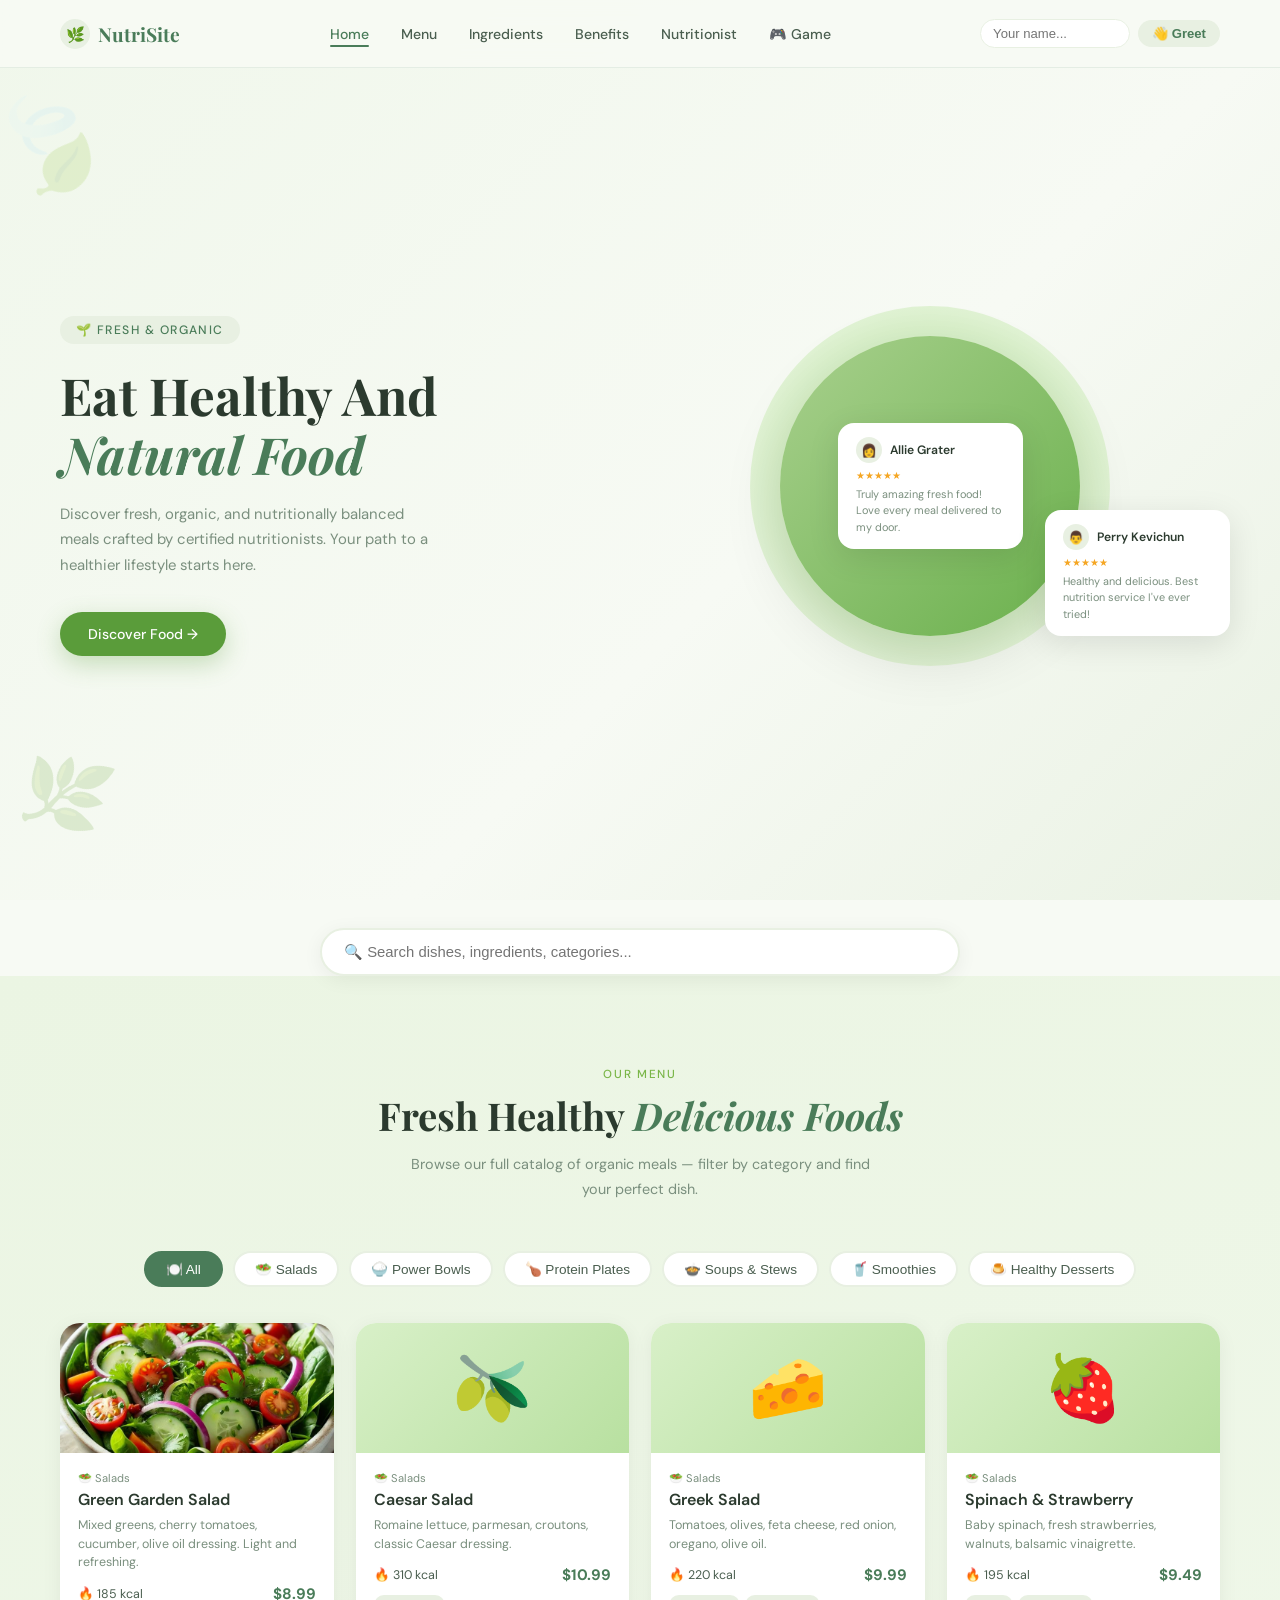
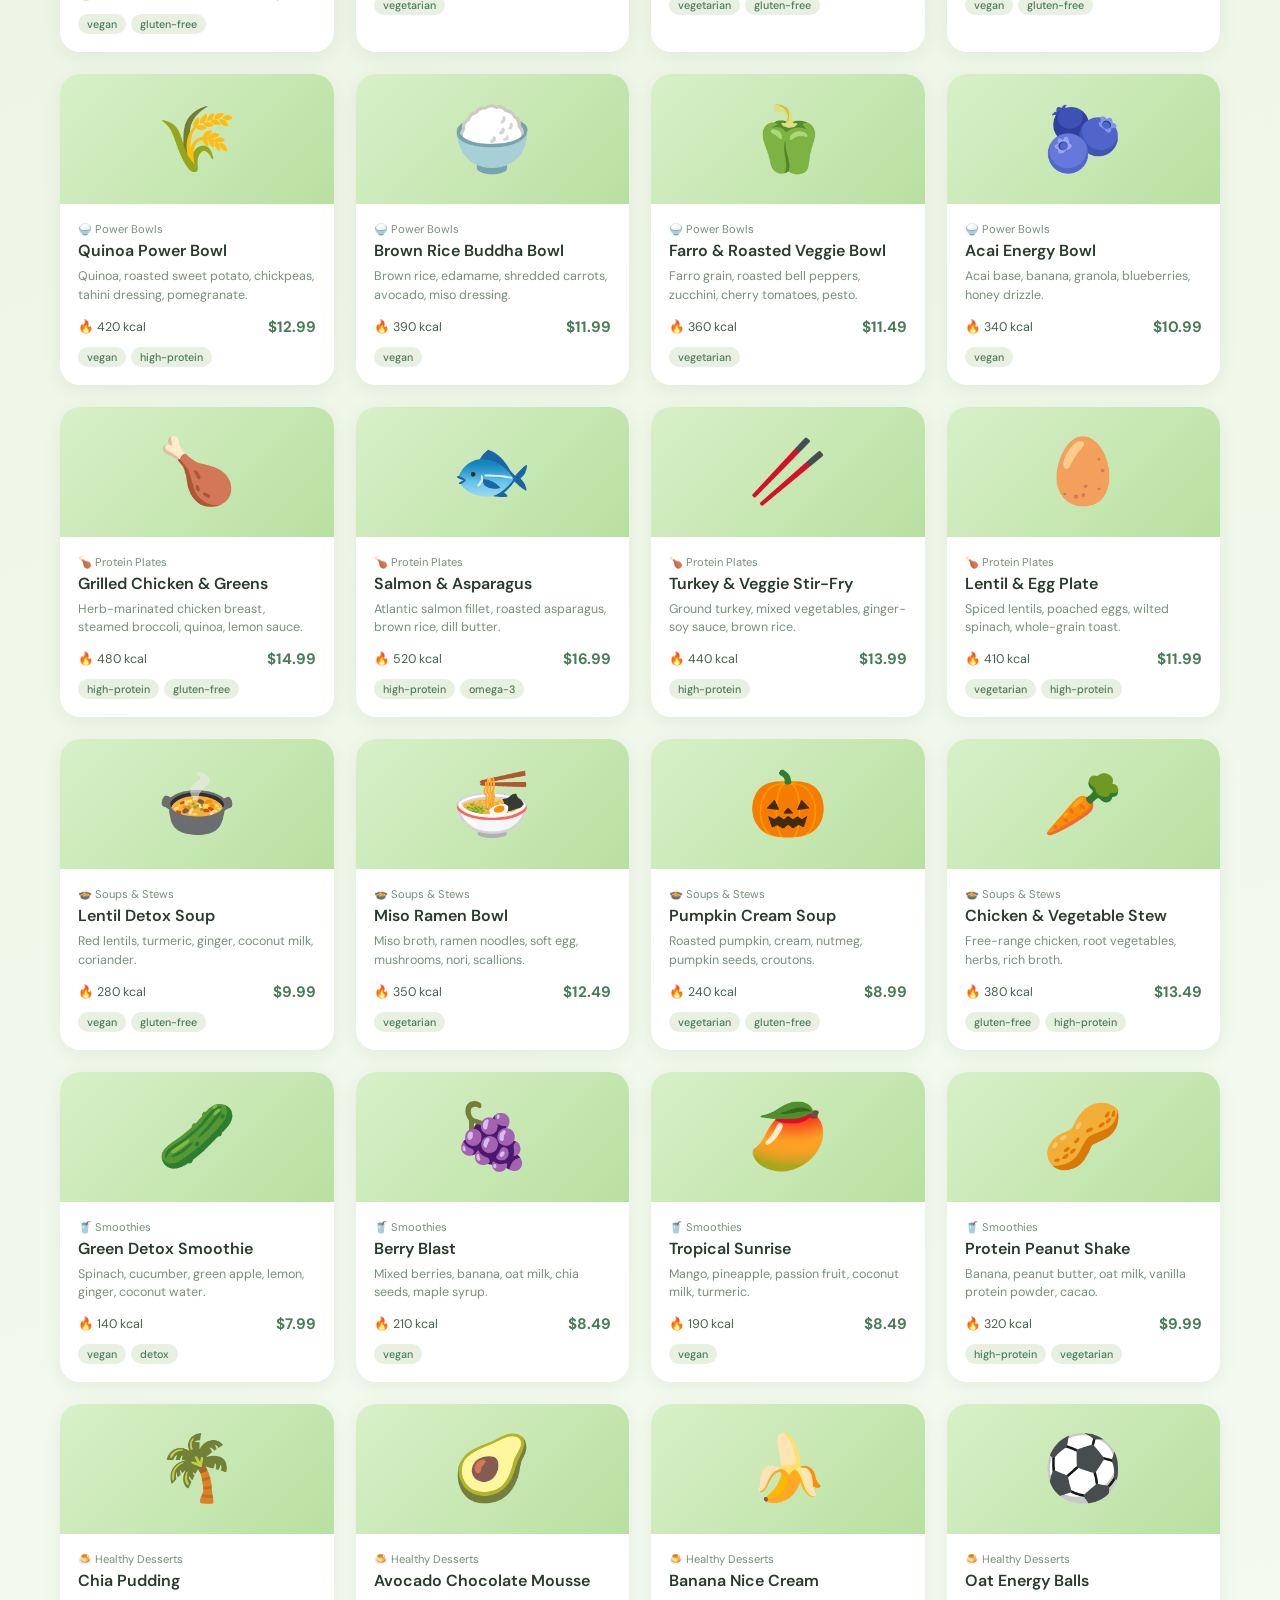
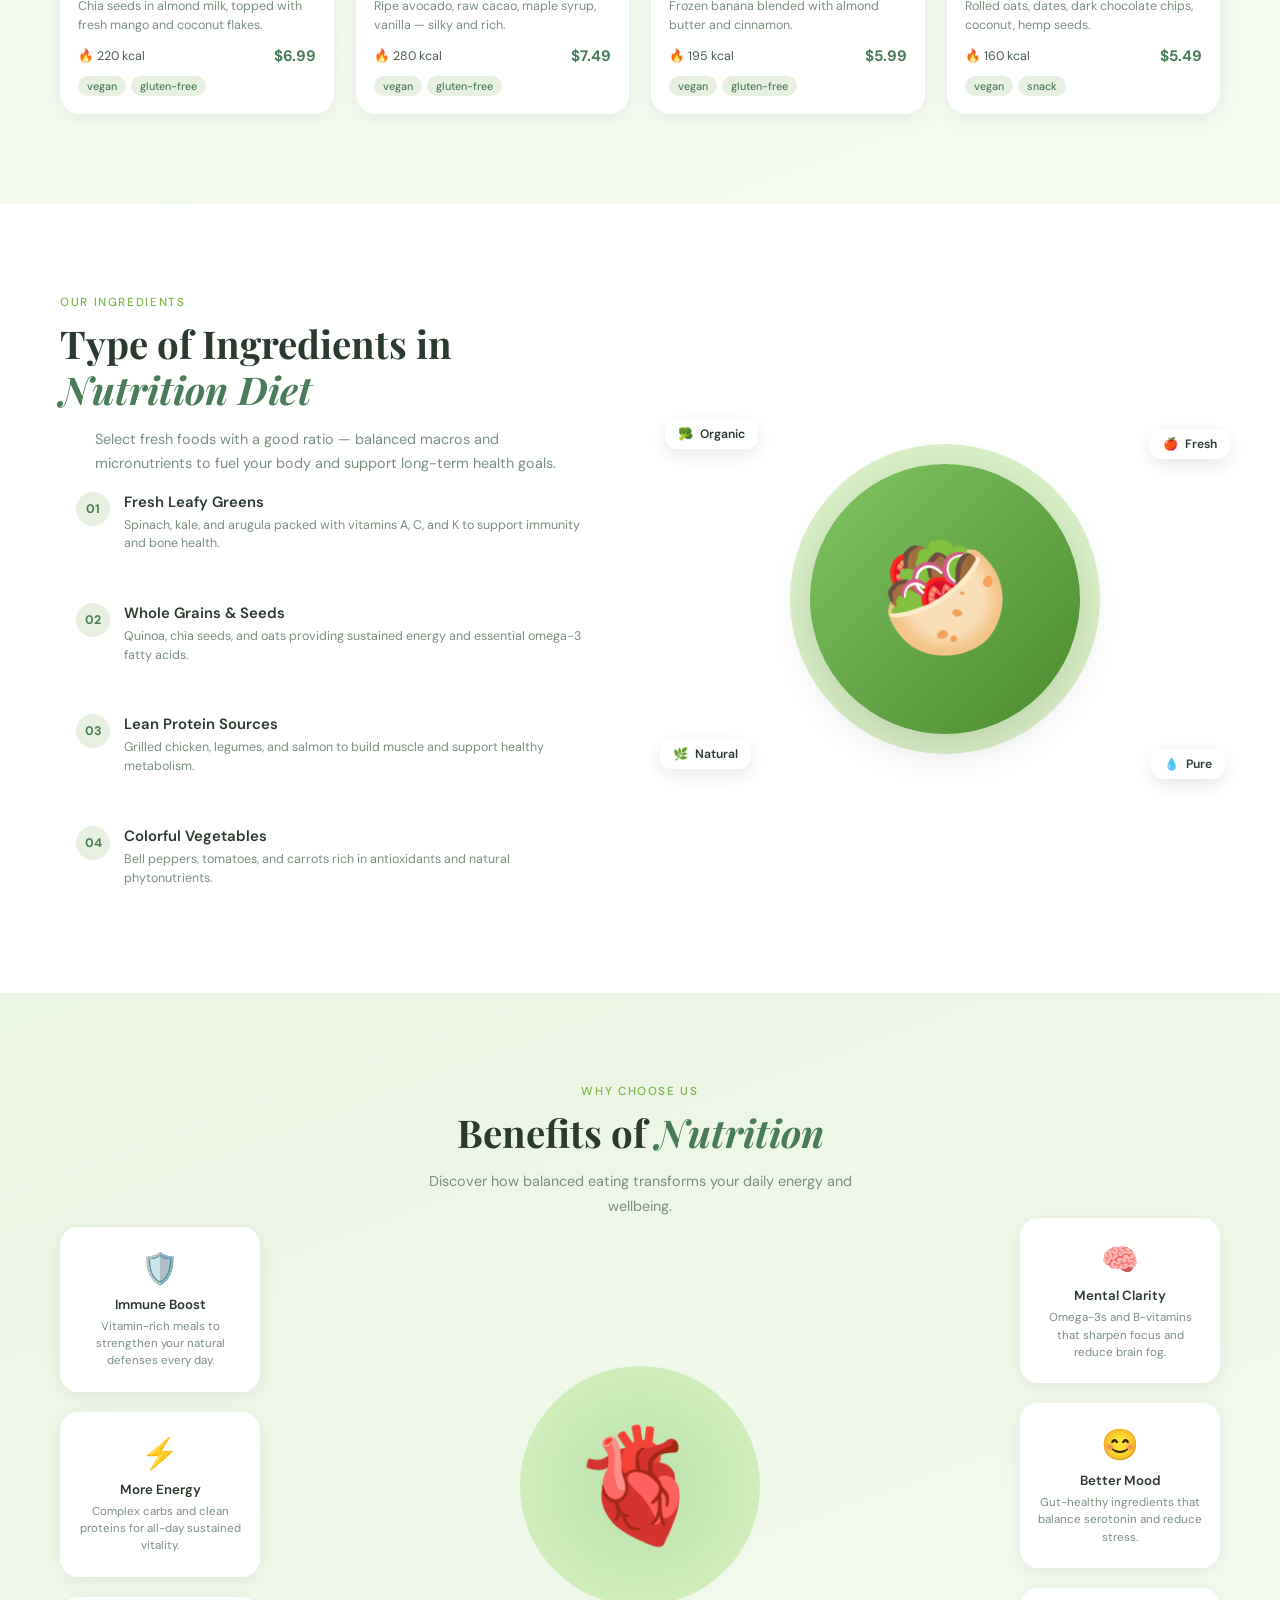
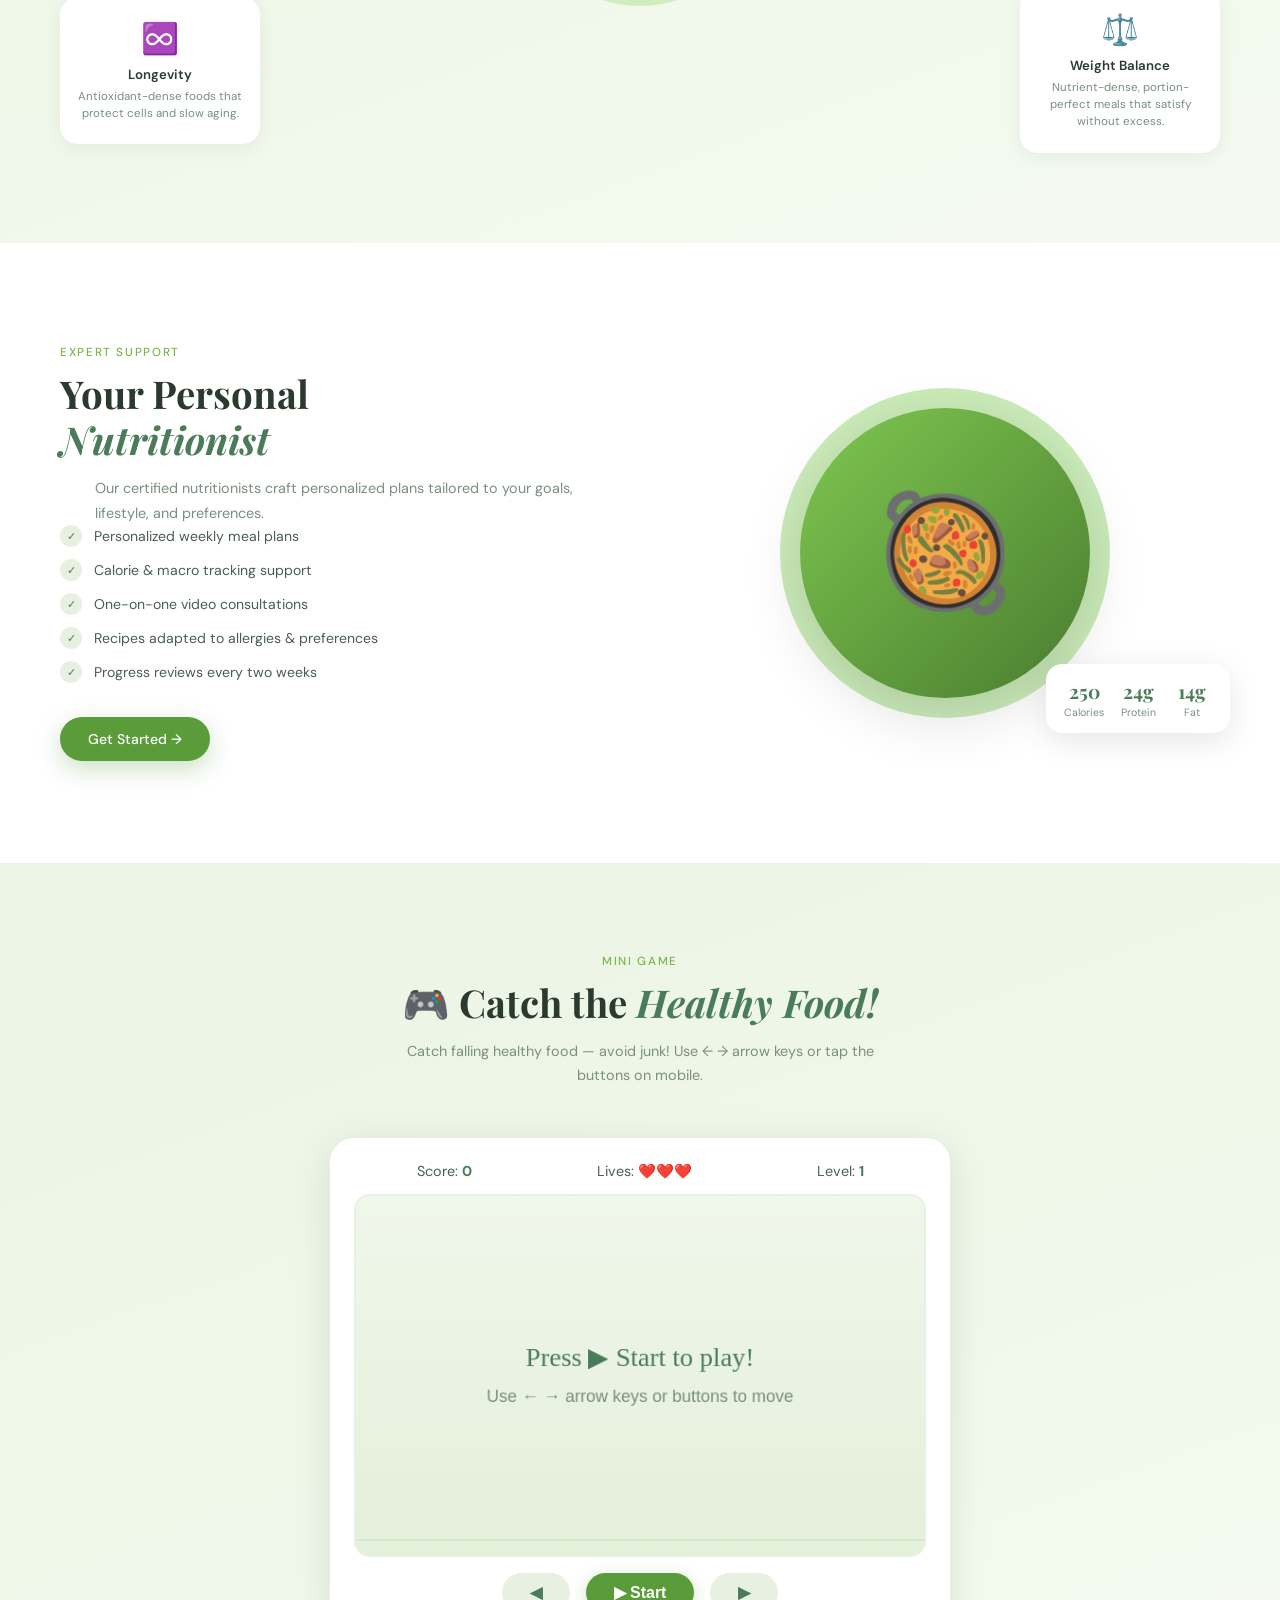
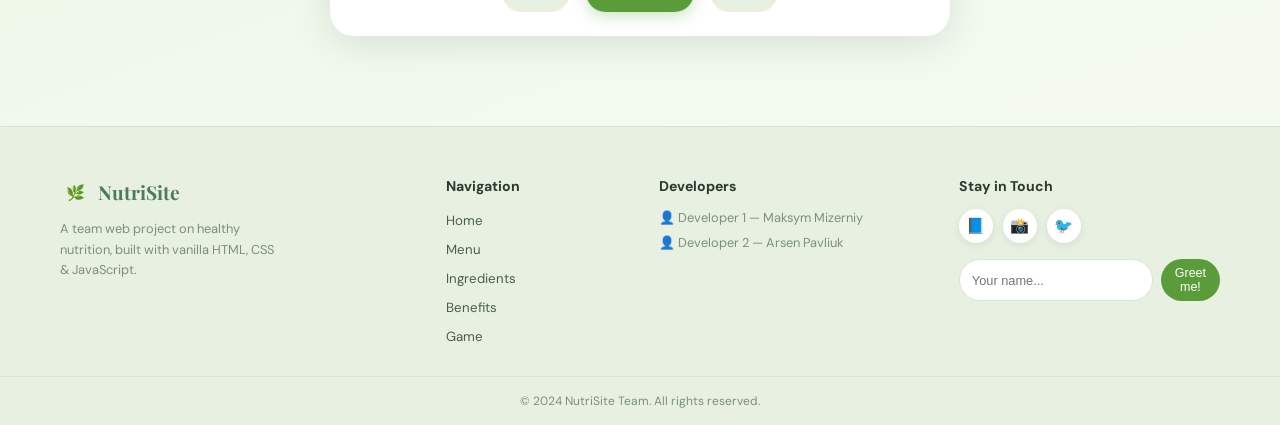
==== index.html @ 84e18f57 "Fix file way" ====
<!DOCTYPE html>
<html lang="en">
  <head>
    <meta charset="UTF-8" />
    <meta name="viewport" content="width=device-width, initial-scale=1.0" />
    <title>NutriSite — Eat Healthy & Natural Food</title>
    <link
      href="https://fonts.googleapis.com/css2?family=Playfair+Display:ital,wght@0,400;0,600;0,700;1,400&family=DM+Sans:wght@300;400;500&display=swap"
      rel="stylesheet"
    />
    <link rel="stylesheet" href="css/style.css" />
  </head>
  <body>
    <!-- ── NAVBAR ── -->
    <nav id="navbar">
      <a href="#hero" class="logo">
        <span class="logo-icon">🌿</span>
        NutriSite
      </a>

      <button class="hamburger" id="hamburger" aria-label="Toggle menu">
        <span></span><span></span><span></span>
      </button>

      <ul class="nav-links" id="nav-links">
        <li><a href="#hero" class="nav-link active">Home</a></li>
        <li><a href="#menu" class="nav-link">Menu</a></li>
        <li><a href="#ingredients" class="nav-link">Ingredients</a></li>
        <li><a href="#benefits" class="nav-link">Benefits</a></li>
        <li><a href="#nutritionist" class="nav-link">Nutritionist</a></li>
        <li><a href="#game" class="nav-link">🎮 Game</a></li>
      </ul>

      <div class="nav-user">
        <input type="text" id="userName" placeholder="Your name..." />
        <button id="greetBtn">👋 Greet</button>
      </div>
    </nav>

    <!-- ── GREETING BANNER ── -->
    <div id="greetBanner" class="greet-banner hidden">
      <span id="greetText"></span>
      <button
        onclick="document.getElementById('greetBanner').classList.add('hidden')"
      >
        ×
      </button>
    </div>

    <!-- ── HERO ── -->
    <section id="hero">
      <span class="leaf leaf-tl">🍃</span>
      <span class="leaf leaf-bl">🌿</span>

      <div class="hero-content reveal">
        <span class="hero-tag">🌱 Fresh &amp; Organic</span>
        <h1 class="hero-title">Eat Healthy And<br /><em>Natural Food</em></h1>
        <p class="hero-desc">
          Discover fresh, organic, and nutritionally balanced meals crafted by
          certified nutritionists. Your path to a healthier lifestyle starts
          here.
        </p>
        <a href="#menu" class="btn-primary">Discover Food →</a>
      </div>

      <div class="hero-visual">
        <div class="hero-circle"></div>
        <div class="hero-plate">🥗</div>
        <div class="review-card">
          <div class="review-avatar">
            <span class="avatar-icon">👩</span>
            <span class="review-name">Allie Grater</span>
          </div>
          <div class="stars">★★★★★</div>
          <p class="review-text">
            Truly amazing fresh food! Love every meal delivered to my door.
          </p>
        </div>
        <div class="review-card">
          <div class="review-avatar">
            <span class="avatar-icon">👨</span>
            <span class="review-name">Perry Kevichun</span>
          </div>
          <div class="stars">★★★★★</div>
          <p class="review-text">
            Healthy and delicious. Best nutrition service I've ever tried!
          </p>
        </div>
      </div>
    </section>

    <!-- ── SEARCH BAR ── -->
    <div class="search-section">
      <input
        type="text"
        id="searchInput"
        placeholder="🔍 Search dishes, ingredients, categories..."
      />
      <div id="searchResults" class="search-results hidden"></div>
    </div>

    <!-- ── MENU CATALOG ── -->
    <section id="menu">
      <div class="section-header reveal">
        <p class="section-label">Our Menu</p>
        <h2 class="section-title">Fresh Healthy <em>Delicious Foods</em></h2>
        <p class="section-sub">
          Browse our full catalog of organic meals — filter by category and find
          your perfect dish.
        </p>
      </div>

      <!-- Category tabs -->
      <div class="cat-tabs" id="catTabs"></div>

      <!-- Cards grid -->
      <div class="menu-grid" id="menuGrid">
        <div class="loading-spinner">Loading menu…</div>
      </div>
    </section>

    <!-- ── INGREDIENTS ── -->
    <section id="ingredients">
      <div>
        <p class="section-label reveal">Our Ingredients</p>
        <h2 class="section-title reveal">
          Type of Ingredients in<br /><em>Nutrition Diet</em>
        </h2>
        <p class="section-sub reveal">
          Select fresh foods with a good ratio — balanced macros and
          micronutrients to fuel your body and support long-term health goals.
        </p>
        <div class="ing-list">
          <div class="ing-item reveal">
            <span class="ing-num">01</span>
            <div class="ing-text">
              <h4>Fresh Leafy Greens</h4>
              <p>
                Spinach, kale, and arugula packed with vitamins A, C, and K to
                support immunity and bone health.
              </p>
            </div>
          </div>
          <div class="ing-item reveal">
            <span class="ing-num">02</span>
            <div class="ing-text">
              <h4>Whole Grains &amp; Seeds</h4>
              <p>
                Quinoa, chia seeds, and oats providing sustained energy and
                essential omega-3 fatty acids.
              </p>
            </div>
          </div>
          <div class="ing-item reveal">
            <span class="ing-num">03</span>
            <div class="ing-text">
              <h4>Lean Protein Sources</h4>
              <p>
                Grilled chicken, legumes, and salmon to build muscle and support
                healthy metabolism.
              </p>
            </div>
          </div>
          <div class="ing-item reveal">
            <span class="ing-num">04</span>
            <div class="ing-text">
              <h4>Colorful Vegetables</h4>
              <p>
                Bell peppers, tomatoes, and carrots rich in antioxidants and
                natural phytonutrients.
              </p>
            </div>
          </div>
        </div>
      </div>
      <div class="ing-visual reveal">
        <div class="ing-circle"></div>
        <div class="ing-bowl">🥙</div>
        <div class="badge badge-tl"><span>🥦</span> Organic</div>
        <div class="badge badge-tr"><span>🍎</span> Fresh</div>
        <div class="badge badge-bl"><span>🌿</span> Natural</div>
        <div class="badge badge-br"><span>💧</span> Pure</div>
      </div>
    </section>

    <!-- ── BENEFITS ── -->
    <section id="benefits">
      <div class="benefits-header reveal">
        <p class="section-label">Why Choose Us</p>
        <h2 class="section-title">Benefits of <em>Nutrition</em></h2>
        <p class="section-sub">
          Discover how balanced eating transforms your daily energy and
          wellbeing.
        </p>
      </div>
      <div class="benefits-grid">
        <div class="benefits-col">
          <div class="benefit-card reveal">
            <div class="benefit-icon">🛡️</div>
            <h4>Immune Boost</h4>
            <p>
              Vitamin-rich meals to strengthen your natural defenses every day.
            </p>
          </div>
          <div class="benefit-card reveal">
            <div class="benefit-icon">⚡</div>
            <h4>More Energy</h4>
            <p>
              Complex carbs and clean proteins for all-day sustained vitality.
            </p>
          </div>
          <div class="benefit-card reveal">
            <div class="benefit-icon">♾️</div>
            <h4>Longevity</h4>
            <p>Antioxidant-dense foods that protect cells and slow aging.</p>
          </div>
        </div>
        <div class="benefits-center reveal">
          <div class="heart-visual">🫀</div>
        </div>
        <div class="benefits-col">
          <div class="benefit-card reveal">
            <div class="benefit-icon">🧠</div>
            <h4>Mental Clarity</h4>
            <p>
              Omega-3s and B-vitamins that sharpen focus and reduce brain fog.
            </p>
          </div>
          <div class="benefit-card reveal">
            <div class="benefit-icon">😊</div>
            <h4>Better Mood</h4>
            <p>
              Gut-healthy ingredients that balance serotonin and reduce stress.
            </p>
          </div>
          <div class="benefit-card reveal">
            <div class="benefit-icon">⚖️</div>
            <h4>Weight Balance</h4>
            <p>
              Nutrient-dense, portion-perfect meals that satisfy without excess.
            </p>
          </div>
        </div>
      </div>
    </section>

    <!-- ── NUTRITIONIST ── -->
    <section id="nutritionist">
      <div class="nutri-content">
        <p class="section-label reveal">Expert Support</p>
        <h2 class="section-title reveal">
          Your Personal<br /><em>Nutritionist</em>
        </h2>
        <p class="section-sub reveal">
          Our certified nutritionists craft personalized plans tailored to your
          goals, lifestyle, and preferences.
        </p>
        <ul class="nutri-checklist">
          <li class="reveal">
            <span class="check-icon">✓</span> Personalized weekly meal plans
          </li>
          <li class="reveal">
            <span class="check-icon">✓</span> Calorie &amp; macro tracking
            support
          </li>
          <li class="reveal">
            <span class="check-icon">✓</span> One-on-one video consultations
          </li>
          <li class="reveal">
            <span class="check-icon">✓</span> Recipes adapted to allergies &amp;
            preferences
          </li>
          <li class="reveal">
            <span class="check-icon">✓</span> Progress reviews every two weeks
          </li>
        </ul>
        <a href="#" class="btn-primary">Get Started →</a>
      </div>
      <div class="nutri-visual reveal">
        <div class="nutri-circle"></div>
        <div class="nutri-bowl">🥘</div>
        <div class="nutri-stats">
          <div>
            <div class="stat-val">250</div>
            <div class="stat-lbl">Calories</div>
          </div>
          <div>
            <div class="stat-val">24g</div>
            <div class="stat-lbl">Protein</div>
          </div>
          <div>
            <div class="stat-val">14g</div>
            <div class="stat-lbl">Fat</div>
          </div>
        </div>
      </div>
    </section>

    <!-- ── ARCADE GAME ── -->
    <section id="game">
      <div class="section-header reveal">
        <p class="section-label">Mini Game</p>
        <h2 class="section-title">🎮 Catch the <em>Healthy Food!</em></h2>
        <p class="section-sub">
          Catch falling healthy food — avoid junk! Use ← → arrow keys or tap the
          buttons on mobile.
        </p>
      </div>
      <div class="game-wrapper reveal">
        <div class="game-hud">
          <span>Score: <strong id="gameScore">0</strong></span>
          <span>Lives: <strong id="gameLives">❤️❤️❤️</strong></span>
          <span>Level: <strong id="gameLevel">1</strong></span>
        </div>
        <canvas id="gameCanvas" width="600" height="380"></canvas>
        <div class="game-controls">
          <button class="game-btn" id="btnLeft">◀</button>
          <button class="game-btn" id="btnStart" onclick="startGame()">
            ▶ Start
          </button>
          <button class="game-btn" id="btnRight">▶</button>
        </div>
        <div id="gameOver" class="game-over hidden">
          <h3>Game Over!</h3>
          <p>Your score: <strong id="finalScore">0</strong></p>
          <button onclick="startGame()">Play Again</button>
        </div>
      </div>
    </section>

    <!-- ── FOOTER ── -->
    <footer>
      <div class="footer-inner">
        <div class="footer-col">
          <div class="logo" style="margin-bottom: 12px">
            <span class="logo-icon">🌿</span> NutriSite
          </div>
          <p class="footer-about">
            A team web project on healthy nutrition, built with vanilla HTML,
            CSS &amp; JavaScript.
          </p>
        </div>
        <div class="footer-col">
          <h4>Navigation</h4>
          <ul class="footer-links">
            <li><a href="#hero">Home</a></li>
            <li><a href="#menu">Menu</a></li>
            <li><a href="#ingredients">Ingredients</a></li>
            <li><a href="#benefits">Benefits</a></li>
            <li><a href="#game">Game</a></li>
          </ul>
        </div>
        <div class="footer-col">
          <h4>Developers</h4>
          <ul class="footer-team">
            <li>👤 Developer 1 — Maksym Mizerniy</li>
            <li>👤 Developer 2 — Arsen Pavliuk</li>
          </ul>
        </div>
        <div class="footer-col">
          <h4>Stay in Touch</h4>
          <div class="footer-socials">
            <a href="#" class="social-btn" title="Facebook">📘</a>
            <a href="#" class="social-btn" title="Instagram">📸</a>
            <a href="#" class="social-btn" title="Twitter">🐦</a>
          </div>
          <div class="footer-greet">
            <input type="text" id="footerName" placeholder="Your name..." />
            <button id="footerGreetBtn">Greet me!</button>
          </div>
        </div>
      </div>
      <div class="footer-bottom">
        <p>© 2024 NutriSite Team. All rights reserved.</p>
      </div>
    </footer>

    <!-- ── MODAL for dish detail ── -->
    <div id="modal" class="modal hidden">
      <div class="modal-overlay" onclick="closeModal()"></div>
      <div class="modal-box">
        <button class="modal-close" onclick="closeModal()">×</button>
        <div id="modalContent"></div>
      </div>
    </div>

    <script src="js/app.js"></script>
    <script src="js/data.js"></script>
    <script src="js/game.js"></script>
  </body>
</html>
---- css/style.css ----
:root {
  --green-primary: #4a7c59;
  --green-light: #7ab648;
  --green-pale: #e8f0e2;
  --green-btn: #5a9c3a;
  --text-dark: #2b3a2e;
  --text-mid: #4a5e4f;
  --text-light: #7a8f7e;
  --white: #ffffff;
  --cream: #f7faf4;
}

*,
*::before,
*::after {
  box-sizing: border-box;
  margin: 0;
  padding: 0;
}
html {
  scroll-behavior: smooth;
}
body {
  font-family: "DM Sans", sans-serif;
  background: var(--cream);
  color: var(--text-dark);
  overflow-x: hidden;
}

#navbar {
  position: fixed;
  top: 0;
  left: 0;
  right: 0;
  z-index: 200;
  display: flex;
  align-items: center;
  gap: 20px;
  padding: 0 60px;
  height: 68px;
  background: rgba(247, 250, 244, 0.94);
  backdrop-filter: blur(14px);
  border-bottom: 1px solid rgba(74, 124, 89, 0.1);
}

.logo {
  display: flex;
  align-items: center;
  gap: 8px;
  font-family: "Playfair Display", serif;
  font-size: 1.2rem;
  font-weight: 700;
  color: var(--green-primary);
  text-decoration: none;
}
.logo-icon {
  width: 30px;
  height: 30px;
  border-radius: 50%;
  background: var(--green-pale);
  display: flex;
  align-items: center;
  justify-content: center;
  font-size: 0.95rem;
}

.nav-links {
  display: flex;
  gap: 32px;
  list-style: none;
  margin: 0 auto;
}
.nav-links a {
  text-decoration: none;
  font-size: 0.88rem;
  font-weight: 500;
  color: var(--text-mid);
  transition: color 0.2s;
  position: relative;
}
.nav-links a.active,
.nav-links a:hover {
  color: var(--green-primary);
}
.nav-links a.active::after {
  content: "";
  position: absolute;
  bottom: -4px;
  left: 0;
  right: 0;
  height: 2px;
  background: var(--green-primary);
  border-radius: 2px;
}

.nav-user {
  display: flex;
  align-items: center;
  gap: 8px;
  flex-shrink: 0;
}
.nav-user input {
  padding: 6px 12px;
  border-radius: 100px;
  border: 1.5px solid var(--green-pale);
  background: white;
  font-size: 0.82rem;
  outline: none;
  width: 150px;
  transition: border-color 0.2s;
}
.nav-user input:focus {
  border-color: var(--green-primary);
}
.nav-user button {
  padding: 6px 14px;
  border-radius: 100px;
  border: none;
  background: var(--green-pale);
  color: var(--green-primary);
  font-size: 0.82rem;
  font-weight: 600;
  cursor: pointer;
  transition: background 0.2s;
}
.nav-user button:hover {
  background: #d0e8c0;
}

.hamburger {
  display: none;
  flex-direction: column;
  gap: 5px;
  background: none;
  border: none;
  cursor: pointer;
  padding: 4px;
  margin-left: auto;
}
.hamburger span {
  display: block;
  width: 24px;
  height: 2px;
  background: var(--green-primary);
  border-radius: 2px;
  transition: transform 0.3s, opacity 0.3s;
}
.hamburger.active span:nth-child(1) {
  transform: translateY(7px) rotate(45deg);
}
.hamburger.active span:nth-child(2) {
  opacity: 0;
}
.hamburger.active span:nth-child(3) {
  transform: translateY(-7px) rotate(-45deg);
}

.greet-banner {
  position: fixed;
  top: 68px;
  left: 0;
  right: 0;
  z-index: 190;
  background: var(--green-primary);
  color: white;
  display: flex;
  align-items: center;
  justify-content: space-between;
  padding: 12px 60px;
  font-size: 0.9rem;
  font-weight: 500;
  animation: slideDown 0.4s ease;
}
.greet-banner button {
  background: none;
  border: none;
  color: white;
  font-size: 1.3rem;
  cursor: pointer;
  line-height: 1;
}
.greet-banner.hidden {
  display: none;
}
@keyframes slideDown {
  from {
    transform: translateY(-100%);
  }
  to {
    transform: translateY(0);
  }
}

#hero {
  min-height: 100vh;
  padding: 72px 60px 0;
  display: grid;
  grid-template-columns: 1fr 1fr;
  align-items: center;
  position: relative;
  overflow: hidden;
  background: linear-gradient(135deg, #f0f7eb 0%, #f7faf4 60%, #eaf2e4 100%);
}
.leaf {
  position: absolute;
  opacity: 0.16;
  pointer-events: none;
  font-size: 6rem;
}
.leaf-tl {
  top: 80px;
  left: -10px;
  transform: rotate(-30deg);
}
.leaf-bl {
  bottom: 60px;
  left: 20px;
  transform: rotate(20deg);
  font-size: 4.5rem;
}

.hero-content {
  padding: 40px 0;
  z-index: 2;
}
.hero-tag {
  display: inline-block;
  background: var(--green-pale);
  color: var(--green-primary);
  font-size: 0.76rem;
  font-weight: 500;
  letter-spacing: 0.12em;
  text-transform: uppercase;
  padding: 6px 16px;
  border-radius: 100px;
  margin-bottom: 22px;
}
.hero-title {
  font-family: "Playfair Display", serif;
  font-size: clamp(2.2rem, 4vw, 3.4rem);
  font-weight: 700;
  line-height: 1.15;
  margin-bottom: 18px;
}
.hero-title em {
  font-style: italic;
  color: var(--green-primary);
}
.hero-desc {
  font-size: 0.93rem;
  line-height: 1.7;
  color: var(--text-light);
  max-width: 380px;
  margin-bottom: 34px;
}

.btn-primary {
  display: inline-flex;
  align-items: center;
  gap: 8px;
  background: var(--green-btn);
  color: white;
  font-size: 0.88rem;
  font-weight: 500;
  padding: 13px 28px;
  border-radius: 100px;
  text-decoration: none;
  cursor: pointer;
  border: none;
  transition: transform 0.2s, box-shadow 0.2s;
  box-shadow: 0 8px 24px rgba(90, 156, 58, 0.3);
}
.btn-primary:hover {
  transform: translateY(-2px);
  box-shadow: 0 12px 32px rgba(90, 156, 58, 0.4);
}

.hero-visual {
  position: relative;
  display: flex;
  align-items: center;
  justify-content: center;
  height: 500px;
}
.hero-circle {
  width: 360px;
  height: 360px;
  border-radius: 50%;
  background: radial-gradient(
    circle,
    #c8e6b4 0%,
    #d8f0c8 60%,
    transparent 100%
  );
  position: absolute;
  top: 50%;
  left: 50%;
  transform: translate(-50%, -50%);
}
.hero-plate {
  width: 300px;
  height: 300px;
  border-radius: 50%;
  background: linear-gradient(135deg, #a8d08d, #6ab04c);
  display: flex;
  align-items: center;
  justify-content: center;
  font-size: 7.5rem;
  box-shadow: 0 20px 60px rgba(0, 0, 0, 0.12);
  position: relative;
  z-index: 2;
}
.review-card {
  position: absolute;
  background: white;
  border-radius: 16px;
  padding: 14px 18px;
  box-shadow: 0 8px 32px rgba(0, 0, 0, 0.1);
  max-width: 185px;
  z-index: 3;
  animation: floatY 4s ease-in-out infinite;
}
.review-card:first-of-type {
  bottom: 60px;
  left: -10px;
}
.review-card:last-of-type {
  bottom: 100px;
  right: -10px;
  animation-delay: 1.5s;
}
@keyframes floatY {
  0%,
  100% {
    transform: translateY(0);
  }
  50% {
    transform: translateY(-8px);
  }
}
.review-avatar {
  display: flex;
  align-items: center;
  gap: 8px;
  margin-bottom: 6px;
}
.avatar-icon {
  width: 26px;
  height: 26px;
  border-radius: 50%;
  background: var(--green-pale);
  display: flex;
  align-items: center;
  justify-content: center;
  font-size: 0.8rem;
}
.review-name {
  font-size: 0.76rem;
  font-weight: 600;
}
.stars {
  color: #f5a623;
  font-size: 0.63rem;
  margin-bottom: 4px;
}
.review-text {
  font-size: 0.68rem;
  line-height: 1.5;
  color: var(--text-light);
}

/* ── SEARCH ── */
.search-section {
  position: relative;
  max-width: 680px;
  margin: 0 auto;
  padding: 28px 20px 0;
}
.search-section input {
  width: 100%;
  padding: 14px 22px;
  border-radius: 100px;
  border: 2px solid var(--green-pale);
  background: white;
  font-size: 0.93rem;
  outline: none;
  transition: border-color 0.2s;
  box-shadow: 0 4px 20px rgba(0, 0, 0, 0.06);
}
.search-section input:focus {
  border-color: var(--green-primary);
}
.search-results {
  position: absolute;
  top: calc(100% - 6px);
  left: 20px;
  right: 20px;
  background: white;
  border-radius: 16px;
  box-shadow: 0 8px 32px rgba(0, 0, 0, 0.12);
  z-index: 100;
  overflow: hidden;
}
.search-results.hidden {
  display: none;
}
.search-item {
  display: flex;
  align-items: center;
  gap: 12px;
  padding: 12px 18px;
  cursor: pointer;
  transition: background 0.15s;
  font-size: 0.88rem;
}
.search-item:hover {
  background: var(--green-pale);
}
.search-item small {
  color: var(--text-light);
  margin-left: 4px;
}
.search-price {
  margin-left: auto;
  color: var(--green-primary);
  font-weight: 600;
}

/* ── SECTION COMMONS ── */
section {
  padding: 90px 60px;
}
.section-header {
  text-align: center;
  margin-bottom: 50px;
}
.section-label {
  font-size: 0.73rem;
  font-weight: 500;
  letter-spacing: 0.14em;
  text-transform: uppercase;
  color: var(--green-light);
  margin-bottom: 10px;
}
.section-title {
  font-family: "Playfair Display", serif;
  font-size: clamp(1.8rem, 3vw, 2.6rem);
  font-weight: 700;
  line-height: 1.2;
  margin-bottom: 14px;
}
.section-title em {
  font-style: italic;
  color: var(--green-primary);
}
.section-sub {
  font-size: 0.9rem;
  color: var(--text-light);
  line-height: 1.7;
  max-width: 480px;
  margin: 0 auto;
}

/* ── CATALOG ── */
#menu {
  background: linear-gradient(160deg, #ebf5e3 0%, #f4faf0 100%);
}

.cat-tabs {
  display: flex;
  flex-wrap: wrap;
  gap: 10px;
  justify-content: center;
  margin-bottom: 36px;
}
.cat-tab {
  padding: 8px 20px;
  border-radius: 100px;
  border: 2px solid var(--green-pale);
  background: white;
  color: var(--text-mid);
  font-size: 0.85rem;
  font-weight: 500;
  cursor: pointer;
  transition: all 0.2s;
}
.cat-tab:hover,
.cat-tab.active {
  background: var(--green-primary);
  color: white;
  border-color: var(--green-primary);
}

.menu-grid {
  display: grid;
  grid-template-columns: repeat(auto-fill, minmax(260px, 1fr));
  gap: 22px;
}

.dish-card {
  background: white;
  border-radius: 20px;
  overflow: hidden;
  box-shadow: 0 4px 20px rgba(0, 0, 0, 0.06);
  cursor: pointer;
  transition: transform 0.25s, box-shadow 0.25s;
}
.dish-card:hover {
  transform: translateY(-5px);
  box-shadow: 0 12px 36px rgba(0, 0, 0, 0.12);
}
.dish-icon {
  height: 130px;
  background: linear-gradient(135deg, #d8f0c8, #b8e0a0);
  display: flex;
  align-items: center;
  justify-content: center;
  font-size: 4rem;
}
.dish-info {
  padding: 18px;
}
.dish-cat {
  font-size: 0.7rem;
  color: var(--text-light);
  margin-bottom: 4px;
}
.dish-name {
  font-size: 1rem;
  font-weight: 600;
  margin-bottom: 6px;
}
.dish-desc {
  font-size: 0.78rem;
  color: var(--text-light);
  line-height: 1.5;
  margin-bottom: 12px;
}
.dish-meta {
  display: flex;
  justify-content: space-between;
  align-items: center;
  margin-bottom: 10px;
}
.dish-cal {
  font-size: 0.78rem;
  color: var(--text-mid);
}
.dish-price {
  font-size: 0.95rem;
  font-weight: 700;
  color: var(--green-primary);
}
.dish-tags {
  display: flex;
  flex-wrap: wrap;
  gap: 5px;
}
.tag {
  padding: 3px 9px;
  border-radius: 100px;
  background: var(--green-pale);
  color: var(--green-primary);
  font-size: 0.67rem;
  font-weight: 500;
}

.loading-spinner {
  text-align: center;
  padding: 60px;
  color: var(--text-light);
  font-size: 1rem;
  grid-column: 1/-1;
}
.no-results {
  text-align: center;
  padding: 60px;
  color: var(--text-light);
  grid-column: 1/-1;
}
.error {
  text-align: center;
  padding: 40px;
  color: #c0392b;
  grid-column: 1/-1;
}

/* ── INGREDIENTS ── */
#ingredients {
  display: grid;
  grid-template-columns: 1fr 1fr;
  gap: 60px;
  align-items: center;
  background: white;
}
.ing-list {
  display: flex;
  flex-direction: column;
  gap: 18px;
}
.ing-item {
  display: flex;
  align-items: flex-start;
  gap: 14px;
  padding: 16px;
  border-radius: 14px;
  transition: background 0.2s;
  cursor: default;
}
.ing-item:hover {
  background: var(--green-pale);
}
.ing-num {
  width: 34px;
  height: 34px;
  border-radius: 50%;
  flex-shrink: 0;
  background: var(--green-pale);
  display: flex;
  align-items: center;
  justify-content: center;
  font-size: 0.78rem;
  font-weight: 700;
  color: var(--green-primary);
}
.ing-text h4 {
  font-size: 0.93rem;
  font-weight: 600;
  margin-bottom: 4px;
}
.ing-text p {
  font-size: 0.78rem;
  color: var(--text-light);
  line-height: 1.5;
}

.ing-visual {
  position: relative;
  height: 400px;
  display: flex;
  align-items: center;
  justify-content: center;
}
.ing-circle {
  width: 310px;
  height: 310px;
  border-radius: 50%;
  background: radial-gradient(
    circle,
    #c5e6ae 0%,
    #daf0c8 70%,
    transparent 100%
  );
  position: absolute;
}
.ing-bowl {
  width: 270px;
  height: 270px;
  border-radius: 50%;
  background: linear-gradient(135deg, #81c564, #4a8a2e);
  display: flex;
  align-items: center;
  justify-content: center;
  font-size: 6.5rem;
  z-index: 2;
  box-shadow: 0 16px 48px rgba(0, 0, 0, 0.12);
}
.badge {
  position: absolute;
  background: white;
  border-radius: 12px;
  padding: 7px 13px;
  display: flex;
  align-items: center;
  gap: 7px;
  box-shadow: 0 6px 20px rgba(0, 0, 0, 0.1);
  z-index: 3;
  font-size: 0.76rem;
  font-weight: 600;
}
.badge-tl {
  top: 20px;
  left: -5px;
}
.badge-tr {
  top: 30px;
  right: -10px;
}
.badge-bl {
  bottom: 30px;
  left: -10px;
}
.badge-br {
  bottom: 20px;
  right: -5px;
}

/* ── BENEFITS ── */
#benefits {
  background: linear-gradient(160deg, #ebf5e3 0%, #f4faf0 100%);
  text-align: center;
}
.benefits-grid {
  display: grid;
  grid-template-columns: 200px 1fr 200px;
  gap: 28px;
  align-items: center;
}
.benefits-col {
  display: flex;
  flex-direction: column;
  gap: 20px;
}
.benefit-card {
  background: white;
  border-radius: 18px;
  padding: 22px 18px;
  text-align: center;
  box-shadow: 0 4px 20px rgba(0, 0, 0, 0.06);
  transition: transform 0.25s, box-shadow 0.25s;
  cursor: default;
}
.benefit-card:hover {
  transform: translateY(-4px);
  box-shadow: 0 12px 36px rgba(0, 0, 0, 0.1);
}
.benefit-icon {
  font-size: 1.9rem;
  margin-bottom: 8px;
}
.benefit-card h4 {
  font-size: 0.83rem;
  font-weight: 600;
  margin-bottom: 5px;
}
.benefit-card p {
  font-size: 0.72rem;
  color: var(--text-light);
  line-height: 1.5;
}
.benefits-center {
  display: flex;
  align-items: center;
  justify-content: center;
}
.heart-visual {
  width: 240px;
  height: 240px;
  border-radius: 50%;
  background: radial-gradient(
    circle,
    #b8dfaa 0%,
    #d0eebc 70%,
    transparent 100%
  );
  display: flex;
  align-items: center;
  justify-content: center;
  font-size: 7rem;
  animation: pulse 3s ease-in-out infinite;
}
@keyframes pulse {
  0%,
  100% {
    transform: scale(1);
  }
  50% {
    transform: scale(1.04);
  }
}

/* ── NUTRITIONIST ── */
#nutritionist {
  display: grid;
  grid-template-columns: 1fr 1fr;
  gap: 60px;
  align-items: center;
  background: white;
}
.nutri-checklist {
  list-style: none;
  display: flex;
  flex-direction: column;
  gap: 12px;
  margin-bottom: 34px;
}
.nutri-checklist li {
  display: flex;
  align-items: center;
  gap: 12px;
  font-size: 0.88rem;
  color: var(--text-mid);
}
.check-icon {
  width: 22px;
  height: 22px;
  border-radius: 50%;
  flex-shrink: 0;
  background: var(--green-pale);
  display: flex;
  align-items: center;
  justify-content: center;
  color: var(--green-primary);
  font-size: 0.68rem;
}
.nutri-visual {
  position: relative;
  height: 440px;
  display: flex;
  align-items: center;
  justify-content: center;
}
.nutri-circle {
  width: 330px;
  height: 330px;
  border-radius: 50%;
  background: radial-gradient(
    circle,
    #b8dfaa 0%,
    #caeab8 70%,
    transparent 100%
  );
  position: absolute;
}
.nutri-bowl {
  width: 290px;
  height: 290px;
  border-radius: 50%;
  background: linear-gradient(135deg, #7ec850, #4a7c30);
  display: flex;
  align-items: center;
  justify-content: center;
  font-size: 7rem;
  z-index: 2;
  box-shadow: 0 20px 60px rgba(0, 0, 0, 0.12);
}
.nutri-stats {
  position: absolute;
  right: -10px;
  bottom: 40px;
  background: white;
  border-radius: 16px;
  padding: 14px 18px;
  box-shadow: 0 8px 32px rgba(0, 0, 0, 0.1);
  z-index: 3;
  display: grid;
  grid-template-columns: repeat(3, 1fr);
  gap: 14px;
  text-align: center;
}
.stat-val {
  font-family: "Playfair Display", serif;
  font-size: 1.2rem;
  font-weight: 700;
  color: var(--green-primary);
}
.stat-lbl {
  font-size: 0.66rem;
  color: var(--text-light);
  margin-top: 2px;
}

/* ── GAME ── */
#game {
  background: linear-gradient(160deg, #ebf5e3 0%, #f4faf0 100%);
}
.game-wrapper {
  max-width: 620px;
  margin: 0 auto;
  background: white;
  border-radius: 24px;
  padding: 24px;
  box-shadow: 0 8px 40px rgba(0, 0, 0, 0.1);
}
.game-hud {
  display: flex;
  justify-content: space-around;
  margin-bottom: 14px;
  font-size: 0.9rem;
  color: var(--text-mid);
}
.game-hud strong {
  color: var(--green-primary);
}
#gameCanvas {
  display: block;
  width: 100%;
  max-width: 600px;
  border-radius: 16px;
  border: 2px solid var(--green-pale);
}
.game-controls {
  display: flex;
  justify-content: center;
  gap: 16px;
  margin-top: 16px;
}
.game-btn {
  padding: 10px 28px;
  border-radius: 100px;
  border: none;
  background: var(--green-pale);
  color: var(--green-primary);
  font-size: 1rem;
  font-weight: 600;
  cursor: pointer;
  transition: background 0.2s;
}
.game-btn:hover {
  background: #c8e0b0;
}
#btnStart {
  background: var(--green-btn);
  color: white;
  box-shadow: 0 4px 16px rgba(90, 156, 58, 0.3);
}
.game-over {
  text-align: center;
  padding: 20px;
  margin-top: 16px;
  background: var(--green-pale);
  border-radius: 16px;
}
.game-over h3 {
  font-family: "Playfair Display", serif;
  font-size: 1.6rem;
  margin-bottom: 8px;
  color: var(--green-primary);
}
.game-over p {
  margin-bottom: 14px;
  color: var(--text-mid);
}
.game-over button {
  padding: 10px 26px;
  border-radius: 100px;
  border: none;
  background: var(--green-btn);
  color: white;
  font-size: 0.9rem;
  cursor: pointer;
}
.game-over.hidden {
  display: none;
}

/* ── MODAL ── */
.modal {
  position: fixed;
  inset: 0;
  z-index: 300;
  display: flex;
  align-items: center;
  justify-content: center;
}
.modal.hidden {
  display: none;
}
.modal-overlay {
  position: absolute;
  inset: 0;
  background: rgba(0, 0, 0, 0.45);
}
.modal-box {
  position: relative;
  background: white;
  border-radius: 24px;
  padding: 36px;
  max-width: 440px;
  width: 90%;
  z-index: 1;
  animation: modalIn 0.3s ease;
}
@keyframes modalIn {
  from {
    transform: scale(0.9);
    opacity: 0;
  }
  to {
    transform: scale(1);
    opacity: 1;
  }
}
.modal-close {
  position: absolute;
  top: 16px;
  right: 20px;
  background: none;
  border: none;
  font-size: 1.6rem;
  cursor: pointer;
  color: var(--text-light);
}
.modal-icon {
  font-size: 5rem;
  text-align: center;
  margin-bottom: 10px;
}
.modal-cat {
  font-size: 0.72rem;
  color: var(--text-light);
  text-align: center;
  margin-bottom: 4px;
}
.modal-title {
  font-family: "Playfair Display", serif;
  font-size: 1.5rem;
  text-align: center;
  margin-bottom: 12px;
}
.modal-desc {
  font-size: 0.88rem;
  color: var(--text-light);
  line-height: 1.6;
  text-align: center;
  margin-bottom: 20px;
}
.modal-macros {
  display: flex;
  justify-content: center;
  gap: 28px;
  margin-bottom: 18px;
}
.macro {
  text-align: center;
}
.macro-val {
  display: block;
  font-weight: 700;
  font-size: 1rem;
  color: var(--text-dark);
}
.macro-lbl {
  font-size: 0.7rem;
  color: var(--text-light);
}
.modal-price {
  text-align: center;
  font-size: 1.5rem;
  font-weight: 700;
  color: var(--green-primary);
  margin-bottom: 20px;
}

/* ── FOOTER ── */
footer {
  background: var(--green-pale);
  border-top: 1px solid rgba(74, 124, 89, 0.12);
}
.footer-inner {
  display: grid;
  grid-template-columns: 2fr 1fr 1.5fr 1.5fr;
  gap: 40px;
  padding: 50px 60px 30px;
}
.footer-col h4 {
  font-size: 0.88rem;
  font-weight: 700;
  margin-bottom: 14px;
  color: var(--text-dark);
}
.footer-about {
  font-size: 0.8rem;
  color: var(--text-light);
  line-height: 1.6;
  max-width: 220px;
}
.footer-links,
.footer-team {
  list-style: none;
  display: flex;
  flex-direction: column;
  gap: 8px;
}
.footer-links a {
  text-decoration: none;
  font-size: 0.83rem;
  color: var(--text-mid);
  transition: color 0.2s;
}
.footer-links a:hover {
  color: var(--green-primary);
}
.footer-team li {
  font-size: 0.8rem;
  color: var(--text-light);
}
.footer-socials {
  display: flex;
  gap: 10px;
  margin-bottom: 16px;
}
.social-btn {
  width: 34px;
  height: 34px;
  border-radius: 50%;
  background: white;
  display: flex;
  align-items: center;
  justify-content: center;
  font-size: 0.95rem;
  text-decoration: none;
  box-shadow: 0 2px 8px rgba(0, 0, 0, 0.08);
  transition: transform 0.2s;
}
.social-btn:hover {
  transform: translateY(-2px);
}
.footer-greet {
  display: flex;
  gap: 8px;
}
.footer-greet input {
  flex: 1;
  padding: 7px 12px;
  border-radius: 100px;
  border: 1.5px solid rgba(74, 124, 89, 0.2);
  background: white;
  font-size: 0.8rem;
  outline: none;
}
.footer-greet button {
  padding: 7px 14px;
  border-radius: 100px;
  border: none;
  background: var(--green-btn);
  color: white;
  font-size: 0.78rem;
  cursor: pointer;
}
.footer-bottom {
  border-top: 1px solid rgba(74, 124, 89, 0.12);
  padding: 16px 60px;
  text-align: center;
}
.footer-bottom p {
  font-size: 0.75rem;
  color: var(--text-light);
}

/* ── SCROLL REVEAL ── */
.reveal {
  opacity: 0;
  transform: translateY(28px);
  transition: opacity 0.65s ease, transform 0.65s ease;
}
.reveal.visible {
  opacity: 1;
  transform: translateY(0);
}

/* ─────────────────────────────────────────────
     RESPONSIVE BREAKPOINTS
  ───────────────────────────────────────────── */

/* ≥1200px — already styled above (default) */

/* <1200px and ≥992px */
@media (max-width: 1199px) {
  #navbar {
    padding: 0 40px;
  }
  #hero {
    padding: 72px 40px 0;
  }
  section {
    padding: 80px 40px;
  }
  .footer-inner {
    padding: 40px 40px 28px;
    gap: 30px;
  }
  .footer-bottom {
    padding: 14px 40px;
  }
  .benefits-grid {
    grid-template-columns: 180px 1fr 180px;
  }
  .greet-banner {
    padding: 12px 40px;
  }
}

/* <992px and ≥768px */
@media (max-width: 991px) {
  .hamburger {
    display: flex;
  }
  .nav-links {
    display: none;
    flex-direction: column;
    gap: 0;
    position: absolute;
    top: 68px;
    left: 0;
    right: 0;
    background: rgba(247, 250, 244, 0.98);
    backdrop-filter: blur(14px);
    border-bottom: 1px solid rgba(74, 124, 89, 0.12);
    padding: 16px 0;
    list-style: none;
  }
  .nav-links.open {
    display: flex;
  }
  .nav-links li {
    text-align: center;
  }
  .nav-links a {
    display: block;
    padding: 12px 20px;
    font-size: 0.95rem;
  }
  .nav-user {
    margin-left: 0;
  }
  .nav-user input {
    width: 120px;
  }

  #hero {
    grid-template-columns: 1fr;
    min-height: auto;
    padding: 100px 40px 60px;
    gap: 40px;
  }
  .hero-visual {
    height: 360px;
  }
  .hero-circle {
    width: 290px;
    height: 290px;
  }
  .hero-plate {
    width: 240px;
    height: 240px;
    font-size: 6rem;
  }
  .review-card:first-of-type {
    left: -10px;
  }
  .review-card:last-of-type {
    right: -10px;
  }

  #ingredients {
    grid-template-columns: 1fr;
  }
  .ing-visual {
    height: 300px;
    order: -1;
  }
  .ing-circle {
    width: 250px;
    height: 250px;
  }
  .ing-bowl {
    width: 220px;
    height: 220px;
    font-size: 5.5rem;
  }

  #nutritionist {
    grid-template-columns: 1fr;
  }
  .nutri-visual {
    height: 320px;
    order: -1;
  }
  .nutri-circle {
    width: 270px;
    height: 270px;
  }
  .nutri-bowl {
    width: 240px;
    height: 240px;
    font-size: 6rem;
  }
  .nutri-stats {
    right: auto;
    bottom: -10px;
  }

  .benefits-grid {
    grid-template-columns: 1fr 1fr;
  }
  .benefits-center {
    grid-column: 1/-1;
    order: -1;
  }
  .heart-visual {
    width: 160px;
    height: 160px;
    font-size: 4.5rem;
  }

  .footer-inner {
    grid-template-columns: 1fr 1fr;
  }
}

/* <768px and ≥576px */
@media (max-width: 767px) {
  #navbar {
    padding: 0 20px;
  }
  .nav-user input {
    width: 100px;
    font-size: 0.76rem;
  }

  #hero {
    padding: 90px 20px 50px;
  }
  section {
    padding: 60px 20px;
  }
  .greet-banner {
    padding: 10px 20px;
  }

  .menu-grid {
    grid-template-columns: repeat(auto-fill, minmax(220px, 1fr));
    gap: 16px;
  }

  .benefits-grid {
    grid-template-columns: 1fr;
    gap: 20px;
  }
  .benefits-center {
    order: -1;
  }
  .benefits-col {
    flex-direction: row;
    flex-wrap: wrap;
    justify-content: center;
    gap: 16px;
  }
  .benefit-card {
    flex: 1 1 140px;
  }

  .footer-inner {
    grid-template-columns: 1fr;
    padding: 30px 20px 20px;
    gap: 24px;
  }
  .footer-bottom {
    padding: 12px 20px;
  }
}

/* <576px */
@media (max-width: 575px) {
  #navbar {
    height: 60px;
  }
  .nav-links {
    top: 60px;
  }
  .logo {
    font-size: 1rem;
  }
  .nav-user {
    display: none;
  }

  #hero {
    padding: 80px 16px 40px;
  }
  .hero-title {
    font-size: 2rem;
  }
  .hero-plate {
    width: 200px;
    height: 200px;
    font-size: 5rem;
  }
  .hero-circle {
    width: 240px;
    height: 240px;
  }
  .hero-visual {
    height: 300px;
  }
  .review-card {
    max-width: 150px;
    padding: 10px 12px;
  }

  section {
    padding: 50px 16px;
  }

  .cat-tabs {
    gap: 7px;
  }
  .cat-tab {
    padding: 6px 14px;
    font-size: 0.78rem;
  }
  .menu-grid {
    grid-template-columns: 1fr;
  }

  .benefits-col {
    flex-direction: column;
    align-items: center;
  }
  .benefit-card {
    width: 100%;
    max-width: 300px;
  }

  #gameCanvas {
    height: 260px;
  }
  .game-wrapper {
    padding: 16px;
  }

  .section-title {
    font-size: 1.6rem;
  }
  .greet-banner {
    font-size: 0.8rem;
    padding: 10px 16px;
  }

  .modal-box {
    padding: 24px 18px;
  }
}

/* =============================================
   NutriSite — style.css
   ============================================= */

:root {
  --green-primary: #4a7c59;
  --green-light: #7ab648;
  --green-pale: #e8f0e2;
  --green-btn: #5a9c3a;
  --text-dark: #2b3a2e;
  --text-mid: #4a5e4f;
  --text-light: #7a8f7e;
  --white: #ffffff;
  --cream: #f7faf4;
}

*,
*::before,
*::after {
  box-sizing: border-box;
  margin: 0;
  padding: 0;
}
html {
  scroll-behavior: smooth;
}
body {
  font-family: "DM Sans", sans-serif;
  background: var(--cream);
  color: var(--text-dark);
  overflow-x: hidden;
}

/* ── NAVBAR ── */
#navbar {
  position: fixed;
  top: 0;
  left: 0;
  right: 0;
  z-index: 200;
  display: flex;
  align-items: center;
  gap: 20px;
  padding: 0 60px;
  height: 68px;
  background: rgba(247, 250, 244, 0.94);
  backdrop-filter: blur(14px);
  border-bottom: 1px solid rgba(74, 124, 89, 0.1);
}

.logo {
  display: flex;
  align-items: center;
  gap: 8px;
  font-family: "Playfair Display", serif;
  font-size: 1.2rem;
  font-weight: 700;
  color: var(--green-primary);
  text-decoration: none;
}
.logo-icon {
  width: 30px;
  height: 30px;
  border-radius: 50%;
  background: var(--green-pale);
  display: flex;
  align-items: center;
  justify-content: center;
  font-size: 0.95rem;
}

.nav-links {
  display: flex;
  gap: 32px;
  list-style: none;
  margin: 0 auto;
}
.nav-links a {
  text-decoration: none;
  font-size: 0.88rem;
  font-weight: 500;
  color: var(--text-mid);
  transition: color 0.2s;
  position: relative;
}
.nav-links a.active,
.nav-links a:hover {
  color: var(--green-primary);
}
.nav-links a.active::after {
  content: "";
  position: absolute;
  bottom: -4px;
  left: 0;
  right: 0;
  height: 2px;
  background: var(--green-primary);
  border-radius: 2px;
}

.nav-user {
  display: flex;
  align-items: center;
  gap: 8px;
  flex-shrink: 0;
}
.nav-user input {
  padding: 6px 12px;
  border-radius: 100px;
  border: 1.5px solid var(--green-pale);
  background: white;
  font-size: 0.82rem;
  outline: none;
  width: 150px;
  transition: border-color 0.2s;
}
.nav-user input:focus {
  border-color: var(--green-primary);
}
.nav-user button {
  padding: 6px 14px;
  border-radius: 100px;
  border: none;
  background: var(--green-pale);
  color: var(--green-primary);
  font-size: 0.82rem;
  font-weight: 600;
  cursor: pointer;
  transition: background 0.2s;
}
.nav-user button:hover {
  background: #d0e8c0;
}

/* Hamburger */
.hamburger {
  display: none;
  flex-direction: column;
  gap: 5px;
  background: none;
  border: none;
  cursor: pointer;
  padding: 4px;
  margin-left: auto;
}
.hamburger span {
  display: block;
  width: 24px;
  height: 2px;
  background: var(--green-primary);
  border-radius: 2px;
  transition: transform 0.3s, opacity 0.3s;
}
.hamburger.active span:nth-child(1) {
  transform: translateY(7px) rotate(45deg);
}
.hamburger.active span:nth-child(2) {
  opacity: 0;
}
.hamburger.active span:nth-child(3) {
  transform: translateY(-7px) rotate(-45deg);
}

/* ── GREETING BANNER ── */
.greet-banner {
  position: fixed;
  top: 68px;
  left: 0;
  right: 0;
  z-index: 190;
  background: var(--green-primary);
  color: white;
  display: flex;
  align-items: center;
  justify-content: space-between;
  padding: 12px 60px;
  font-size: 0.9rem;
  font-weight: 500;
  animation: slideDown 0.4s ease;
}
.greet-banner button {
  background: none;
  border: none;
  color: white;
  font-size: 1.3rem;
  cursor: pointer;
  line-height: 1;
}
.greet-banner.hidden {
  display: none;
}
@keyframes slideDown {
  from {
    transform: translateY(-100%);
  }
  to {
    transform: translateY(0);
  }
}

/* ── HERO ── */
#hero {
  min-height: 100vh;
  padding: 72px 60px 0;
  display: grid;
  grid-template-columns: 1fr 1fr;
  align-items: center;
  position: relative;
  overflow: hidden;
  background: linear-gradient(135deg, #f0f7eb 0%, #f7faf4 60%, #eaf2e4 100%);
}
.leaf {
  position: absolute;
  opacity: 0.16;
  pointer-events: none;
  font-size: 6rem;
}
.leaf-tl {
  top: 80px;
  left: -10px;
  transform: rotate(-30deg);
}
.leaf-bl {
  bottom: 60px;
  left: 20px;
  transform: rotate(20deg);
  font-size: 4.5rem;
}

.hero-content {
  padding: 40px 0;
  z-index: 2;
}
.hero-tag {
  display: inline-block;
  background: var(--green-pale);
  color: var(--green-primary);
  font-size: 0.76rem;
  font-weight: 500;
  letter-spacing: 0.12em;
  text-transform: uppercase;
  padding: 6px 16px;
  border-radius: 100px;
  margin-bottom: 22px;
}
.hero-title {
  font-family: "Playfair Display", serif;
  font-size: clamp(2.2rem, 4vw, 3.4rem);
  font-weight: 700;
  line-height: 1.15;
  margin-bottom: 18px;
}
.hero-title em {
  font-style: italic;
  color: var(--green-primary);
}
.hero-desc {
  font-size: 0.93rem;
  line-height: 1.7;
  color: var(--text-light);
  max-width: 380px;
  margin-bottom: 34px;
}

.btn-primary {
  display: inline-flex;
  align-items: center;
  gap: 8px;
  background: var(--green-btn);
  color: white;
  font-size: 0.88rem;
  font-weight: 500;
  padding: 13px 28px;
  border-radius: 100px;
  text-decoration: none;
  cursor: pointer;
  border: none;
  transition: transform 0.2s, box-shadow 0.2s;
  box-shadow: 0 8px 24px rgba(90, 156, 58, 0.3);
}
.btn-primary:hover {
  transform: translateY(-2px);
  box-shadow: 0 12px 32px rgba(90, 156, 58, 0.4);
}

.hero-visual {
  position: relative;
  display: flex;
  align-items: center;
  justify-content: center;
  height: 500px;
}
.hero-circle {
  width: 360px;
  height: 360px;
  border-radius: 50%;
  background: radial-gradient(
    circle,
    #c8e6b4 0%,
    #d8f0c8 60%,
    transparent 100%
  );
  position: absolute;
  top: 50%;
  left: 50%;
  transform: translate(-50%, -50%);
}
.hero-plate {
  width: 300px;
  height: 300px;
  border-radius: 50%;
  background: linear-gradient(135deg, #a8d08d, #6ab04c);
  display: flex;
  align-items: center;
  justify-content: center;
  font-size: 7.5rem;
  box-shadow: 0 20px 60px rgba(0, 0, 0, 0.12);
  position: relative;
  z-index: 2;
}
.review-card {
  position: absolute;
  background: white;
  border-radius: 16px;
  padding: 14px 18px;
  box-shadow: 0 8px 32px rgba(0, 0, 0, 0.1);
  max-width: 185px;
  z-index: 3;
  animation: floatY 4s ease-in-out infinite;
}
.review-card:first-of-type {
  bottom: 60px;
  left: -10px;
}
.review-card:last-of-type {
  bottom: 100px;
  right: -10px;
  animation-delay: 1.5s;
}
@keyframes floatY {
  0%,
  100% {
    transform: translateY(0);
  }
  50% {
    transform: translateY(-8px);
  }
}
.review-avatar {
  display: flex;
  align-items: center;
  gap: 8px;
  margin-bottom: 6px;
}
.avatar-icon {
  width: 26px;
  height: 26px;
  border-radius: 50%;
  background: var(--green-pale);
  display: flex;
  align-items: center;
  justify-content: center;
  font-size: 0.8rem;
}
.review-name {
  font-size: 0.76rem;
  font-weight: 600;
}
.stars {
  color: #f5a623;
  font-size: 0.63rem;
  margin-bottom: 4px;
}
.review-text {
  font-size: 0.68rem;
  line-height: 1.5;
  color: var(--text-light);
}

/* ── SEARCH ── */
.search-section {
  position: relative;
  max-width: 680px;
  margin: 0 auto;
  padding: 28px 20px 0;
}
.search-section input {
  width: 100%;
  padding: 14px 22px;
  border-radius: 100px;
  border: 2px solid var(--green-pale);
  background: white;
  font-size: 0.93rem;
  outline: none;
  transition: border-color 0.2s;
  box-shadow: 0 4px 20px rgba(0, 0, 0, 0.06);
}
.search-section input:focus {
  border-color: var(--green-primary);
}
.search-results {
  position: absolute;
  top: calc(100% - 6px);
  left: 20px;
  right: 20px;
  background: white;
  border-radius: 16px;
  box-shadow: 0 8px 32px rgba(0, 0, 0, 0.12);
  z-index: 100;
  overflow: hidden;
}
.search-results.hidden {
  display: none;
}
.search-item {
  display: flex;
  align-items: center;
  gap: 12px;
  padding: 12px 18px;
  cursor: pointer;
  transition: background 0.15s;
  font-size: 0.88rem;
}
.search-item:hover {
  background: var(--green-pale);
}
.search-item small {
  color: var(--text-light);
  margin-left: 4px;
}
.search-price {
  margin-left: auto;
  color: var(--green-primary);
  font-weight: 600;
}

/* ── SECTION COMMONS ── */
section {
  padding: 90px 60px;
}
.section-header {
  text-align: center;
  margin-bottom: 50px;
}
.section-label {
  font-size: 0.73rem;
  font-weight: 500;
  letter-spacing: 0.14em;
  text-transform: uppercase;
  color: var(--green-light);
  margin-bottom: 10px;
}
.section-title {
  font-family: "Playfair Display", serif;
  font-size: clamp(1.8rem, 3vw, 2.6rem);
  font-weight: 700;
  line-height: 1.2;
  margin-bottom: 14px;
}
.section-title em {
  font-style: italic;
  color: var(--green-primary);
}
.section-sub {
  font-size: 0.9rem;
  color: var(--text-light);
  line-height: 1.7;
  max-width: 480px;
  margin: 0 auto;
}

/* ── CATALOG ── */
#menu {
  background: linear-gradient(160deg, #ebf5e3 0%, #f4faf0 100%);
}

.cat-tabs {
  display: flex;
  flex-wrap: wrap;
  gap: 10px;
  justify-content: center;
  margin-bottom: 36px;
}
.cat-tab {
  padding: 8px 20px;
  border-radius: 100px;
  border: 2px solid var(--green-pale);
  background: white;
  color: var(--text-mid);
  font-size: 0.85rem;
  font-weight: 500;
  cursor: pointer;
  transition: all 0.2s;
}
.cat-tab:hover,
.cat-tab.active {
  background: var(--green-primary);
  color: white;
  border-color: var(--green-primary);
}

.menu-grid {
  display: grid;
  grid-template-columns: repeat(auto-fill, minmax(260px, 1fr));
  gap: 22px;
}

.dish-card {
  background: white;
  border-radius: 20px;
  overflow: hidden;
  box-shadow: 0 4px 20px rgba(0, 0, 0, 0.06);
  cursor: pointer;
  transition: transform 0.25s, box-shadow 0.25s;
}
.dish-card:hover {
  transform: translateY(-5px);
  box-shadow: 0 12px 36px rgba(0, 0, 0, 0.12);
}
.dish-icon {
  height: 130px;
  background: linear-gradient(135deg, #d8f0c8, #b8e0a0);
  display: flex;
  align-items: center;
  justify-content: center;
  font-size: 4rem;
  overflow: hidden;
}
/* When dish-icon contains a real photo */
.dish-icon--photo {
  background: none;
  font-size: 0;
}
.dish-icon--photo img {
  width: 100%;
  height: 100%;
  object-fit: cover;
  display: block;
}

.modal-icon {
  font-size: 5rem;
  text-align: center;
  margin-bottom: 10px;
}
/* When modal-icon contains a real photo */
.modal-icon--photo {
  font-size: 0;
  display: flex;
  justify-content: center;
  margin-bottom: 16px;
}
.modal-icon--photo img {
  width: 180px;
  height: 180px;
  object-fit: cover;
  border-radius: 50%;
  box-shadow: 0 8px 32px rgba(0, 0, 0, 0.14);
}

/* Search thumbnail */
.search-thumb {
  width: 32px;
  height: 32px;
  display: flex;
  align-items: center;
  justify-content: center;
  font-size: 1.2rem;
  flex-shrink: 0;
}
.search-thumb img {
  width: 32px;
  height: 32px;
  object-fit: cover;
  border-radius: 8px;
}
.dish-cat {
  font-size: 0.7rem;
  color: var(--text-light);
  margin-bottom: 4px;
}
.dish-name {
  font-size: 1rem;
  font-weight: 600;
  margin-bottom: 6px;
}
.dish-desc {
  font-size: 0.78rem;
  color: var(--text-light);
  line-height: 1.5;
  margin-bottom: 12px;
}
.dish-meta {
  display: flex;
  justify-content: space-between;
  align-items: center;
  margin-bottom: 10px;
}
.dish-cal {
  font-size: 0.78rem;
  color: var(--text-mid);
}
.dish-price {
  font-size: 0.95rem;
  font-weight: 700;
  color: var(--green-primary);
}
.dish-tags {
  display: flex;
  flex-wrap: wrap;
  gap: 5px;
}
.tag {
  padding: 3px 9px;
  border-radius: 100px;
  background: var(--green-pale);
  color: var(--green-primary);
  font-size: 0.67rem;
  font-weight: 500;
}

.loading-spinner {
  text-align: center;
  padding: 60px;
  color: var(--text-light);
  font-size: 1rem;
  grid-column: 1/-1;
}
.no-results {
  text-align: center;
  padding: 60px;
  color: var(--text-light);
  grid-column: 1/-1;
}
.error {
  text-align: center;
  padding: 40px;
  color: #c0392b;
  grid-column: 1/-1;
}

/* ── INGREDIENTS ── */
#ingredients {
  display: grid;
  grid-template-columns: 1fr 1fr;
  gap: 60px;
  align-items: center;
  background: white;
}
.ing-list {
  display: flex;
  flex-direction: column;
  gap: 18px;
}
.ing-item {
  display: flex;
  align-items: flex-start;
  gap: 14px;
  padding: 16px;
  border-radius: 14px;
  transition: background 0.2s;
  cursor: default;
}
.ing-item:hover {
  background: var(--green-pale);
}
.ing-num {
  width: 34px;
  height: 34px;
  border-radius: 50%;
  flex-shrink: 0;
  background: var(--green-pale);
  display: flex;
  align-items: center;
  justify-content: center;
  font-size: 0.78rem;
  font-weight: 700;
  color: var(--green-primary);
}
.ing-text h4 {
  font-size: 0.93rem;
  font-weight: 600;
  margin-bottom: 4px;
}
.ing-text p {
  font-size: 0.78rem;
  color: var(--text-light);
  line-height: 1.5;
}

.ing-visual {
  position: relative;
  height: 400px;
  display: flex;
  align-items: center;
  justify-content: center;
}
.ing-circle {
  width: 310px;
  height: 310px;
  border-radius: 50%;
  background: radial-gradient(
    circle,
    #c5e6ae 0%,
    #daf0c8 70%,
    transparent 100%
  );
  position: absolute;
}
.ing-bowl {
  width: 270px;
  height: 270px;
  border-radius: 50%;
  background: linear-gradient(135deg, #81c564, #4a8a2e);
  display: flex;
  align-items: center;
  justify-content: center;
  font-size: 6.5rem;
  z-index: 2;
  box-shadow: 0 16px 48px rgba(0, 0, 0, 0.12);
}
.badge {
  position: absolute;
  background: white;
  border-radius: 12px;
  padding: 7px 13px;
  display: flex;
  align-items: center;
  gap: 7px;
  box-shadow: 0 6px 20px rgba(0, 0, 0, 0.1);
  z-index: 3;
  font-size: 0.76rem;
  font-weight: 600;
}
.badge-tl {
  top: 20px;
  left: -5px;
}
.badge-tr {
  top: 30px;
  right: -10px;
}
.badge-bl {
  bottom: 30px;
  left: -10px;
}
.badge-br {
  bottom: 20px;
  right: -5px;
}

/* ── BENEFITS ── */
#benefits {
  background: linear-gradient(160deg, #ebf5e3 0%, #f4faf0 100%);
  text-align: center;
}
.benefits-grid {
  display: grid;
  grid-template-columns: 200px 1fr 200px;
  gap: 28px;
  align-items: center;
}
.benefits-col {
  display: flex;
  flex-direction: column;
  gap: 20px;
}
.benefit-card {
  background: white;
  border-radius: 18px;
  padding: 22px 18px;
  text-align: center;
  box-shadow: 0 4px 20px rgba(0, 0, 0, 0.06);
  transition: transform 0.25s, box-shadow 0.25s;
  cursor: default;
}
.benefit-card:hover {
  transform: translateY(-4px);
  box-shadow: 0 12px 36px rgba(0, 0, 0, 0.1);
}
.benefit-icon {
  font-size: 1.9rem;
  margin-bottom: 8px;
}
.benefit-card h4 {
  font-size: 0.83rem;
  font-weight: 600;
  margin-bottom: 5px;
}
.benefit-card p {
  font-size: 0.72rem;
  color: var(--text-light);
  line-height: 1.5;
}
.benefits-center {
  display: flex;
  align-items: center;
  justify-content: center;
}
.heart-visual {
  width: 240px;
  height: 240px;
  border-radius: 50%;
  background: radial-gradient(
    circle,
    #b8dfaa 0%,
    #d0eebc 70%,
    transparent 100%
  );
  display: flex;
  align-items: center;
  justify-content: center;
  font-size: 7rem;
  animation: pulse 3s ease-in-out infinite;
}
@keyframes pulse {
  0%,
  100% {
    transform: scale(1);
  }
  50% {
    transform: scale(1.04);
  }
}

/* ── NUTRITIONIST ── */
#nutritionist {
  display: grid;
  grid-template-columns: 1fr 1fr;
  gap: 60px;
  align-items: center;
  background: white;
}
.nutri-checklist {
  list-style: none;
  display: flex;
  flex-direction: column;
  gap: 12px;
  margin-bottom: 34px;
}
.nutri-checklist li {
  display: flex;
  align-items: center;
  gap: 12px;
  font-size: 0.88rem;
  color: var(--text-mid);
}
.check-icon {
  width: 22px;
  height: 22px;
  border-radius: 50%;
  flex-shrink: 0;
  background: var(--green-pale);
  display: flex;
  align-items: center;
  justify-content: center;
  color: var(--green-primary);
  font-size: 0.68rem;
}
.nutri-visual {
  position: relative;
  height: 440px;
  display: flex;
  align-items: center;
  justify-content: center;
}
.nutri-circle {
  width: 330px;
  height: 330px;
  border-radius: 50%;
  background: radial-gradient(
    circle,
    #b8dfaa 0%,
    #caeab8 70%,
    transparent 100%
  );
  position: absolute;
}
.nutri-bowl {
  width: 290px;
  height: 290px;
  border-radius: 50%;
  background: linear-gradient(135deg, #7ec850, #4a7c30);
  display: flex;
  align-items: center;
  justify-content: center;
  font-size: 7rem;
  z-index: 2;
  box-shadow: 0 20px 60px rgba(0, 0, 0, 0.12);
}
.nutri-stats {
  position: absolute;
  right: -10px;
  bottom: 40px;
  background: white;
  border-radius: 16px;
  padding: 14px 18px;
  box-shadow: 0 8px 32px rgba(0, 0, 0, 0.1);
  z-index: 3;
  display: grid;
  grid-template-columns: repeat(3, 1fr);
  gap: 14px;
  text-align: center;
}
.stat-val {
  font-family: "Playfair Display", serif;
  font-size: 1.2rem;
  font-weight: 700;
  color: var(--green-primary);
}
.stat-lbl {
  font-size: 0.66rem;
  color: var(--text-light);
  margin-top: 2px;
}

/* ── GAME ── */
#game {
  background: linear-gradient(160deg, #ebf5e3 0%, #f4faf0 100%);
}
.game-wrapper {
  max-width: 620px;
  margin: 0 auto;
  background: white;
  border-radius: 24px;
  padding: 24px;
  box-shadow: 0 8px 40px rgba(0, 0, 0, 0.1);
}
.game-hud {
  display: flex;
  justify-content: space-around;
  margin-bottom: 14px;
  font-size: 0.9rem;
  color: var(--text-mid);
}
.game-hud strong {
  color: var(--green-primary);
}
#gameCanvas {
  display: block;
  width: 100%;
  max-width: 600px;
  border-radius: 16px;
  border: 2px solid var(--green-pale);
}
.game-controls {
  display: flex;
  justify-content: center;
  gap: 16px;
  margin-top: 16px;
}
.game-btn {
  padding: 10px 28px;
  border-radius: 100px;
  border: none;
  background: var(--green-pale);
  color: var(--green-primary);
  font-size: 1rem;
  font-weight: 600;
  cursor: pointer;
  transition: background 0.2s;
}
.game-btn:hover {
  background: #c8e0b0;
}
#btnStart {
  background: var(--green-btn);
  color: white;
  box-shadow: 0 4px 16px rgba(90, 156, 58, 0.3);
}
.game-over {
  text-align: center;
  padding: 20px;
  margin-top: 16px;
  background: var(--green-pale);
  border-radius: 16px;
}
.game-over h3 {
  font-family: "Playfair Display", serif;
  font-size: 1.6rem;
  margin-bottom: 8px;
  color: var(--green-primary);
}
.game-over p {
  margin-bottom: 14px;
  color: var(--text-mid);
}
.game-over button {
  padding: 10px 26px;
  border-radius: 100px;
  border: none;
  background: var(--green-btn);
  color: white;
  font-size: 0.9rem;
  cursor: pointer;
}
.game-over.hidden {
  display: none;
}

/* ── MODAL ── */
.modal {
  position: fixed;
  inset: 0;
  z-index: 300;
  display: flex;
  align-items: center;
  justify-content: center;
}
.modal.hidden {
  display: none;
}
.modal-overlay {
  position: absolute;
  inset: 0;
  background: rgba(0, 0, 0, 0.45);
}
.modal-box {
  position: relative;
  background: white;
  border-radius: 24px;
  padding: 36px;
  max-width: 440px;
  width: 90%;
  z-index: 1;
  animation: modalIn 0.3s ease;
}
@keyframes modalIn {
  from {
    transform: scale(0.9);
    opacity: 0;
  }
  to {
    transform: scale(1);
    opacity: 1;
  }
}
.modal-close {
  position: absolute;
  top: 16px;
  right: 20px;
  background: none;
  border: none;
  font-size: 1.6rem;
  cursor: pointer;
  color: var(--text-light);
}
.modal-cat {
  font-size: 0.72rem;
  color: var(--text-light);
  text-align: center;
  margin-bottom: 4px;
}
.modal-title {
  font-family: "Playfair Display", serif;
  font-size: 1.5rem;
  text-align: center;
  margin-bottom: 12px;
}
.modal-desc {
  font-size: 0.88rem;
  color: var(--text-light);
  line-height: 1.6;
  text-align: center;
  margin-bottom: 20px;
}
.modal-macros {
  display: flex;
  justify-content: center;
  gap: 28px;
  margin-bottom: 18px;
}
.macro {
  text-align: center;
}
.macro-val {
  display: block;
  font-weight: 700;
  font-size: 1rem;
  color: var(--text-dark);
}
.macro-lbl {
  font-size: 0.7rem;
  color: var(--text-light);
}
.modal-price {
  text-align: center;
  font-size: 1.5rem;
  font-weight: 700;
  color: var(--green-primary);
  margin-bottom: 20px;
}

/* ── FOOTER ── */
footer {
  background: var(--green-pale);
  border-top: 1px solid rgba(74, 124, 89, 0.12);
}
.footer-inner {
  display: grid;
  grid-template-columns: 2fr 1fr 1.5fr 1.5fr;
  gap: 40px;
  padding: 50px 60px 30px;
}
.footer-col h4 {
  font-size: 0.88rem;
  font-weight: 700;
  margin-bottom: 14px;
  color: var(--text-dark);
}
.footer-about {
  font-size: 0.8rem;
  color: var(--text-light);
  line-height: 1.6;
  max-width: 220px;
}
.footer-links,
.footer-team {
  list-style: none;
  display: flex;
  flex-direction: column;
  gap: 8px;
}
.footer-links a {
  text-decoration: none;
  font-size: 0.83rem;
  color: var(--text-mid);
  transition: color 0.2s;
}
.footer-links a:hover {
  color: var(--green-primary);
}
.footer-team li {
  font-size: 0.8rem;
  color: var(--text-light);
}
.footer-socials {
  display: flex;
  gap: 10px;
  margin-bottom: 16px;
}
.social-btn {
  width: 34px;
  height: 34px;
  border-radius: 50%;
  background: white;
  display: flex;
  align-items: center;
  justify-content: center;
  font-size: 0.95rem;
  text-decoration: none;
  box-shadow: 0 2px 8px rgba(0, 0, 0, 0.08);
  transition: transform 0.2s;
}
.social-btn:hover {
  transform: translateY(-2px);
}
.footer-greet {
  display: flex;
  gap: 8px;
}
.footer-greet input {
  flex: 1;
  padding: 7px 12px;
  border-radius: 100px;
  border: 1.5px solid rgba(74, 124, 89, 0.2);
  background: white;
  font-size: 0.8rem;
  outline: none;
}
.footer-greet button {
  padding: 7px 14px;
  border-radius: 100px;
  border: none;
  background: var(--green-btn);
  color: white;
  font-size: 0.78rem;
  cursor: pointer;
}
.footer-bottom {
  border-top: 1px solid rgba(74, 124, 89, 0.12);
  padding: 16px 60px;
  text-align: center;
}
.footer-bottom p {
  font-size: 0.75rem;
  color: var(--text-light);
}

/* ── SCROLL REVEAL ── */
.reveal {
  opacity: 0;
  transform: translateY(28px);
  transition: opacity 0.65s ease, transform 0.65s ease;
}
.reveal.visible {
  opacity: 1;
  transform: translateY(0);
}

/* ─────────────────────────────────────────────
     RESPONSIVE BREAKPOINTS
  ───────────────────────────────────────────── */

/* ≥1200px — already styled above (default) */

/* <1200px and ≥992px */
@media (max-width: 1199px) {
  #navbar {
    padding: 0 40px;
  }
  #hero {
    padding: 72px 40px 0;
  }
  section {
    padding: 80px 40px;
  }
  .footer-inner {
    padding: 40px 40px 28px;
    gap: 30px;
  }
  .footer-bottom {
    padding: 14px 40px;
  }
  .benefits-grid {
    grid-template-columns: 180px 1fr 180px;
  }
  .greet-banner {
    padding: 12px 40px;
  }
}

/* <992px and ≥768px */
@media (max-width: 991px) {
  .hamburger {
    display: flex;
  }
  .nav-links {
    display: none;
    flex-direction: column;
    gap: 0;
    position: absolute;
    top: 68px;
    left: 0;
    right: 0;
    background: rgba(247, 250, 244, 0.98);
    backdrop-filter: blur(14px);
    border-bottom: 1px solid rgba(74, 124, 89, 0.12);
    padding: 16px 0;
    list-style: none;
  }
  .nav-links.open {
    display: flex;
  }
  .nav-links li {
    text-align: center;
  }
  .nav-links a {
    display: block;
    padding: 12px 20px;
    font-size: 0.95rem;
  }
  .nav-user {
    margin-left: 0;
  }
  .nav-user input {
    width: 120px;
  }

  #hero {
    grid-template-columns: 1fr;
    min-height: auto;
    padding: 100px 40px 60px;
    gap: 40px;
  }
  .hero-visual {
    height: 360px;
  }
  .hero-circle {
    width: 290px;
    height: 290px;
  }
  .hero-plate {
    width: 240px;
    height: 240px;
    font-size: 6rem;
  }
  .review-card:first-of-type {
    left: -10px;
  }
  .review-card:last-of-type {
    right: -10px;
  }

  #ingredients {
    grid-template-columns: 1fr;
  }
  .ing-visual {
    height: 300px;
    order: -1;
  }
  .ing-circle {
    width: 250px;
    height: 250px;
  }
  .ing-bowl {
    width: 220px;
    height: 220px;
    font-size: 5.5rem;
  }

  #nutritionist {
    grid-template-columns: 1fr;
  }
  .nutri-visual {
    height: 320px;
    order: -1;
  }
  .nutri-circle {
    width: 270px;
    height: 270px;
  }
  .nutri-bowl {
    width: 240px;
    height: 240px;
    font-size: 6rem;
  }
  .nutri-stats {
    right: auto;
    bottom: -10px;
  }

  .benefits-grid {
    grid-template-columns: 1fr 1fr;
  }
  .benefits-center {
    grid-column: 1/-1;
    order: -1;
  }
  .heart-visual {
    width: 160px;
    height: 160px;
    font-size: 4.5rem;
  }

  .footer-inner {
    grid-template-columns: 1fr 1fr;
  }
}

/* <768px and ≥576px */
@media (max-width: 767px) {
  #navbar {
    padding: 0 20px;
  }
  .nav-user input {
    width: 100px;
    font-size: 0.76rem;
  }

  #hero {
    padding: 90px 20px 50px;
  }
  section {
    padding: 60px 20px;
  }
  .greet-banner {
    padding: 10px 20px;
  }

  .menu-grid {
    grid-template-columns: repeat(auto-fill, minmax(220px, 1fr));
    gap: 16px;
  }

  .benefits-grid {
    grid-template-columns: 1fr;
    gap: 20px;
  }
  .benefits-center {
    order: -1;
  }
  .benefits-col {
    flex-direction: row;
    flex-wrap: wrap;
    justify-content: center;
    gap: 16px;
  }
  .benefit-card {
    flex: 1 1 140px;
  }

  .footer-inner {
    grid-template-columns: 1fr;
    padding: 30px 20px 20px;
    gap: 24px;
  }
  .footer-bottom {
    padding: 12px 20px;
  }
}

/* <576px */
@media (max-width: 575px) {
  #navbar {
    height: 60px;
  }
  .nav-links {
    top: 60px;
  }
  .logo {
    font-size: 1rem;
  }
  .nav-user {
    display: none;
  }

  #hero {
    padding: 80px 16px 40px;
  }
  .hero-title {
    font-size: 2rem;
  }
  .hero-plate {
    width: 200px;
    height: 200px;
    font-size: 5rem;
  }
  .hero-circle {
    width: 240px;
    height: 240px;
  }
  .hero-visual {
    height: 300px;
  }
  .review-card {
    max-width: 150px;
    padding: 10px 12px;
  }

  section {
    padding: 50px 16px;
  }

  .cat-tabs {
    gap: 7px;
  }
  .cat-tab {
    padding: 6px 14px;
    font-size: 0.78rem;
  }
  .menu-grid {
    grid-template-columns: 1fr;
  }

  .benefits-col {
    flex-direction: column;
    align-items: center;
  }
  .benefit-card {
    width: 100%;
    max-width: 300px;
  }

  #gameCanvas {
    height: 260px;
  }
  .game-wrapper {
    padding: 16px;
  }

  .section-title {
    font-size: 1.6rem;
  }
  .greet-banner {
    font-size: 0.8rem;
    padding: 10px 16px;
  }

  .modal-box {
    padding: 24px 18px;
  }
}
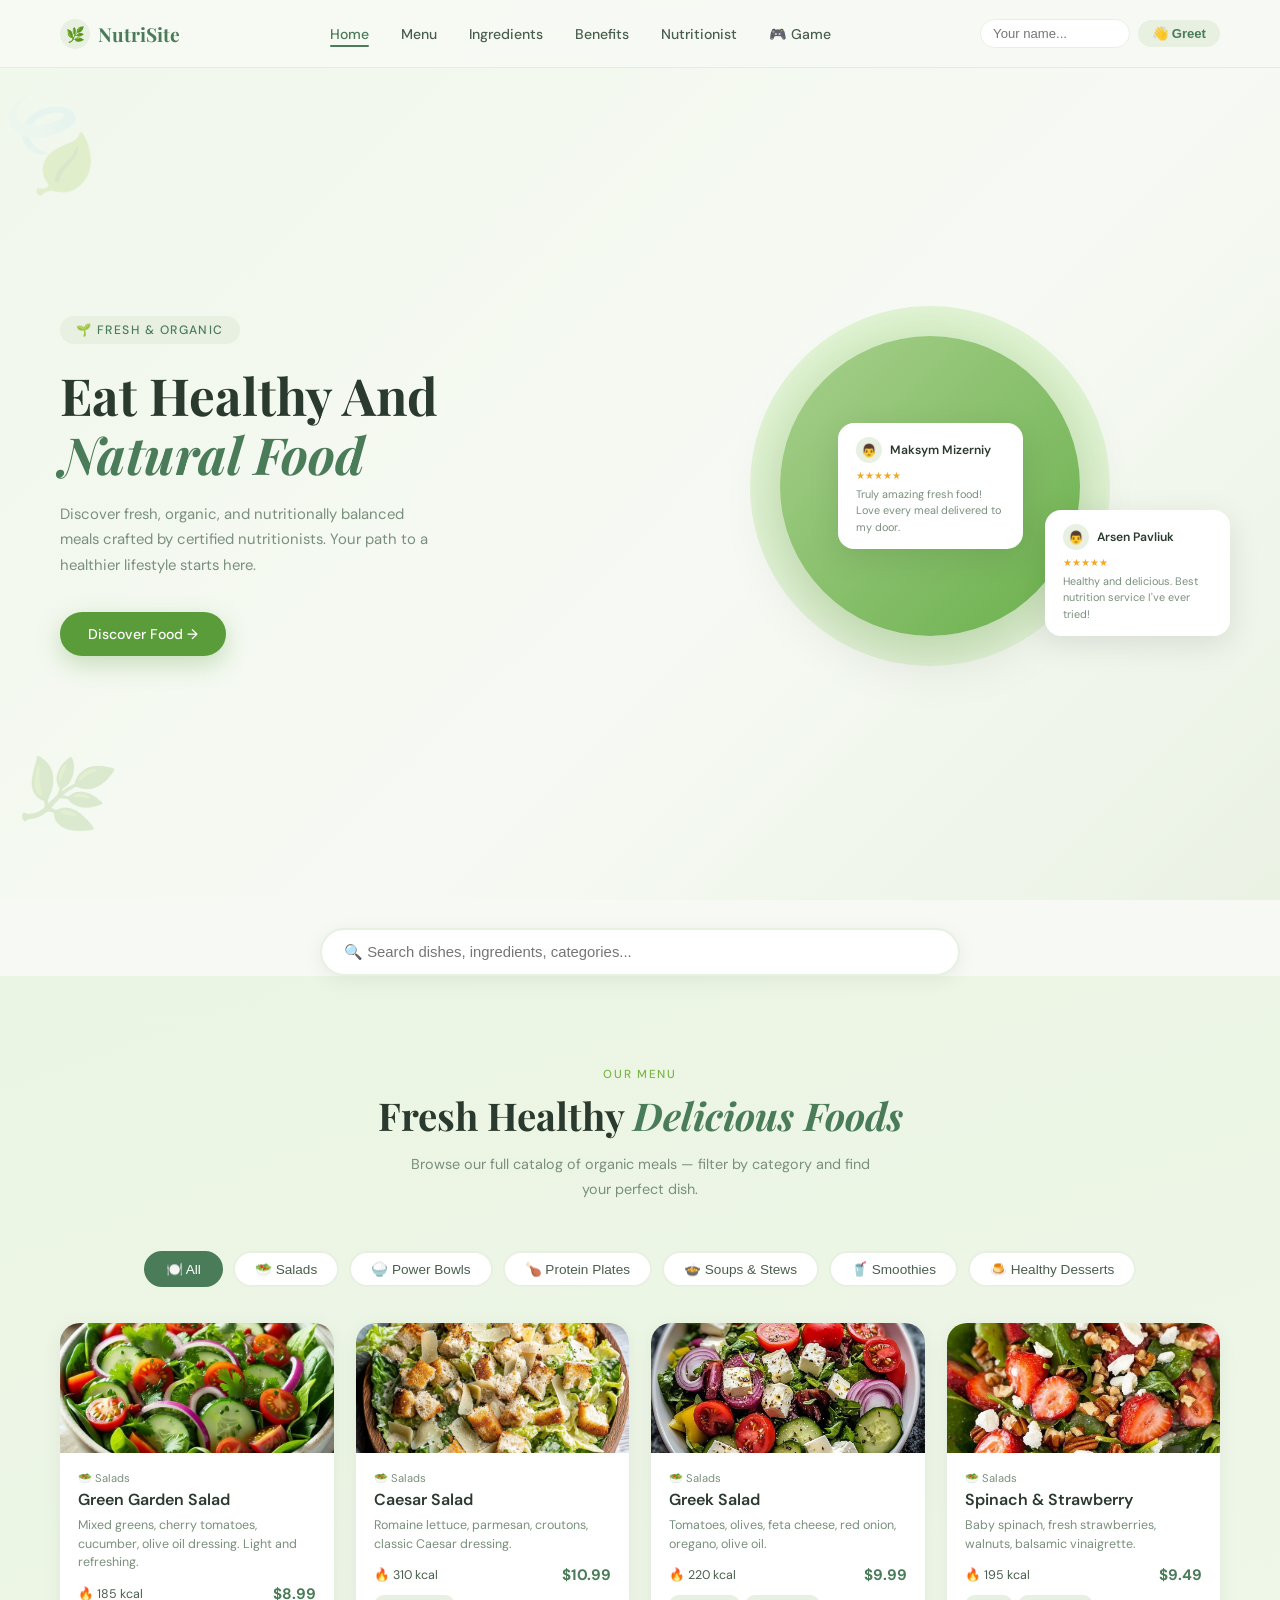
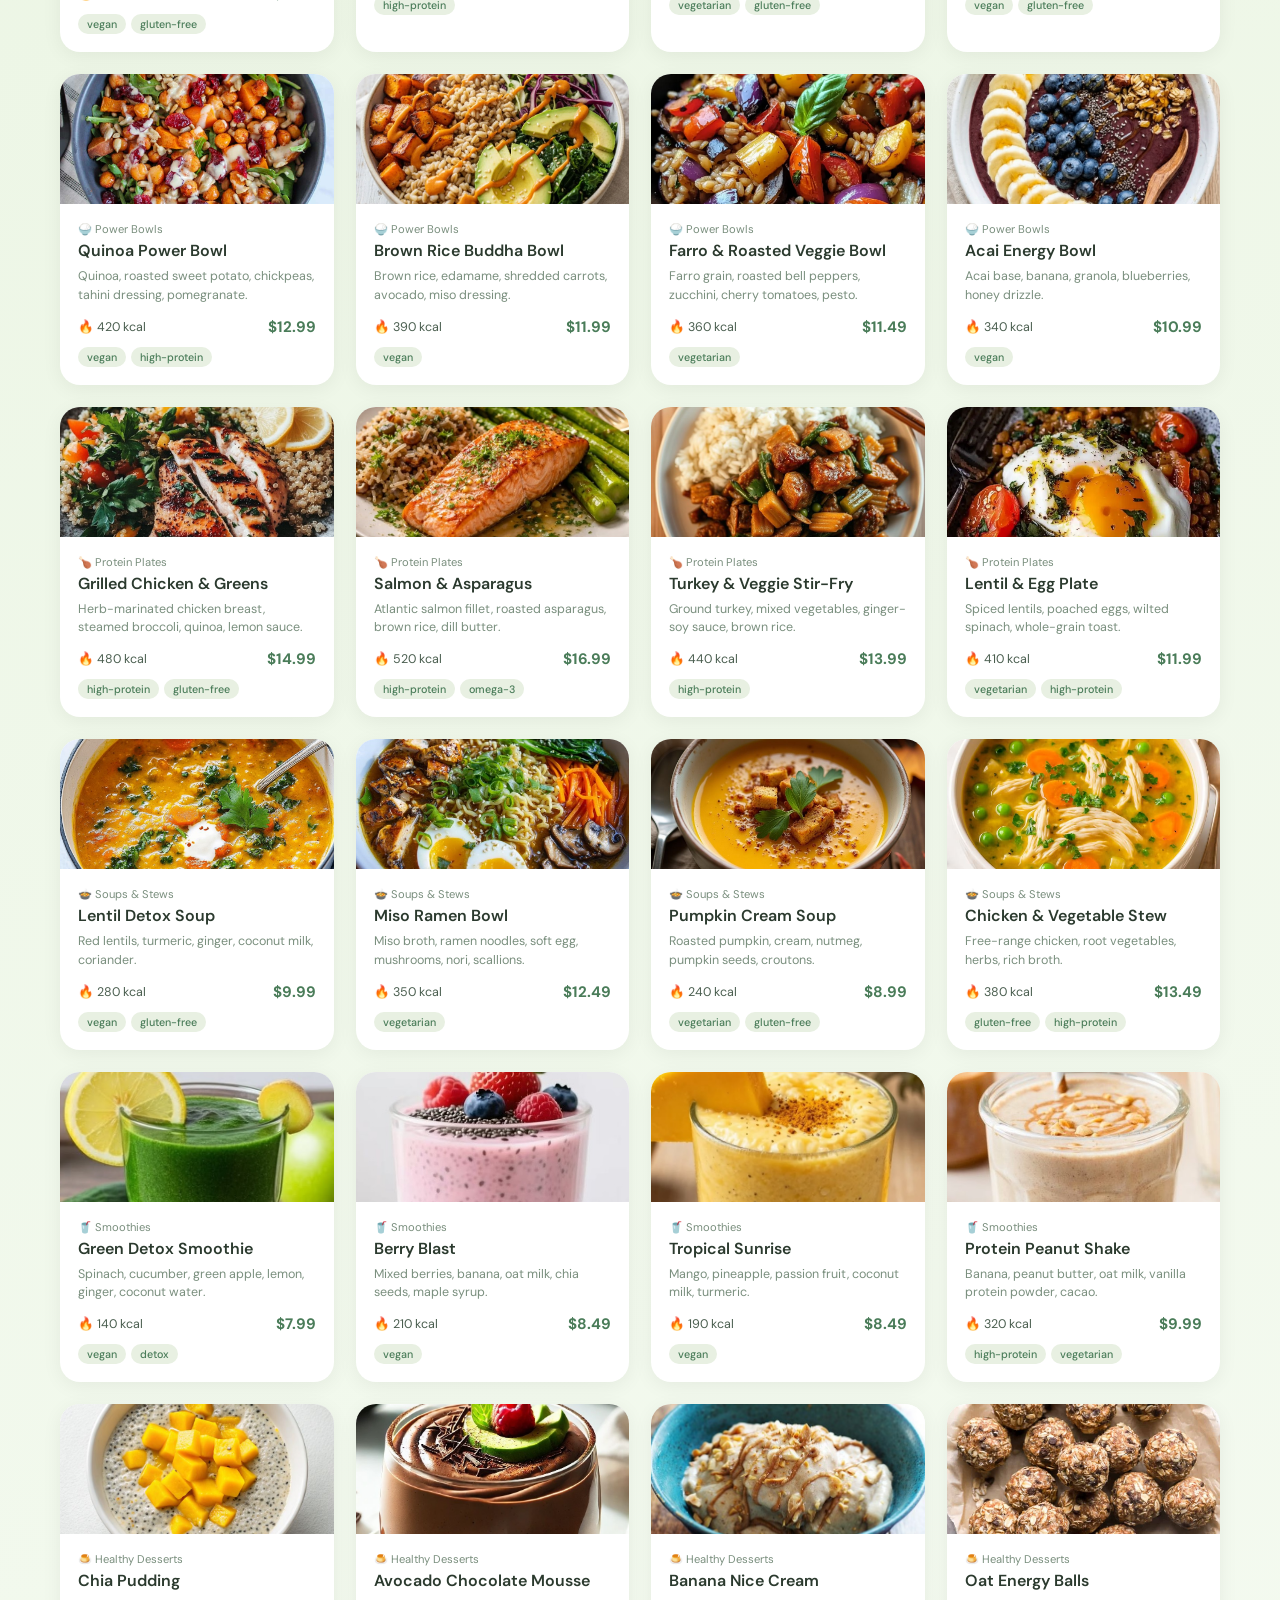
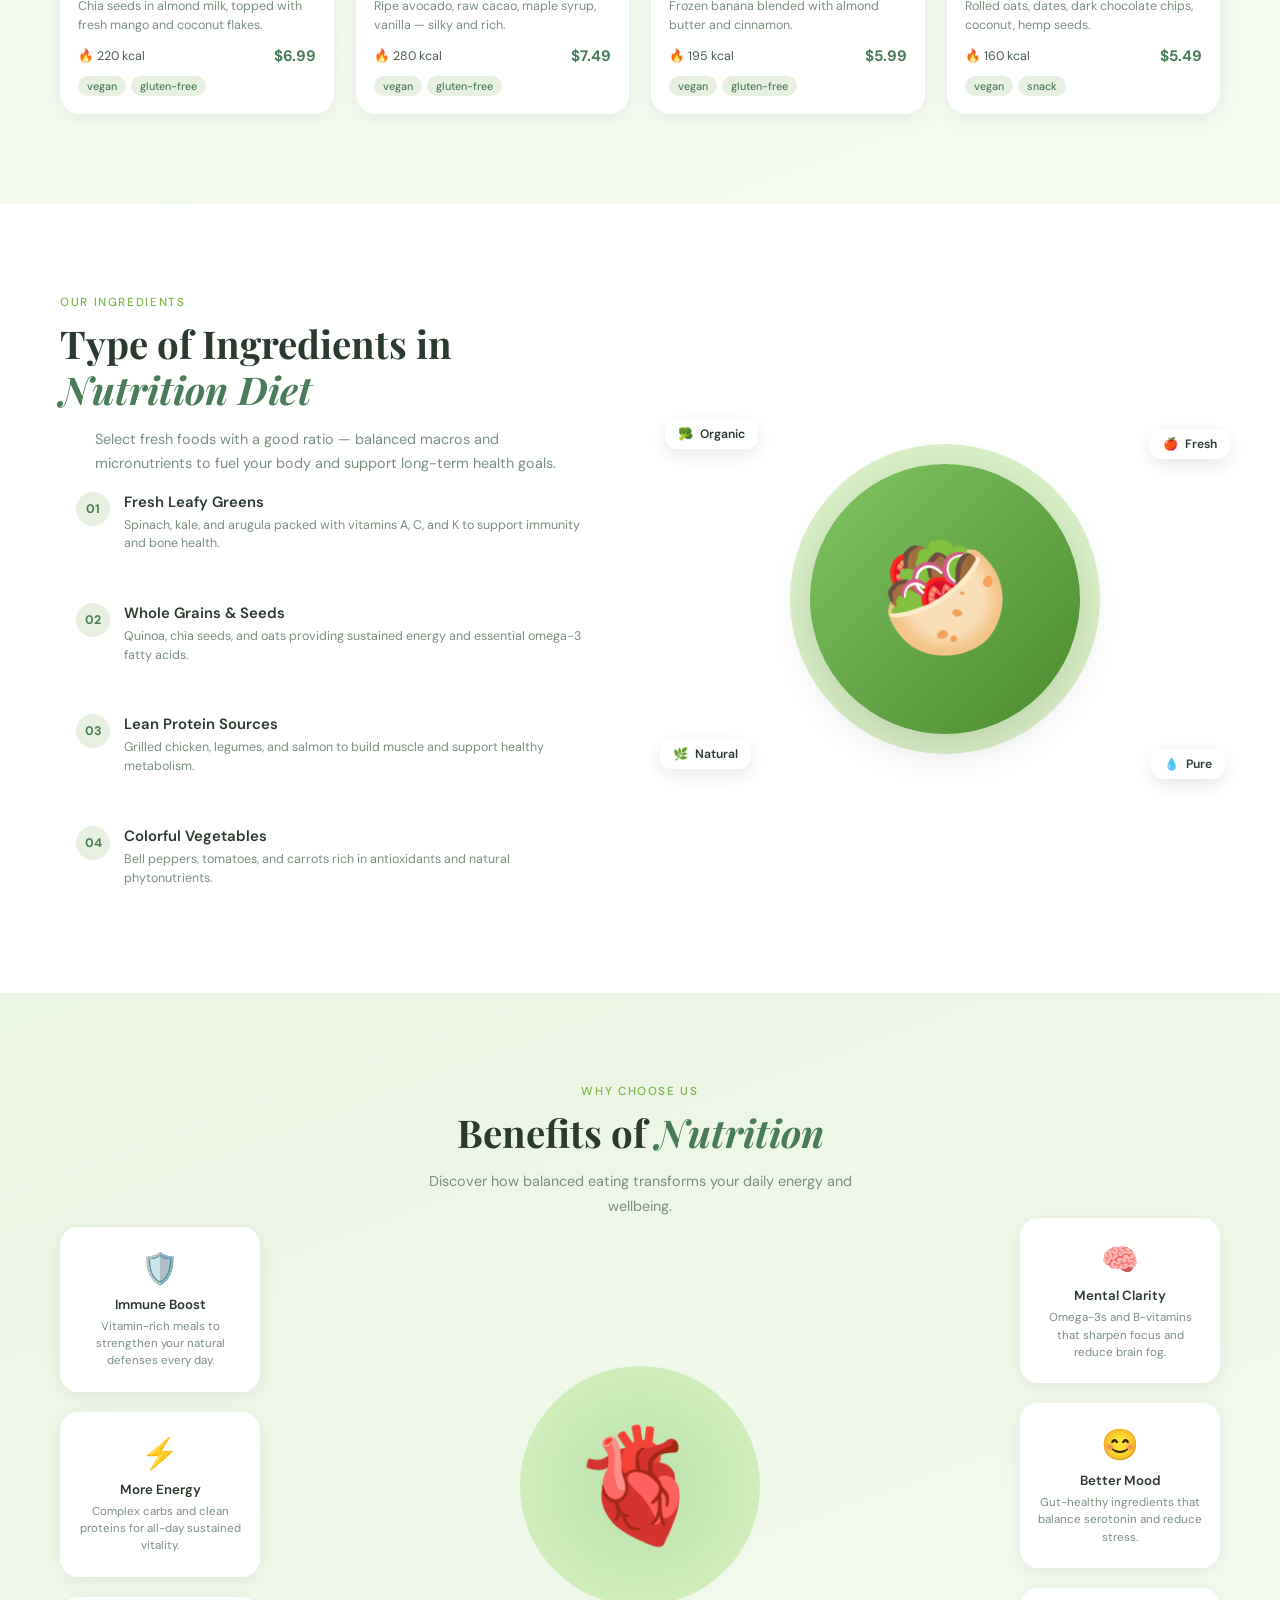
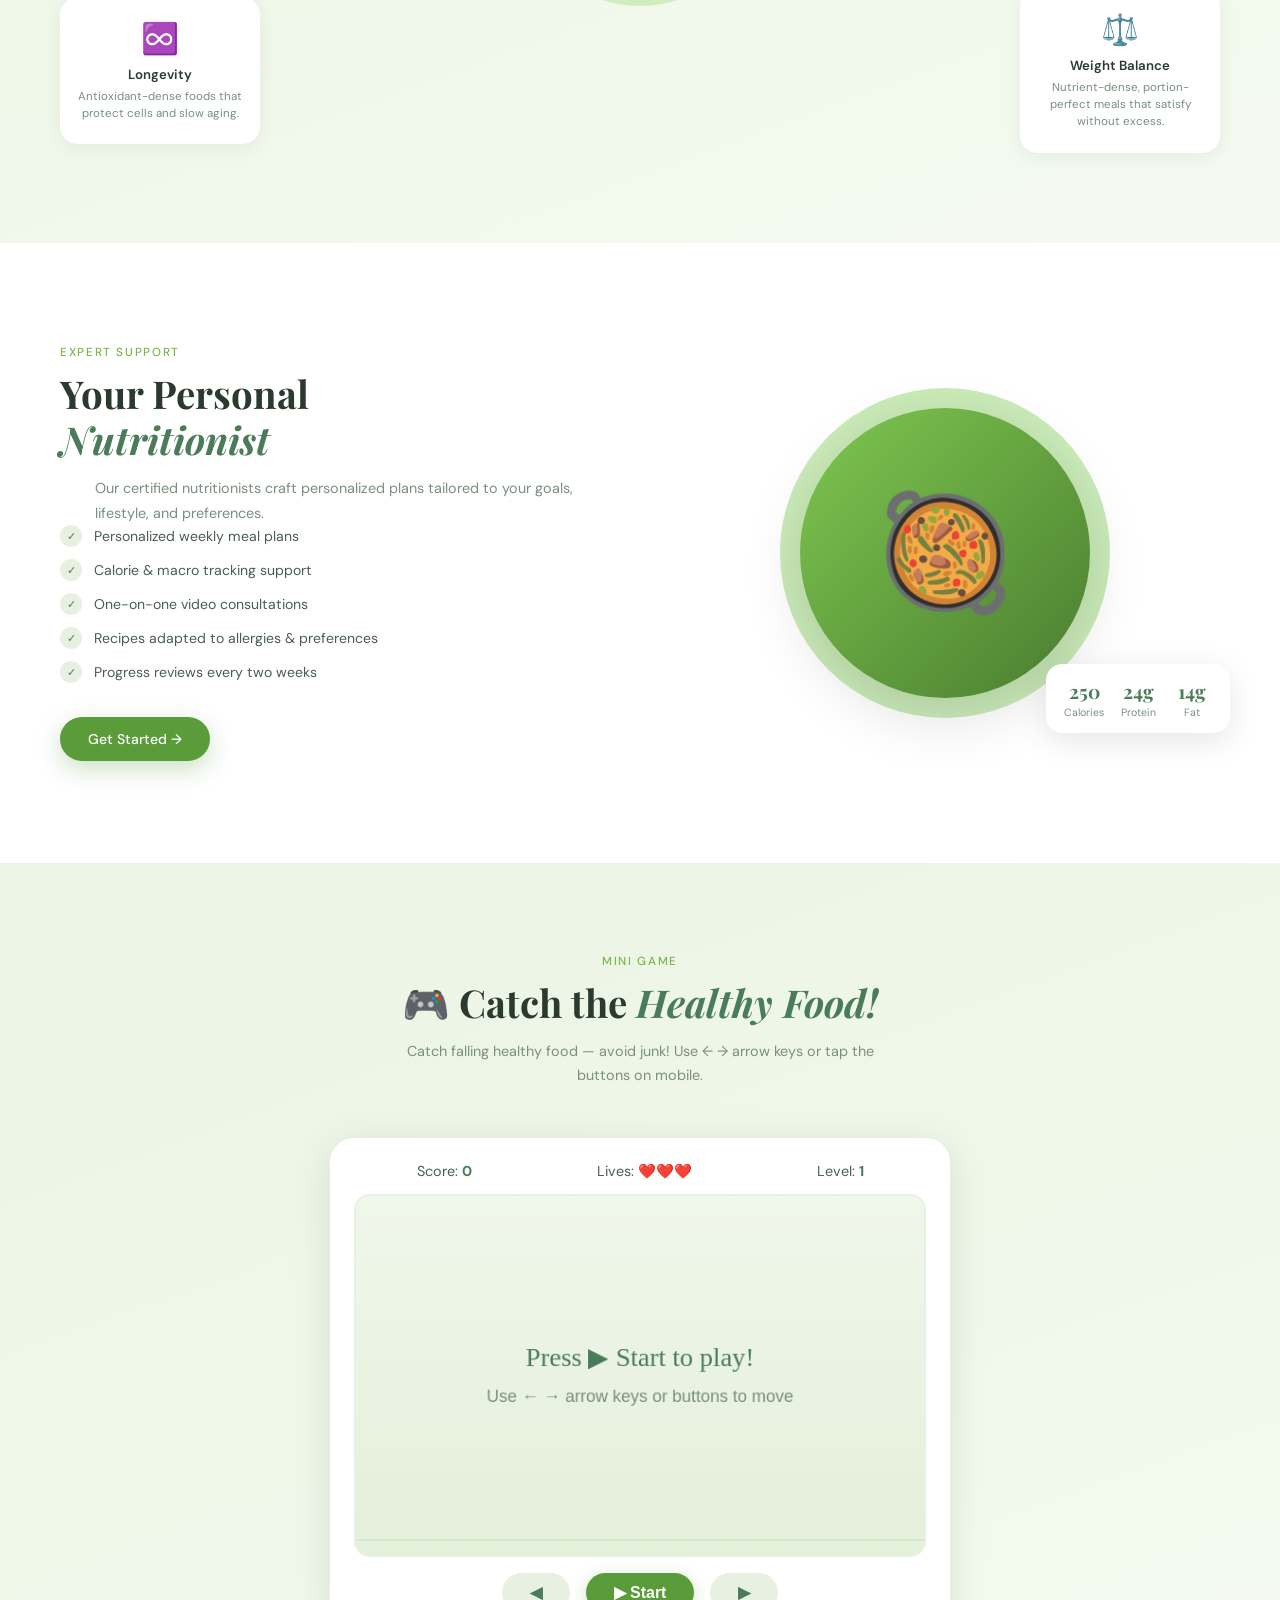
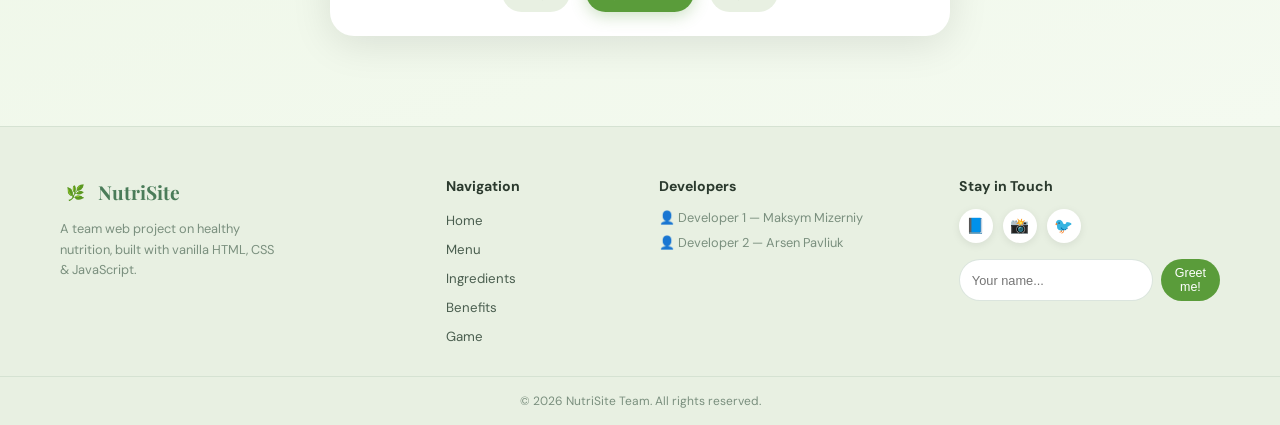
==== commit 42090a1e: "Remove excess CSS code" ====
--- a/index.html
+++ b/index.html
@@ -11,7 +11,6 @@
     <link rel="stylesheet" href="css/style.css" />
   </head>
   <body>
-    <!-- ── NAVBAR ── -->
     <nav id="navbar">
       <a href="#hero" class="logo">
         <span class="logo-icon">🌿</span>
@@ -37,7 +36,6 @@
       </div>
     </nav>
 
-    <!-- ── GREETING BANNER ── -->
     <div id="greetBanner" class="greet-banner hidden">
       <span id="greetText"></span>
       <button
@@ -47,7 +45,6 @@
       </button>
     </div>
 
-    <!-- ── HERO ── -->
     <section id="hero">
       <span class="leaf leaf-tl">🍃</span>
       <span class="leaf leaf-bl">🌿</span>
@@ -68,8 +65,8 @@
         <div class="hero-plate">🥗</div>
         <div class="review-card">
           <div class="review-avatar">
-            <span class="avatar-icon">👩</span>
-            <span class="review-name">Allie Grater</span>
+            <span class="avatar-icon">👨</span>
+            <span class="review-name">Maksym Mizerniy</span>
           </div>
           <div class="stars">★★★★★</div>
           <p class="review-text">
@@ -79,7 +76,7 @@
         <div class="review-card">
           <div class="review-avatar">
             <span class="avatar-icon">👨</span>
-            <span class="review-name">Perry Kevichun</span>
+            <span class="review-name">Arsen Pavliuk</span>
           </div>
           <div class="stars">★★★★★</div>
           <p class="review-text">
@@ -89,7 +86,6 @@
       </div>
     </section>
 
-    <!-- ── SEARCH BAR ── -->
     <div class="search-section">
       <input
         type="text"
@@ -99,7 +95,6 @@
       <div id="searchResults" class="search-results hidden"></div>
     </div>
 
-    <!-- ── MENU CATALOG ── -->
     <section id="menu">
       <div class="section-header reveal">
         <p class="section-label">Our Menu</p>
@@ -110,16 +105,13 @@
         </p>
       </div>
 
-      <!-- Category tabs -->
       <div class="cat-tabs" id="catTabs"></div>
 
-      <!-- Cards grid -->
       <div class="menu-grid" id="menuGrid">
         <div class="loading-spinner">Loading menu…</div>
       </div>
     </section>
 
-    <!-- ── INGREDIENTS ── -->
     <section id="ingredients">
       <div>
         <p class="section-label reveal">Our Ingredients</p>
@@ -183,7 +175,6 @@
       </div>
     </section>
 
-    <!-- ── BENEFITS ── -->
     <section id="benefits">
       <div class="benefits-header reveal">
         <p class="section-label">Why Choose Us</p>
@@ -244,7 +235,6 @@
       </div>
     </section>
 
-    <!-- ── NUTRITIONIST ── -->
     <section id="nutritionist">
       <div class="nutri-content">
         <p class="section-label reveal">Expert Support</p>
@@ -296,7 +286,6 @@
       </div>
     </section>
 
-    <!-- ── ARCADE GAME ── -->
     <section id="game">
       <div class="section-header reveal">
         <p class="section-label">Mini Game</p>
@@ -328,7 +317,6 @@
       </div>
     </section>
 
-    <!-- ── FOOTER ── -->
     <footer>
       <div class="footer-inner">
         <div class="footer-col">
@@ -371,11 +359,10 @@
         </div>
       </div>
       <div class="footer-bottom">
-        <p>© 2024 NutriSite Team. All rights reserved.</p>
+        <p>© 2026 NutriSite Team. All rights reserved.</p>
       </div>
     </footer>
 
-    <!-- ── MODAL for dish detail ── -->
     <div id="modal" class="modal hidden">
       <div class="modal-overlay" onclick="closeModal()"></div>
       <div class="modal-box">
--- a/css/style.css
+++ b/css/style.css
@@ -1,2918 +1,623 @@
-:root {
-  --green-primary: #4a7c59;
-  --green-light: #7ab648;
-  --green-pale: #e8f0e2;
-  --green-btn: #5a9c3a;
-  --text-dark: #2b3a2e;
-  --text-mid: #4a5e4f;
-  --text-light: #7a8f7e;
-  --white: #ffffff;
-  --cream: #f7faf4;
-}
-
-*,
-*::before,
-*::after {
-  box-sizing: border-box;
-  margin: 0;
-  padding: 0;
-}
-html {
-  scroll-behavior: smooth;
-}
-body {
-  font-family: "DM Sans", sans-serif;
-  background: var(--cream);
-  color: var(--text-dark);
-  overflow-x: hidden;
-}
-
-#navbar {
-  position: fixed;
-  top: 0;
-  left: 0;
-  right: 0;
-  z-index: 200;
-  display: flex;
-  align-items: center;
-  gap: 20px;
-  padding: 0 60px;
-  height: 68px;
-  background: rgba(247, 250, 244, 0.94);
-  backdrop-filter: blur(14px);
-  border-bottom: 1px solid rgba(74, 124, 89, 0.1);
-}
-
-.logo {
-  display: flex;
-  align-items: center;
-  gap: 8px;
-  font-family: "Playfair Display", serif;
-  font-size: 1.2rem;
-  font-weight: 700;
-  color: var(--green-primary);
-  text-decoration: none;
-}
-.logo-icon {
-  width: 30px;
-  height: 30px;
-  border-radius: 50%;
-  background: var(--green-pale);
-  display: flex;
-  align-items: center;
-  justify-content: center;
-  font-size: 0.95rem;
-}
-
-.nav-links {
-  display: flex;
-  gap: 32px;
-  list-style: none;
-  margin: 0 auto;
-}
-.nav-links a {
-  text-decoration: none;
-  font-size: 0.88rem;
-  font-weight: 500;
-  color: var(--text-mid);
-  transition: color 0.2s;
-  position: relative;
-}
-.nav-links a.active,
-.nav-links a:hover {
-  color: var(--green-primary);
-}
-.nav-links a.active::after {
-  content: "";
-  position: absolute;
-  bottom: -4px;
-  left: 0;
-  right: 0;
-  height: 2px;
-  background: var(--green-primary);
-  border-radius: 2px;
-}
-
-.nav-user {
-  display: flex;
-  align-items: center;
-  gap: 8px;
-  flex-shrink: 0;
-}
-.nav-user input {
-  padding: 6px 12px;
-  border-radius: 100px;
-  border: 1.5px solid var(--green-pale);
-  background: white;
-  font-size: 0.82rem;
-  outline: none;
-  width: 150px;
-  transition: border-color 0.2s;
-}
-.nav-user input:focus {
-  border-color: var(--green-primary);
-}
-.nav-user button {
-  padding: 6px 14px;
-  border-radius: 100px;
-  border: none;
-  background: var(--green-pale);
-  color: var(--green-primary);
-  font-size: 0.82rem;
-  font-weight: 600;
-  cursor: pointer;
-  transition: background 0.2s;
-}
-.nav-user button:hover {
-  background: #d0e8c0;
-}
-
-.hamburger {
-  display: none;
-  flex-direction: column;
-  gap: 5px;
-  background: none;
-  border: none;
-  cursor: pointer;
-  padding: 4px;
-  margin-left: auto;
-}
-.hamburger span {
-  display: block;
-  width: 24px;
-  height: 2px;
-  background: var(--green-primary);
-  border-radius: 2px;
-  transition: transform 0.3s, opacity 0.3s;
-}
-.hamburger.active span:nth-child(1) {
-  transform: translateY(7px) rotate(45deg);
-}
-.hamburger.active span:nth-child(2) {
-  opacity: 0;
-}
-.hamburger.active span:nth-child(3) {
-  transform: translateY(-7px) rotate(-45deg);
-}
-
-.greet-banner {
-  position: fixed;
-  top: 68px;
-  left: 0;
-  right: 0;
-  z-index: 190;
-  background: var(--green-primary);
-  color: white;
-  display: flex;
-  align-items: center;
-  justify-content: space-between;
-  padding: 12px 60px;
-  font-size: 0.9rem;
-  font-weight: 500;
-  animation: slideDown 0.4s ease;
-}
-.greet-banner button {
-  background: none;
-  border: none;
-  color: white;
-  font-size: 1.3rem;
-  cursor: pointer;
-  line-height: 1;
-}
-.greet-banner.hidden {
-  display: none;
-}
-@keyframes slideDown {
-  from {
-    transform: translateY(-100%);
-  }
-  to {
-    transform: translateY(0);
-  }
-}
-
-#hero {
-  min-height: 100vh;
-  padding: 72px 60px 0;
-  display: grid;
-  grid-template-columns: 1fr 1fr;
-  align-items: center;
-  position: relative;
-  overflow: hidden;
-  background: linear-gradient(135deg, #f0f7eb 0%, #f7faf4 60%, #eaf2e4 100%);
-}
-.leaf {
-  position: absolute;
-  opacity: 0.16;
-  pointer-events: none;
-  font-size: 6rem;
-}
-.leaf-tl {
-  top: 80px;
-  left: -10px;
-  transform: rotate(-30deg);
-}
-.leaf-bl {
-  bottom: 60px;
-  left: 20px;
-  transform: rotate(20deg);
-  font-size: 4.5rem;
-}
-
-.hero-content {
-  padding: 40px 0;
-  z-index: 2;
-}
-.hero-tag {
-  display: inline-block;
-  background: var(--green-pale);
-  color: var(--green-primary);
-  font-size: 0.76rem;
-  font-weight: 500;
-  letter-spacing: 0.12em;
-  text-transform: uppercase;
-  padding: 6px 16px;
-  border-radius: 100px;
-  margin-bottom: 22px;
-}
-.hero-title {
-  font-family: "Playfair Display", serif;
-  font-size: clamp(2.2rem, 4vw, 3.4rem);
-  font-weight: 700;
-  line-height: 1.15;
-  margin-bottom: 18px;
-}
-.hero-title em {
-  font-style: italic;
-  color: var(--green-primary);
-}
-.hero-desc {
-  font-size: 0.93rem;
-  line-height: 1.7;
-  color: var(--text-light);
-  max-width: 380px;
-  margin-bottom: 34px;
-}
-
-.btn-primary {
-  display: inline-flex;
-  align-items: center;
-  gap: 8px;
-  background: var(--green-btn);
-  color: white;
-  font-size: 0.88rem;
-  font-weight: 500;
-  padding: 13px 28px;
-  border-radius: 100px;
-  text-decoration: none;
-  cursor: pointer;
-  border: none;
-  transition: transform 0.2s, box-shadow 0.2s;
-  box-shadow: 0 8px 24px rgba(90, 156, 58, 0.3);
-}
-.btn-primary:hover {
-  transform: translateY(-2px);
-  box-shadow: 0 12px 32px rgba(90, 156, 58, 0.4);
-}
-
-.hero-visual {
-  position: relative;
-  display: flex;
-  align-items: center;
-  justify-content: center;
-  height: 500px;
-}
-.hero-circle {
-  width: 360px;
-  height: 360px;
-  border-radius: 50%;
-  background: radial-gradient(
-    circle,
-    #c8e6b4 0%,
-    #d8f0c8 60%,
-    transparent 100%
-  );
-  position: absolute;
-  top: 50%;
-  left: 50%;
-  transform: translate(-50%, -50%);
-}
-.hero-plate {
-  width: 300px;
-  height: 300px;
-  border-radius: 50%;
-  background: linear-gradient(135deg, #a8d08d, #6ab04c);
-  display: flex;
-  align-items: center;
-  justify-content: center;
-  font-size: 7.5rem;
-  box-shadow: 0 20px 60px rgba(0, 0, 0, 0.12);
-  position: relative;
-  z-index: 2;
-}
-.review-card {
-  position: absolute;
-  background: white;
-  border-radius: 16px;
-  padding: 14px 18px;
-  box-shadow: 0 8px 32px rgba(0, 0, 0, 0.1);
-  max-width: 185px;
-  z-index: 3;
-  animation: floatY 4s ease-in-out infinite;
-}
-.review-card:first-of-type {
-  bottom: 60px;
-  left: -10px;
-}
-.review-card:last-of-type {
-  bottom: 100px;
-  right: -10px;
-  animation-delay: 1.5s;
-}
-@keyframes floatY {
-  0%,
-  100% {
-    transform: translateY(0);
-  }
-  50% {
-    transform: translateY(-8px);
-  }
-}
-.review-avatar {
-  display: flex;
-  align-items: center;
-  gap: 8px;
-  margin-bottom: 6px;
-}
-.avatar-icon {
-  width: 26px;
-  height: 26px;
-  border-radius: 50%;
-  background: var(--green-pale);
-  display: flex;
-  align-items: center;
-  justify-content: center;
-  font-size: 0.8rem;
-}
-.review-name {
-  font-size: 0.76rem;
-  font-weight: 600;
-}
-.stars {
-  color: #f5a623;
-  font-size: 0.63rem;
-  margin-bottom: 4px;
-}
-.review-text {
-  font-size: 0.68rem;
-  line-height: 1.5;
-  color: var(--text-light);
-}
-
-/* ── SEARCH ── */
-.search-section {
-  position: relative;
-  max-width: 680px;
-  margin: 0 auto;
-  padding: 28px 20px 0;
-}
-.search-section input {
-  width: 100%;
-  padding: 14px 22px;
-  border-radius: 100px;
-  border: 2px solid var(--green-pale);
-  background: white;
-  font-size: 0.93rem;
-  outline: none;
-  transition: border-color 0.2s;
-  box-shadow: 0 4px 20px rgba(0, 0, 0, 0.06);
-}
-.search-section input:focus {
-  border-color: var(--green-primary);
-}
-.search-results {
-  position: absolute;
-  top: calc(100% - 6px);
-  left: 20px;
-  right: 20px;
-  background: white;
-  border-radius: 16px;
-  box-shadow: 0 8px 32px rgba(0, 0, 0, 0.12);
-  z-index: 100;
-  overflow: hidden;
-}
-.search-results.hidden {
-  display: none;
-}
-.search-item {
-  display: flex;
-  align-items: center;
-  gap: 12px;
-  padding: 12px 18px;
-  cursor: pointer;
-  transition: background 0.15s;
-  font-size: 0.88rem;
-}
-.search-item:hover {
-  background: var(--green-pale);
-}
-.search-item small {
-  color: var(--text-light);
-  margin-left: 4px;
-}
-.search-price {
-  margin-left: auto;
-  color: var(--green-primary);
-  font-weight: 600;
-}
-
-/* ── SECTION COMMONS ── */
-section {
-  padding: 90px 60px;
-}
-.section-header {
-  text-align: center;
-  margin-bottom: 50px;
-}
-.section-label {
-  font-size: 0.73rem;
-  font-weight: 500;
-  letter-spacing: 0.14em;
-  text-transform: uppercase;
-  color: var(--green-light);
-  margin-bottom: 10px;
-}
-.section-title {
-  font-family: "Playfair Display", serif;
-  font-size: clamp(1.8rem, 3vw, 2.6rem);
-  font-weight: 700;
-  line-height: 1.2;
-  margin-bottom: 14px;
-}
-.section-title em {
-  font-style: italic;
-  color: var(--green-primary);
-}
-.section-sub {
-  font-size: 0.9rem;
-  color: var(--text-light);
-  line-height: 1.7;
-  max-width: 480px;
-  margin: 0 auto;
-}
-
-/* ── CATALOG ── */
-#menu {
-  background: linear-gradient(160deg, #ebf5e3 0%, #f4faf0 100%);
-}
-
-.cat-tabs {
-  display: flex;
-  flex-wrap: wrap;
-  gap: 10px;
-  justify-content: center;
-  margin-bottom: 36px;
-}
-.cat-tab {
-  padding: 8px 20px;
-  border-radius: 100px;
-  border: 2px solid var(--green-pale);
-  background: white;
-  color: var(--text-mid);
-  font-size: 0.85rem;
-  font-weight: 500;
-  cursor: pointer;
-  transition: all 0.2s;
-}
-.cat-tab:hover,
-.cat-tab.active {
-  background: var(--green-primary);
-  color: white;
-  border-color: var(--green-primary);
-}
-
-.menu-grid {
-  display: grid;
-  grid-template-columns: repeat(auto-fill, minmax(260px, 1fr));
-  gap: 22px;
-}
-
-.dish-card {
-  background: white;
-  border-radius: 20px;
-  overflow: hidden;
-  box-shadow: 0 4px 20px rgba(0, 0, 0, 0.06);
-  cursor: pointer;
-  transition: transform 0.25s, box-shadow 0.25s;
-}
-.dish-card:hover {
-  transform: translateY(-5px);
-  box-shadow: 0 12px 36px rgba(0, 0, 0, 0.12);
-}
-.dish-icon {
-  height: 130px;
-  background: linear-gradient(135deg, #d8f0c8, #b8e0a0);
-  display: flex;
-  align-items: center;
-  justify-content: center;
-  font-size: 4rem;
-}
-.dish-info {
-  padding: 18px;
-}
-.dish-cat {
-  font-size: 0.7rem;
-  color: var(--text-light);
-  margin-bottom: 4px;
-}
-.dish-name {
-  font-size: 1rem;
-  font-weight: 600;
-  margin-bottom: 6px;
-}
-.dish-desc {
-  font-size: 0.78rem;
-  color: var(--text-light);
-  line-height: 1.5;
-  margin-bottom: 12px;
-}
-.dish-meta {
-  display: flex;
-  justify-content: space-between;
-  align-items: center;
-  margin-bottom: 10px;
-}
-.dish-cal {
-  font-size: 0.78rem;
-  color: var(--text-mid);
-}
-.dish-price {
-  font-size: 0.95rem;
-  font-weight: 700;
-  color: var(--green-primary);
-}
-.dish-tags {
-  display: flex;
-  flex-wrap: wrap;
-  gap: 5px;
-}
-.tag {
-  padding: 3px 9px;
-  border-radius: 100px;
-  background: var(--green-pale);
-  color: var(--green-primary);
-  font-size: 0.67rem;
-  font-weight: 500;
-}
-
-.loading-spinner {
-  text-align: center;
-  padding: 60px;
-  color: var(--text-light);
-  font-size: 1rem;
-  grid-column: 1/-1;
-}
-.no-results {
-  text-align: center;
-  padding: 60px;
-  color: var(--text-light);
-  grid-column: 1/-1;
-}
-.error {
-  text-align: center;
-  padding: 40px;
-  color: #c0392b;
-  grid-column: 1/-1;
-}
-
-/* ── INGREDIENTS ── */
-#ingredients {
-  display: grid;
-  grid-template-columns: 1fr 1fr;
-  gap: 60px;
-  align-items: center;
-  background: white;
-}
-.ing-list {
-  display: flex;
-  flex-direction: column;
-  gap: 18px;
-}
-.ing-item {
-  display: flex;
-  align-items: flex-start;
-  gap: 14px;
-  padding: 16px;
-  border-radius: 14px;
-  transition: background 0.2s;
-  cursor: default;
-}
-.ing-item:hover {
-  background: var(--green-pale);
-}
-.ing-num {
-  width: 34px;
-  height: 34px;
-  border-radius: 50%;
-  flex-shrink: 0;
-  background: var(--green-pale);
-  display: flex;
-  align-items: center;
-  justify-content: center;
-  font-size: 0.78rem;
-  font-weight: 700;
-  color: var(--green-primary);
-}
-.ing-text h4 {
-  font-size: 0.93rem;
-  font-weight: 600;
-  margin-bottom: 4px;
-}
-.ing-text p {
-  font-size: 0.78rem;
-  color: var(--text-light);
-  line-height: 1.5;
-}
-
-.ing-visual {
-  position: relative;
-  height: 400px;
-  display: flex;
-  align-items: center;
-  justify-content: center;
-}
-.ing-circle {
-  width: 310px;
-  height: 310px;
-  border-radius: 50%;
-  background: radial-gradient(
-    circle,
-    #c5e6ae 0%,
-    #daf0c8 70%,
-    transparent 100%
-  );
-  position: absolute;
-}
-.ing-bowl {
-  width: 270px;
-  height: 270px;
-  border-radius: 50%;
-  background: linear-gradient(135deg, #81c564, #4a8a2e);
-  display: flex;
-  align-items: center;
-  justify-content: center;
-  font-size: 6.5rem;
-  z-index: 2;
-  box-shadow: 0 16px 48px rgba(0, 0, 0, 0.12);
-}
-.badge {
-  position: absolute;
-  background: white;
-  border-radius: 12px;
-  padding: 7px 13px;
-  display: flex;
-  align-items: center;
-  gap: 7px;
-  box-shadow: 0 6px 20px rgba(0, 0, 0, 0.1);
-  z-index: 3;
-  font-size: 0.76rem;
-  font-weight: 600;
-}
-.badge-tl {
-  top: 20px;
-  left: -5px;
-}
-.badge-tr {
-  top: 30px;
-  right: -10px;
-}
-.badge-bl {
-  bottom: 30px;
-  left: -10px;
-}
-.badge-br {
-  bottom: 20px;
-  right: -5px;
-}
-
-/* ── BENEFITS ── */
-#benefits {
-  background: linear-gradient(160deg, #ebf5e3 0%, #f4faf0 100%);
-  text-align: center;
-}
-.benefits-grid {
-  display: grid;
-  grid-template-columns: 200px 1fr 200px;
-  gap: 28px;
-  align-items: center;
-}
-.benefits-col {
-  display: flex;
-  flex-direction: column;
-  gap: 20px;
-}
-.benefit-card {
-  background: white;
-  border-radius: 18px;
-  padding: 22px 18px;
-  text-align: center;
-  box-shadow: 0 4px 20px rgba(0, 0, 0, 0.06);
-  transition: transform 0.25s, box-shadow 0.25s;
-  cursor: default;
-}
-.benefit-card:hover {
-  transform: translateY(-4px);
-  box-shadow: 0 12px 36px rgba(0, 0, 0, 0.1);
-}
-.benefit-icon {
-  font-size: 1.9rem;
-  margin-bottom: 8px;
-}
-.benefit-card h4 {
-  font-size: 0.83rem;
-  font-weight: 600;
-  margin-bottom: 5px;
-}
-.benefit-card p {
-  font-size: 0.72rem;
-  color: var(--text-light);
-  line-height: 1.5;
-}
-.benefits-center {
-  display: flex;
-  align-items: center;
-  justify-content: center;
-}
-.heart-visual {
-  width: 240px;
-  height: 240px;
-  border-radius: 50%;
-  background: radial-gradient(
-    circle,
-    #b8dfaa 0%,
-    #d0eebc 70%,
-    transparent 100%
-  );
-  display: flex;
-  align-items: center;
-  justify-content: center;
-  font-size: 7rem;
-  animation: pulse 3s ease-in-out infinite;
-}
-@keyframes pulse {
-  0%,
-  100% {
-    transform: scale(1);
-  }
-  50% {
-    transform: scale(1.04);
-  }
-}
-
-/* ── NUTRITIONIST ── */
-#nutritionist {
-  display: grid;
-  grid-template-columns: 1fr 1fr;
-  gap: 60px;
-  align-items: center;
-  background: white;
-}
-.nutri-checklist {
-  list-style: none;
-  display: flex;
-  flex-direction: column;
-  gap: 12px;
-  margin-bottom: 34px;
-}
-.nutri-checklist li {
-  display: flex;
-  align-items: center;
-  gap: 12px;
-  font-size: 0.88rem;
-  color: var(--text-mid);
-}
-.check-icon {
-  width: 22px;
-  height: 22px;
-  border-radius: 50%;
-  flex-shrink: 0;
-  background: var(--green-pale);
-  display: flex;
-  align-items: center;
-  justify-content: center;
-  color: var(--green-primary);
-  font-size: 0.68rem;
-}
-.nutri-visual {
-  position: relative;
-  height: 440px;
-  display: flex;
-  align-items: center;
-  justify-content: center;
-}
-.nutri-circle {
-  width: 330px;
-  height: 330px;
-  border-radius: 50%;
-  background: radial-gradient(
-    circle,
-    #b8dfaa 0%,
-    #caeab8 70%,
-    transparent 100%
-  );
-  position: absolute;
-}
-.nutri-bowl {
-  width: 290px;
-  height: 290px;
-  border-radius: 50%;
-  background: linear-gradient(135deg, #7ec850, #4a7c30);
-  display: flex;
-  align-items: center;
-  justify-content: center;
-  font-size: 7rem;
-  z-index: 2;
-  box-shadow: 0 20px 60px rgba(0, 0, 0, 0.12);
-}
-.nutri-stats {
-  position: absolute;
-  right: -10px;
-  bottom: 40px;
-  background: white;
-  border-radius: 16px;
-  padding: 14px 18px;
-  box-shadow: 0 8px 32px rgba(0, 0, 0, 0.1);
-  z-index: 3;
-  display: grid;
-  grid-template-columns: repeat(3, 1fr);
-  gap: 14px;
-  text-align: center;
-}
-.stat-val {
-  font-family: "Playfair Display", serif;
-  font-size: 1.2rem;
-  font-weight: 700;
-  color: var(--green-primary);
-}
-.stat-lbl {
-  font-size: 0.66rem;
-  color: var(--text-light);
-  margin-top: 2px;
-}
-
-/* ── GAME ── */
-#game {
-  background: linear-gradient(160deg, #ebf5e3 0%, #f4faf0 100%);
-}
-.game-wrapper {
-  max-width: 620px;
-  margin: 0 auto;
-  background: white;
-  border-radius: 24px;
-  padding: 24px;
-  box-shadow: 0 8px 40px rgba(0, 0, 0, 0.1);
-}
-.game-hud {
-  display: flex;
-  justify-content: space-around;
-  margin-bottom: 14px;
-  font-size: 0.9rem;
-  color: var(--text-mid);
-}
-.game-hud strong {
-  color: var(--green-primary);
-}
-#gameCanvas {
-  display: block;
-  width: 100%;
-  max-width: 600px;
-  border-radius: 16px;
-  border: 2px solid var(--green-pale);
-}
-.game-controls {
-  display: flex;
-  justify-content: center;
-  gap: 16px;
-  margin-top: 16px;
-}
-.game-btn {
-  padding: 10px 28px;
-  border-radius: 100px;
-  border: none;
-  background: var(--green-pale);
-  color: var(--green-primary);
-  font-size: 1rem;
-  font-weight: 600;
-  cursor: pointer;
-  transition: background 0.2s;
-}
-.game-btn:hover {
-  background: #c8e0b0;
-}
-#btnStart {
-  background: var(--green-btn);
-  color: white;
-  box-shadow: 0 4px 16px rgba(90, 156, 58, 0.3);
-}
-.game-over {
-  text-align: center;
-  padding: 20px;
-  margin-top: 16px;
-  background: var(--green-pale);
-  border-radius: 16px;
-}
-.game-over h3 {
-  font-family: "Playfair Display", serif;
-  font-size: 1.6rem;
-  margin-bottom: 8px;
-  color: var(--green-primary);
-}
-.game-over p {
-  margin-bottom: 14px;
-  color: var(--text-mid);
-}
-.game-over button {
-  padding: 10px 26px;
-  border-radius: 100px;
-  border: none;
-  background: var(--green-btn);
-  color: white;
-  font-size: 0.9rem;
-  cursor: pointer;
-}
-.game-over.hidden {
-  display: none;
-}
-
-/* ── MODAL ── */
-.modal {
-  position: fixed;
-  inset: 0;
-  z-index: 300;
-  display: flex;
-  align-items: center;
-  justify-content: center;
-}
-.modal.hidden {
-  display: none;
-}
-.modal-overlay {
-  position: absolute;
-  inset: 0;
-  background: rgba(0, 0, 0, 0.45);
-}
-.modal-box {
-  position: relative;
-  background: white;
-  border-radius: 24px;
-  padding: 36px;
-  max-width: 440px;
-  width: 90%;
-  z-index: 1;
-  animation: modalIn 0.3s ease;
-}
-@keyframes modalIn {
-  from {
-    transform: scale(0.9);
-    opacity: 0;
-  }
-  to {
-    transform: scale(1);
-    opacity: 1;
-  }
-}
-.modal-close {
-  position: absolute;
-  top: 16px;
-  right: 20px;
-  background: none;
-  border: none;
-  font-size: 1.6rem;
-  cursor: pointer;
-  color: var(--text-light);
-}
-.modal-icon {
-  font-size: 5rem;
-  text-align: center;
-  margin-bottom: 10px;
-}
-.modal-cat {
-  font-size: 0.72rem;
-  color: var(--text-light);
-  text-align: center;
-  margin-bottom: 4px;
-}
-.modal-title {
-  font-family: "Playfair Display", serif;
-  font-size: 1.5rem;
-  text-align: center;
-  margin-bottom: 12px;
-}
-.modal-desc {
-  font-size: 0.88rem;
-  color: var(--text-light);
-  line-height: 1.6;
-  text-align: center;
-  margin-bottom: 20px;
-}
-.modal-macros {
-  display: flex;
-  justify-content: center;
-  gap: 28px;
-  margin-bottom: 18px;
-}
-.macro {
-  text-align: center;
-}
-.macro-val {
-  display: block;
-  font-weight: 700;
-  font-size: 1rem;
-  color: var(--text-dark);
-}
-.macro-lbl {
-  font-size: 0.7rem;
-  color: var(--text-light);
-}
-.modal-price {
-  text-align: center;
-  font-size: 1.5rem;
-  font-weight: 700;
-  color: var(--green-primary);
-  margin-bottom: 20px;
-}
-
-/* ── FOOTER ── */
-footer {
-  background: var(--green-pale);
-  border-top: 1px solid rgba(74, 124, 89, 0.12);
-}
-.footer-inner {
-  display: grid;
-  grid-template-columns: 2fr 1fr 1.5fr 1.5fr;
-  gap: 40px;
-  padding: 50px 60px 30px;
-}
-.footer-col h4 {
-  font-size: 0.88rem;
-  font-weight: 700;
-  margin-bottom: 14px;
-  color: var(--text-dark);
-}
-.footer-about {
-  font-size: 0.8rem;
-  color: var(--text-light);
-  line-height: 1.6;
-  max-width: 220px;
-}
-.footer-links,
-.footer-team {
-  list-style: none;
-  display: flex;
-  flex-direction: column;
-  gap: 8px;
-}
-.footer-links a {
-  text-decoration: none;
-  font-size: 0.83rem;
-  color: var(--text-mid);
-  transition: color 0.2s;
-}
-.footer-links a:hover {
-  color: var(--green-primary);
-}
-.footer-team li {
-  font-size: 0.8rem;
-  color: var(--text-light);
-}
-.footer-socials {
-  display: flex;
-  gap: 10px;
-  margin-bottom: 16px;
-}
-.social-btn {
-  width: 34px;
-  height: 34px;
-  border-radius: 50%;
-  background: white;
-  display: flex;
-  align-items: center;
-  justify-content: center;
-  font-size: 0.95rem;
-  text-decoration: none;
-  box-shadow: 0 2px 8px rgba(0, 0, 0, 0.08);
-  transition: transform 0.2s;
-}
-.social-btn:hover {
-  transform: translateY(-2px);
-}
-.footer-greet {
-  display: flex;
-  gap: 8px;
-}
-.footer-greet input {
-  flex: 1;
-  padding: 7px 12px;
-  border-radius: 100px;
-  border: 1.5px solid rgba(74, 124, 89, 0.2);
-  background: white;
-  font-size: 0.8rem;
-  outline: none;
-}
-.footer-greet button {
-  padding: 7px 14px;
-  border-radius: 100px;
-  border: none;
-  background: var(--green-btn);
-  color: white;
-  font-size: 0.78rem;
-  cursor: pointer;
-}
-.footer-bottom {
-  border-top: 1px solid rgba(74, 124, 89, 0.12);
-  padding: 16px 60px;
-  text-align: center;
-}
-.footer-bottom p {
-  font-size: 0.75rem;
-  color: var(--text-light);
-}
-
-/* ── SCROLL REVEAL ── */
-.reveal {
-  opacity: 0;
-  transform: translateY(28px);
-  transition: opacity 0.65s ease, transform 0.65s ease;
-}
-.reveal.visible {
-  opacity: 1;
-  transform: translateY(0);
-}
-
-/* ─────────────────────────────────────────────
-     RESPONSIVE BREAKPOINTS
-  ───────────────────────────────────────────── */
-
-/* ≥1200px — already styled above (default) */
-
-/* <1200px and ≥992px */
-@media (max-width: 1199px) {
-  #navbar {
-    padding: 0 40px;
-  }
-  #hero {
-    padding: 72px 40px 0;
-  }
-  section {
-    padding: 80px 40px;
-  }
-  .footer-inner {
-    padding: 40px 40px 28px;
-    gap: 30px;
-  }
-  .footer-bottom {
-    padding: 14px 40px;
-  }
-  .benefits-grid {
-    grid-template-columns: 180px 1fr 180px;
-  }
-  .greet-banner {
-    padding: 12px 40px;
-  }
-}
-
-/* <992px and ≥768px */
-@media (max-width: 991px) {
-  .hamburger {
-    display: flex;
-  }
-  .nav-links {
-    display: none;
-    flex-direction: column;
-    gap: 0;
-    position: absolute;
-    top: 68px;
-    left: 0;
-    right: 0;
-    background: rgba(247, 250, 244, 0.98);
-    backdrop-filter: blur(14px);
-    border-bottom: 1px solid rgba(74, 124, 89, 0.12);
-    padding: 16px 0;
-    list-style: none;
-  }
-  .nav-links.open {
-    display: flex;
-  }
-  .nav-links li {
-    text-align: center;
-  }
-  .nav-links a {
-    display: block;
-    padding: 12px 20px;
-    font-size: 0.95rem;
-  }
-  .nav-user {
-    margin-left: 0;
-  }
-  .nav-user input {
-    width: 120px;
-  }
-
-  #hero {
-    grid-template-columns: 1fr;
-    min-height: auto;
-    padding: 100px 40px 60px;
-    gap: 40px;
-  }
-  .hero-visual {
-    height: 360px;
-  }
-  .hero-circle {
-    width: 290px;
-    height: 290px;
-  }
-  .hero-plate {
-    width: 240px;
-    height: 240px;
-    font-size: 6rem;
-  }
-  .review-card:first-of-type {
-    left: -10px;
-  }
-  .review-card:last-of-type {
-    right: -10px;
-  }
-
-  #ingredients {
-    grid-template-columns: 1fr;
-  }
-  .ing-visual {
-    height: 300px;
-    order: -1;
-  }
-  .ing-circle {
-    width: 250px;
-    height: 250px;
-  }
-  .ing-bowl {
-    width: 220px;
-    height: 220px;
-    font-size: 5.5rem;
-  }
-
-  #nutritionist {
-    grid-template-columns: 1fr;
-  }
-  .nutri-visual {
-    height: 320px;
-    order: -1;
-  }
-  .nutri-circle {
-    width: 270px;
-    height: 270px;
-  }
-  .nutri-bowl {
-    width: 240px;
-    height: 240px;
-    font-size: 6rem;
-  }
-  .nutri-stats {
-    right: auto;
-    bottom: -10px;
-  }
-
-  .benefits-grid {
-    grid-template-columns: 1fr 1fr;
-  }
-  .benefits-center {
-    grid-column: 1/-1;
-    order: -1;
-  }
-  .heart-visual {
-    width: 160px;
-    height: 160px;
-    font-size: 4.5rem;
-  }
-
-  .footer-inner {
-    grid-template-columns: 1fr 1fr;
-  }
-}
-
-/* <768px and ≥576px */
-@media (max-width: 767px) {
-  #navbar {
-    padding: 0 20px;
-  }
-  .nav-user input {
-    width: 100px;
-    font-size: 0.76rem;
-  }
-
-  #hero {
-    padding: 90px 20px 50px;
-  }
-  section {
-    padding: 60px 20px;
-  }
-  .greet-banner {
-    padding: 10px 20px;
-  }
-
-  .menu-grid {
-    grid-template-columns: repeat(auto-fill, minmax(220px, 1fr));
-    gap: 16px;
-  }
-
-  .benefits-grid {
-    grid-template-columns: 1fr;
-    gap: 20px;
-  }
-  .benefits-center {
-    order: -1;
-  }
-  .benefits-col {
-    flex-direction: row;
-    flex-wrap: wrap;
-    justify-content: center;
-    gap: 16px;
-  }
-  .benefit-card {
-    flex: 1 1 140px;
-  }
-
-  .footer-inner {
-    grid-template-columns: 1fr;
-    padding: 30px 20px 20px;
-    gap: 24px;
-  }
-  .footer-bottom {
-    padding: 12px 20px;
-  }
-}
-
-/* <576px */
-@media (max-width: 575px) {
-  #navbar {
-    height: 60px;
-  }
-  .nav-links {
-    top: 60px;
-  }
-  .logo {
-    font-size: 1rem;
-  }
-  .nav-user {
-    display: none;
-  }
-
-  #hero {
-    padding: 80px 16px 40px;
-  }
-  .hero-title {
-    font-size: 2rem;
-  }
-  .hero-plate {
-    width: 200px;
-    height: 200px;
-    font-size: 5rem;
-  }
-  .hero-circle {
-    width: 240px;
-    height: 240px;
-  }
-  .hero-visual {
-    height: 300px;
-  }
-  .review-card {
-    max-width: 150px;
-    padding: 10px 12px;
-  }
-
-  section {
-    padding: 50px 16px;
-  }
-
-  .cat-tabs {
-    gap: 7px;
-  }
-  .cat-tab {
-    padding: 6px 14px;
-    font-size: 0.78rem;
-  }
-  .menu-grid {
-    grid-template-columns: 1fr;
-  }
-
-  .benefits-col {
-    flex-direction: column;
-    align-items: center;
-  }
-  .benefit-card {
-    width: 100%;
-    max-width: 300px;
-  }
-
-  #gameCanvas {
-    height: 260px;
-  }
-  .game-wrapper {
-    padding: 16px;
-  }
-
-  .section-title {
-    font-size: 1.6rem;
-  }
-  .greet-banner {
-    font-size: 0.8rem;
-    padding: 10px 16px;
-  }
-
-  .modal-box {
-    padding: 24px 18px;
-  }
-}
-
 /* =============================================
    NutriSite — style.css
    ============================================= */
 
-:root {
-  --green-primary: #4a7c59;
-  --green-light: #7ab648;
-  --green-pale: #e8f0e2;
-  --green-btn: #5a9c3a;
-  --text-dark: #2b3a2e;
-  --text-mid: #4a5e4f;
-  --text-light: #7a8f7e;
-  --white: #ffffff;
-  --cream: #f7faf4;
-}
-
-*,
-*::before,
-*::after {
-  box-sizing: border-box;
-  margin: 0;
-  padding: 0;
-}
-html {
-  scroll-behavior: smooth;
-}
-body {
-  font-family: "DM Sans", sans-serif;
-  background: var(--cream);
-  color: var(--text-dark);
-  overflow-x: hidden;
-}
-
-/* ── NAVBAR ── */
-#navbar {
-  position: fixed;
-  top: 0;
-  left: 0;
-  right: 0;
-  z-index: 200;
-  display: flex;
-  align-items: center;
-  gap: 20px;
-  padding: 0 60px;
-  height: 68px;
-  background: rgba(247, 250, 244, 0.94);
-  backdrop-filter: blur(14px);
-  border-bottom: 1px solid rgba(74, 124, 89, 0.1);
-}
-
-.logo {
-  display: flex;
-  align-items: center;
-  gap: 8px;
-  font-family: "Playfair Display", serif;
-  font-size: 1.2rem;
-  font-weight: 700;
-  color: var(--green-primary);
-  text-decoration: none;
-}
-.logo-icon {
-  width: 30px;
-  height: 30px;
-  border-radius: 50%;
-  background: var(--green-pale);
-  display: flex;
-  align-items: center;
-  justify-content: center;
-  font-size: 0.95rem;
-}
-
-.nav-links {
-  display: flex;
-  gap: 32px;
-  list-style: none;
-  margin: 0 auto;
-}
-.nav-links a {
-  text-decoration: none;
-  font-size: 0.88rem;
-  font-weight: 500;
-  color: var(--text-mid);
-  transition: color 0.2s;
-  position: relative;
-}
-.nav-links a.active,
-.nav-links a:hover {
-  color: var(--green-primary);
-}
-.nav-links a.active::after {
-  content: "";
-  position: absolute;
-  bottom: -4px;
-  left: 0;
-  right: 0;
-  height: 2px;
-  background: var(--green-primary);
-  border-radius: 2px;
-}
-
-.nav-user {
-  display: flex;
-  align-items: center;
-  gap: 8px;
-  flex-shrink: 0;
-}
-.nav-user input {
-  padding: 6px 12px;
-  border-radius: 100px;
-  border: 1.5px solid var(--green-pale);
-  background: white;
-  font-size: 0.82rem;
-  outline: none;
-  width: 150px;
-  transition: border-color 0.2s;
-}
-.nav-user input:focus {
-  border-color: var(--green-primary);
-}
-.nav-user button {
-  padding: 6px 14px;
-  border-radius: 100px;
-  border: none;
-  background: var(--green-pale);
-  color: var(--green-primary);
-  font-size: 0.82rem;
-  font-weight: 600;
-  cursor: pointer;
-  transition: background 0.2s;
-}
-.nav-user button:hover {
-  background: #d0e8c0;
-}
-
-/* Hamburger */
-.hamburger {
-  display: none;
-  flex-direction: column;
-  gap: 5px;
-  background: none;
-  border: none;
-  cursor: pointer;
-  padding: 4px;
-  margin-left: auto;
-}
-.hamburger span {
-  display: block;
-  width: 24px;
-  height: 2px;
-  background: var(--green-primary);
-  border-radius: 2px;
-  transition: transform 0.3s, opacity 0.3s;
-}
-.hamburger.active span:nth-child(1) {
-  transform: translateY(7px) rotate(45deg);
-}
-.hamburger.active span:nth-child(2) {
-  opacity: 0;
-}
-.hamburger.active span:nth-child(3) {
-  transform: translateY(-7px) rotate(-45deg);
-}
-
-/* ── GREETING BANNER ── */
-.greet-banner {
-  position: fixed;
-  top: 68px;
-  left: 0;
-  right: 0;
-  z-index: 190;
-  background: var(--green-primary);
-  color: white;
-  display: flex;
-  align-items: center;
-  justify-content: space-between;
-  padding: 12px 60px;
-  font-size: 0.9rem;
-  font-weight: 500;
-  animation: slideDown 0.4s ease;
-}
-.greet-banner button {
-  background: none;
-  border: none;
-  color: white;
-  font-size: 1.3rem;
-  cursor: pointer;
-  line-height: 1;
-}
-.greet-banner.hidden {
-  display: none;
-}
-@keyframes slideDown {
-  from {
-    transform: translateY(-100%);
-  }
-  to {
-    transform: translateY(0);
-  }
-}
-
-/* ── HERO ── */
-#hero {
-  min-height: 100vh;
-  padding: 72px 60px 0;
-  display: grid;
-  grid-template-columns: 1fr 1fr;
-  align-items: center;
-  position: relative;
-  overflow: hidden;
-  background: linear-gradient(135deg, #f0f7eb 0%, #f7faf4 60%, #eaf2e4 100%);
-}
-.leaf {
-  position: absolute;
-  opacity: 0.16;
-  pointer-events: none;
-  font-size: 6rem;
-}
-.leaf-tl {
-  top: 80px;
-  left: -10px;
-  transform: rotate(-30deg);
-}
-.leaf-bl {
-  bottom: 60px;
-  left: 20px;
-  transform: rotate(20deg);
-  font-size: 4.5rem;
-}
-
-.hero-content {
-  padding: 40px 0;
-  z-index: 2;
-}
-.hero-tag {
-  display: inline-block;
-  background: var(--green-pale);
-  color: var(--green-primary);
-  font-size: 0.76rem;
-  font-weight: 500;
-  letter-spacing: 0.12em;
-  text-transform: uppercase;
-  padding: 6px 16px;
-  border-radius: 100px;
-  margin-bottom: 22px;
-}
-.hero-title {
-  font-family: "Playfair Display", serif;
-  font-size: clamp(2.2rem, 4vw, 3.4rem);
-  font-weight: 700;
-  line-height: 1.15;
-  margin-bottom: 18px;
-}
-.hero-title em {
-  font-style: italic;
-  color: var(--green-primary);
-}
-.hero-desc {
-  font-size: 0.93rem;
-  line-height: 1.7;
-  color: var(--text-light);
-  max-width: 380px;
-  margin-bottom: 34px;
-}
-
-.btn-primary {
-  display: inline-flex;
-  align-items: center;
-  gap: 8px;
-  background: var(--green-btn);
-  color: white;
-  font-size: 0.88rem;
-  font-weight: 500;
-  padding: 13px 28px;
-  border-radius: 100px;
-  text-decoration: none;
-  cursor: pointer;
-  border: none;
-  transition: transform 0.2s, box-shadow 0.2s;
-  box-shadow: 0 8px 24px rgba(90, 156, 58, 0.3);
-}
-.btn-primary:hover {
-  transform: translateY(-2px);
-  box-shadow: 0 12px 32px rgba(90, 156, 58, 0.4);
-}
-
-.hero-visual {
-  position: relative;
-  display: flex;
-  align-items: center;
-  justify-content: center;
-  height: 500px;
-}
-.hero-circle {
-  width: 360px;
-  height: 360px;
-  border-radius: 50%;
-  background: radial-gradient(
-    circle,
-    #c8e6b4 0%,
-    #d8f0c8 60%,
-    transparent 100%
-  );
-  position: absolute;
-  top: 50%;
-  left: 50%;
-  transform: translate(-50%, -50%);
-}
-.hero-plate {
-  width: 300px;
-  height: 300px;
-  border-radius: 50%;
-  background: linear-gradient(135deg, #a8d08d, #6ab04c);
-  display: flex;
-  align-items: center;
-  justify-content: center;
-  font-size: 7.5rem;
-  box-shadow: 0 20px 60px rgba(0, 0, 0, 0.12);
-  position: relative;
-  z-index: 2;
-}
-.review-card {
-  position: absolute;
-  background: white;
-  border-radius: 16px;
-  padding: 14px 18px;
-  box-shadow: 0 8px 32px rgba(0, 0, 0, 0.1);
-  max-width: 185px;
-  z-index: 3;
-  animation: floatY 4s ease-in-out infinite;
-}
-.review-card:first-of-type {
-  bottom: 60px;
-  left: -10px;
-}
-.review-card:last-of-type {
-  bottom: 100px;
-  right: -10px;
-  animation-delay: 1.5s;
-}
-@keyframes floatY {
-  0%,
-  100% {
-    transform: translateY(0);
-  }
-  50% {
-    transform: translateY(-8px);
-  }
-}
-.review-avatar {
-  display: flex;
-  align-items: center;
-  gap: 8px;
-  margin-bottom: 6px;
-}
-.avatar-icon {
-  width: 26px;
-  height: 26px;
-  border-radius: 50%;
-  background: var(--green-pale);
-  display: flex;
-  align-items: center;
-  justify-content: center;
-  font-size: 0.8rem;
-}
-.review-name {
-  font-size: 0.76rem;
-  font-weight: 600;
-}
-.stars {
-  color: #f5a623;
-  font-size: 0.63rem;
-  margin-bottom: 4px;
-}
-.review-text {
-  font-size: 0.68rem;
-  line-height: 1.5;
-  color: var(--text-light);
-}
-
-/* ── SEARCH ── */
-.search-section {
-  position: relative;
-  max-width: 680px;
-  margin: 0 auto;
-  padding: 28px 20px 0;
-}
-.search-section input {
-  width: 100%;
-  padding: 14px 22px;
-  border-radius: 100px;
-  border: 2px solid var(--green-pale);
-  background: white;
-  font-size: 0.93rem;
-  outline: none;
-  transition: border-color 0.2s;
-  box-shadow: 0 4px 20px rgba(0, 0, 0, 0.06);
-}
-.search-section input:focus {
-  border-color: var(--green-primary);
-}
-.search-results {
-  position: absolute;
-  top: calc(100% - 6px);
-  left: 20px;
-  right: 20px;
-  background: white;
-  border-radius: 16px;
-  box-shadow: 0 8px 32px rgba(0, 0, 0, 0.12);
-  z-index: 100;
-  overflow: hidden;
-}
-.search-results.hidden {
-  display: none;
-}
-.search-item {
-  display: flex;
-  align-items: center;
-  gap: 12px;
-  padding: 12px 18px;
-  cursor: pointer;
-  transition: background 0.15s;
-  font-size: 0.88rem;
-}
-.search-item:hover {
-  background: var(--green-pale);
-}
-.search-item small {
-  color: var(--text-light);
-  margin-left: 4px;
-}
-.search-price {
-  margin-left: auto;
-  color: var(--green-primary);
-  font-weight: 600;
-}
-
-/* ── SECTION COMMONS ── */
-section {
-  padding: 90px 60px;
-}
-.section-header {
-  text-align: center;
-  margin-bottom: 50px;
-}
-.section-label {
-  font-size: 0.73rem;
-  font-weight: 500;
-  letter-spacing: 0.14em;
-  text-transform: uppercase;
-  color: var(--green-light);
-  margin-bottom: 10px;
-}
-.section-title {
-  font-family: "Playfair Display", serif;
-  font-size: clamp(1.8rem, 3vw, 2.6rem);
-  font-weight: 700;
-  line-height: 1.2;
-  margin-bottom: 14px;
-}
-.section-title em {
-  font-style: italic;
-  color: var(--green-primary);
-}
-.section-sub {
-  font-size: 0.9rem;
-  color: var(--text-light);
-  line-height: 1.7;
-  max-width: 480px;
-  margin: 0 auto;
-}
-
-/* ── CATALOG ── */
-#menu {
-  background: linear-gradient(160deg, #ebf5e3 0%, #f4faf0 100%);
-}
-
-.cat-tabs {
-  display: flex;
-  flex-wrap: wrap;
-  gap: 10px;
-  justify-content: center;
-  margin-bottom: 36px;
-}
-.cat-tab {
-  padding: 8px 20px;
-  border-radius: 100px;
-  border: 2px solid var(--green-pale);
-  background: white;
-  color: var(--text-mid);
-  font-size: 0.85rem;
-  font-weight: 500;
-  cursor: pointer;
-  transition: all 0.2s;
-}
-.cat-tab:hover,
-.cat-tab.active {
-  background: var(--green-primary);
-  color: white;
-  border-color: var(--green-primary);
-}
-
-.menu-grid {
-  display: grid;
-  grid-template-columns: repeat(auto-fill, minmax(260px, 1fr));
-  gap: 22px;
-}
-
-.dish-card {
-  background: white;
-  border-radius: 20px;
-  overflow: hidden;
-  box-shadow: 0 4px 20px rgba(0, 0, 0, 0.06);
-  cursor: pointer;
-  transition: transform 0.25s, box-shadow 0.25s;
-}
-.dish-card:hover {
-  transform: translateY(-5px);
-  box-shadow: 0 12px 36px rgba(0, 0, 0, 0.12);
-}
-.dish-icon {
-  height: 130px;
-  background: linear-gradient(135deg, #d8f0c8, #b8e0a0);
-  display: flex;
-  align-items: center;
-  justify-content: center;
-  font-size: 4rem;
-  overflow: hidden;
-}
-/* When dish-icon contains a real photo */
-.dish-icon--photo {
-  background: none;
-  font-size: 0;
-}
-.dish-icon--photo img {
-  width: 100%;
-  height: 100%;
-  object-fit: cover;
-  display: block;
-}
-
-.modal-icon {
-  font-size: 5rem;
-  text-align: center;
-  margin-bottom: 10px;
-}
-/* When modal-icon contains a real photo */
-.modal-icon--photo {
-  font-size: 0;
-  display: flex;
-  justify-content: center;
-  margin-bottom: 16px;
-}
-.modal-icon--photo img {
-  width: 180px;
-  height: 180px;
-  object-fit: cover;
-  border-radius: 50%;
-  box-shadow: 0 8px 32px rgba(0, 0, 0, 0.14);
-}
-
-/* Search thumbnail */
-.search-thumb {
-  width: 32px;
-  height: 32px;
-  display: flex;
-  align-items: center;
-  justify-content: center;
-  font-size: 1.2rem;
-  flex-shrink: 0;
-}
-.search-thumb img {
-  width: 32px;
-  height: 32px;
-  object-fit: cover;
-  border-radius: 8px;
-}
-.dish-cat {
-  font-size: 0.7rem;
-  color: var(--text-light);
-  margin-bottom: 4px;
-}
-.dish-name {
-  font-size: 1rem;
-  font-weight: 600;
-  margin-bottom: 6px;
-}
-.dish-desc {
-  font-size: 0.78rem;
-  color: var(--text-light);
-  line-height: 1.5;
-  margin-bottom: 12px;
-}
-.dish-meta {
-  display: flex;
-  justify-content: space-between;
-  align-items: center;
-  margin-bottom: 10px;
-}
-.dish-cal {
-  font-size: 0.78rem;
-  color: var(--text-mid);
-}
-.dish-price {
-  font-size: 0.95rem;
-  font-weight: 700;
-  color: var(--green-primary);
-}
-.dish-tags {
-  display: flex;
-  flex-wrap: wrap;
-  gap: 5px;
-}
-.tag {
-  padding: 3px 9px;
-  border-radius: 100px;
-  background: var(--green-pale);
-  color: var(--green-primary);
-  font-size: 0.67rem;
-  font-weight: 500;
-}
-
-.loading-spinner {
-  text-align: center;
-  padding: 60px;
-  color: var(--text-light);
-  font-size: 1rem;
-  grid-column: 1/-1;
-}
-.no-results {
-  text-align: center;
-  padding: 60px;
-  color: var(--text-light);
-  grid-column: 1/-1;
-}
-.error {
-  text-align: center;
-  padding: 40px;
-  color: #c0392b;
-  grid-column: 1/-1;
-}
-
-/* ── INGREDIENTS ── */
-#ingredients {
-  display: grid;
-  grid-template-columns: 1fr 1fr;
-  gap: 60px;
-  align-items: center;
-  background: white;
-}
-.ing-list {
-  display: flex;
-  flex-direction: column;
-  gap: 18px;
-}
-.ing-item {
-  display: flex;
-  align-items: flex-start;
-  gap: 14px;
-  padding: 16px;
-  border-radius: 14px;
-  transition: background 0.2s;
-  cursor: default;
-}
-.ing-item:hover {
-  background: var(--green-pale);
-}
-.ing-num {
-  width: 34px;
-  height: 34px;
-  border-radius: 50%;
-  flex-shrink: 0;
-  background: var(--green-pale);
-  display: flex;
-  align-items: center;
-  justify-content: center;
-  font-size: 0.78rem;
-  font-weight: 700;
-  color: var(--green-primary);
-}
-.ing-text h4 {
-  font-size: 0.93rem;
-  font-weight: 600;
-  margin-bottom: 4px;
-}
-.ing-text p {
-  font-size: 0.78rem;
-  color: var(--text-light);
-  line-height: 1.5;
-}
-
-.ing-visual {
-  position: relative;
-  height: 400px;
-  display: flex;
-  align-items: center;
-  justify-content: center;
-}
-.ing-circle {
-  width: 310px;
-  height: 310px;
-  border-radius: 50%;
-  background: radial-gradient(
-    circle,
-    #c5e6ae 0%,
-    #daf0c8 70%,
-    transparent 100%
-  );
-  position: absolute;
-}
-.ing-bowl {
-  width: 270px;
-  height: 270px;
-  border-radius: 50%;
-  background: linear-gradient(135deg, #81c564, #4a8a2e);
-  display: flex;
-  align-items: center;
-  justify-content: center;
-  font-size: 6.5rem;
-  z-index: 2;
-  box-shadow: 0 16px 48px rgba(0, 0, 0, 0.12);
-}
-.badge {
-  position: absolute;
-  background: white;
-  border-radius: 12px;
-  padding: 7px 13px;
-  display: flex;
-  align-items: center;
-  gap: 7px;
-  box-shadow: 0 6px 20px rgba(0, 0, 0, 0.1);
-  z-index: 3;
-  font-size: 0.76rem;
-  font-weight: 600;
-}
-.badge-tl {
-  top: 20px;
-  left: -5px;
-}
-.badge-tr {
-  top: 30px;
-  right: -10px;
-}
-.badge-bl {
-  bottom: 30px;
-  left: -10px;
-}
-.badge-br {
-  bottom: 20px;
-  right: -5px;
-}
-
-/* ── BENEFITS ── */
-#benefits {
-  background: linear-gradient(160deg, #ebf5e3 0%, #f4faf0 100%);
-  text-align: center;
-}
-.benefits-grid {
-  display: grid;
-  grid-template-columns: 200px 1fr 200px;
-  gap: 28px;
-  align-items: center;
-}
-.benefits-col {
-  display: flex;
-  flex-direction: column;
-  gap: 20px;
-}
-.benefit-card {
-  background: white;
-  border-radius: 18px;
-  padding: 22px 18px;
-  text-align: center;
-  box-shadow: 0 4px 20px rgba(0, 0, 0, 0.06);
-  transition: transform 0.25s, box-shadow 0.25s;
-  cursor: default;
-}
-.benefit-card:hover {
-  transform: translateY(-4px);
-  box-shadow: 0 12px 36px rgba(0, 0, 0, 0.1);
-}
-.benefit-icon {
-  font-size: 1.9rem;
-  margin-bottom: 8px;
-}
-.benefit-card h4 {
-  font-size: 0.83rem;
-  font-weight: 600;
-  margin-bottom: 5px;
-}
-.benefit-card p {
-  font-size: 0.72rem;
-  color: var(--text-light);
-  line-height: 1.5;
-}
-.benefits-center {
-  display: flex;
-  align-items: center;
-  justify-content: center;
-}
-.heart-visual {
-  width: 240px;
-  height: 240px;
-  border-radius: 50%;
-  background: radial-gradient(
-    circle,
-    #b8dfaa 0%,
-    #d0eebc 70%,
-    transparent 100%
-  );
-  display: flex;
-  align-items: center;
-  justify-content: center;
-  font-size: 7rem;
-  animation: pulse 3s ease-in-out infinite;
-}
-@keyframes pulse {
-  0%,
-  100% {
-    transform: scale(1);
-  }
-  50% {
-    transform: scale(1.04);
-  }
-}
-
-/* ── NUTRITIONIST ── */
-#nutritionist {
-  display: grid;
-  grid-template-columns: 1fr 1fr;
-  gap: 60px;
-  align-items: center;
-  background: white;
-}
-.nutri-checklist {
-  list-style: none;
-  display: flex;
-  flex-direction: column;
-  gap: 12px;
-  margin-bottom: 34px;
-}
-.nutri-checklist li {
-  display: flex;
-  align-items: center;
-  gap: 12px;
-  font-size: 0.88rem;
-  color: var(--text-mid);
-}
-.check-icon {
-  width: 22px;
-  height: 22px;
-  border-radius: 50%;
-  flex-shrink: 0;
-  background: var(--green-pale);
-  display: flex;
-  align-items: center;
-  justify-content: center;
-  color: var(--green-primary);
-  font-size: 0.68rem;
-}
-.nutri-visual {
-  position: relative;
-  height: 440px;
-  display: flex;
-  align-items: center;
-  justify-content: center;
-}
-.nutri-circle {
-  width: 330px;
-  height: 330px;
-  border-radius: 50%;
-  background: radial-gradient(
-    circle,
-    #b8dfaa 0%,
-    #caeab8 70%,
-    transparent 100%
-  );
-  position: absolute;
-}
-.nutri-bowl {
-  width: 290px;
-  height: 290px;
-  border-radius: 50%;
-  background: linear-gradient(135deg, #7ec850, #4a7c30);
-  display: flex;
-  align-items: center;
-  justify-content: center;
-  font-size: 7rem;
-  z-index: 2;
-  box-shadow: 0 20px 60px rgba(0, 0, 0, 0.12);
-}
-.nutri-stats {
-  position: absolute;
-  right: -10px;
-  bottom: 40px;
-  background: white;
-  border-radius: 16px;
-  padding: 14px 18px;
-  box-shadow: 0 8px 32px rgba(0, 0, 0, 0.1);
-  z-index: 3;
-  display: grid;
-  grid-template-columns: repeat(3, 1fr);
-  gap: 14px;
-  text-align: center;
-}
-.stat-val {
-  font-family: "Playfair Display", serif;
-  font-size: 1.2rem;
-  font-weight: 700;
-  color: var(--green-primary);
-}
-.stat-lbl {
-  font-size: 0.66rem;
-  color: var(--text-light);
-  margin-top: 2px;
-}
-
-/* ── GAME ── */
-#game {
-  background: linear-gradient(160deg, #ebf5e3 0%, #f4faf0 100%);
-}
-.game-wrapper {
-  max-width: 620px;
-  margin: 0 auto;
-  background: white;
-  border-radius: 24px;
-  padding: 24px;
-  box-shadow: 0 8px 40px rgba(0, 0, 0, 0.1);
-}
-.game-hud {
-  display: flex;
-  justify-content: space-around;
-  margin-bottom: 14px;
-  font-size: 0.9rem;
-  color: var(--text-mid);
-}
-.game-hud strong {
-  color: var(--green-primary);
-}
-#gameCanvas {
-  display: block;
-  width: 100%;
-  max-width: 600px;
-  border-radius: 16px;
-  border: 2px solid var(--green-pale);
-}
-.game-controls {
-  display: flex;
-  justify-content: center;
-  gap: 16px;
-  margin-top: 16px;
-}
-.game-btn {
-  padding: 10px 28px;
-  border-radius: 100px;
-  border: none;
-  background: var(--green-pale);
-  color: var(--green-primary);
-  font-size: 1rem;
-  font-weight: 600;
-  cursor: pointer;
-  transition: background 0.2s;
-}
-.game-btn:hover {
-  background: #c8e0b0;
-}
-#btnStart {
-  background: var(--green-btn);
-  color: white;
-  box-shadow: 0 4px 16px rgba(90, 156, 58, 0.3);
-}
-.game-over {
-  text-align: center;
-  padding: 20px;
-  margin-top: 16px;
-  background: var(--green-pale);
-  border-radius: 16px;
-}
-.game-over h3 {
-  font-family: "Playfair Display", serif;
-  font-size: 1.6rem;
-  margin-bottom: 8px;
-  color: var(--green-primary);
-}
-.game-over p {
-  margin-bottom: 14px;
-  color: var(--text-mid);
-}
-.game-over button {
-  padding: 10px 26px;
-  border-radius: 100px;
-  border: none;
-  background: var(--green-btn);
-  color: white;
-  font-size: 0.9rem;
-  cursor: pointer;
-}
-.game-over.hidden {
-  display: none;
-}
-
-/* ── MODAL ── */
-.modal {
-  position: fixed;
-  inset: 0;
-  z-index: 300;
-  display: flex;
-  align-items: center;
-  justify-content: center;
-}
-.modal.hidden {
-  display: none;
-}
-.modal-overlay {
-  position: absolute;
-  inset: 0;
-  background: rgba(0, 0, 0, 0.45);
-}
-.modal-box {
-  position: relative;
-  background: white;
-  border-radius: 24px;
-  padding: 36px;
-  max-width: 440px;
-  width: 90%;
-  z-index: 1;
-  animation: modalIn 0.3s ease;
-}
-@keyframes modalIn {
-  from {
-    transform: scale(0.9);
-    opacity: 0;
-  }
-  to {
-    transform: scale(1);
-    opacity: 1;
-  }
-}
-.modal-close {
-  position: absolute;
-  top: 16px;
-  right: 20px;
-  background: none;
-  border: none;
-  font-size: 1.6rem;
-  cursor: pointer;
-  color: var(--text-light);
-}
-.modal-cat {
-  font-size: 0.72rem;
-  color: var(--text-light);
-  text-align: center;
-  margin-bottom: 4px;
-}
-.modal-title {
-  font-family: "Playfair Display", serif;
-  font-size: 1.5rem;
-  text-align: center;
-  margin-bottom: 12px;
-}
-.modal-desc {
-  font-size: 0.88rem;
-  color: var(--text-light);
-  line-height: 1.6;
-  text-align: center;
-  margin-bottom: 20px;
-}
-.modal-macros {
-  display: flex;
-  justify-content: center;
-  gap: 28px;
-  margin-bottom: 18px;
-}
-.macro {
-  text-align: center;
-}
-.macro-val {
-  display: block;
-  font-weight: 700;
-  font-size: 1rem;
-  color: var(--text-dark);
-}
-.macro-lbl {
-  font-size: 0.7rem;
-  color: var(--text-light);
-}
-.modal-price {
-  text-align: center;
-  font-size: 1.5rem;
-  font-weight: 700;
-  color: var(--green-primary);
-  margin-bottom: 20px;
-}
-
-/* ── FOOTER ── */
-footer {
-  background: var(--green-pale);
-  border-top: 1px solid rgba(74, 124, 89, 0.12);
-}
-.footer-inner {
-  display: grid;
-  grid-template-columns: 2fr 1fr 1.5fr 1.5fr;
-  gap: 40px;
-  padding: 50px 60px 30px;
-}
-.footer-col h4 {
-  font-size: 0.88rem;
-  font-weight: 700;
-  margin-bottom: 14px;
-  color: var(--text-dark);
-}
-.footer-about {
-  font-size: 0.8rem;
-  color: var(--text-light);
-  line-height: 1.6;
-  max-width: 220px;
-}
-.footer-links,
-.footer-team {
-  list-style: none;
-  display: flex;
-  flex-direction: column;
-  gap: 8px;
-}
-.footer-links a {
-  text-decoration: none;
-  font-size: 0.83rem;
-  color: var(--text-mid);
-  transition: color 0.2s;
-}
-.footer-links a:hover {
-  color: var(--green-primary);
-}
-.footer-team li {
-  font-size: 0.8rem;
-  color: var(--text-light);
-}
-.footer-socials {
-  display: flex;
-  gap: 10px;
-  margin-bottom: 16px;
-}
-.social-btn {
-  width: 34px;
-  height: 34px;
-  border-radius: 50%;
-  background: white;
-  display: flex;
-  align-items: center;
-  justify-content: center;
-  font-size: 0.95rem;
-  text-decoration: none;
-  box-shadow: 0 2px 8px rgba(0, 0, 0, 0.08);
-  transition: transform 0.2s;
-}
-.social-btn:hover {
-  transform: translateY(-2px);
-}
-.footer-greet {
-  display: flex;
-  gap: 8px;
-}
-.footer-greet input {
-  flex: 1;
-  padding: 7px 12px;
-  border-radius: 100px;
-  border: 1.5px solid rgba(74, 124, 89, 0.2);
-  background: white;
-  font-size: 0.8rem;
-  outline: none;
-}
-.footer-greet button {
-  padding: 7px 14px;
-  border-radius: 100px;
-  border: none;
-  background: var(--green-btn);
-  color: white;
-  font-size: 0.78rem;
-  cursor: pointer;
-}
-.footer-bottom {
-  border-top: 1px solid rgba(74, 124, 89, 0.12);
-  padding: 16px 60px;
-  text-align: center;
-}
-.footer-bottom p {
-  font-size: 0.75rem;
-  color: var(--text-light);
-}
-
-/* ── SCROLL REVEAL ── */
-.reveal {
-  opacity: 0;
-  transform: translateY(28px);
-  transition: opacity 0.65s ease, transform 0.65s ease;
-}
-.reveal.visible {
-  opacity: 1;
-  transform: translateY(0);
-}
-
-/* ─────────────────────────────────────────────
-     RESPONSIVE BREAKPOINTS
-  ───────────────────────────────────────────── */
-
-/* ≥1200px — already styled above (default) */
-
-/* <1200px and ≥992px */
-@media (max-width: 1199px) {
+   :root {
+    --green-primary: #4a7c59;
+    --green-light: #7ab648;
+    --green-pale: #e8f0e2;
+    --green-btn: #5a9c3a;
+    --text-dark: #2b3a2e;
+    --text-mid: #4a5e4f;
+    --text-light: #7a8f7e;
+    --white: #ffffff;
+    --cream: #f7faf4;
+  }
+  
+  *,
+  *::before,
+  *::after {
+    box-sizing: border-box;
+    margin: 0;
+    padding: 0;
+  }
+  
+  html {
+    scroll-behavior: smooth;
+  }
+  
+  body {
+    font-family: "DM Sans", sans-serif;
+    background: var(--cream);
+    color: var(--text-dark);
+    overflow-x: hidden;
+  }
+  
+  /* ── NAVBAR ── */
   #navbar {
-    padding: 0 40px;
-  }
-  #hero {
-    padding: 72px 40px 0;
-  }
-  section {
-    padding: 80px 40px;
-  }
-  .footer-inner {
-    padding: 40px 40px 28px;
-    gap: 30px;
-  }
-  .footer-bottom {
-    padding: 14px 40px;
-  }
-  .benefits-grid {
-    grid-template-columns: 180px 1fr 180px;
-  }
-  .greet-banner {
-    padding: 12px 40px;
-  }
-}
-
-/* <992px and ≥768px */
-@media (max-width: 991px) {
+    position: fixed;
+    top: 0; left: 0; right: 0;
+    z-index: 200;
+    display: flex;
+    align-items: center;
+    gap: 20px;
+    padding: 0 60px;
+    height: 68px;
+    background: rgba(247, 250, 244, 0.94);
+    backdrop-filter: blur(14px);
+    border-bottom: 1px solid rgba(74, 124, 89, 0.1);
+  }
+  
+  .logo {
+    display: flex;
+    align-items: center;
+    gap: 8px;
+    font-family: "Playfair Display", serif;
+    font-size: 1.2rem;
+    font-weight: 700;
+    color: var(--green-primary);
+    text-decoration: none;
+  }
+  
+  .logo-icon {
+    width: 30px; height: 30px;
+    border-radius: 50%;
+    background: var(--green-pale);
+    display: flex;
+    align-items: center;
+    justify-content: center;
+    font-size: 0.95rem;
+  }
+  
+  .nav-links {
+    display: flex;
+    gap: 32px;
+    list-style: none;
+    margin: 0 auto;
+  }
+  
+  .nav-links a {
+    text-decoration: none;
+    font-size: 0.88rem;
+    font-weight: 500;
+    color: var(--text-mid);
+    transition: color 0.2s;
+    position: relative;
+  }
+  
+  .nav-links a.active,
+  .nav-links a:hover {
+    color: var(--green-primary);
+  }
+  
+  .nav-links a.active::after {
+    content: "";
+    position: absolute;
+    bottom: -4px; left: 0; right: 0;
+    height: 2px;
+    background: var(--green-primary);
+    border-radius: 2px;
+  }
+  
+  .nav-user {
+    display: flex;
+    align-items: center;
+    gap: 8px;
+    flex-shrink: 0;
+  }
+  
+  .nav-user input {
+    padding: 6px 12px;
+    border-radius: 100px;
+    border: 1.5px solid var(--green-pale);
+    background: white;
+    font-size: 0.82rem;
+    outline: none;
+    width: 150px;
+    transition: border-color 0.2s;
+  }
+  
+  .nav-user input:focus {
+    border-color: var(--green-primary);
+  }
+  
+  .nav-user button {
+    padding: 6px 14px;
+    border-radius: 100px;
+    border: none;
+    background: var(--green-pale);
+    color: var(--green-primary);
+    font-size: 0.82rem;
+    font-weight: 600;
+    cursor: pointer;
+    transition: background 0.2s;
+  }
+  
+  .nav-user button:hover {
+    background: #d0e8c0;
+  }
+  
+  /* Hamburger */
   .hamburger {
-    display: flex;
-  }
-  .nav-links {
     display: none;
     flex-direction: column;
-    gap: 0;
+    gap: 5px;
+    background: none;
+    border: none;
+    cursor: pointer;
+    padding: 4px;
+    margin-left: auto;
+  }
+  
+  .hamburger span {
+    display: block;
+    width: 24px; height: 2px;
+    background: var(--green-primary);
+    border-radius: 2px;
+    transition: transform 0.3s, opacity 0.3s;
+  }
+  
+  .hamburger.active span:nth-child(1) { transform: translateY(7px) rotate(45deg); }
+  .hamburger.active span:nth-child(2) { opacity: 0; }
+  .hamburger.active span:nth-child(3) { transform: translateY(-7px) rotate(-45deg); }
+  
+  /* ── GREETING BANNER ── */
+  .greet-banner {
+    position: fixed;
+    top: 68px; left: 0; right: 0;
+    z-index: 190;
+    background: var(--green-primary);
+    color: white;
+    display: flex;
+    align-items: center;
+    justify-content: space-between;
+    padding: 12px 60px;
+    font-size: 0.9rem;
+    font-weight: 500;
+    animation: slideDown 0.4s ease;
+  }
+  
+  .greet-banner button {
+    background: none; border: none;
+    color: white; font-size: 1.3rem;
+    cursor: pointer; line-height: 1;
+  }
+  
+  .greet-banner.hidden { display: none; }
+  
+  @keyframes slideDown {
+    from { transform: translateY(-100%); }
+    to { transform: translateY(0); }
+  }
+  
+  /* ── HERO ── */
+  #hero {
+    min-height: 100vh;
+    padding: 72px 60px 0;
+    display: grid;
+    grid-template-columns: 1fr 1fr;
+    align-items: center;
+    position: relative;
+    overflow: hidden;
+    background: linear-gradient(135deg, #f0f7eb 0%, #f7faf4 60%, #eaf2e4 100%);
+  }
+  
+  .leaf {
     position: absolute;
-    top: 68px;
-    left: 0;
-    right: 0;
-    background: rgba(247, 250, 244, 0.98);
-    backdrop-filter: blur(14px);
-    border-bottom: 1px solid rgba(74, 124, 89, 0.12);
-    padding: 16px 0;
-    list-style: none;
-  }
-  .nav-links.open {
-    display: flex;
-  }
-  .nav-links li {
-    text-align: center;
-  }
-  .nav-links a {
-    display: block;
-    padding: 12px 20px;
-    font-size: 0.95rem;
-  }
-  .nav-user {
-    margin-left: 0;
-  }
-  .nav-user input {
-    width: 120px;
-  }
-
-  #hero {
-    grid-template-columns: 1fr;
-    min-height: auto;
-    padding: 100px 40px 60px;
-    gap: 40px;
-  }
+    opacity: 0.16;
+    pointer-events: none;
+    font-size: 6rem;
+  }
+  
+  .leaf-tl { top: 80px; left: -10px; transform: rotate(-30deg); }
+  .leaf-bl { bottom: 60px; left: 20px; transform: rotate(20deg); font-size: 4.5rem; }
+  
+  .hero-content { padding: 40px 0; z-index: 2; }
+  
+  .hero-tag {
+    display: inline-block;
+    background: var(--green-pale);
+    color: var(--green-primary);
+    font-size: 0.76rem;
+    font-weight: 500;
+    letter-spacing: 0.12em;
+    text-transform: uppercase;
+    padding: 6px 16px;
+    border-radius: 100px;
+    margin-bottom: 22px;
+  }
+  
+  .hero-title {
+    font-family: "Playfair Display", serif;
+    font-size: clamp(2.2rem, 4vw, 3.4rem);
+    font-weight: 700;
+    line-height: 1.15;
+    margin-bottom: 18px;
+  }
+  
+  .hero-title em { font-style: italic; color: var(--green-primary); }
+  
+  .hero-desc {
+    font-size: 0.93rem;
+    line-height: 1.7;
+    color: var(--text-light);
+    max-width: 380px;
+    margin-bottom: 34px;
+  }
+  
+  .btn-primary {
+    display: inline-flex;
+    align-items: center;
+    gap: 8px;
+    background: var(--green-btn);
+    color: white;
+    font-size: 0.88rem;
+    font-weight: 500;
+    padding: 13px 28px;
+    border-radius: 100px;
+    text-decoration: none;
+    cursor: pointer;
+    border: none;
+    transition: transform 0.2s, box-shadow 0.2s;
+    box-shadow: 0 8px 24px rgba(90, 156, 58, 0.3);
+  }
+  
+  .btn-primary:hover {
+    transform: translateY(-2px);
+    box-shadow: 0 12px 32px rgba(90, 156, 58, 0.4);
+  }
+  
   .hero-visual {
-    height: 360px;
-  }
+    position: relative;
+    display: flex;
+    align-items: center;
+    justify-content: center;
+    height: 500px;
+  }
+  
   .hero-circle {
-    width: 290px;
-    height: 290px;
-  }
+    width: 360px; height: 360px;
+    border-radius: 50%;
+    background: radial-gradient(circle, #c8e6b4 0%, #d8f0c8 60%, transparent 100%);
+    position: absolute;
+    top: 50%; left: 50%;
+    transform: translate(-50%, -50%);
+  }
+  
   .hero-plate {
-    width: 240px;
-    height: 240px;
-    font-size: 6rem;
-  }
-  .review-card:first-of-type {
-    left: -10px;
-  }
-  .review-card:last-of-type {
-    right: -10px;
-  }
-
-  #ingredients {
-    grid-template-columns: 1fr;
-  }
-  .ing-visual {
-    height: 300px;
-    order: -1;
-  }
-  .ing-circle {
-    width: 250px;
-    height: 250px;
-  }
-  .ing-bowl {
-    width: 220px;
-    height: 220px;
-    font-size: 5.5rem;
-  }
-
-  #nutritionist {
-    grid-template-columns: 1fr;
-  }
-  .nutri-visual {
-    height: 320px;
-    order: -1;
-  }
-  .nutri-circle {
-    width: 270px;
-    height: 270px;
-  }
-  .nutri-bowl {
-    width: 240px;
-    height: 240px;
-    font-size: 6rem;
-  }
-  .nutri-stats {
-    right: auto;
-    bottom: -10px;
-  }
-
-  .benefits-grid {
-    grid-template-columns: 1fr 1fr;
-  }
-  .benefits-center {
-    grid-column: 1/-1;
-    order: -1;
-  }
-  .heart-visual {
-    width: 160px;
-    height: 160px;
-    font-size: 4.5rem;
-  }
-
-  .footer-inner {
-    grid-template-columns: 1fr 1fr;
-  }
-}
-
-/* <768px and ≥576px */
-@media (max-width: 767px) {
-  #navbar {
-    padding: 0 20px;
-  }
-  .nav-user input {
-    width: 100px;
-    font-size: 0.76rem;
-  }
-
-  #hero {
-    padding: 90px 20px 50px;
-  }
-  section {
-    padding: 60px 20px;
-  }
-  .greet-banner {
-    padding: 10px 20px;
-  }
-
+    width: 300px; height: 300px;
+    border-radius: 50%;
+    background: linear-gradient(135deg, #a8d08d, #6ab04c);
+    display: flex;
+    align-items: center;
+    justify-content: center;
+    font-size: 7.5rem;
+    box-shadow: 0 20px 60px rgba(0, 0, 0, 0.12);
+    position: relative;
+    z-index: 2;
+  }
+  
+  .review-card {
+    position: absolute;
+    background: white;
+    border-radius: 16px;
+    padding: 14px 18px;
+    box-shadow: 0 8px 32px rgba(0, 0, 0, 0.1);
+    max-width: 185px;
+    z-index: 3;
+    animation: floatY 4s ease-in-out infinite;
+  }
+  
+  .review-card:first-of-type { bottom: 60px; left: -10px; }
+  .review-card:last-of-type { bottom: 100px; right: -10px; animation-delay: 1.5s; }
+  
+  @keyframes floatY {
+    0%, 100% { transform: translateY(0); }
+    50% { transform: translateY(-8px); }
+  }
+  
+  .review-avatar { display: flex; align-items: center; gap: 8px; margin-bottom: 6px; }
+  .avatar-icon {
+    width: 26px; height: 26px;
+    border-radius: 50%;
+    background: var(--green-pale);
+    display: flex; align-items: center; justify-content: center;
+    font-size: 0.8rem;
+  }
+  .review-name { font-size: 0.76rem; font-weight: 600; }
+  .stars { color: #f5a623; font-size: 0.63rem; margin-bottom: 4px; }
+  .review-text { font-size: 0.68rem; line-height: 1.5; color: var(--text-light); }
+  
+  /* ── SEARCH ── */
+  .search-section {
+    position: relative;
+    max-width: 680px;
+    margin: 0 auto;
+    padding: 28px 20px 0;
+  }
+  
+  .search-section input {
+    width: 100%;
+    padding: 14px 22px;
+    border-radius: 100px;
+    border: 2px solid var(--green-pale);
+    background: white;
+    font-size: 0.93rem;
+    outline: none;
+    transition: border-color 0.2s;
+    box-shadow: 0 4px 20px rgba(0, 0, 0, 0.06);
+  }
+  
+  .search-section input:focus { border-color: var(--green-primary); }
+  
+  .search-results {
+    position: absolute;
+    top: calc(100% - 6px);
+    left: 20px; right: 20px;
+    background: white;
+    border-radius: 16px;
+    box-shadow: 0 8px 32px rgba(0, 0, 0, 0.12);
+    z-index: 100;
+    overflow: hidden;
+  }
+  
+  .search-results.hidden { display: none; }
+  
+  .search-item {
+    display: flex;
+    align-items: center;
+    gap: 12px;
+    padding: 12px 18px;
+    cursor: pointer;
+    transition: background 0.15s;
+    font-size: 0.88rem;
+  }
+  
+  .search-item:hover { background: var(--green-pale); }
+  .search-item small { color: var(--text-light); margin-left: 4px; }
+  .search-price { margin-left: auto; color: var(--green-primary); font-weight: 600; }
+  
+  .search-thumb {
+    width: 32px; height: 32px;
+    display: flex; align-items: center; justify-content: center;
+    font-size: 1.2rem; flex-shrink: 0;
+  }
+  
+  .search-thumb img { width: 32px; height: 32px; object-fit: cover; border-radius: 8px; }
+  
+  /* ── CATALOG ── */
+  #menu { background: linear-gradient(160deg, #ebf5e3 0%, #f4faf0 100%); }
+  
+  .cat-tabs {
+    display: flex; flex-wrap: wrap;
+    gap: 10px; justify-content: center;
+    margin-bottom: 36px;
+  }
+  
+  .cat-tab {
+    padding: 8px 20px;
+    border-radius: 100px;
+    border: 2px solid var(--green-pale);
+    background: white;
+    color: var(--text-mid);
+    font-size: 0.85rem; font-weight: 500;
+    cursor: pointer; transition: all 0.2s;
+  }
+  
+  .cat-tab:hover, .cat-tab.active {
+    background: var(--green-primary);
+    color: white; border-color: var(--green-primary);
+  }
+  
   .menu-grid {
-    grid-template-columns: repeat(auto-fill, minmax(220px, 1fr));
-    gap: 16px;
-  }
-
-  .benefits-grid {
-    grid-template-columns: 1fr;
-    gap: 20px;
-  }
-  .benefits-center {
-    order: -1;
-  }
-  .benefits-col {
-    flex-direction: row;
-    flex-wrap: wrap;
-    justify-content: center;
-    gap: 16px;
-  }
-  .benefit-card {
-    flex: 1 1 140px;
-  }
-
-  .footer-inner {
-    grid-template-columns: 1fr;
-    padding: 30px 20px 20px;
-    gap: 24px;
-  }
-  .footer-bottom {
-    padding: 12px 20px;
-  }
-}
-
-/* <576px */
-@media (max-width: 575px) {
-  #navbar {
-    height: 60px;
-  }
-  .nav-links {
-    top: 60px;
-  }
-  .logo {
-    font-size: 1rem;
-  }
-  .nav-user {
-    display: none;
-  }
-
-  #hero {
-    padding: 80px 16px 40px;
-  }
-  .hero-title {
-    font-size: 2rem;
-  }
-  .hero-plate {
-    width: 200px;
-    height: 200px;
-    font-size: 5rem;
-  }
-  .hero-circle {
-    width: 240px;
-    height: 240px;
-  }
-  .hero-visual {
-    height: 300px;
-  }
-  .review-card {
-    max-width: 150px;
-    padding: 10px 12px;
-  }
-
-  section {
-    padding: 50px 16px;
-  }
-
-  .cat-tabs {
-    gap: 7px;
-  }
-  .cat-tab {
-    padding: 6px 14px;
-    font-size: 0.78rem;
-  }
-  .menu-grid {
-    grid-template-columns: 1fr;
-  }
-
-  .benefits-col {
-    flex-direction: column;
-    align-items: center;
-  }
-  .benefit-card {
-    width: 100%;
-    max-width: 300px;
-  }
-
-  #gameCanvas {
-    height: 260px;
-  }
-  .game-wrapper {
-    padding: 16px;
-  }
-
-  .section-title {
-    font-size: 1.6rem;
-  }
-  .greet-banner {
-    font-size: 0.8rem;
-    padding: 10px 16px;
-  }
-
-  .modal-box {
-    padding: 24px 18px;
-  }
-}
+    display: grid;
+    grid-template-columns: repeat(auto-fill, minmax(260px, 1fr));
+    gap: 22px;
+  }
+  
+  .dish-card {
+    background: white;
+    border-radius: 20px;
+    overflow: hidden;
+    box-shadow: 0 4px 20px rgba(0, 0, 0, 0.06);
+    cursor: pointer;
+    transition: transform 0.25s, box-shadow 0.25s;
+  }
+  
+  .dish-card:hover { transform: translateY(-5px); box-shadow: 0 12px 36px rgba(0, 0, 0, 0.12); }
+  
+  .dish-icon {
+    height: 130px;
+    background: linear-gradient(135deg, #d8f0c8, #b8e0a0);
+    display: flex; align-items: center; justify-content: center;
+    font-size: 4rem; overflow: hidden;
+  }
+  
+  .dish-icon--photo { background: none; font-size: 0; }
+  .dish-icon--photo img { width: 100%; height: 100%; object-fit: cover; display: block; }
+  
+  .dish-info { padding: 18px; }
+  .dish-cat { font-size: 0.7rem; color: var(--text-light); margin-bottom: 4px; }
+  .dish-name { font-size: 1rem; font-weight: 600; margin-bottom: 6px; }
+  .dish-desc { font-size: 0.78rem; color: var(--text-light); line-height: 1.5; margin-bottom: 12px; }
+  .dish-meta { display: flex; justify-content: space-between; align-items: center; margin-bottom: 10px; }
+  .dish-cal { font-size: 0.78rem; color: var(--text-mid); }
+  .dish-price { font-size: 0.95rem; font-weight: 700; color: var(--green-primary); }
+  .dish-tags { display: flex; flex-wrap: wrap; gap: 5px; }
+  .tag { padding: 3px 9px; border-radius: 100px; background: var(--green-pale); color: var(--green-primary); font-size: 0.67rem; font-weight: 500; }
+  
+  /* ── SECTION COMMONS ── */
+  section { padding: 90px 60px; }
+  .section-header { text-align: center; margin-bottom: 50px; }
+  .section-label { font-size: 0.73rem; font-weight: 500; letter-spacing: 0.14em; text-transform: uppercase; color: var(--green-light); margin-bottom: 10px; }
+  .section-title { font-family: "Playfair Display", serif; font-size: clamp(1.8rem, 3vw, 2.6rem); font-weight: 700; line-height: 1.2; margin-bottom: 14px; }
+  .section-title em { font-style: italic; color: var(--green-primary); }
+  .section-sub { font-size: 0.9rem; color: var(--text-light); line-height: 1.7; max-width: 480px; margin: 0 auto; }
+  
+  /* ── INGREDIENTS ── */
+  #ingredients { display: grid; grid-template-columns: 1fr 1fr; gap: 60px; align-items: center; background: white; }
+  .ing-list { display: flex; flex-direction: column; gap: 18px; }
+  .ing-item { display: flex; align-items: flex-start; gap: 14px; padding: 16px; border-radius: 14px; transition: background 0.2s; cursor: default; }
+  .ing-item:hover { background: var(--green-pale); }
+  .ing-num { width: 34px; height: 34px; border-radius: 50%; flex-shrink: 0; background: var(--green-pale); display: flex; align-items: center; justify-content: center; font-size: 0.78rem; font-weight: 700; color: var(--green-primary); }
+  .ing-text h4 { font-size: 0.93rem; font-weight: 600; margin-bottom: 4px; }
+  .ing-text p { font-size: 0.78rem; color: var(--text-light); line-height: 1.5; }
+  
+  .ing-visual { position: relative; height: 400px; display: flex; align-items: center; justify-content: center; }
+  .ing-circle { width: 310px; height: 310px; border-radius: 50%; background: radial-gradient(circle, #c5e6ae 0%, #daf0c8 70%, transparent 100%); position: absolute; }
+  .ing-bowl { width: 270px; height: 270px; border-radius: 50%; background: linear-gradient(135deg, #81c564, #4a8a2e); display: flex; align-items: center; justify-content: center; font-size: 6.5rem; z-index: 2; box-shadow: 0 16px 48px rgba(0, 0, 0, 0.12); }
+  .badge { position: absolute; background: white; border-radius: 12px; padding: 7px 13px; display: flex; align-items: center; gap: 7px; box-shadow: 0 6px 20px rgba(0, 0, 0, 0.1); z-index: 3; font-size: 0.76rem; font-weight: 600; }
+  .badge-tl { top: 20px; left: -5px; }
+  .badge-tr { top: 30px; right: -10px; }
+  .badge-bl { bottom: 30px; left: -10px; }
+  .badge-br { bottom: 20px; right: -5px; }
+  
+  /* ── BENEFITS ── */
+  #benefits { background: linear-gradient(160deg, #ebf5e3 0%, #f4faf0 100%); text-align: center; }
+  .benefits-grid { display: grid; grid-template-columns: 200px 1fr 200px; gap: 28px; align-items: center; }
+  .benefits-col { display: flex; flex-direction: column; gap: 20px; }
+  .benefit-card { background: white; border-radius: 18px; padding: 22px 18px; text-align: center; box-shadow: 0 4px 20px rgba(0, 0, 0, 0.06); transition: transform 0.25s, box-shadow 0.25s; cursor: default; }
+  .benefit-card:hover { transform: translateY(-4px); box-shadow: 0 12px 36px rgba(0, 0, 0, 0.1); }
+  .benefit-icon { font-size: 1.9rem; margin-bottom: 8px; }
+  .benefit-card h4 { font-size: 0.83rem; font-weight: 600; margin-bottom: 5px; }
+  .benefit-card p { font-size: 0.72rem; color: var(--text-light); line-height: 1.5; }
+  .benefits-center { display: flex; align-items: center; justify-content: center; }
+  .heart-visual { width: 240px; height: 240px; border-radius: 50%; background: radial-gradient(circle, #b8dfaa 0%, #d0eebc 70%, transparent 100%); display: flex; align-items: center; justify-content: center; font-size: 7rem; animation: pulse 3s ease-in-out infinite; }
+  
+  @keyframes pulse { 0%, 100% { transform: scale(1); } 50% { transform: scale(1.04); } }
+  
+  /* ── NUTRITIONIST ── */
+  #nutritionist { display: grid; grid-template-columns: 1fr 1fr; gap: 60px; align-items: center; background: white; }
+  .nutri-checklist { list-style: none; display: flex; flex-direction: column; gap: 12px; margin-bottom: 34px; }
+  .nutri-checklist li { display: flex; align-items: center; gap: 12px; font-size: 0.88rem; color: var(--text-mid); }
+  .check-icon { width: 22px; height: 22px; border-radius: 50%; flex-shrink: 0; background: var(--green-pale); display: flex; align-items: center; justify-content: center; color: var(--green-primary); font-size: 0.68rem; }
+  .nutri-visual { position: relative; height: 440px; display: flex; align-items: center; justify-content: center; }
+  .nutri-circle { width: 330px; height: 330px; border-radius: 50%; background: radial-gradient(circle, #b8dfaa 0%, #caeab8 70%, transparent 100%); position: absolute; }
+  .nutri-bowl { width: 290px; height: 290px; border-radius: 50%; background: linear-gradient(135deg, #7ec850, #4a7c30); display: flex; align-items: center; justify-content: center; font-size: 7rem; z-index: 2; box-shadow: 0 20px 60px rgba(0, 0, 0, 0.12); }
+  .nutri-stats { position: absolute; right: -10px; bottom: 40px; background: white; border-radius: 16px; padding: 14px 18px; box-shadow: 0 8px 32px rgba(0, 0, 0, 0.1); z-index: 3; display: grid; grid-template-columns: repeat(3, 1fr); gap: 14px; text-align: center; }
+  .stat-val { font-family: "Playfair Display", serif; font-size: 1.2rem; font-weight: 700; color: var(--green-primary); }
+  .stat-lbl { font-size: 0.66rem; color: var(--text-light); margin-top: 2px; }
+  
+  /* ── GAME ── */
+  #game { background: linear-gradient(160deg, #ebf5e3 0%, #f4faf0 100%); }
+  .game-wrapper { max-width: 620px; margin: 0 auto; background: white; border-radius: 24px; padding: 24px; box-shadow: 0 8px 40px rgba(0, 0, 0, 0.1); }
+  .game-hud { display: flex; justify-content: space-around; margin-bottom: 14px; font-size: 0.9rem; color: var(--text-mid); }
+  .game-hud strong { color: var(--green-primary); }
+  #gameCanvas { display: block; width: 100%; max-width: 600px; border-radius: 16px; border: 2px solid var(--green-pale); }
+  .game-controls { display: flex; justify-content: center; gap: 16px; margin-top: 16px; }
+  .game-btn { padding: 10px 28px; border-radius: 100px; border: none; background: var(--green-pale); color: var(--green-primary); font-size: 1rem; font-weight: 600; cursor: pointer; transition: background 0.2s; }
+  .game-btn:hover { background: #c8e0b0; }
+  #btnStart { background: var(--green-btn); color: white; box-shadow: 0 4px 16px rgba(90, 156, 58, 0.3); }
+  .game-over { text-align: center; padding: 20px; margin-top: 16px; background: var(--green-pale); border-radius: 16px; }
+  .game-over h3 { font-family: "Playfair Display", serif; font-size: 1.6rem; margin-bottom: 8px; color: var(--green-primary); }
+  .game-over p { margin-bottom: 14px; color: var(--text-mid); }
+  .game-over button { padding: 10px 26px; border-radius: 100px; border: none; background: var(--green-btn); color: white; font-size: 0.9rem; cursor: pointer; }
+  .game-over.hidden { display: none; }
+  
+  /* ── MODAL ── */
+  .modal { position: fixed; inset: 0; z-index: 300; display: flex; align-items: center; justify-content: center; }
+  .modal.hidden { display: none; }
+  .modal-overlay { position: absolute; inset: 0; background: rgba(0, 0, 0, 0.45); }
+  .modal-box { position: relative; background: white; border-radius: 24px; padding: 36px; max-width: 440px; width: 90%; z-index: 1; animation: modalIn 0.3s ease; }
+  
+  @keyframes modalIn { from { transform: scale(0.9); opacity: 0; } to { transform: scale(1); opacity: 1; } }
+  
+  .modal-close { position: absolute; top: 16px; right: 20px; background: none; border: none; font-size: 1.6rem; cursor: pointer; color: var(--text-light); }
+  .modal-icon { font-size: 5rem; text-align: center; margin-bottom: 10px; }
+  .modal-icon--photo { font-size: 0; display: flex; justify-content: center; margin-bottom: 16px; }
+  .modal-icon--photo img { width: 180px; height: 180px; object-fit: cover; border-radius: 50%; box-shadow: 0 8px 32px rgba(0, 0, 0, 0.14); }
+  
+  .modal-cat { font-size: 0.72rem; color: var(--text-light); text-align: center; margin-bottom: 4px; }
+  .modal-title { font-family: "Playfair Display", serif; font-size: 1.5rem; text-align: center; margin-bottom: 12px; }
+  .modal-desc { font-size: 0.88rem; color: var(--text-light); line-height: 1.6; text-align: center; margin-bottom: 20px; }
+  .modal-macros { display: flex; justify-content: center; gap: 28px; margin-bottom: 18px; }
+  .macro { text-align: center; }
+  .macro-val { display: block; font-weight: 700; font-size: 1rem; color: var(--text-dark); }
+  .macro-lbl { font-size: 0.7rem; color: var(--text-light); }
+  .modal-price { text-align: center; font-size: 1.5rem; font-weight: 700; color: var(--green-primary); margin-bottom: 20px; }
+  
+  /* ── FOOTER ── */
+  footer { background: var(--green-pale); border-top: 1px solid rgba(74, 124, 89, 0.12); }
+  .footer-inner { display: grid; grid-template-columns: 2fr 1fr 1.5fr 1.5fr; gap: 40px; padding: 50px 60px 30px; }
+  .footer-col h4 { font-size: 0.88rem; font-weight: 700; margin-bottom: 14px; color: var(--text-dark); }
+  .footer-about { font-size: 0.8rem; color: var(--text-light); line-height: 1.6; max-width: 220px; }
+  .footer-links, .footer-team { list-style: none; display: flex; flex-direction: column; gap: 8px; }
+  .footer-links a { text-decoration: none; font-size: 0.83rem; color: var(--text-mid); transition: color 0.2s; }
+  .footer-links a:hover { color: var(--green-primary); }
+  .footer-team li { font-size: 0.8rem; color: var(--text-light); }
+  .footer-socials { display: flex; gap: 10px; margin-bottom: 16px; }
+  .social-btn { width: 34px; height: 34px; border-radius: 50%; background: white; display: flex; align-items: center; justify-content: center; font-size: 0.95rem; text-decoration: none; box-shadow: 0 2px 8px rgba(0, 0, 0, 0.08); transition: transform 0.2s; }
+  .social-btn:hover { transform: translateY(-2px); }
+  .footer-greet { display: flex; gap: 8px; }
+  .footer-greet input { flex: 1; padding: 7px 12px; border-radius: 100px; border: 1.5px solid rgba(74, 124, 89, 0.2); background: white; font-size: 0.8rem; outline: none; }
+  .footer-greet button { padding: 7px 14px; border-radius: 100px; border: none; background: var(--green-btn); color: white; font-size: 0.78rem; cursor: pointer; }
+  .footer-bottom { border-top: 1px solid rgba(74, 124, 89, 0.12); padding: 16px 60px; text-align: center; }
+  .footer-bottom p { font-size: 0.75rem; color: var(--text-light); }
+  
+  /* ── SCROLL REVEAL ── */
+  .reveal { opacity: 0; transform: translateY(28px); transition: opacity 0.65s ease, transform 0.65s ease; }
+  .reveal.visible { opacity: 1; transform: translateY(0); }
+  
+  /* ─────────────────────────────────────────────
+       RESPONSIVE BREAKPOINTS
+    ───────────────────────────────────────────── */
+  
+  @media (max-width: 1199px) {
+    #navbar, #hero, section, .greet-banner { padding-left: 40px; padding-right: 40px; }
+    .footer-inner { padding: 40px 40px 28px; gap: 30px; }
+    .footer-bottom { padding: 14px 40px; }
+    .benefits-grid { grid-template-columns: 180px 1fr 180px; }
+  }
+  
+  @media (max-width: 991px) {
+    .hamburger { display: flex; }
+    .nav-links {
+      display: none; flex-direction: column; gap: 0; position: absolute;
+      top: 68px; left: 0; right: 0; background: rgba(247, 250, 244, 0.98);
+      backdrop-filter: blur(14px); border-bottom: 1px solid rgba(74, 124, 89, 0.12);
+      padding: 16px 0;
+    }
+    .nav-links.open { display: flex; }
+    .nav-links li { text-align: center; }
+    .nav-links a { display: block; padding: 12px 20px; font-size: 0.95rem; }
+    .nav-user input { width: 120px; }
+  
+    #hero { grid-template-columns: 1fr; padding-top: 100px; gap: 40px; }
+    .hero-visual { height: 360px; }
+    .hero-circle { width: 290px; height: 290px; }
+    .hero-plate { width: 240px; height: 240px; font-size: 6rem; }
+    
+    #ingredients, #nutritionist { grid-template-columns: 1fr; }
+    .ing-visual, .nutri-visual { height: 300px; order: -1; }
+    .ing-bowl, .nutri-bowl { width: 220px; height: 220px; font-size: 5.5rem; }
+    .nutri-stats { right: auto; bottom: -10px; }
+  
+    .benefits-grid { grid-template-columns: 1fr 1fr; }
+    .benefits-center { grid-column: 1/-1; order: -1; }
+    .heart-visual { width: 160px; height: 160px; font-size: 4.5rem; }
+    .footer-inner { grid-template-columns: 1fr 1fr; }
+  }
+  
+  @media (max-width: 767px) {
+    #navbar, #hero, section, .greet-banner, .footer-bottom { padding-left: 20px; padding-right: 20px; }
+    .nav-user input { width: 100px; font-size: 0.76rem; }
+    .menu-grid { grid-template-columns: repeat(auto-fill, minmax(220px, 1fr)); }
+    .benefits-grid { grid-template-columns: 1fr; }
+    .benefits-col { flex-direction: row; flex-wrap: wrap; justify-content: center; }
+    .footer-inner { grid-template-columns: 1fr; padding: 30px 20px 20px; }
+  }
+  
+  @media (max-width: 575px) {
+    #navbar { height: 60px; }
+    .nav-links { top: 60px; }
+    .logo { font-size: 1rem; }
+    .nav-user { display: none; }
+    .hero-title { font-size: 2rem; }
+    .hero-plate { width: 200px; height: 200px; font-size: 5rem; }
+    .hero-visual { height: 300px; }
+    .cat-tab { padding: 6px 14px; font-size: 0.78rem; }
+    .menu-grid { grid-template-columns: 1fr; }
+    .benefits-col { flex-direction: column; align-items: center; }
+    #gameCanvas { height: 260px; }
+    .section-title { font-size: 1.6rem; }
+  }
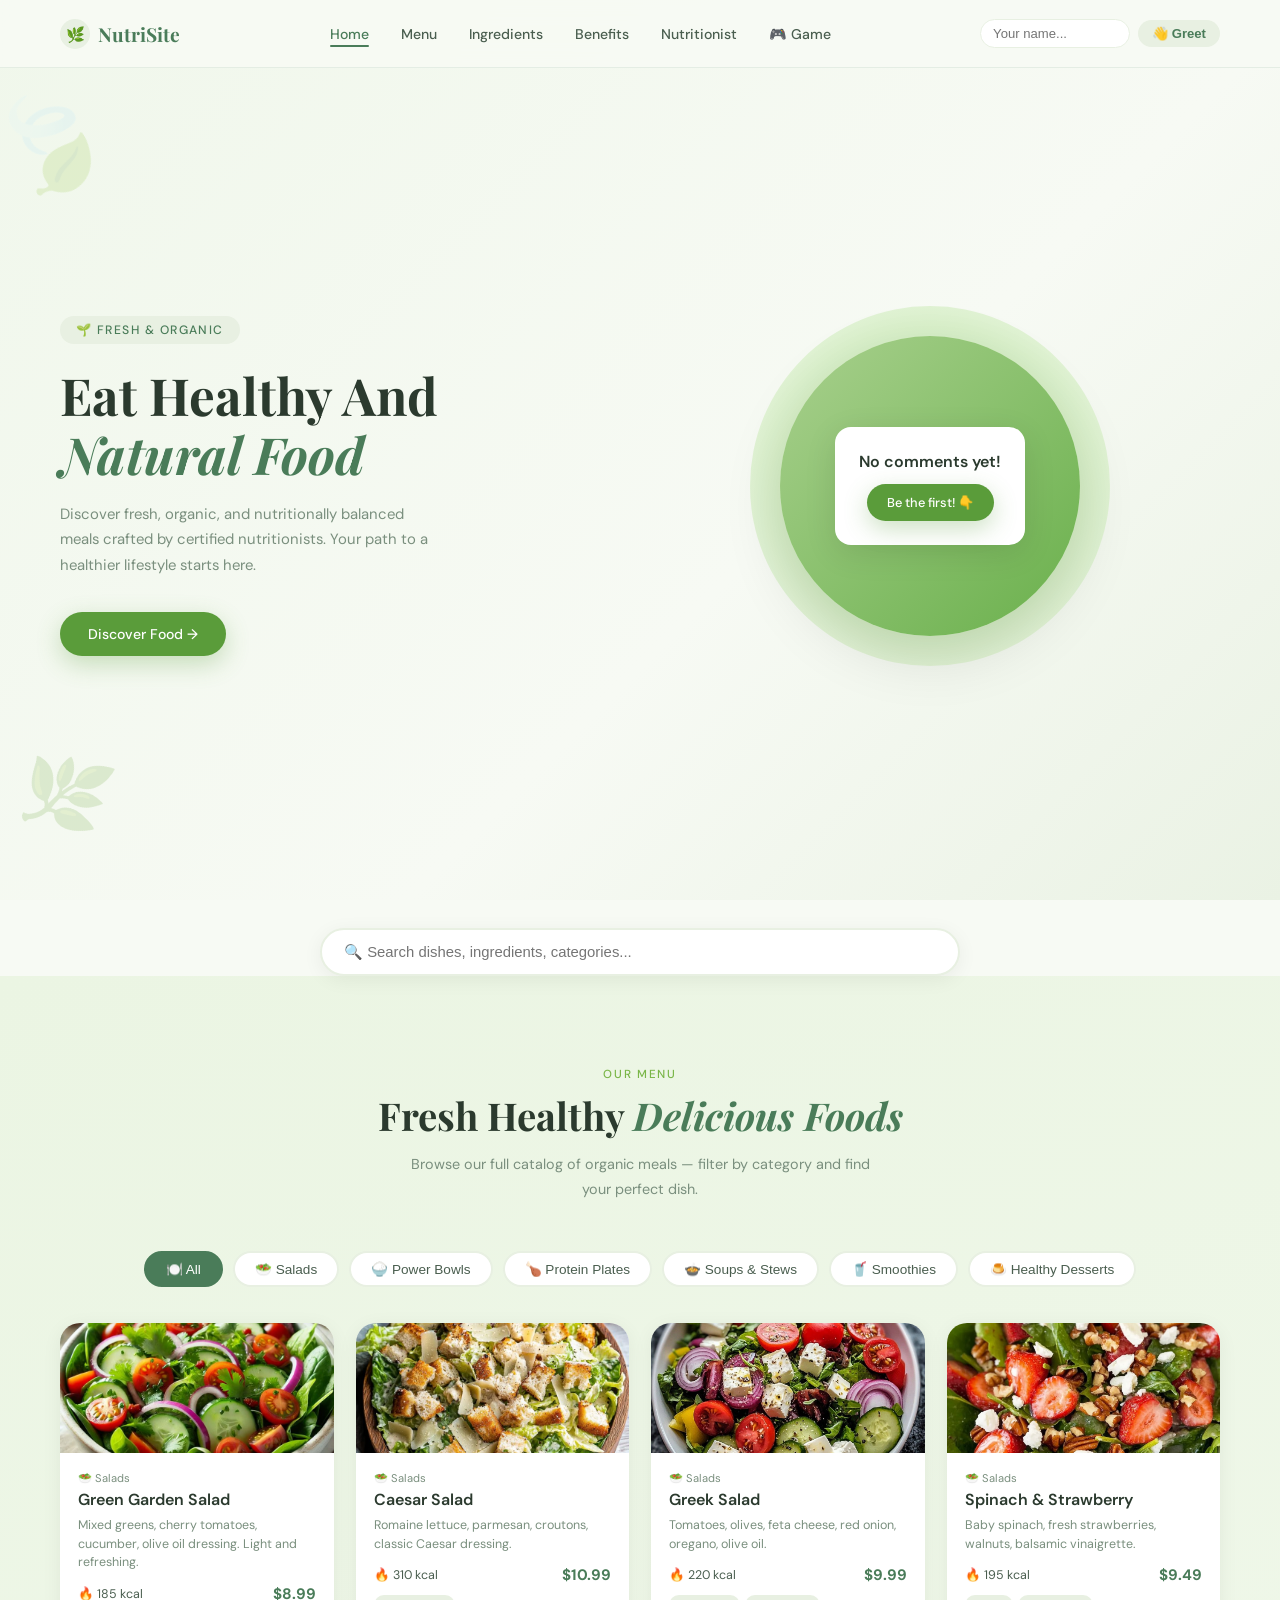
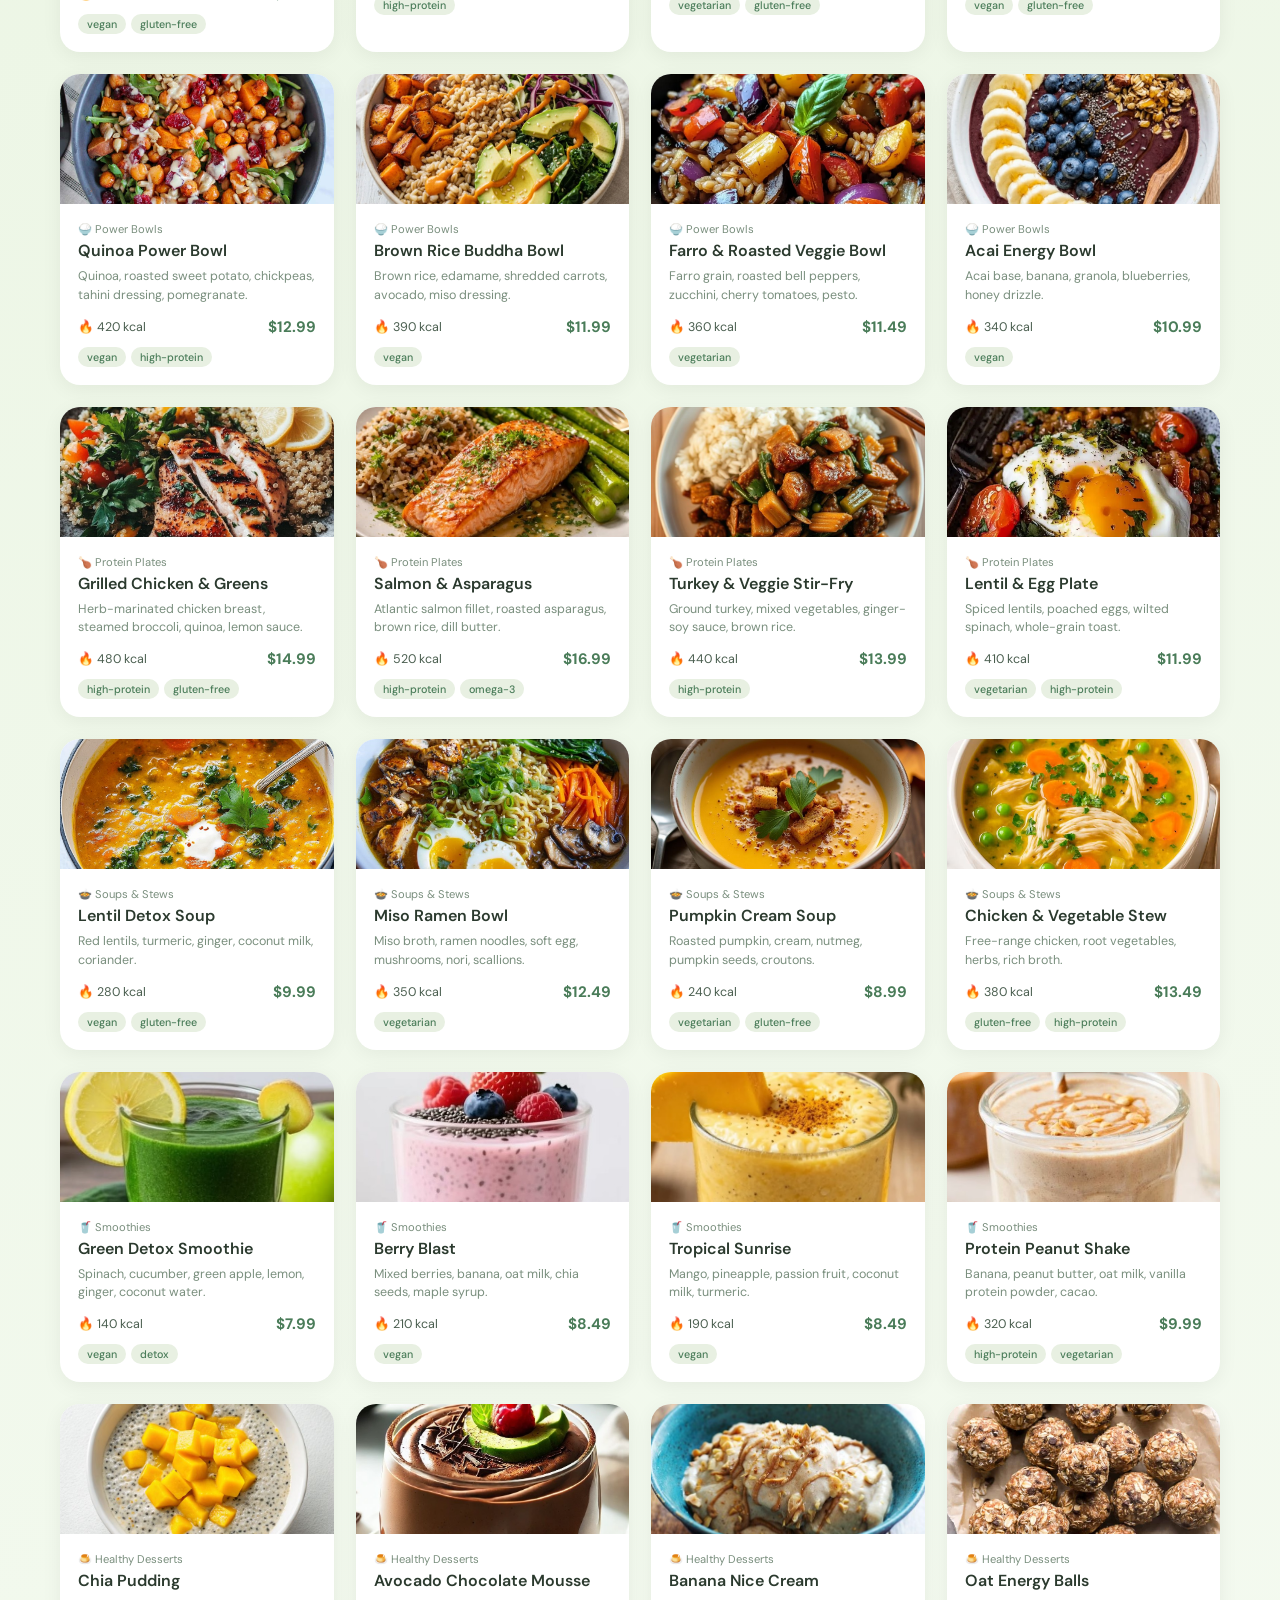
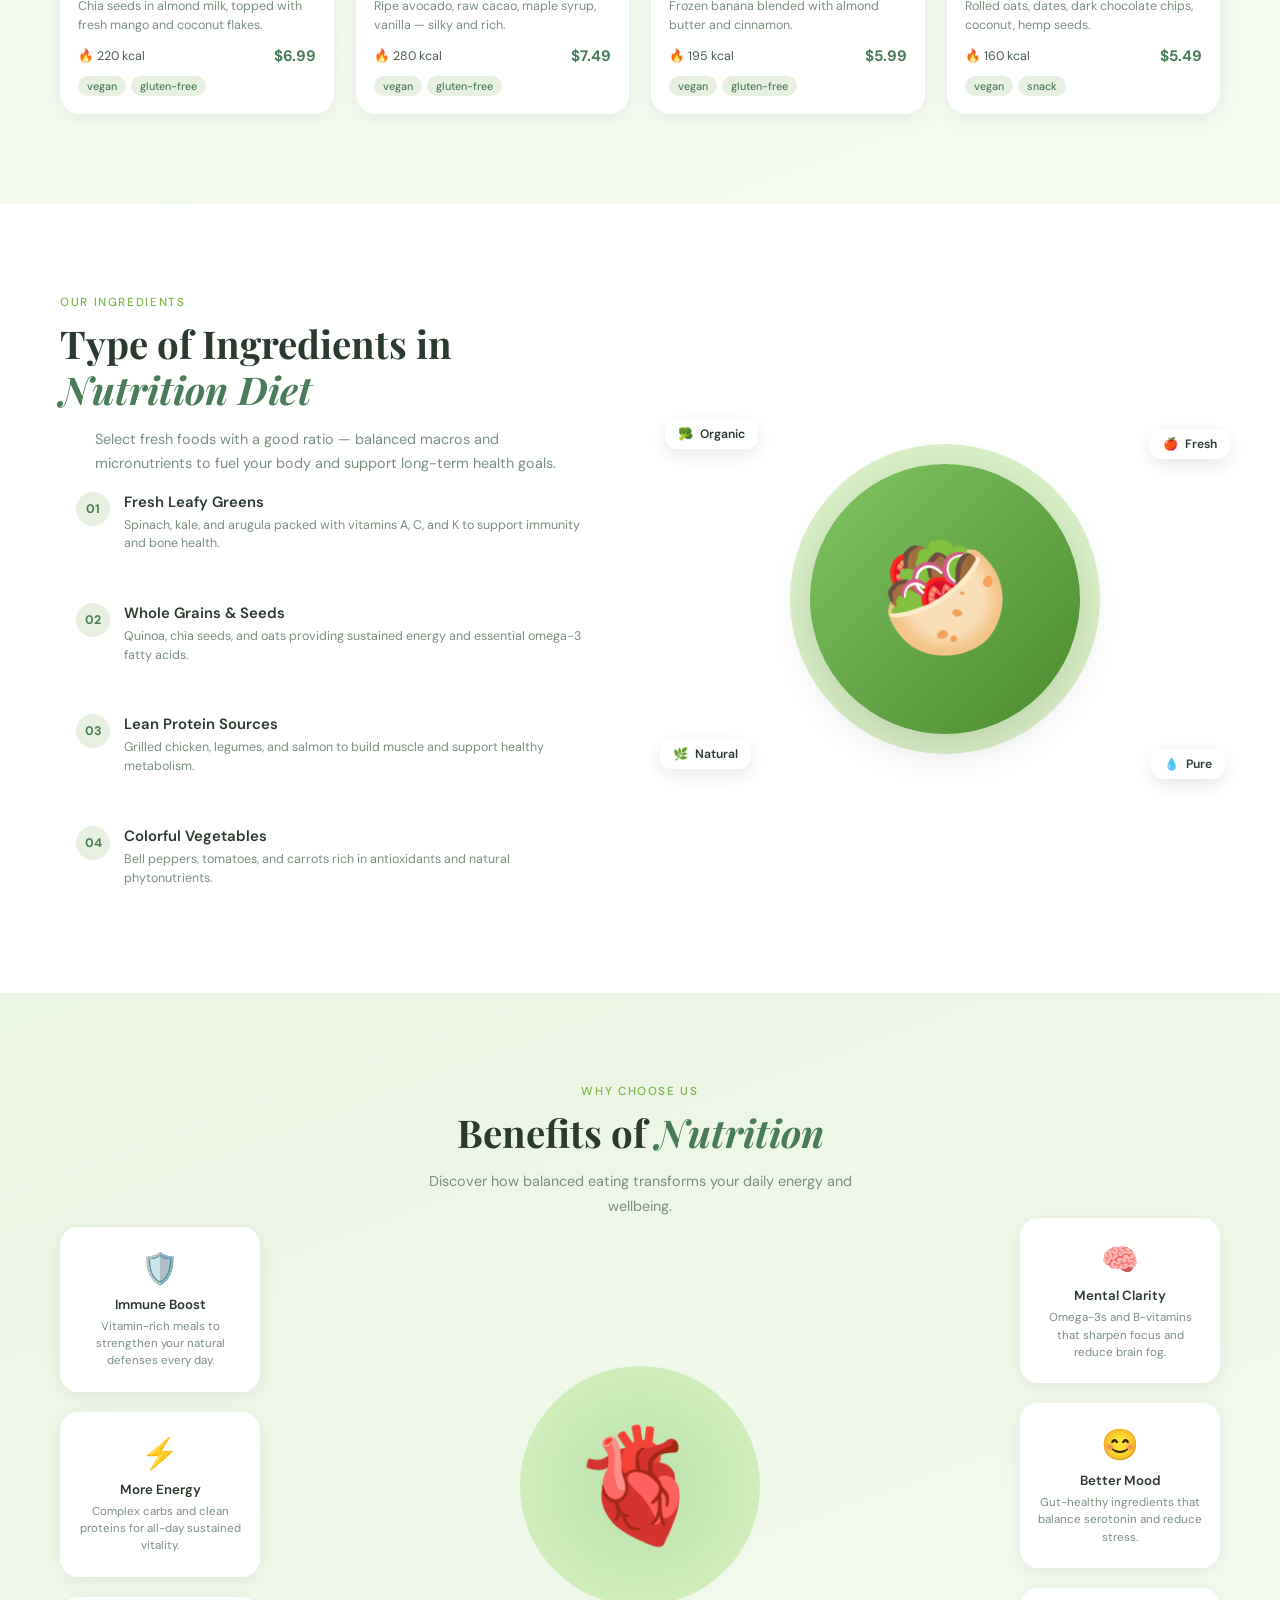
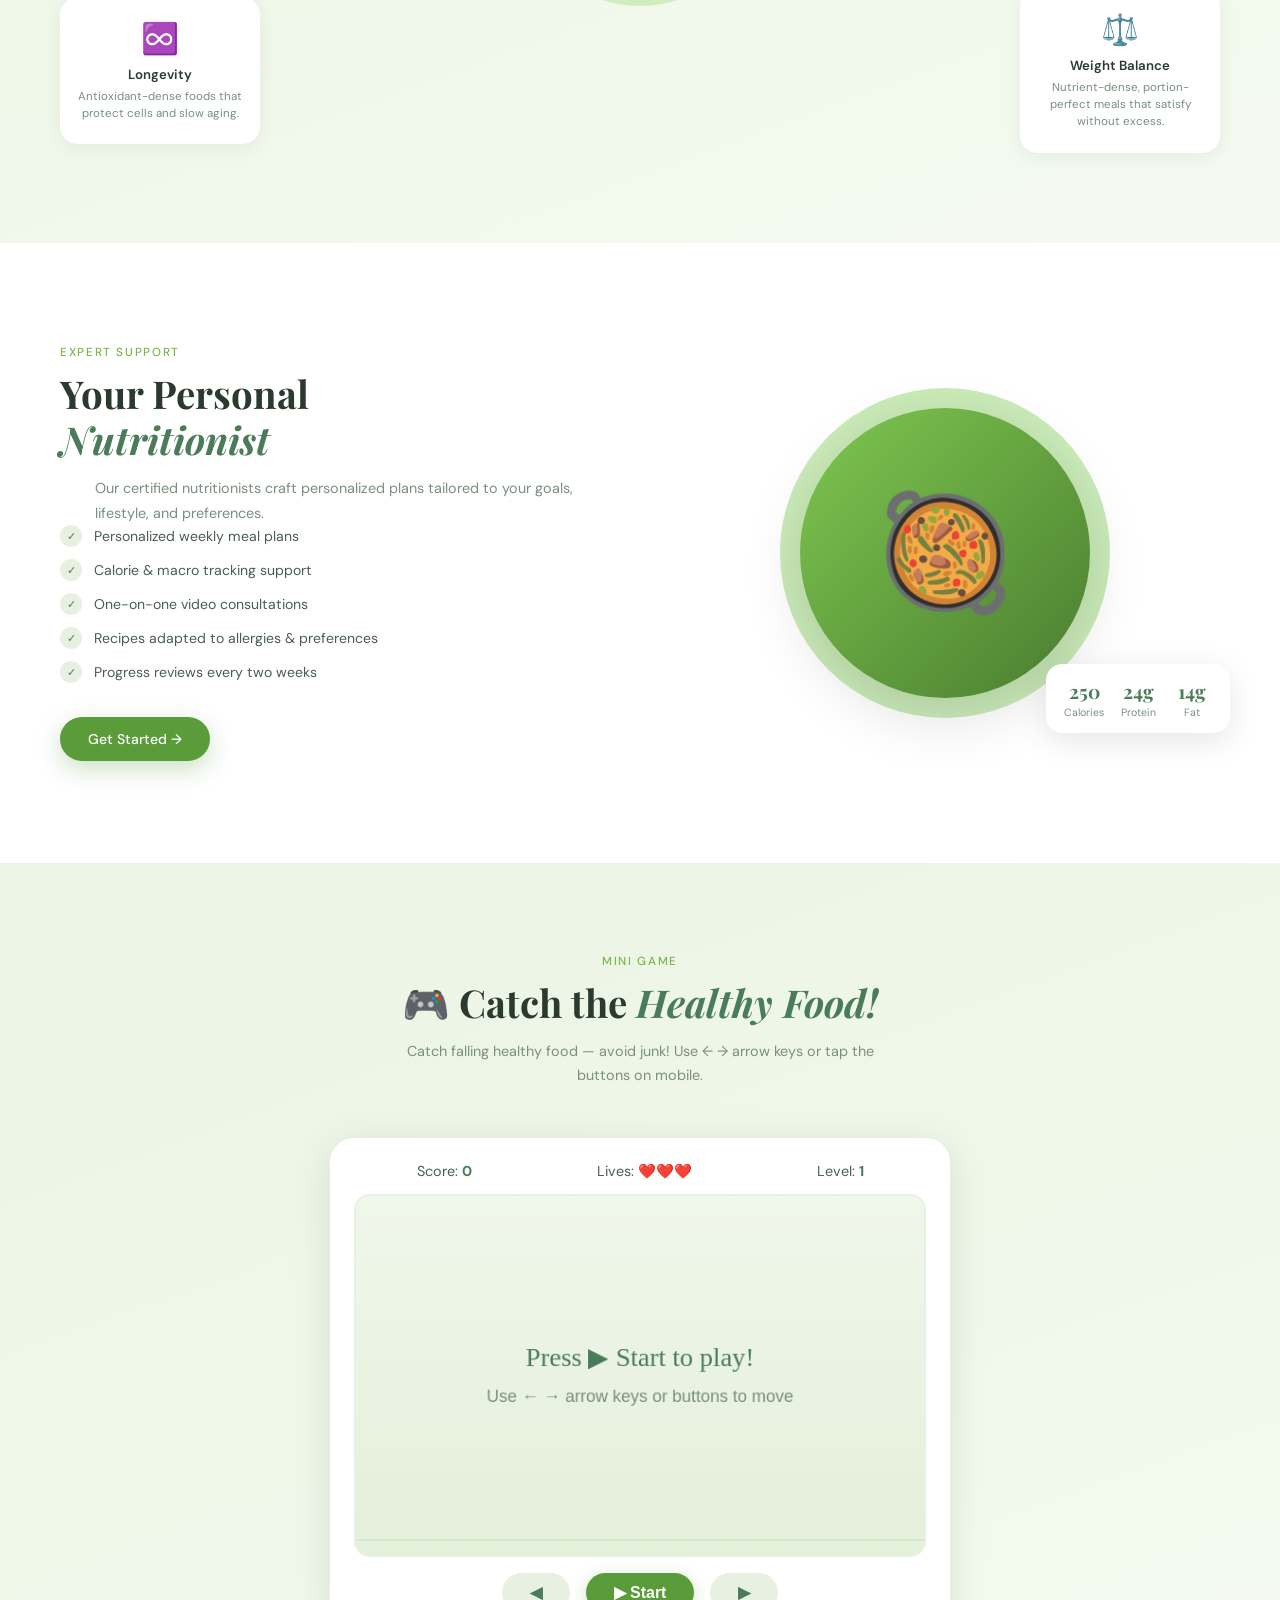
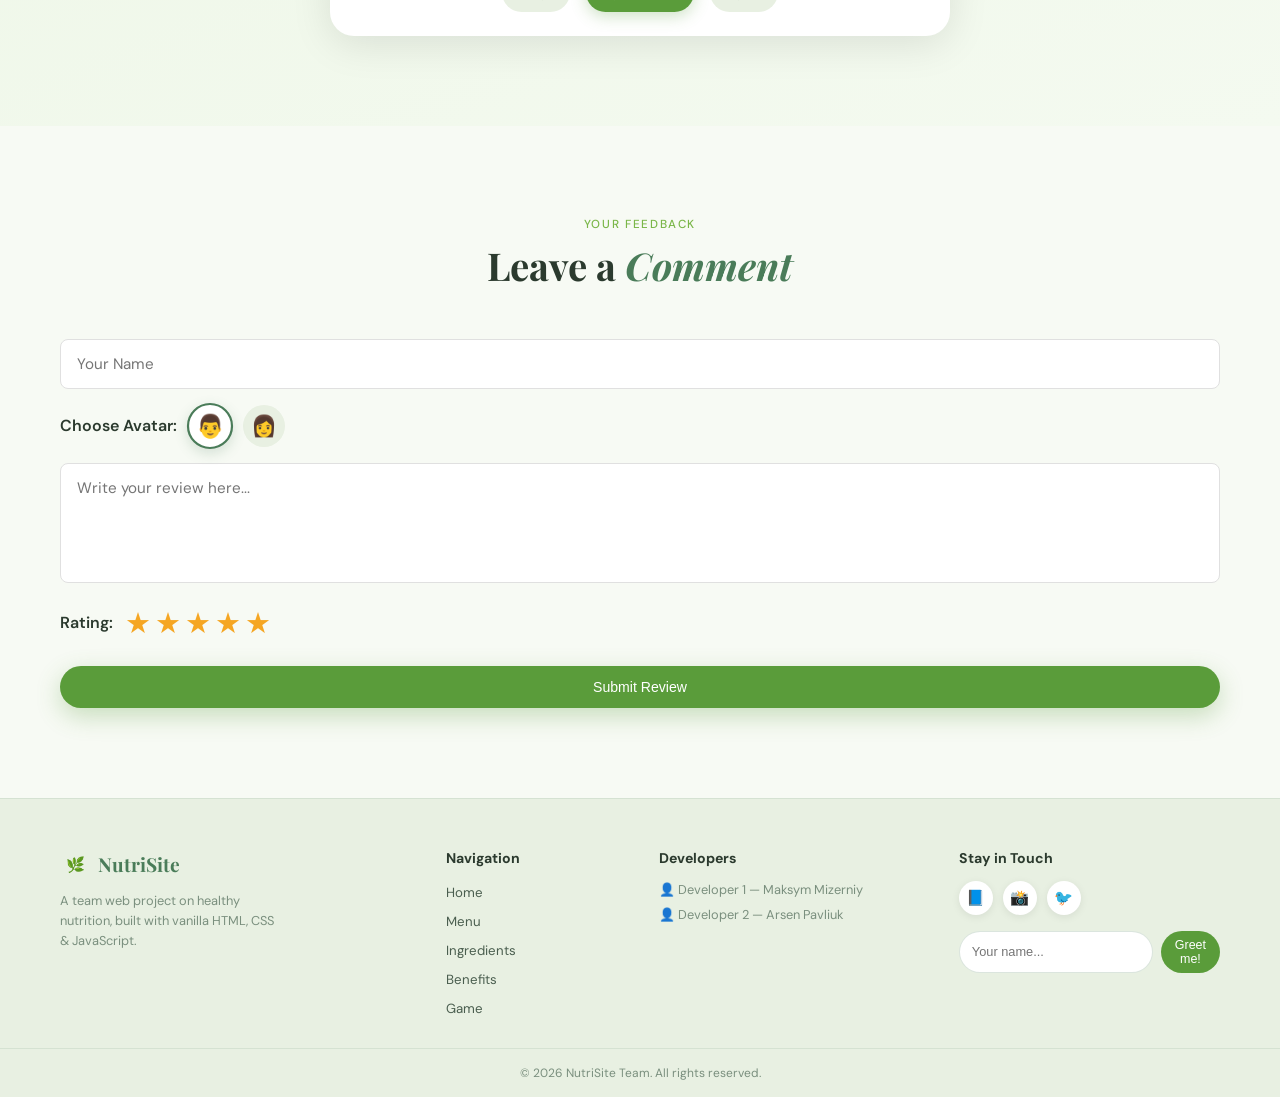
==== commit ebf6afee: "Add comment form and logic" ====
--- a/index.html
+++ b/index.html
@@ -63,26 +63,9 @@
       <div class="hero-visual">
         <div class="hero-circle"></div>
         <div class="hero-plate">🥗</div>
-        <div class="review-card">
-          <div class="review-avatar">
-            <span class="avatar-icon">👨</span>
-            <span class="review-name">Maksym Mizerniy</span>
-          </div>
-          <div class="stars">★★★★★</div>
-          <p class="review-text">
-            Truly amazing fresh food! Love every meal delivered to my door.
-          </p>
-        </div>
-        <div class="review-card">
-          <div class="review-avatar">
-            <span class="avatar-icon">👨</span>
-            <span class="review-name">Arsen Pavliuk</span>
-          </div>
-          <div class="stars">★★★★★</div>
-          <p class="review-text">
-            Healthy and delicious. Best nutrition service I've ever tried!
-          </p>
-        </div>
+
+        <!-- Контейнер для динамічних коментарів -->
+        <div id="heroReviews"></div>
       </div>
     </section>
 
@@ -317,6 +300,48 @@
       </div>
     </section>
 
+    <!-- ── LEAVE A REVIEW ── -->
+    <section id="reviews-form-section">
+      <div class="section-header reveal">
+        <p class="section-label">Your Feedback</p>
+        <h2 class="section-title">Leave a <em>Comment</em></h2>
+      </div>
+
+      <div class="review-form-wrapper reveal">
+        <input type="text" id="reviewName" placeholder="Your Name" />
+
+        <div class="avatar-selector">
+          <label>Choose Avatar:</label>
+          <button class="avatar-btn active" data-avatar="👨">👨</button>
+          <button class="avatar-btn" data-avatar="👩">👩</button>
+        </div>
+
+        <textarea
+          id="reviewText"
+          placeholder="Write your review here..."
+        ></textarea>
+
+        <div class="rating-selector">
+          <label>Rating:</label>
+          <div class="stars-input" id="starRating">
+            <span data-val="1">★</span>
+            <span data-val="2">★</span>
+            <span data-val="3">★</span>
+            <span data-val="4">★</span>
+            <span data-val="5">★</span>
+          </div>
+        </div>
+
+        <button
+          id="submitReviewBtn"
+          class="btn-primary"
+          style="width: 100%; justify-content: center"
+        >
+          Submit Review
+        </button>
+      </div>
+    </section>
+
     <footer>
       <div class="footer-inner">
         <div class="footer-col">
--- a/css/style.css
+++ b/css/style.css
@@ -2,622 +2,1530 @@
    NutriSite — style.css
    ============================================= */
 
-   :root {
-    --green-primary: #4a7c59;
-    --green-light: #7ab648;
-    --green-pale: #e8f0e2;
-    --green-btn: #5a9c3a;
-    --text-dark: #2b3a2e;
-    --text-mid: #4a5e4f;
-    --text-light: #7a8f7e;
-    --white: #ffffff;
-    --cream: #f7faf4;
-  }
-  
-  *,
-  *::before,
-  *::after {
-    box-sizing: border-box;
-    margin: 0;
-    padding: 0;
-  }
-  
-  html {
-    scroll-behavior: smooth;
-  }
-  
-  body {
-    font-family: "DM Sans", sans-serif;
-    background: var(--cream);
-    color: var(--text-dark);
-    overflow-x: hidden;
-  }
-  
-  /* ── NAVBAR ── */
-  #navbar {
-    position: fixed;
-    top: 0; left: 0; right: 0;
-    z-index: 200;
+:root {
+  --green-primary: #4a7c59;
+  --green-light: #7ab648;
+  --green-pale: #e8f0e2;
+  --green-btn: #5a9c3a;
+  --text-dark: #2b3a2e;
+  --text-mid: #4a5e4f;
+  --text-light: #7a8f7e;
+  --white: #ffffff;
+  --cream: #f7faf4;
+}
+
+*,
+*::before,
+*::after {
+  box-sizing: border-box;
+  margin: 0;
+  padding: 0;
+}
+
+html {
+  scroll-behavior: smooth;
+}
+
+body {
+  font-family: "DM Sans", sans-serif;
+  background: var(--cream);
+  color: var(--text-dark);
+  overflow-x: hidden;
+}
+
+/* ── NAVBAR ── */
+#navbar {
+  position: fixed;
+  top: 0;
+  left: 0;
+  right: 0;
+  z-index: 200;
+  display: flex;
+  align-items: center;
+  gap: 20px;
+  padding: 0 60px;
+  height: 68px;
+  background: rgba(247, 250, 244, 0.94);
+  backdrop-filter: blur(14px);
+  border-bottom: 1px solid rgba(74, 124, 89, 0.1);
+}
+
+.logo {
+  display: flex;
+  align-items: center;
+  gap: 8px;
+  font-family: "Playfair Display", serif;
+  font-size: 1.2rem;
+  font-weight: 700;
+  color: var(--green-primary);
+  text-decoration: none;
+}
+
+.logo-icon {
+  width: 30px;
+  height: 30px;
+  border-radius: 50%;
+  background: var(--green-pale);
+  display: flex;
+  align-items: center;
+  justify-content: center;
+  font-size: 0.95rem;
+}
+
+.nav-links {
+  display: flex;
+  gap: 32px;
+  list-style: none;
+  margin: 0 auto;
+}
+
+.nav-links a {
+  text-decoration: none;
+  font-size: 0.88rem;
+  font-weight: 500;
+  color: var(--text-mid);
+  transition: color 0.2s;
+  position: relative;
+}
+
+.nav-links a.active,
+.nav-links a:hover {
+  color: var(--green-primary);
+}
+
+.nav-links a.active::after {
+  content: "";
+  position: absolute;
+  bottom: -4px;
+  left: 0;
+  right: 0;
+  height: 2px;
+  background: var(--green-primary);
+  border-radius: 2px;
+}
+
+.nav-user {
+  display: flex;
+  align-items: center;
+  gap: 8px;
+  flex-shrink: 0;
+}
+
+.nav-user input {
+  padding: 6px 12px;
+  border-radius: 100px;
+  border: 1.5px solid var(--green-pale);
+  background: white;
+  font-size: 0.82rem;
+  outline: none;
+  width: 150px;
+  transition: border-color 0.2s;
+}
+
+.nav-user input:focus {
+  border-color: var(--green-primary);
+}
+
+.nav-user button {
+  padding: 6px 14px;
+  border-radius: 100px;
+  border: none;
+  background: var(--green-pale);
+  color: var(--green-primary);
+  font-size: 0.82rem;
+  font-weight: 600;
+  cursor: pointer;
+  transition: background 0.2s;
+}
+
+.nav-user button:hover {
+  background: #d0e8c0;
+}
+
+/* Hamburger */
+.hamburger {
+  display: none;
+  flex-direction: column;
+  gap: 5px;
+  background: none;
+  border: none;
+  cursor: pointer;
+  padding: 4px;
+  margin-left: auto;
+}
+
+.hamburger span {
+  display: block;
+  width: 24px;
+  height: 2px;
+  background: var(--green-primary);
+  border-radius: 2px;
+  transition: transform 0.3s, opacity 0.3s;
+}
+
+.hamburger.active span:nth-child(1) {
+  transform: translateY(7px) rotate(45deg);
+}
+.hamburger.active span:nth-child(2) {
+  opacity: 0;
+}
+.hamburger.active span:nth-child(3) {
+  transform: translateY(-7px) rotate(-45deg);
+}
+
+/* ── GREETING BANNER ── */
+.greet-banner {
+  position: fixed;
+  top: 68px;
+  left: 0;
+  right: 0;
+  z-index: 190;
+  background: var(--green-primary);
+  color: white;
+  display: flex;
+  align-items: center;
+  justify-content: space-between;
+  padding: 12px 60px;
+  font-size: 0.9rem;
+  font-weight: 500;
+  animation: slideDown 0.4s ease;
+}
+
+.greet-banner button {
+  background: none;
+  border: none;
+  color: white;
+  font-size: 1.3rem;
+  cursor: pointer;
+  line-height: 1;
+}
+
+.greet-banner.hidden {
+  display: none;
+}
+
+@keyframes slideDown {
+  from {
+    transform: translateY(-100%);
+  }
+  to {
+    transform: translateY(0);
+  }
+}
+
+/* ── HERO ── */
+#hero {
+  min-height: 100vh;
+  padding: 72px 60px 0;
+  display: grid;
+  grid-template-columns: 1fr 1fr;
+  align-items: center;
+  position: relative;
+  overflow: hidden;
+  background: linear-gradient(135deg, #f0f7eb 0%, #f7faf4 60%, #eaf2e4 100%);
+}
+
+.leaf {
+  position: absolute;
+  opacity: 0.16;
+  pointer-events: none;
+  font-size: 6rem;
+}
+
+.leaf-tl {
+  top: 80px;
+  left: -10px;
+  transform: rotate(-30deg);
+}
+.leaf-bl {
+  bottom: 60px;
+  left: 20px;
+  transform: rotate(20deg);
+  font-size: 4.5rem;
+}
+
+.hero-content {
+  padding: 40px 0;
+  z-index: 2;
+}
+
+.hero-tag {
+  display: inline-block;
+  background: var(--green-pale);
+  color: var(--green-primary);
+  font-size: 0.76rem;
+  font-weight: 500;
+  letter-spacing: 0.12em;
+  text-transform: uppercase;
+  padding: 6px 16px;
+  border-radius: 100px;
+  margin-bottom: 22px;
+}
+
+.hero-title {
+  font-family: "Playfair Display", serif;
+  font-size: clamp(2.2rem, 4vw, 3.4rem);
+  font-weight: 700;
+  line-height: 1.15;
+  margin-bottom: 18px;
+}
+
+.hero-title em {
+  font-style: italic;
+  color: var(--green-primary);
+}
+
+.hero-desc {
+  font-size: 0.93rem;
+  line-height: 1.7;
+  color: var(--text-light);
+  max-width: 380px;
+  margin-bottom: 34px;
+}
+
+.btn-primary {
+  display: inline-flex;
+  align-items: center;
+  gap: 8px;
+  background: var(--green-btn);
+  color: white;
+  font-size: 0.88rem;
+  font-weight: 500;
+  padding: 13px 28px;
+  border-radius: 100px;
+  text-decoration: none;
+  cursor: pointer;
+  border: none;
+  transition: transform 0.2s, box-shadow 0.2s;
+  box-shadow: 0 8px 24px rgba(90, 156, 58, 0.3);
+}
+
+.btn-primary:hover {
+  transform: translateY(-2px);
+  box-shadow: 0 12px 32px rgba(90, 156, 58, 0.4);
+}
+
+.hero-visual {
+  position: relative;
+  display: flex;
+  align-items: center;
+  justify-content: center;
+  height: 500px;
+}
+
+.hero-circle {
+  width: 360px;
+  height: 360px;
+  border-radius: 50%;
+  background: radial-gradient(
+    circle,
+    #c8e6b4 0%,
+    #d8f0c8 60%,
+    transparent 100%
+  );
+  position: absolute;
+  top: 50%;
+  left: 50%;
+  transform: translate(-50%, -50%);
+}
+
+.hero-plate {
+  width: 300px;
+  height: 300px;
+  border-radius: 50%;
+  background: linear-gradient(135deg, #a8d08d, #6ab04c);
+  display: flex;
+  align-items: center;
+  justify-content: center;
+  font-size: 7.5rem;
+  box-shadow: 0 20px 60px rgba(0, 0, 0, 0.12);
+  position: relative;
+  z-index: 2;
+}
+
+.review-card {
+  position: absolute;
+  background: white;
+  border-radius: 16px;
+  padding: 14px 18px;
+  box-shadow: 0 8px 32px rgba(0, 0, 0, 0.1);
+  max-width: 185px;
+  z-index: 3;
+  animation: floatY 4s ease-in-out infinite;
+}
+
+.review-card:first-of-type {
+  bottom: 60px;
+  left: -10px;
+}
+.review-card:last-of-type {
+  bottom: 100px;
+  right: -10px;
+  animation-delay: 1.5s;
+}
+
+@keyframes floatY {
+  0%,
+  100% {
+    transform: translateY(0);
+  }
+  50% {
+    transform: translateY(-8px);
+  }
+}
+
+.review-avatar {
+  display: flex;
+  align-items: center;
+  gap: 8px;
+  margin-bottom: 6px;
+}
+.avatar-icon {
+  width: 26px;
+  height: 26px;
+  border-radius: 50%;
+  background: var(--green-pale);
+  display: flex;
+  align-items: center;
+  justify-content: center;
+  font-size: 0.8rem;
+}
+.review-name {
+  font-size: 0.76rem;
+  font-weight: 600;
+}
+.stars {
+  color: #f5a623;
+  font-size: 0.63rem;
+  margin-bottom: 4px;
+}
+.review-text {
+  font-size: 0.68rem;
+  line-height: 1.5;
+  color: var(--text-light);
+}
+
+/* ── SEARCH ── */
+.search-section {
+  position: relative;
+  max-width: 680px;
+  margin: 0 auto;
+  padding: 28px 20px 0;
+}
+
+.search-section input {
+  width: 100%;
+  padding: 14px 22px;
+  border-radius: 100px;
+  border: 2px solid var(--green-pale);
+  background: white;
+  font-size: 0.93rem;
+  outline: none;
+  transition: border-color 0.2s;
+  box-shadow: 0 4px 20px rgba(0, 0, 0, 0.06);
+}
+
+.search-section input:focus {
+  border-color: var(--green-primary);
+}
+
+.search-results {
+  position: absolute;
+  top: calc(100% - 6px);
+  left: 20px;
+  right: 20px;
+  background: white;
+  border-radius: 16px;
+  box-shadow: 0 8px 32px rgba(0, 0, 0, 0.12);
+  z-index: 100;
+  overflow: hidden;
+}
+
+.search-results.hidden {
+  display: none;
+}
+
+.search-item {
+  display: flex;
+  align-items: center;
+  gap: 12px;
+  padding: 12px 18px;
+  cursor: pointer;
+  transition: background 0.15s;
+  font-size: 0.88rem;
+}
+
+.search-item:hover {
+  background: var(--green-pale);
+}
+.search-item small {
+  color: var(--text-light);
+  margin-left: 4px;
+}
+.search-price {
+  margin-left: auto;
+  color: var(--green-primary);
+  font-weight: 600;
+}
+
+.search-thumb {
+  width: 32px;
+  height: 32px;
+  display: flex;
+  align-items: center;
+  justify-content: center;
+  font-size: 1.2rem;
+  flex-shrink: 0;
+}
+
+.search-thumb img {
+  width: 32px;
+  height: 32px;
+  object-fit: cover;
+  border-radius: 8px;
+}
+
+/* ── CATALOG ── */
+#menu {
+  background: linear-gradient(160deg, #ebf5e3 0%, #f4faf0 100%);
+}
+
+.cat-tabs {
+  display: flex;
+  flex-wrap: wrap;
+  gap: 10px;
+  justify-content: center;
+  margin-bottom: 36px;
+}
+
+.cat-tab {
+  padding: 8px 20px;
+  border-radius: 100px;
+  border: 2px solid var(--green-pale);
+  background: white;
+  color: var(--text-mid);
+  font-size: 0.85rem;
+  font-weight: 500;
+  cursor: pointer;
+  transition: all 0.2s;
+}
+
+.cat-tab:hover,
+.cat-tab.active {
+  background: var(--green-primary);
+  color: white;
+  border-color: var(--green-primary);
+}
+
+.menu-grid {
+  display: grid;
+  grid-template-columns: repeat(auto-fill, minmax(260px, 1fr));
+  gap: 22px;
+}
+
+.dish-card {
+  background: white;
+  border-radius: 20px;
+  overflow: hidden;
+  box-shadow: 0 4px 20px rgba(0, 0, 0, 0.06);
+  cursor: pointer;
+  transition: transform 0.25s, box-shadow 0.25s;
+}
+
+.dish-card:hover {
+  transform: translateY(-5px);
+  box-shadow: 0 12px 36px rgba(0, 0, 0, 0.12);
+}
+
+.dish-icon {
+  height: 130px;
+  background: linear-gradient(135deg, #d8f0c8, #b8e0a0);
+  display: flex;
+  align-items: center;
+  justify-content: center;
+  font-size: 4rem;
+  overflow: hidden;
+}
+
+.dish-icon--photo {
+  background: none;
+  font-size: 0;
+}
+.dish-icon--photo img {
+  width: 100%;
+  height: 100%;
+  object-fit: cover;
+  display: block;
+}
+
+.dish-info {
+  padding: 18px;
+}
+.dish-cat {
+  font-size: 0.7rem;
+  color: var(--text-light);
+  margin-bottom: 4px;
+}
+.dish-name {
+  font-size: 1rem;
+  font-weight: 600;
+  margin-bottom: 6px;
+}
+.dish-desc {
+  font-size: 0.78rem;
+  color: var(--text-light);
+  line-height: 1.5;
+  margin-bottom: 12px;
+}
+.dish-meta {
+  display: flex;
+  justify-content: space-between;
+  align-items: center;
+  margin-bottom: 10px;
+}
+.dish-cal {
+  font-size: 0.78rem;
+  color: var(--text-mid);
+}
+.dish-price {
+  font-size: 0.95rem;
+  font-weight: 700;
+  color: var(--green-primary);
+}
+.dish-tags {
+  display: flex;
+  flex-wrap: wrap;
+  gap: 5px;
+}
+.tag {
+  padding: 3px 9px;
+  border-radius: 100px;
+  background: var(--green-pale);
+  color: var(--green-primary);
+  font-size: 0.67rem;
+  font-weight: 500;
+}
+
+/* ── SECTION COMMONS ── */
+section {
+  padding: 90px 60px;
+}
+.section-header {
+  text-align: center;
+  margin-bottom: 50px;
+}
+.section-label {
+  font-size: 0.73rem;
+  font-weight: 500;
+  letter-spacing: 0.14em;
+  text-transform: uppercase;
+  color: var(--green-light);
+  margin-bottom: 10px;
+}
+.section-title {
+  font-family: "Playfair Display", serif;
+  font-size: clamp(1.8rem, 3vw, 2.6rem);
+  font-weight: 700;
+  line-height: 1.2;
+  margin-bottom: 14px;
+}
+.section-title em {
+  font-style: italic;
+  color: var(--green-primary);
+}
+.section-sub {
+  font-size: 0.9rem;
+  color: var(--text-light);
+  line-height: 1.7;
+  max-width: 480px;
+  margin: 0 auto;
+}
+
+/* ── INGREDIENTS ── */
+#ingredients {
+  display: grid;
+  grid-template-columns: 1fr 1fr;
+  gap: 60px;
+  align-items: center;
+  background: white;
+}
+.ing-list {
+  display: flex;
+  flex-direction: column;
+  gap: 18px;
+}
+.ing-item {
+  display: flex;
+  align-items: flex-start;
+  gap: 14px;
+  padding: 16px;
+  border-radius: 14px;
+  transition: background 0.2s;
+  cursor: default;
+}
+.ing-item:hover {
+  background: var(--green-pale);
+}
+.ing-num {
+  width: 34px;
+  height: 34px;
+  border-radius: 50%;
+  flex-shrink: 0;
+  background: var(--green-pale);
+  display: flex;
+  align-items: center;
+  justify-content: center;
+  font-size: 0.78rem;
+  font-weight: 700;
+  color: var(--green-primary);
+}
+.ing-text h4 {
+  font-size: 0.93rem;
+  font-weight: 600;
+  margin-bottom: 4px;
+}
+.ing-text p {
+  font-size: 0.78rem;
+  color: var(--text-light);
+  line-height: 1.5;
+}
+
+.ing-visual {
+  position: relative;
+  height: 400px;
+  display: flex;
+  align-items: center;
+  justify-content: center;
+}
+.ing-circle {
+  width: 310px;
+  height: 310px;
+  border-radius: 50%;
+  background: radial-gradient(
+    circle,
+    #c5e6ae 0%,
+    #daf0c8 70%,
+    transparent 100%
+  );
+  position: absolute;
+}
+.ing-bowl {
+  width: 270px;
+  height: 270px;
+  border-radius: 50%;
+  background: linear-gradient(135deg, #81c564, #4a8a2e);
+  display: flex;
+  align-items: center;
+  justify-content: center;
+  font-size: 6.5rem;
+  z-index: 2;
+  box-shadow: 0 16px 48px rgba(0, 0, 0, 0.12);
+}
+.badge {
+  position: absolute;
+  background: white;
+  border-radius: 12px;
+  padding: 7px 13px;
+  display: flex;
+  align-items: center;
+  gap: 7px;
+  box-shadow: 0 6px 20px rgba(0, 0, 0, 0.1);
+  z-index: 3;
+  font-size: 0.76rem;
+  font-weight: 600;
+}
+.badge-tl {
+  top: 20px;
+  left: -5px;
+}
+.badge-tr {
+  top: 30px;
+  right: -10px;
+}
+.badge-bl {
+  bottom: 30px;
+  left: -10px;
+}
+.badge-br {
+  bottom: 20px;
+  right: -5px;
+}
+
+/* ── BENEFITS ── */
+#benefits {
+  background: linear-gradient(160deg, #ebf5e3 0%, #f4faf0 100%);
+  text-align: center;
+}
+.benefits-grid {
+  display: grid;
+  grid-template-columns: 200px 1fr 200px;
+  gap: 28px;
+  align-items: center;
+}
+.benefits-col {
+  display: flex;
+  flex-direction: column;
+  gap: 20px;
+}
+.benefit-card {
+  background: white;
+  border-radius: 18px;
+  padding: 22px 18px;
+  text-align: center;
+  box-shadow: 0 4px 20px rgba(0, 0, 0, 0.06);
+  transition: transform 0.25s, box-shadow 0.25s;
+  cursor: default;
+}
+.benefit-card:hover {
+  transform: translateY(-4px);
+  box-shadow: 0 12px 36px rgba(0, 0, 0, 0.1);
+}
+.benefit-icon {
+  font-size: 1.9rem;
+  margin-bottom: 8px;
+}
+.benefit-card h4 {
+  font-size: 0.83rem;
+  font-weight: 600;
+  margin-bottom: 5px;
+}
+.benefit-card p {
+  font-size: 0.72rem;
+  color: var(--text-light);
+  line-height: 1.5;
+}
+.benefits-center {
+  display: flex;
+  align-items: center;
+  justify-content: center;
+}
+.heart-visual {
+  width: 240px;
+  height: 240px;
+  border-radius: 50%;
+  background: radial-gradient(
+    circle,
+    #b8dfaa 0%,
+    #d0eebc 70%,
+    transparent 100%
+  );
+  display: flex;
+  align-items: center;
+  justify-content: center;
+  font-size: 7rem;
+  animation: pulse 3s ease-in-out infinite;
+}
+
+@keyframes pulse {
+  0%,
+  100% {
+    transform: scale(1);
+  }
+  50% {
+    transform: scale(1.04);
+  }
+}
+
+/* ── NUTRITIONIST ── */
+#nutritionist {
+  display: grid;
+  grid-template-columns: 1fr 1fr;
+  gap: 60px;
+  align-items: center;
+  background: white;
+}
+.nutri-checklist {
+  list-style: none;
+  display: flex;
+  flex-direction: column;
+  gap: 12px;
+  margin-bottom: 34px;
+}
+.nutri-checklist li {
+  display: flex;
+  align-items: center;
+  gap: 12px;
+  font-size: 0.88rem;
+  color: var(--text-mid);
+}
+.check-icon {
+  width: 22px;
+  height: 22px;
+  border-radius: 50%;
+  flex-shrink: 0;
+  background: var(--green-pale);
+  display: flex;
+  align-items: center;
+  justify-content: center;
+  color: var(--green-primary);
+  font-size: 0.68rem;
+}
+.nutri-visual {
+  position: relative;
+  height: 440px;
+  display: flex;
+  align-items: center;
+  justify-content: center;
+}
+.nutri-circle {
+  width: 330px;
+  height: 330px;
+  border-radius: 50%;
+  background: radial-gradient(
+    circle,
+    #b8dfaa 0%,
+    #caeab8 70%,
+    transparent 100%
+  );
+  position: absolute;
+}
+.nutri-bowl {
+  width: 290px;
+  height: 290px;
+  border-radius: 50%;
+  background: linear-gradient(135deg, #7ec850, #4a7c30);
+  display: flex;
+  align-items: center;
+  justify-content: center;
+  font-size: 7rem;
+  z-index: 2;
+  box-shadow: 0 20px 60px rgba(0, 0, 0, 0.12);
+}
+.nutri-stats {
+  position: absolute;
+  right: -10px;
+  bottom: 40px;
+  background: white;
+  border-radius: 16px;
+  padding: 14px 18px;
+  box-shadow: 0 8px 32px rgba(0, 0, 0, 0.1);
+  z-index: 3;
+  display: grid;
+  grid-template-columns: repeat(3, 1fr);
+  gap: 14px;
+  text-align: center;
+}
+.stat-val {
+  font-family: "Playfair Display", serif;
+  font-size: 1.2rem;
+  font-weight: 700;
+  color: var(--green-primary);
+}
+.stat-lbl {
+  font-size: 0.66rem;
+  color: var(--text-light);
+  margin-top: 2px;
+}
+
+/* ── GAME ── */
+#game {
+  background: linear-gradient(160deg, #ebf5e3 0%, #f4faf0 100%);
+}
+.game-wrapper {
+  max-width: 620px;
+  margin: 0 auto;
+  background: white;
+  border-radius: 24px;
+  padding: 24px;
+  box-shadow: 0 8px 40px rgba(0, 0, 0, 0.1);
+}
+.game-hud {
+  display: flex;
+  justify-content: space-around;
+  margin-bottom: 14px;
+  font-size: 0.9rem;
+  color: var(--text-mid);
+}
+.game-hud strong {
+  color: var(--green-primary);
+}
+#gameCanvas {
+  display: block;
+  width: 100%;
+  max-width: 600px;
+  border-radius: 16px;
+  border: 2px solid var(--green-pale);
+}
+.game-controls {
+  display: flex;
+  justify-content: center;
+  gap: 16px;
+  margin-top: 16px;
+}
+.game-btn {
+  padding: 10px 28px;
+  border-radius: 100px;
+  border: none;
+  background: var(--green-pale);
+  color: var(--green-primary);
+  font-size: 1rem;
+  font-weight: 600;
+  cursor: pointer;
+  transition: background 0.2s;
+}
+.game-btn:hover {
+  background: #c8e0b0;
+}
+#btnStart {
+  background: var(--green-btn);
+  color: white;
+  box-shadow: 0 4px 16px rgba(90, 156, 58, 0.3);
+}
+.game-over {
+  text-align: center;
+  padding: 20px;
+  margin-top: 16px;
+  background: var(--green-pale);
+  border-radius: 16px;
+}
+.game-over h3 {
+  font-family: "Playfair Display", serif;
+  font-size: 1.6rem;
+  margin-bottom: 8px;
+  color: var(--green-primary);
+}
+.game-over p {
+  margin-bottom: 14px;
+  color: var(--text-mid);
+}
+.game-over button {
+  padding: 10px 26px;
+  border-radius: 100px;
+  border: none;
+  background: var(--green-btn);
+  color: white;
+  font-size: 0.9rem;
+  cursor: pointer;
+}
+.game-over.hidden {
+  display: none;
+}
+
+/* ── MODAL ── */
+.modal {
+  position: fixed;
+  inset: 0;
+  z-index: 300;
+  display: flex;
+  align-items: center;
+  justify-content: center;
+}
+.modal.hidden {
+  display: none;
+}
+.modal-overlay {
+  position: absolute;
+  inset: 0;
+  background: rgba(0, 0, 0, 0.45);
+}
+.modal-box {
+  position: relative;
+  background: white;
+  border-radius: 24px;
+  padding: 36px;
+  max-width: 440px;
+  width: 90%;
+  z-index: 1;
+  animation: modalIn 0.3s ease;
+}
+
+@keyframes modalIn {
+  from {
+    transform: scale(0.9);
+    opacity: 0;
+  }
+  to {
+    transform: scale(1);
+    opacity: 1;
+  }
+}
+
+.modal-close {
+  position: absolute;
+  top: 16px;
+  right: 20px;
+  background: none;
+  border: none;
+  font-size: 1.6rem;
+  cursor: pointer;
+  color: var(--text-light);
+}
+.modal-icon {
+  font-size: 5rem;
+  text-align: center;
+  margin-bottom: 10px;
+}
+.modal-icon--photo {
+  font-size: 0;
+  display: flex;
+  justify-content: center;
+  margin-bottom: 16px;
+}
+.modal-icon--photo img {
+  width: 180px;
+  height: 180px;
+  object-fit: cover;
+  border-radius: 50%;
+  box-shadow: 0 8px 32px rgba(0, 0, 0, 0.14);
+}
+
+.modal-cat {
+  font-size: 0.72rem;
+  color: var(--text-light);
+  text-align: center;
+  margin-bottom: 4px;
+}
+.modal-title {
+  font-family: "Playfair Display", serif;
+  font-size: 1.5rem;
+  text-align: center;
+  margin-bottom: 12px;
+}
+.modal-desc {
+  font-size: 0.88rem;
+  color: var(--text-light);
+  line-height: 1.6;
+  text-align: center;
+  margin-bottom: 20px;
+}
+.modal-macros {
+  display: flex;
+  justify-content: center;
+  gap: 28px;
+  margin-bottom: 18px;
+}
+.macro {
+  text-align: center;
+}
+.macro-val {
+  display: block;
+  font-weight: 700;
+  font-size: 1rem;
+  color: var(--text-dark);
+}
+.macro-lbl {
+  font-size: 0.7rem;
+  color: var(--text-light);
+}
+.modal-price {
+  text-align: center;
+  font-size: 1.5rem;
+  font-weight: 700;
+  color: var(--green-primary);
+  margin-bottom: 20px;
+}
+
+/* ── FOOTER ── */
+footer {
+  background: var(--green-pale);
+  border-top: 1px solid rgba(74, 124, 89, 0.12);
+}
+.footer-inner {
+  display: grid;
+  grid-template-columns: 2fr 1fr 1.5fr 1.5fr;
+  gap: 40px;
+  padding: 50px 60px 30px;
+}
+.footer-col h4 {
+  font-size: 0.88rem;
+  font-weight: 700;
+  margin-bottom: 14px;
+  color: var(--text-dark);
+}
+.footer-about {
+  font-size: 0.8rem;
+  color: var(--text-light);
+  line-height: 1.6;
+  max-width: 220px;
+}
+.footer-links,
+.footer-team {
+  list-style: none;
+  display: flex;
+  flex-direction: column;
+  gap: 8px;
+}
+.footer-links a {
+  text-decoration: none;
+  font-size: 0.83rem;
+  color: var(--text-mid);
+  transition: color 0.2s;
+}
+.footer-links a:hover {
+  color: var(--green-primary);
+}
+.footer-team li {
+  font-size: 0.8rem;
+  color: var(--text-light);
+}
+.footer-socials {
+  display: flex;
+  gap: 10px;
+  margin-bottom: 16px;
+}
+.social-btn {
+  width: 34px;
+  height: 34px;
+  border-radius: 50%;
+  background: white;
+  display: flex;
+  align-items: center;
+  justify-content: center;
+  font-size: 0.95rem;
+  text-decoration: none;
+  box-shadow: 0 2px 8px rgba(0, 0, 0, 0.08);
+  transition: transform 0.2s;
+}
+.social-btn:hover {
+  transform: translateY(-2px);
+}
+.footer-greet {
+  display: flex;
+  gap: 8px;
+}
+.footer-greet input {
+  flex: 1;
+  padding: 7px 12px;
+  border-radius: 100px;
+  border: 1.5px solid rgba(74, 124, 89, 0.2);
+  background: white;
+  font-size: 0.8rem;
+  outline: none;
+}
+.footer-greet button {
+  padding: 7px 14px;
+  border-radius: 100px;
+  border: none;
+  background: var(--green-btn);
+  color: white;
+  font-size: 0.78rem;
+  cursor: pointer;
+}
+.footer-bottom {
+  border-top: 1px solid rgba(74, 124, 89, 0.12);
+  padding: 16px 60px;
+  text-align: center;
+}
+.footer-bottom p {
+  font-size: 0.75rem;
+  color: var(--text-light);
+}
+
+/* ── SCROLL REVEAL ── */
+.reveal {
+  opacity: 0;
+  transform: translateY(28px);
+  transition: opacity 0.65s ease, transform 0.65s ease;
+}
+.reveal.visible {
+  opacity: 1;
+  transform: translateY(0);
+}
+
+/* ─────────────────────────────────────────────
+       RESPONSIVE BREAKPOINTS
+    ───────────────────────────────────────────── */
+
+@media (max-width: 1199px) {
+  #navbar,
+  #hero,
+  section,
+  .greet-banner {
+    padding-left: 40px;
+    padding-right: 40px;
+  }
+  .footer-inner {
+    padding: 40px 40px 28px;
+    gap: 30px;
+  }
+  .footer-bottom {
+    padding: 14px 40px;
+  }
+  .benefits-grid {
+    grid-template-columns: 180px 1fr 180px;
+  }
+}
+
+@media (max-width: 991px) {
+  .hamburger {
     display: flex;
-    align-items: center;
-    gap: 20px;
-    padding: 0 60px;
-    height: 68px;
-    background: rgba(247, 250, 244, 0.94);
-    backdrop-filter: blur(14px);
-    border-bottom: 1px solid rgba(74, 124, 89, 0.1);
-  }
-  
-  .logo {
-    display: flex;
-    align-items: center;
-    gap: 8px;
-    font-family: "Playfair Display", serif;
-    font-size: 1.2rem;
-    font-weight: 700;
-    color: var(--green-primary);
-    text-decoration: none;
-  }
-  
-  .logo-icon {
-    width: 30px; height: 30px;
-    border-radius: 50%;
-    background: var(--green-pale);
-    display: flex;
-    align-items: center;
-    justify-content: center;
-    font-size: 0.95rem;
-  }
-  
+  }
   .nav-links {
-    display: flex;
-    gap: 32px;
-    list-style: none;
-    margin: 0 auto;
-  }
-  
-  .nav-links a {
-    text-decoration: none;
-    font-size: 0.88rem;
-    font-weight: 500;
-    color: var(--text-mid);
-    transition: color 0.2s;
-    position: relative;
-  }
-  
-  .nav-links a.active,
-  .nav-links a:hover {
-    color: var(--green-primary);
-  }
-  
-  .nav-links a.active::after {
-    content: "";
-    position: absolute;
-    bottom: -4px; left: 0; right: 0;
-    height: 2px;
-    background: var(--green-primary);
-    border-radius: 2px;
-  }
-  
-  .nav-user {
-    display: flex;
-    align-items: center;
-    gap: 8px;
-    flex-shrink: 0;
-  }
-  
-  .nav-user input {
-    padding: 6px 12px;
-    border-radius: 100px;
-    border: 1.5px solid var(--green-pale);
-    background: white;
-    font-size: 0.82rem;
-    outline: none;
-    width: 150px;
-    transition: border-color 0.2s;
-  }
-  
-  .nav-user input:focus {
-    border-color: var(--green-primary);
-  }
-  
-  .nav-user button {
-    padding: 6px 14px;
-    border-radius: 100px;
-    border: none;
-    background: var(--green-pale);
-    color: var(--green-primary);
-    font-size: 0.82rem;
-    font-weight: 600;
-    cursor: pointer;
-    transition: background 0.2s;
-  }
-  
-  .nav-user button:hover {
-    background: #d0e8c0;
-  }
-  
-  /* Hamburger */
-  .hamburger {
     display: none;
     flex-direction: column;
-    gap: 5px;
-    background: none;
-    border: none;
-    cursor: pointer;
-    padding: 4px;
-    margin-left: auto;
-  }
-  
-  .hamburger span {
+    gap: 0;
+    position: absolute;
+    top: 68px;
+    left: 0;
+    right: 0;
+    background: rgba(247, 250, 244, 0.98);
+    backdrop-filter: blur(14px);
+    border-bottom: 1px solid rgba(74, 124, 89, 0.12);
+    padding: 16px 0;
+  }
+  .nav-links.open {
+    display: flex;
+  }
+  .nav-links li {
+    text-align: center;
+  }
+  .nav-links a {
     display: block;
-    width: 24px; height: 2px;
-    background: var(--green-primary);
-    border-radius: 2px;
-    transition: transform 0.3s, opacity 0.3s;
-  }
-  
-  .hamburger.active span:nth-child(1) { transform: translateY(7px) rotate(45deg); }
-  .hamburger.active span:nth-child(2) { opacity: 0; }
-  .hamburger.active span:nth-child(3) { transform: translateY(-7px) rotate(-45deg); }
-  
-  /* ── GREETING BANNER ── */
-  .greet-banner {
-    position: fixed;
-    top: 68px; left: 0; right: 0;
-    z-index: 190;
-    background: var(--green-primary);
-    color: white;
-    display: flex;
+    padding: 12px 20px;
+    font-size: 0.95rem;
+  }
+  .nav-user input {
+    width: 120px;
+  }
+
+  #hero {
+    grid-template-columns: 1fr;
+    padding-top: 100px;
+    gap: 40px;
+  }
+  .hero-visual {
+    height: 360px;
+  }
+  .hero-circle {
+    width: 290px;
+    height: 290px;
+  }
+  .hero-plate {
+    width: 240px;
+    height: 240px;
+    font-size: 6rem;
+  }
+
+  #ingredients,
+  #nutritionist {
+    grid-template-columns: 1fr;
+  }
+  .ing-visual,
+  .nutri-visual {
+    height: 300px;
+    order: -1;
+  }
+  .ing-bowl,
+  .nutri-bowl {
+    width: 220px;
+    height: 220px;
+    font-size: 5.5rem;
+  }
+  .nutri-stats {
+    right: auto;
+    bottom: -10px;
+  }
+
+  .benefits-grid {
+    grid-template-columns: 1fr 1fr;
+  }
+  .benefits-center {
+    grid-column: 1/-1;
+    order: -1;
+  }
+  .heart-visual {
+    width: 160px;
+    height: 160px;
+    font-size: 4.5rem;
+  }
+  .footer-inner {
+    grid-template-columns: 1fr 1fr;
+  }
+}
+
+@media (max-width: 767px) {
+  #navbar,
+  #hero,
+  section,
+  .greet-banner,
+  .footer-bottom {
+    padding-left: 20px;
+    padding-right: 20px;
+  }
+  .nav-user input {
+    width: 100px;
+    font-size: 0.76rem;
+  }
+  .menu-grid {
+    grid-template-columns: repeat(auto-fill, minmax(220px, 1fr));
+  }
+  .benefits-grid {
+    grid-template-columns: 1fr;
+  }
+  .benefits-col {
+    flex-direction: row;
+    flex-wrap: wrap;
+    justify-content: center;
+  }
+  .footer-inner {
+    grid-template-columns: 1fr;
+    padding: 30px 20px 20px;
+  }
+}
+
+@media (max-width: 575px) {
+  #navbar {
+    height: 60px;
+  }
+  .nav-links {
+    top: 60px;
+  }
+  .logo {
+    font-size: 1rem;
+  }
+  .nav-user {
+    display: none;
+  }
+  .hero-title {
+    font-size: 2rem;
+  }
+  .hero-plate {
+    width: 200px;
+    height: 200px;
+    font-size: 5rem;
+  }
+  .hero-visual {
+    height: 300px;
+  }
+  .cat-tab {
+    padding: 6px 14px;
+    font-size: 0.78rem;
+  }
+  .menu-grid {
+    grid-template-columns: 1fr;
+  }
+  .benefits-col {
+    flex-direction: column;
     align-items: center;
-    justify-content: space-between;
-    padding: 12px 60px;
-    font-size: 0.9rem;
-    font-weight: 500;
-    animation: slideDown 0.4s ease;
-  }
-  
-  .greet-banner button {
-    background: none; border: none;
-    color: white; font-size: 1.3rem;
-    cursor: pointer; line-height: 1;
-  }
-  
-  .greet-banner.hidden { display: none; }
-  
-  @keyframes slideDown {
-    from { transform: translateY(-100%); }
-    to { transform: translateY(0); }
-  }
-  
-  /* ── HERO ── */
-  #hero {
-    min-height: 100vh;
-    padding: 72px 60px 0;
-    display: grid;
-    grid-template-columns: 1fr 1fr;
-    align-items: center;
-    position: relative;
-    overflow: hidden;
-    background: linear-gradient(135deg, #f0f7eb 0%, #f7faf4 60%, #eaf2e4 100%);
-  }
-  
-  .leaf {
-    position: absolute;
-    opacity: 0.16;
-    pointer-events: none;
-    font-size: 6rem;
-  }
-  
-  .leaf-tl { top: 80px; left: -10px; transform: rotate(-30deg); }
-  .leaf-bl { bottom: 60px; left: 20px; transform: rotate(20deg); font-size: 4.5rem; }
-  
-  .hero-content { padding: 40px 0; z-index: 2; }
-  
-  .hero-tag {
-    display: inline-block;
-    background: var(--green-pale);
-    color: var(--green-primary);
-    font-size: 0.76rem;
-    font-weight: 500;
-    letter-spacing: 0.12em;
-    text-transform: uppercase;
-    padding: 6px 16px;
-    border-radius: 100px;
-    margin-bottom: 22px;
-  }
-  
-  .hero-title {
-    font-family: "Playfair Display", serif;
-    font-size: clamp(2.2rem, 4vw, 3.4rem);
-    font-weight: 700;
-    line-height: 1.15;
-    margin-bottom: 18px;
-  }
-  
-  .hero-title em { font-style: italic; color: var(--green-primary); }
-  
-  .hero-desc {
-    font-size: 0.93rem;
-    line-height: 1.7;
-    color: var(--text-light);
-    max-width: 380px;
-    margin-bottom: 34px;
-  }
-  
-  .btn-primary {
-    display: inline-flex;
-    align-items: center;
-    gap: 8px;
-    background: var(--green-btn);
-    color: white;
-    font-size: 0.88rem;
-    font-weight: 500;
-    padding: 13px 28px;
-    border-radius: 100px;
-    text-decoration: none;
-    cursor: pointer;
-    border: none;
-    transition: transform 0.2s, box-shadow 0.2s;
-    box-shadow: 0 8px 24px rgba(90, 156, 58, 0.3);
-  }
-  
-  .btn-primary:hover {
-    transform: translateY(-2px);
-    box-shadow: 0 12px 32px rgba(90, 156, 58, 0.4);
-  }
-  
-  .hero-visual {
-    position: relative;
-    display: flex;
-    align-items: center;
-    justify-content: center;
-    height: 500px;
-  }
-  
-  .hero-circle {
-    width: 360px; height: 360px;
-    border-radius: 50%;
-    background: radial-gradient(circle, #c8e6b4 0%, #d8f0c8 60%, transparent 100%);
-    position: absolute;
-    top: 50%; left: 50%;
-    transform: translate(-50%, -50%);
-  }
-  
-  .hero-plate {
-    width: 300px; height: 300px;
-    border-radius: 50%;
-    background: linear-gradient(135deg, #a8d08d, #6ab04c);
-    display: flex;
-    align-items: center;
-    justify-content: center;
-    font-size: 7.5rem;
-    box-shadow: 0 20px 60px rgba(0, 0, 0, 0.12);
-    position: relative;
-    z-index: 2;
-  }
-  
-  .review-card {
-    position: absolute;
-    background: white;
-    border-radius: 16px;
-    padding: 14px 18px;
-    box-shadow: 0 8px 32px rgba(0, 0, 0, 0.1);
-    max-width: 185px;
-    z-index: 3;
-    animation: floatY 4s ease-in-out infinite;
-  }
-  
-  .review-card:first-of-type { bottom: 60px; left: -10px; }
-  .review-card:last-of-type { bottom: 100px; right: -10px; animation-delay: 1.5s; }
-  
-  @keyframes floatY {
-    0%, 100% { transform: translateY(0); }
-    50% { transform: translateY(-8px); }
-  }
-  
-  .review-avatar { display: flex; align-items: center; gap: 8px; margin-bottom: 6px; }
-  .avatar-icon {
-    width: 26px; height: 26px;
-    border-radius: 50%;
-    background: var(--green-pale);
-    display: flex; align-items: center; justify-content: center;
-    font-size: 0.8rem;
-  }
-  .review-name { font-size: 0.76rem; font-weight: 600; }
-  .stars { color: #f5a623; font-size: 0.63rem; margin-bottom: 4px; }
-  .review-text { font-size: 0.68rem; line-height: 1.5; color: var(--text-light); }
-  
-  /* ── SEARCH ── */
-  .search-section {
-    position: relative;
-    max-width: 680px;
-    margin: 0 auto;
-    padding: 28px 20px 0;
-  }
-  
-  .search-section input {
-    width: 100%;
-    padding: 14px 22px;
-    border-radius: 100px;
-    border: 2px solid var(--green-pale);
-    background: white;
-    font-size: 0.93rem;
-    outline: none;
-    transition: border-color 0.2s;
-    box-shadow: 0 4px 20px rgba(0, 0, 0, 0.06);
-  }
-  
-  .search-section input:focus { border-color: var(--green-primary); }
-  
-  .search-results {
-    position: absolute;
-    top: calc(100% - 6px);
-    left: 20px; right: 20px;
-    background: white;
-    border-radius: 16px;
-    box-shadow: 0 8px 32px rgba(0, 0, 0, 0.12);
-    z-index: 100;
-    overflow: hidden;
-  }
-  
-  .search-results.hidden { display: none; }
-  
-  .search-item {
-    display: flex;
-    align-items: center;
-    gap: 12px;
-    padding: 12px 18px;
-    cursor: pointer;
-    transition: background 0.15s;
-    font-size: 0.88rem;
-  }
-  
-  .search-item:hover { background: var(--green-pale); }
-  .search-item small { color: var(--text-light); margin-left: 4px; }
-  .search-price { margin-left: auto; color: var(--green-primary); font-weight: 600; }
-  
-  .search-thumb {
-    width: 32px; height: 32px;
-    display: flex; align-items: center; justify-content: center;
-    font-size: 1.2rem; flex-shrink: 0;
-  }
-  
-  .search-thumb img { width: 32px; height: 32px; object-fit: cover; border-radius: 8px; }
-  
-  /* ── CATALOG ── */
-  #menu { background: linear-gradient(160deg, #ebf5e3 0%, #f4faf0 100%); }
-  
-  .cat-tabs {
-    display: flex; flex-wrap: wrap;
-    gap: 10px; justify-content: center;
-    margin-bottom: 36px;
-  }
-  
-  .cat-tab {
-    padding: 8px 20px;
-    border-radius: 100px;
-    border: 2px solid var(--green-pale);
-    background: white;
-    color: var(--text-mid);
-    font-size: 0.85rem; font-weight: 500;
-    cursor: pointer; transition: all 0.2s;
-  }
-  
-  .cat-tab:hover, .cat-tab.active {
-    background: var(--green-primary);
-    color: white; border-color: var(--green-primary);
-  }
-  
-  .menu-grid {
-    display: grid;
-    grid-template-columns: repeat(auto-fill, minmax(260px, 1fr));
-    gap: 22px;
-  }
-  
-  .dish-card {
-    background: white;
-    border-radius: 20px;
-    overflow: hidden;
-    box-shadow: 0 4px 20px rgba(0, 0, 0, 0.06);
-    cursor: pointer;
-    transition: transform 0.25s, box-shadow 0.25s;
-  }
-  
-  .dish-card:hover { transform: translateY(-5px); box-shadow: 0 12px 36px rgba(0, 0, 0, 0.12); }
-  
-  .dish-icon {
-    height: 130px;
-    background: linear-gradient(135deg, #d8f0c8, #b8e0a0);
-    display: flex; align-items: center; justify-content: center;
-    font-size: 4rem; overflow: hidden;
-  }
-  
-  .dish-icon--photo { background: none; font-size: 0; }
-  .dish-icon--photo img { width: 100%; height: 100%; object-fit: cover; display: block; }
-  
-  .dish-info { padding: 18px; }
-  .dish-cat { font-size: 0.7rem; color: var(--text-light); margin-bottom: 4px; }
-  .dish-name { font-size: 1rem; font-weight: 600; margin-bottom: 6px; }
-  .dish-desc { font-size: 0.78rem; color: var(--text-light); line-height: 1.5; margin-bottom: 12px; }
-  .dish-meta { display: flex; justify-content: space-between; align-items: center; margin-bottom: 10px; }
-  .dish-cal { font-size: 0.78rem; color: var(--text-mid); }
-  .dish-price { font-size: 0.95rem; font-weight: 700; color: var(--green-primary); }
-  .dish-tags { display: flex; flex-wrap: wrap; gap: 5px; }
-  .tag { padding: 3px 9px; border-radius: 100px; background: var(--green-pale); color: var(--green-primary); font-size: 0.67rem; font-weight: 500; }
-  
-  /* ── SECTION COMMONS ── */
-  section { padding: 90px 60px; }
-  .section-header { text-align: center; margin-bottom: 50px; }
-  .section-label { font-size: 0.73rem; font-weight: 500; letter-spacing: 0.14em; text-transform: uppercase; color: var(--green-light); margin-bottom: 10px; }
-  .section-title { font-family: "Playfair Display", serif; font-size: clamp(1.8rem, 3vw, 2.6rem); font-weight: 700; line-height: 1.2; margin-bottom: 14px; }
-  .section-title em { font-style: italic; color: var(--green-primary); }
-  .section-sub { font-size: 0.9rem; color: var(--text-light); line-height: 1.7; max-width: 480px; margin: 0 auto; }
-  
-  /* ── INGREDIENTS ── */
-  #ingredients { display: grid; grid-template-columns: 1fr 1fr; gap: 60px; align-items: center; background: white; }
-  .ing-list { display: flex; flex-direction: column; gap: 18px; }
-  .ing-item { display: flex; align-items: flex-start; gap: 14px; padding: 16px; border-radius: 14px; transition: background 0.2s; cursor: default; }
-  .ing-item:hover { background: var(--green-pale); }
-  .ing-num { width: 34px; height: 34px; border-radius: 50%; flex-shrink: 0; background: var(--green-pale); display: flex; align-items: center; justify-content: center; font-size: 0.78rem; font-weight: 700; color: var(--green-primary); }
-  .ing-text h4 { font-size: 0.93rem; font-weight: 600; margin-bottom: 4px; }
-  .ing-text p { font-size: 0.78rem; color: var(--text-light); line-height: 1.5; }
-  
-  .ing-visual { position: relative; height: 400px; display: flex; align-items: center; justify-content: center; }
-  .ing-circle { width: 310px; height: 310px; border-radius: 50%; background: radial-gradient(circle, #c5e6ae 0%, #daf0c8 70%, transparent 100%); position: absolute; }
-  .ing-bowl { width: 270px; height: 270px; border-radius: 50%; background: linear-gradient(135deg, #81c564, #4a8a2e); display: flex; align-items: center; justify-content: center; font-size: 6.5rem; z-index: 2; box-shadow: 0 16px 48px rgba(0, 0, 0, 0.12); }
-  .badge { position: absolute; background: white; border-radius: 12px; padding: 7px 13px; display: flex; align-items: center; gap: 7px; box-shadow: 0 6px 20px rgba(0, 0, 0, 0.1); z-index: 3; font-size: 0.76rem; font-weight: 600; }
-  .badge-tl { top: 20px; left: -5px; }
-  .badge-tr { top: 30px; right: -10px; }
-  .badge-bl { bottom: 30px; left: -10px; }
-  .badge-br { bottom: 20px; right: -5px; }
-  
-  /* ── BENEFITS ── */
-  #benefits { background: linear-gradient(160deg, #ebf5e3 0%, #f4faf0 100%); text-align: center; }
-  .benefits-grid { display: grid; grid-template-columns: 200px 1fr 200px; gap: 28px; align-items: center; }
-  .benefits-col { display: flex; flex-direction: column; gap: 20px; }
-  .benefit-card { background: white; border-radius: 18px; padding: 22px 18px; text-align: center; box-shadow: 0 4px 20px rgba(0, 0, 0, 0.06); transition: transform 0.25s, box-shadow 0.25s; cursor: default; }
-  .benefit-card:hover { transform: translateY(-4px); box-shadow: 0 12px 36px rgba(0, 0, 0, 0.1); }
-  .benefit-icon { font-size: 1.9rem; margin-bottom: 8px; }
-  .benefit-card h4 { font-size: 0.83rem; font-weight: 600; margin-bottom: 5px; }
-  .benefit-card p { font-size: 0.72rem; color: var(--text-light); line-height: 1.5; }
-  .benefits-center { display: flex; align-items: center; justify-content: center; }
-  .heart-visual { width: 240px; height: 240px; border-radius: 50%; background: radial-gradient(circle, #b8dfaa 0%, #d0eebc 70%, transparent 100%); display: flex; align-items: center; justify-content: center; font-size: 7rem; animation: pulse 3s ease-in-out infinite; }
-  
-  @keyframes pulse { 0%, 100% { transform: scale(1); } 50% { transform: scale(1.04); } }
-  
-  /* ── NUTRITIONIST ── */
-  #nutritionist { display: grid; grid-template-columns: 1fr 1fr; gap: 60px; align-items: center; background: white; }
-  .nutri-checklist { list-style: none; display: flex; flex-direction: column; gap: 12px; margin-bottom: 34px; }
-  .nutri-checklist li { display: flex; align-items: center; gap: 12px; font-size: 0.88rem; color: var(--text-mid); }
-  .check-icon { width: 22px; height: 22px; border-radius: 50%; flex-shrink: 0; background: var(--green-pale); display: flex; align-items: center; justify-content: center; color: var(--green-primary); font-size: 0.68rem; }
-  .nutri-visual { position: relative; height: 440px; display: flex; align-items: center; justify-content: center; }
-  .nutri-circle { width: 330px; height: 330px; border-radius: 50%; background: radial-gradient(circle, #b8dfaa 0%, #caeab8 70%, transparent 100%); position: absolute; }
-  .nutri-bowl { width: 290px; height: 290px; border-radius: 50%; background: linear-gradient(135deg, #7ec850, #4a7c30); display: flex; align-items: center; justify-content: center; font-size: 7rem; z-index: 2; box-shadow: 0 20px 60px rgba(0, 0, 0, 0.12); }
-  .nutri-stats { position: absolute; right: -10px; bottom: 40px; background: white; border-radius: 16px; padding: 14px 18px; box-shadow: 0 8px 32px rgba(0, 0, 0, 0.1); z-index: 3; display: grid; grid-template-columns: repeat(3, 1fr); gap: 14px; text-align: center; }
-  .stat-val { font-family: "Playfair Display", serif; font-size: 1.2rem; font-weight: 700; color: var(--green-primary); }
-  .stat-lbl { font-size: 0.66rem; color: var(--text-light); margin-top: 2px; }
-  
-  /* ── GAME ── */
-  #game { background: linear-gradient(160deg, #ebf5e3 0%, #f4faf0 100%); }
-  .game-wrapper { max-width: 620px; margin: 0 auto; background: white; border-radius: 24px; padding: 24px; box-shadow: 0 8px 40px rgba(0, 0, 0, 0.1); }
-  .game-hud { display: flex; justify-content: space-around; margin-bottom: 14px; font-size: 0.9rem; color: var(--text-mid); }
-  .game-hud strong { color: var(--green-primary); }
-  #gameCanvas { display: block; width: 100%; max-width: 600px; border-radius: 16px; border: 2px solid var(--green-pale); }
-  .game-controls { display: flex; justify-content: center; gap: 16px; margin-top: 16px; }
-  .game-btn { padding: 10px 28px; border-radius: 100px; border: none; background: var(--green-pale); color: var(--green-primary); font-size: 1rem; font-weight: 600; cursor: pointer; transition: background 0.2s; }
-  .game-btn:hover { background: #c8e0b0; }
-  #btnStart { background: var(--green-btn); color: white; box-shadow: 0 4px 16px rgba(90, 156, 58, 0.3); }
-  .game-over { text-align: center; padding: 20px; margin-top: 16px; background: var(--green-pale); border-radius: 16px; }
-  .game-over h3 { font-family: "Playfair Display", serif; font-size: 1.6rem; margin-bottom: 8px; color: var(--green-primary); }
-  .game-over p { margin-bottom: 14px; color: var(--text-mid); }
-  .game-over button { padding: 10px 26px; border-radius: 100px; border: none; background: var(--green-btn); color: white; font-size: 0.9rem; cursor: pointer; }
-  .game-over.hidden { display: none; }
-  
-  /* ── MODAL ── */
-  .modal { position: fixed; inset: 0; z-index: 300; display: flex; align-items: center; justify-content: center; }
-  .modal.hidden { display: none; }
-  .modal-overlay { position: absolute; inset: 0; background: rgba(0, 0, 0, 0.45); }
-  .modal-box { position: relative; background: white; border-radius: 24px; padding: 36px; max-width: 440px; width: 90%; z-index: 1; animation: modalIn 0.3s ease; }
-  
-  @keyframes modalIn { from { transform: scale(0.9); opacity: 0; } to { transform: scale(1); opacity: 1; } }
-  
-  .modal-close { position: absolute; top: 16px; right: 20px; background: none; border: none; font-size: 1.6rem; cursor: pointer; color: var(--text-light); }
-  .modal-icon { font-size: 5rem; text-align: center; margin-bottom: 10px; }
-  .modal-icon--photo { font-size: 0; display: flex; justify-content: center; margin-bottom: 16px; }
-  .modal-icon--photo img { width: 180px; height: 180px; object-fit: cover; border-radius: 50%; box-shadow: 0 8px 32px rgba(0, 0, 0, 0.14); }
-  
-  .modal-cat { font-size: 0.72rem; color: var(--text-light); text-align: center; margin-bottom: 4px; }
-  .modal-title { font-family: "Playfair Display", serif; font-size: 1.5rem; text-align: center; margin-bottom: 12px; }
-  .modal-desc { font-size: 0.88rem; color: var(--text-light); line-height: 1.6; text-align: center; margin-bottom: 20px; }
-  .modal-macros { display: flex; justify-content: center; gap: 28px; margin-bottom: 18px; }
-  .macro { text-align: center; }
-  .macro-val { display: block; font-weight: 700; font-size: 1rem; color: var(--text-dark); }
-  .macro-lbl { font-size: 0.7rem; color: var(--text-light); }
-  .modal-price { text-align: center; font-size: 1.5rem; font-weight: 700; color: var(--green-primary); margin-bottom: 20px; }
-  
-  /* ── FOOTER ── */
-  footer { background: var(--green-pale); border-top: 1px solid rgba(74, 124, 89, 0.12); }
-  .footer-inner { display: grid; grid-template-columns: 2fr 1fr 1.5fr 1.5fr; gap: 40px; padding: 50px 60px 30px; }
-  .footer-col h4 { font-size: 0.88rem; font-weight: 700; margin-bottom: 14px; color: var(--text-dark); }
-  .footer-about { font-size: 0.8rem; color: var(--text-light); line-height: 1.6; max-width: 220px; }
-  .footer-links, .footer-team { list-style: none; display: flex; flex-direction: column; gap: 8px; }
-  .footer-links a { text-decoration: none; font-size: 0.83rem; color: var(--text-mid); transition: color 0.2s; }
-  .footer-links a:hover { color: var(--green-primary); }
-  .footer-team li { font-size: 0.8rem; color: var(--text-light); }
-  .footer-socials { display: flex; gap: 10px; margin-bottom: 16px; }
-  .social-btn { width: 34px; height: 34px; border-radius: 50%; background: white; display: flex; align-items: center; justify-content: center; font-size: 0.95rem; text-decoration: none; box-shadow: 0 2px 8px rgba(0, 0, 0, 0.08); transition: transform 0.2s; }
-  .social-btn:hover { transform: translateY(-2px); }
-  .footer-greet { display: flex; gap: 8px; }
-  .footer-greet input { flex: 1; padding: 7px 12px; border-radius: 100px; border: 1.5px solid rgba(74, 124, 89, 0.2); background: white; font-size: 0.8rem; outline: none; }
-  .footer-greet button { padding: 7px 14px; border-radius: 100px; border: none; background: var(--green-btn); color: white; font-size: 0.78rem; cursor: pointer; }
-  .footer-bottom { border-top: 1px solid rgba(74, 124, 89, 0.12); padding: 16px 60px; text-align: center; }
-  .footer-bottom p { font-size: 0.75rem; color: var(--text-light); }
-  
-  /* ── SCROLL REVEAL ── */
-  .reveal { opacity: 0; transform: translateY(28px); transition: opacity 0.65s ease, transform 0.65s ease; }
-  .reveal.visible { opacity: 1; transform: translateY(0); }
-  
-  /* ─────────────────────────────────────────────
-       RESPONSIVE BREAKPOINTS
-    ───────────────────────────────────────────── */
-  
-  @media (max-width: 1199px) {
-    #navbar, #hero, section, .greet-banner { padding-left: 40px; padding-right: 40px; }
-    .footer-inner { padding: 40px 40px 28px; gap: 30px; }
-    .footer-bottom { padding: 14px 40px; }
-    .benefits-grid { grid-template-columns: 180px 1fr 180px; }
-  }
-  
-  @media (max-width: 991px) {
-    .hamburger { display: flex; }
-    .nav-links {
-      display: none; flex-direction: column; gap: 0; position: absolute;
-      top: 68px; left: 0; right: 0; background: rgba(247, 250, 244, 0.98);
-      backdrop-filter: blur(14px); border-bottom: 1px solid rgba(74, 124, 89, 0.12);
-      padding: 16px 0;
-    }
-    .nav-links.open { display: flex; }
-    .nav-links li { text-align: center; }
-    .nav-links a { display: block; padding: 12px 20px; font-size: 0.95rem; }
-    .nav-user input { width: 120px; }
-  
-    #hero { grid-template-columns: 1fr; padding-top: 100px; gap: 40px; }
-    .hero-visual { height: 360px; }
-    .hero-circle { width: 290px; height: 290px; }
-    .hero-plate { width: 240px; height: 240px; font-size: 6rem; }
-    
-    #ingredients, #nutritionist { grid-template-columns: 1fr; }
-    .ing-visual, .nutri-visual { height: 300px; order: -1; }
-    .ing-bowl, .nutri-bowl { width: 220px; height: 220px; font-size: 5.5rem; }
-    .nutri-stats { right: auto; bottom: -10px; }
-  
-    .benefits-grid { grid-template-columns: 1fr 1fr; }
-    .benefits-center { grid-column: 1/-1; order: -1; }
-    .heart-visual { width: 160px; height: 160px; font-size: 4.5rem; }
-    .footer-inner { grid-template-columns: 1fr 1fr; }
-  }
-  
-  @media (max-width: 767px) {
-    #navbar, #hero, section, .greet-banner, .footer-bottom { padding-left: 20px; padding-right: 20px; }
-    .nav-user input { width: 100px; font-size: 0.76rem; }
-    .menu-grid { grid-template-columns: repeat(auto-fill, minmax(220px, 1fr)); }
-    .benefits-grid { grid-template-columns: 1fr; }
-    .benefits-col { flex-direction: row; flex-wrap: wrap; justify-content: center; }
-    .footer-inner { grid-template-columns: 1fr; padding: 30px 20px 20px; }
-  }
-  
-  @media (max-width: 575px) {
-    #navbar { height: 60px; }
-    .nav-links { top: 60px; }
-    .logo { font-size: 1rem; }
-    .nav-user { display: none; }
-    .hero-title { font-size: 2rem; }
-    .hero-plate { width: 200px; height: 200px; font-size: 5rem; }
-    .hero-visual { height: 300px; }
-    .cat-tab { padding: 6px 14px; font-size: 0.78rem; }
-    .menu-grid { grid-template-columns: 1fr; }
-    .benefits-col { flex-direction: column; align-items: center; }
-    #gameCanvas { height: 260px; }
-    .section-title { font-size: 1.6rem; }
-  }+  }
+  #gameCanvas {
+    height: 260px;
+  }
+  .section-title {
+    font-size: 1.6rem;
+  }
+}
+/* ── REVIEW FORM UPDATES ── */
+#reviewName {
+  width: 100%;
+  padding: 14px 16px;
+  border: 1px solid #e0e0e0;
+  border-radius: 8px;
+  outline: none;
+  font-family: inherit;
+  font-size: 0.95rem;
+  margin-bottom: 16px;
+  transition: border-color 0.2s;
+}
+#reviewName:focus {
+  border-color: var(--green-primary);
+}
+
+#reviewText {
+  width: 100%;
+  height: 120px;
+  padding: 14px 16px;
+  border: 1px solid #e0e0e0;
+  border-radius: 8px;
+  resize: none;
+  font-family: inherit;
+  outline: none;
+  font-size: 0.95rem;
+  margin-bottom: 16px;
+  transition: border-color 0.2s;
+}
+#reviewText:focus {
+  border-color: var(--green-primary);
+}
+
+.avatar-selector {
+  display: flex;
+  align-items: center;
+  gap: 12px;
+  margin-bottom: 16px;
+}
+.avatar-selector label,
+.rating-selector label {
+  font-size: 1rem;
+  font-weight: 600;
+  color: var(--text-dark);
+}
+.avatar-btn {
+  background: var(--green-pale);
+  border: 2px solid transparent;
+  border-radius: 50%;
+  width: 42px;
+  height: 42px;
+  font-size: 1.3rem;
+  cursor: pointer;
+  transition: all 0.2s;
+  display: flex;
+  align-items: center;
+  justify-content: center;
+}
+.avatar-btn.active {
+  border-color: var(--green-primary);
+  background: white;
+  transform: scale(1.1);
+  box-shadow: 0 4px 12px rgba(74, 124, 89, 0.2);
+}
+
+.rating-selector {
+  display: flex;
+  align-items: center;
+  gap: 12px;
+  margin-bottom: 24px;
+}
+.stars-input {
+  display: flex;
+  gap: 4px;
+  cursor: pointer;
+  font-size: 1.8rem;
+}
+.stars-input span {
+  color: #ccc;
+  transition: color 0.1s, transform 0.1s;
+}
+.stars-input span:hover {
+  transform: scale(1.15);
+}
+/* --- ПОЗИЦІЇ ДЛЯ 4 КОМЕНТАРІВ НАВКОЛО КРУГА --- */
+
+/* 1-й (найстаріший) — знизу зліва */
+.review-pos-1 {
+  bottom: 60px !important;
+  left: -10px !important;
+  top: auto !important;
+  right: auto !important;
+  animation: floatY 4s ease-in-out infinite !important;
+}
+
+/* 2-й — знизу справа */
+.review-pos-2 {
+  bottom: 100px !important;
+  right: -20px !important;
+  top: auto !important;
+  left: auto !important;
+  animation: floatY 4.5s ease-in-out infinite alternate !important;
+  animation-delay: 0.5s !important;
+}
+
+/* 3-й — зверху справа */
+.review-pos-3 {
+  top: 60px !important;
+  right: -10px !important;
+  bottom: auto !important;
+  left: auto !important;
+  animation: floatY 5s ease-in-out infinite !important;
+  animation-delay: 1s !important;
+}
+
+/* 4-й (найновіший) — зверху зліва */
+.review-pos-4 {
+  top: 40px !important;
+  left: 0px !important;
+  bottom: auto !important;
+  right: auto !important;
+  animation: floatY 4.2s ease-in-out infinite alternate !important;
+  animation-delay: 1.5s !important;
+}
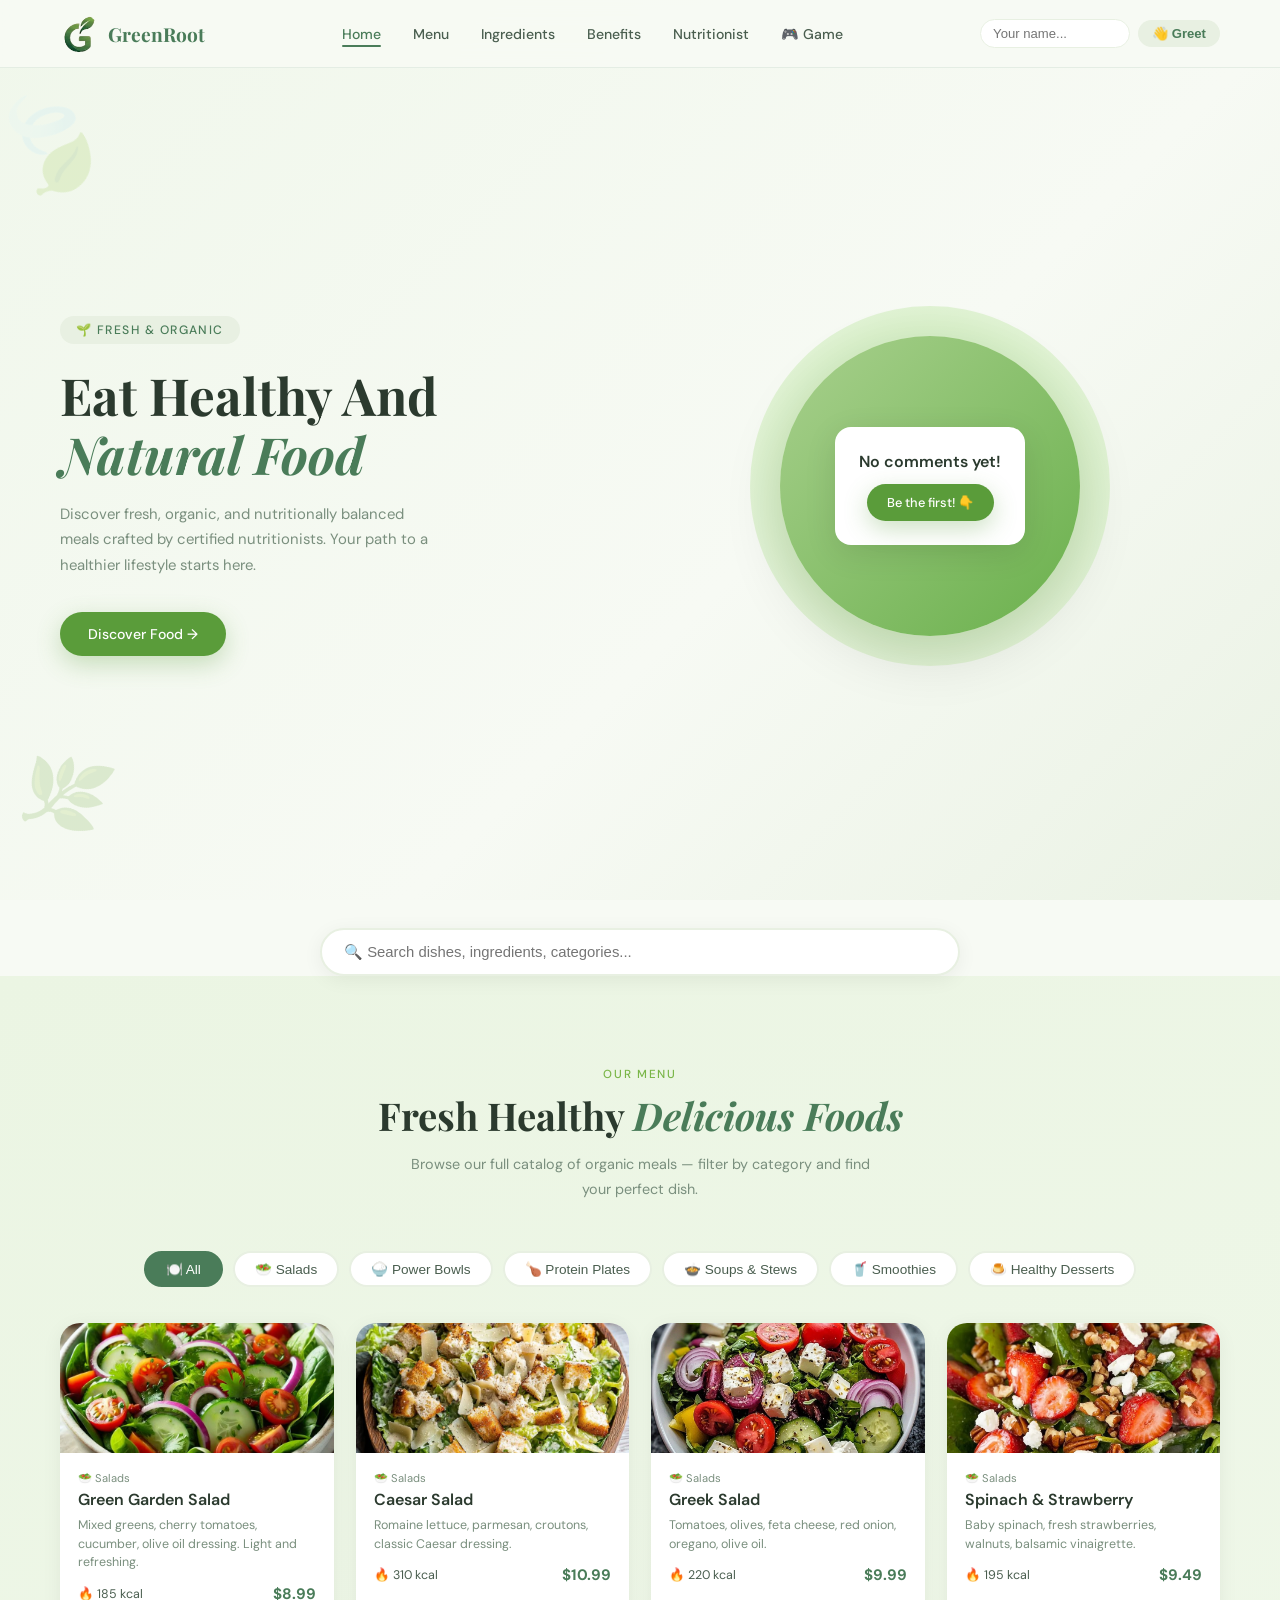
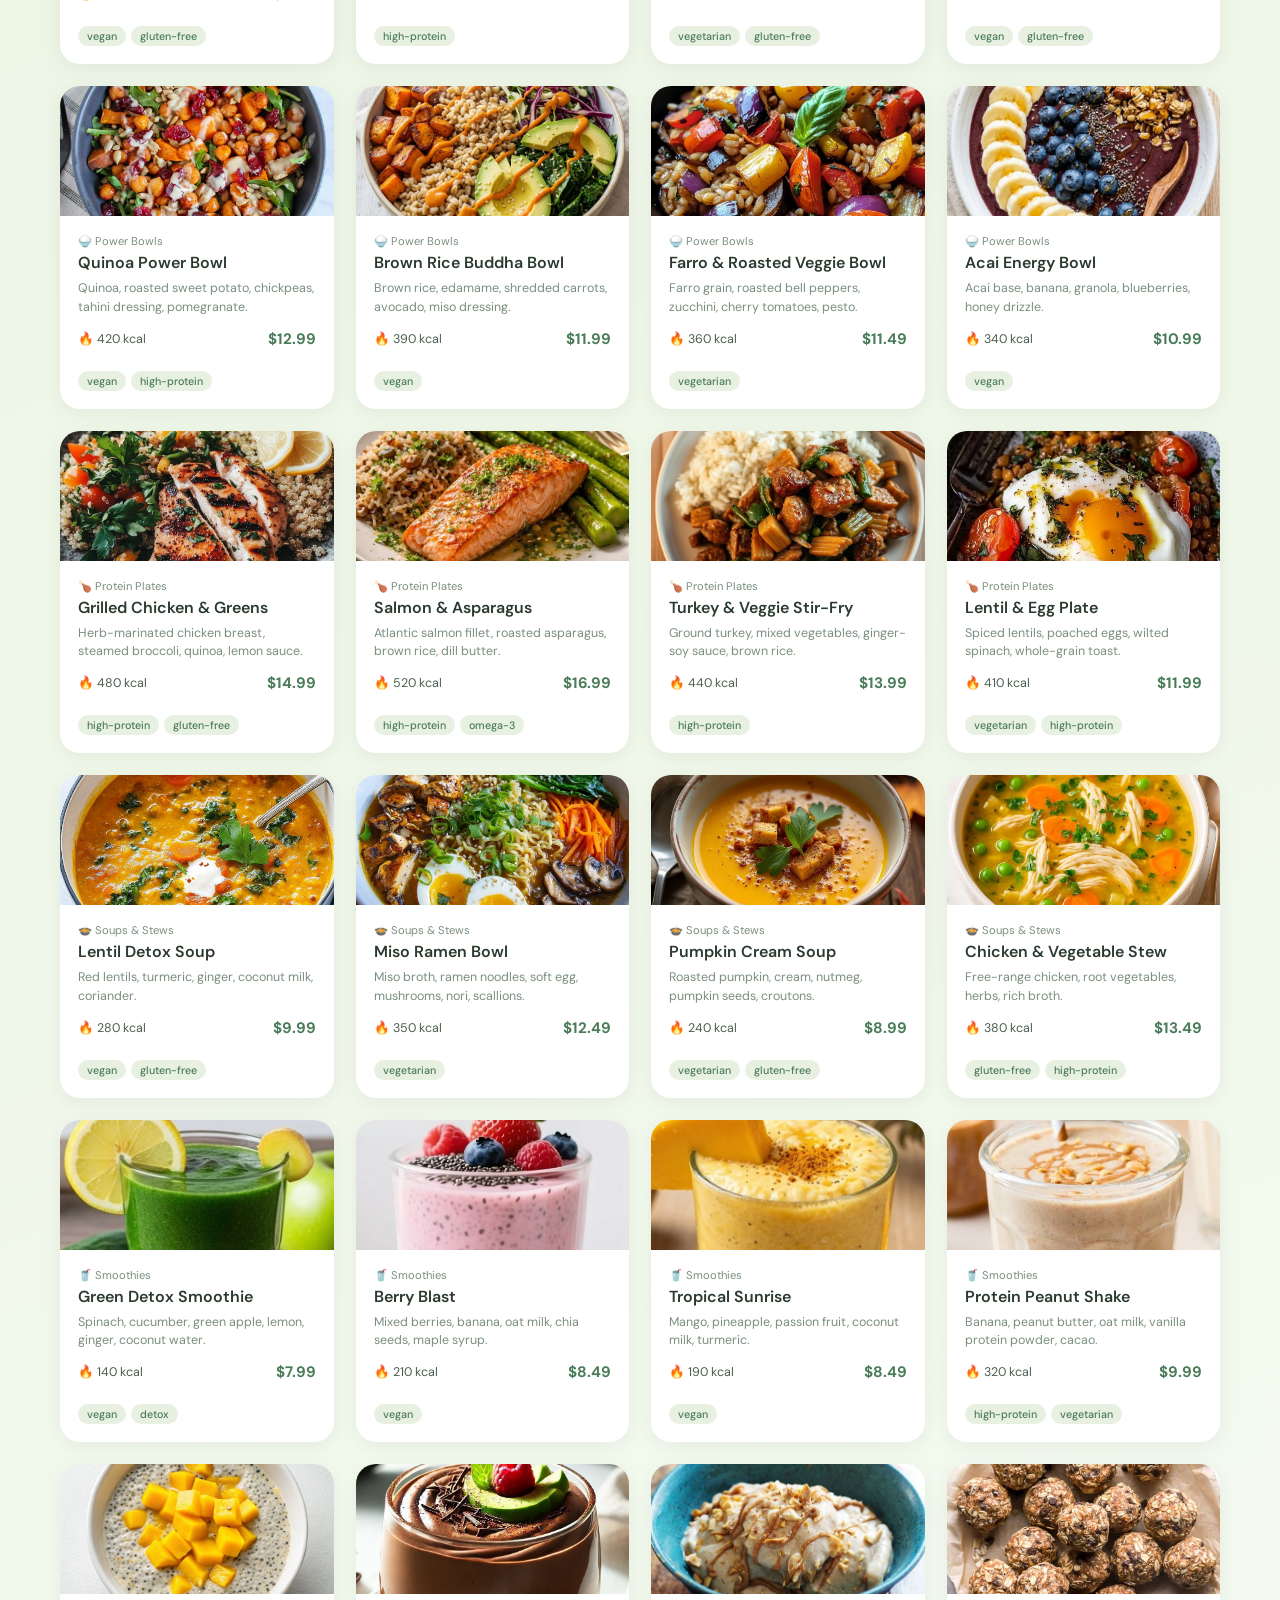
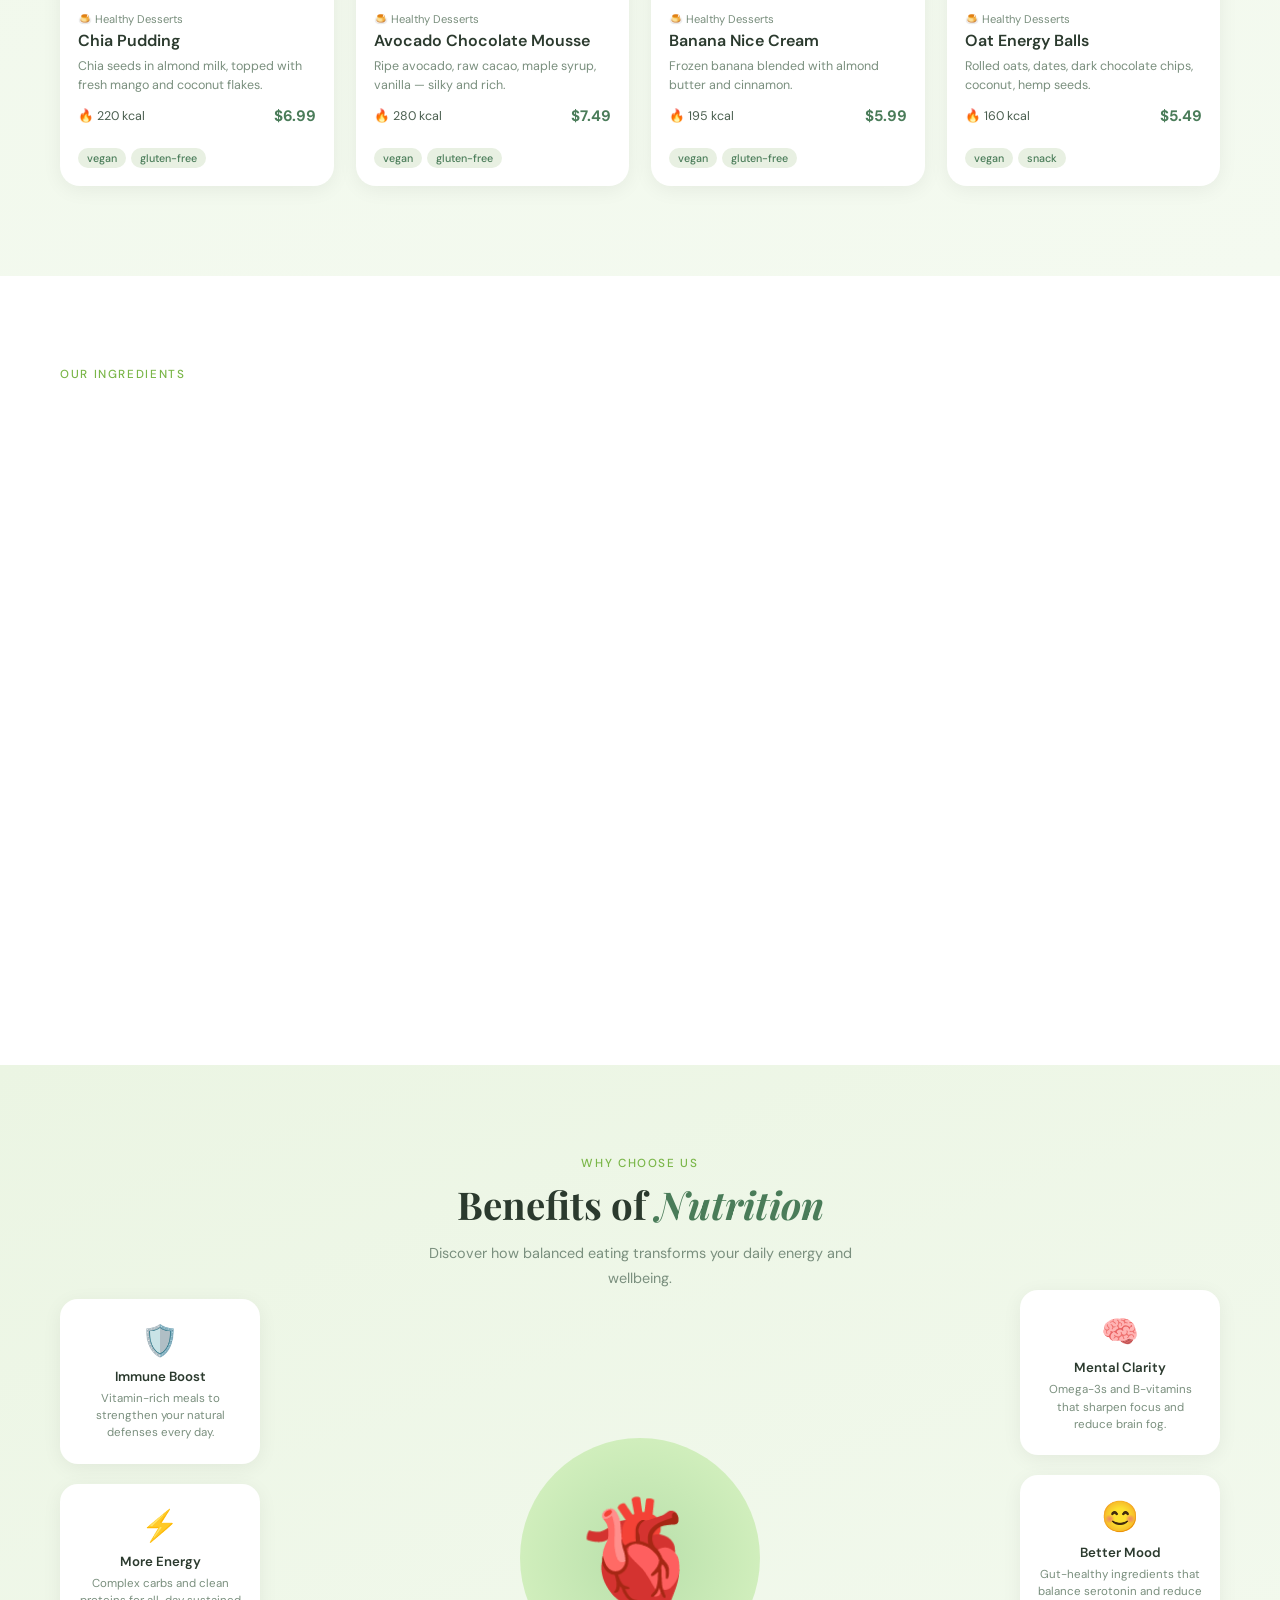
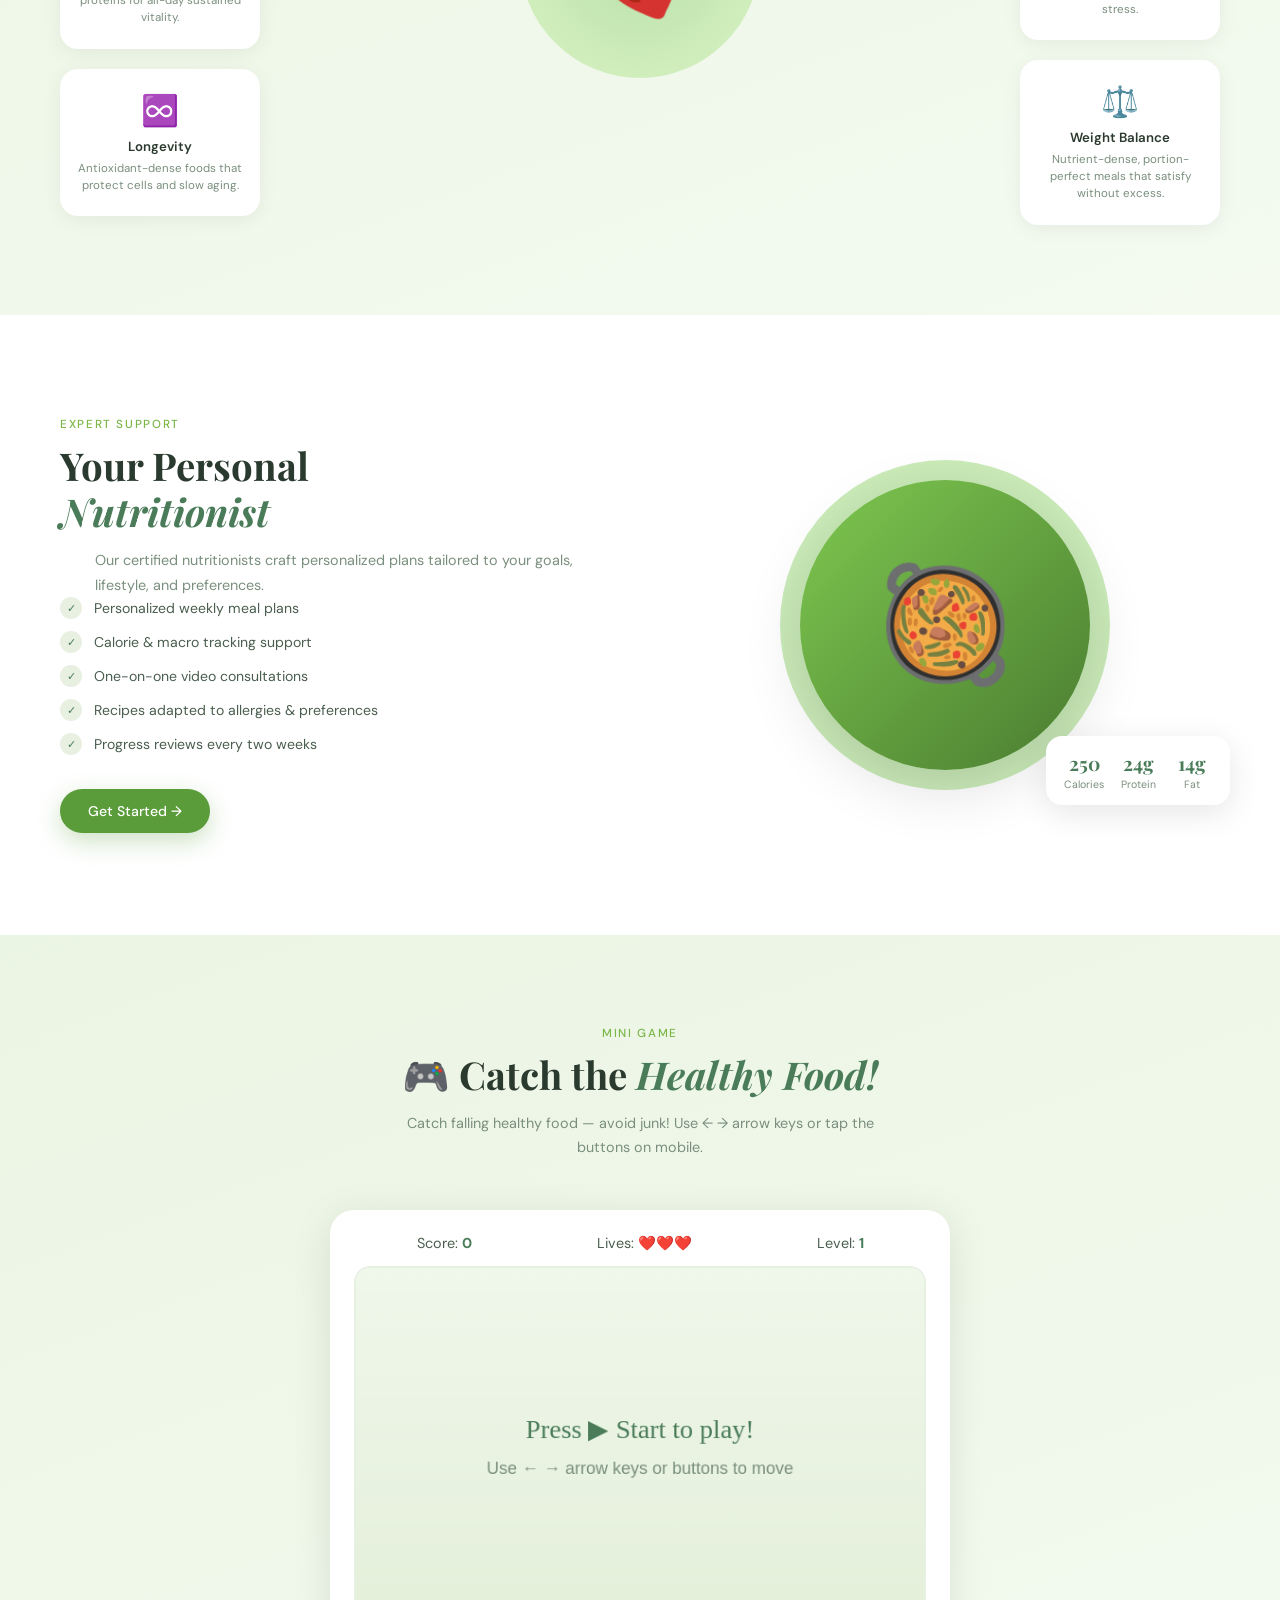
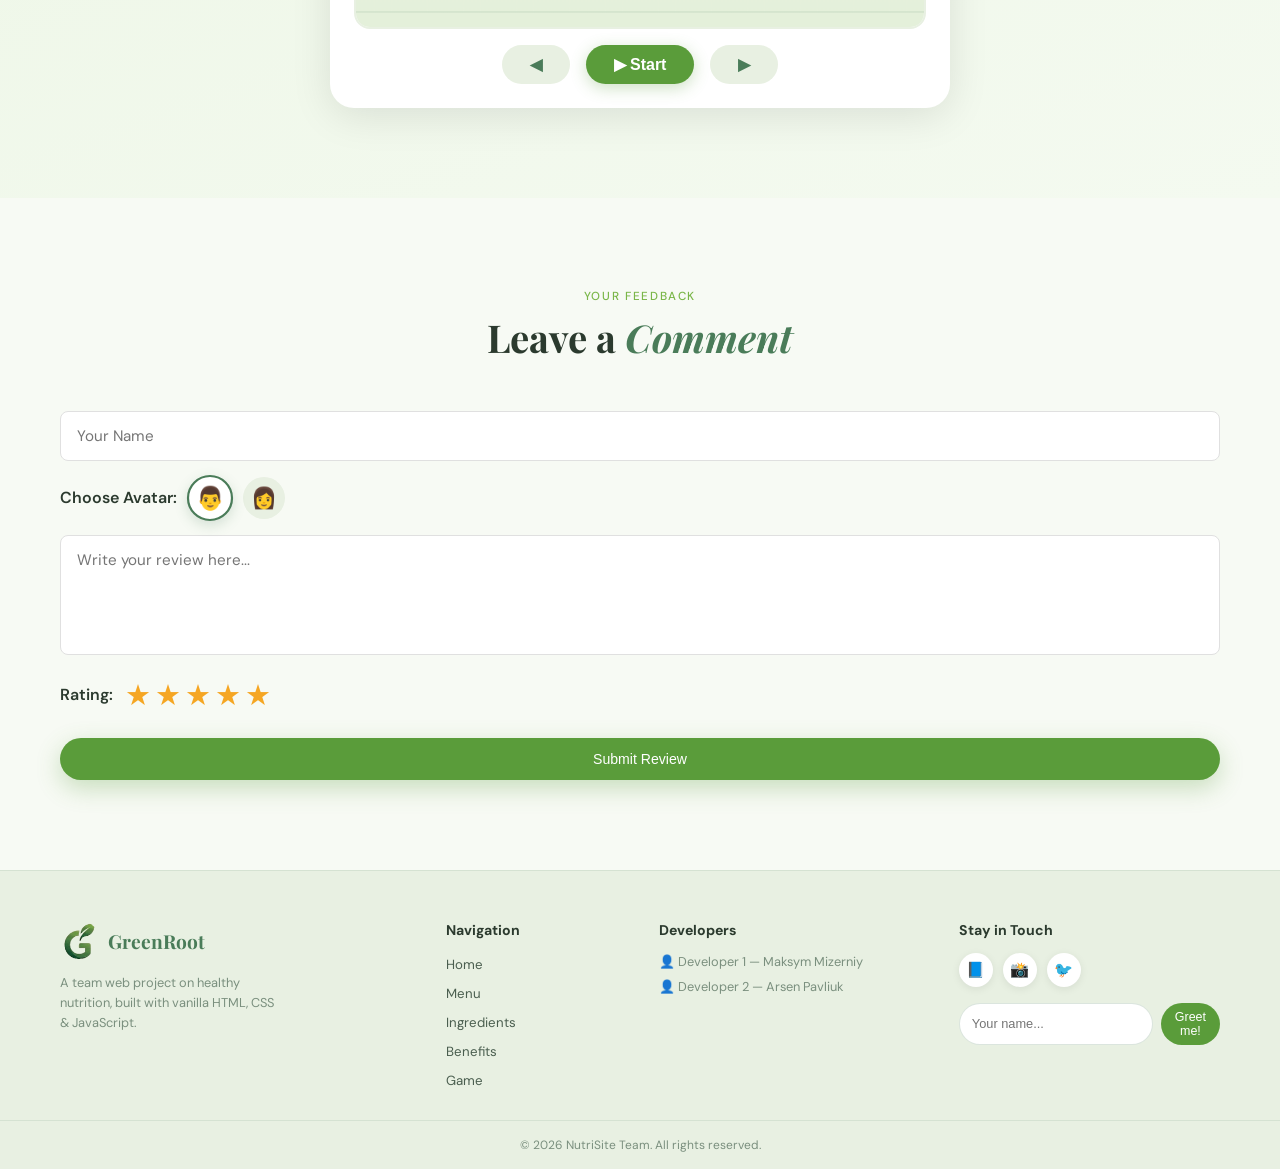
==== commit 46e864fd: "Add lkgo icon" ====
--- a/index.html
+++ b/index.html
@@ -3,18 +3,29 @@
   <head>
     <meta charset="UTF-8" />
     <meta name="viewport" content="width=device-width, initial-scale=1.0" />
-    <title>NutriSite — Eat Healthy & Natural Food</title>
+    
+    <!-- 1. Виправлено: додано атрибут rel="icon" правильно -->
+    <link rel="icon" type="image/png" href="images/logo-header.png?v=1">
+    
+    <!-- 2. Оновлено заголовок відповідно до назви GreenRoot -->
+    <title>GreenRoot</title>
+    
+    <!-- Шрифти залишаємо без змін -->
     <link
       href="https://fonts.googleapis.com/css2?family=Playfair+Display:ital,wght@0,400;0,600;0,700;1,400&family=DM+Sans:wght@300;400;500&display=swap"
       rel="stylesheet"
     />
+    
     <link rel="stylesheet" href="css/style.css" />
   </head>
   <body>
     <nav id="navbar">
-      <a href="#hero" class="logo">
-        <span class="logo-icon">🌿</span>
-        NutriSite
+      <a href="#" class="logo">
+        <span class="logo-icon">
+          <!-- Ми вставляємо картинку в images/favicon-leafuel.png -->
+          <img src="images/logo-header.png" alt="Leafuel Logo">
+        </span>
+        GreenRoot
       </a>
 
       <button class="hamburger" id="hamburger" aria-label="Toggle menu">
@@ -346,7 +357,10 @@
       <div class="footer-inner">
         <div class="footer-col">
           <div class="logo" style="margin-bottom: 12px">
-            <span class="logo-icon">🌿</span> NutriSite
+            <span class="logo-icon">
+              <img src="images/logo-header.png" alt="GreenRoot Logo" style="width: 100%; height: 100%; object-fit: contain;">
+            </span> 
+            GreenRoot
           </div>
           <p class="footer-about">
             A team web project on healthy nutrition, built with vanilla HTML,
--- a/css/style.css
+++ b/css/style.css
@@ -62,14 +62,24 @@
 }
 
 .logo-icon {
-  width: 30px;
-  height: 30px;
+  width: 40px;
+  height: 40px;
   border-radius: 50%;
-  background: var(--green-pale);
-  display: flex;
-  align-items: center;
-  justify-content: center;
-  font-size: 0.95rem;
+/* Залишаємо світлий фон, якщо лого прозоре */
+  display: flex;
+  align-items: center;
+  justify-content: center;
+  overflow: hidden; /* Критично: все, що вилазить за коло, буде обрізане */
+  
+  /* Прибираємо старі налаштування для тексту, вони більше не потрібні */
+  font-size: 0; 
+  color: transparent;
+}
+
+.logo-icon img {
+  width: 100%;       /* Картинка розтягнеться на всю ширину кола (30px) */
+  height: 100%;      /* Картинка розтягнеться на всю висоту кола (30px) */
+  object-fit: cover; /* Ключовий рядок: картинка акуратно впишеться, не розтягуючись */
 }
 
 .nav-links {
@@ -530,6 +540,10 @@
   box-shadow: 0 4px 20px rgba(0, 0, 0, 0.06);
   cursor: pointer;
   transition: transform 0.25s, box-shadow 0.25s;
+  
+  display: flex;          /* Додано */
+  flex-direction: column; /* Додано */
+  height: 100%;           /* Додано: щоб всі картки в ряду мали одну висоту */
 }
 
 .dish-card:hover {
@@ -560,6 +574,9 @@
 
 .dish-info {
   padding: 18px;
+  display: flex;          /* Додано */
+  flex-direction: column; /* Додано */
+  flex-grow: 1;           /* Додано: змушує блок займати весь вільний простір */
 }
 .dish-cat {
   font-size: 0.7rem;
@@ -596,6 +613,8 @@
   display: flex;
   flex-wrap: wrap;
   gap: 5px;
+  margin-top: auto; /* Додано: виштовхує теги до низу */
+  padding-top: 12px; /* Додано: мінімальний відступ від тексту вище */
 }
 .tag {
   padding: 3px 9px;
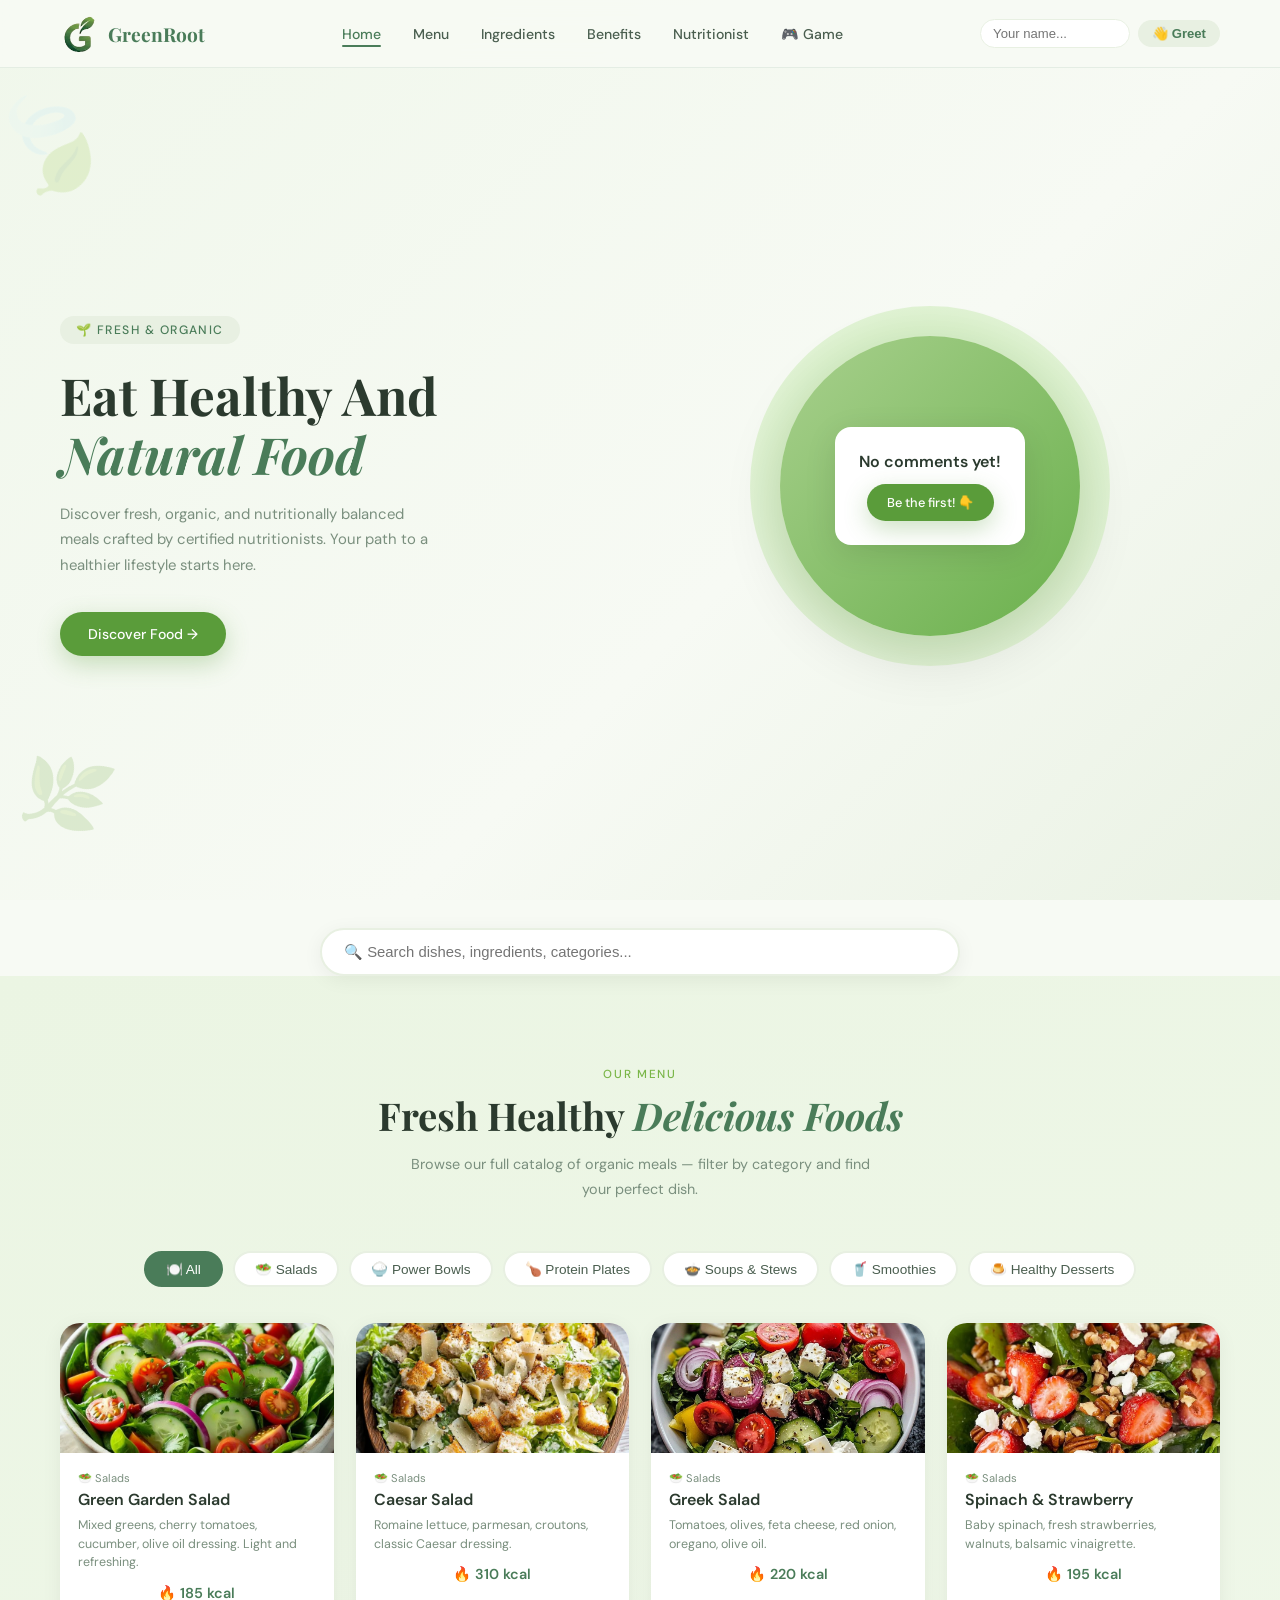
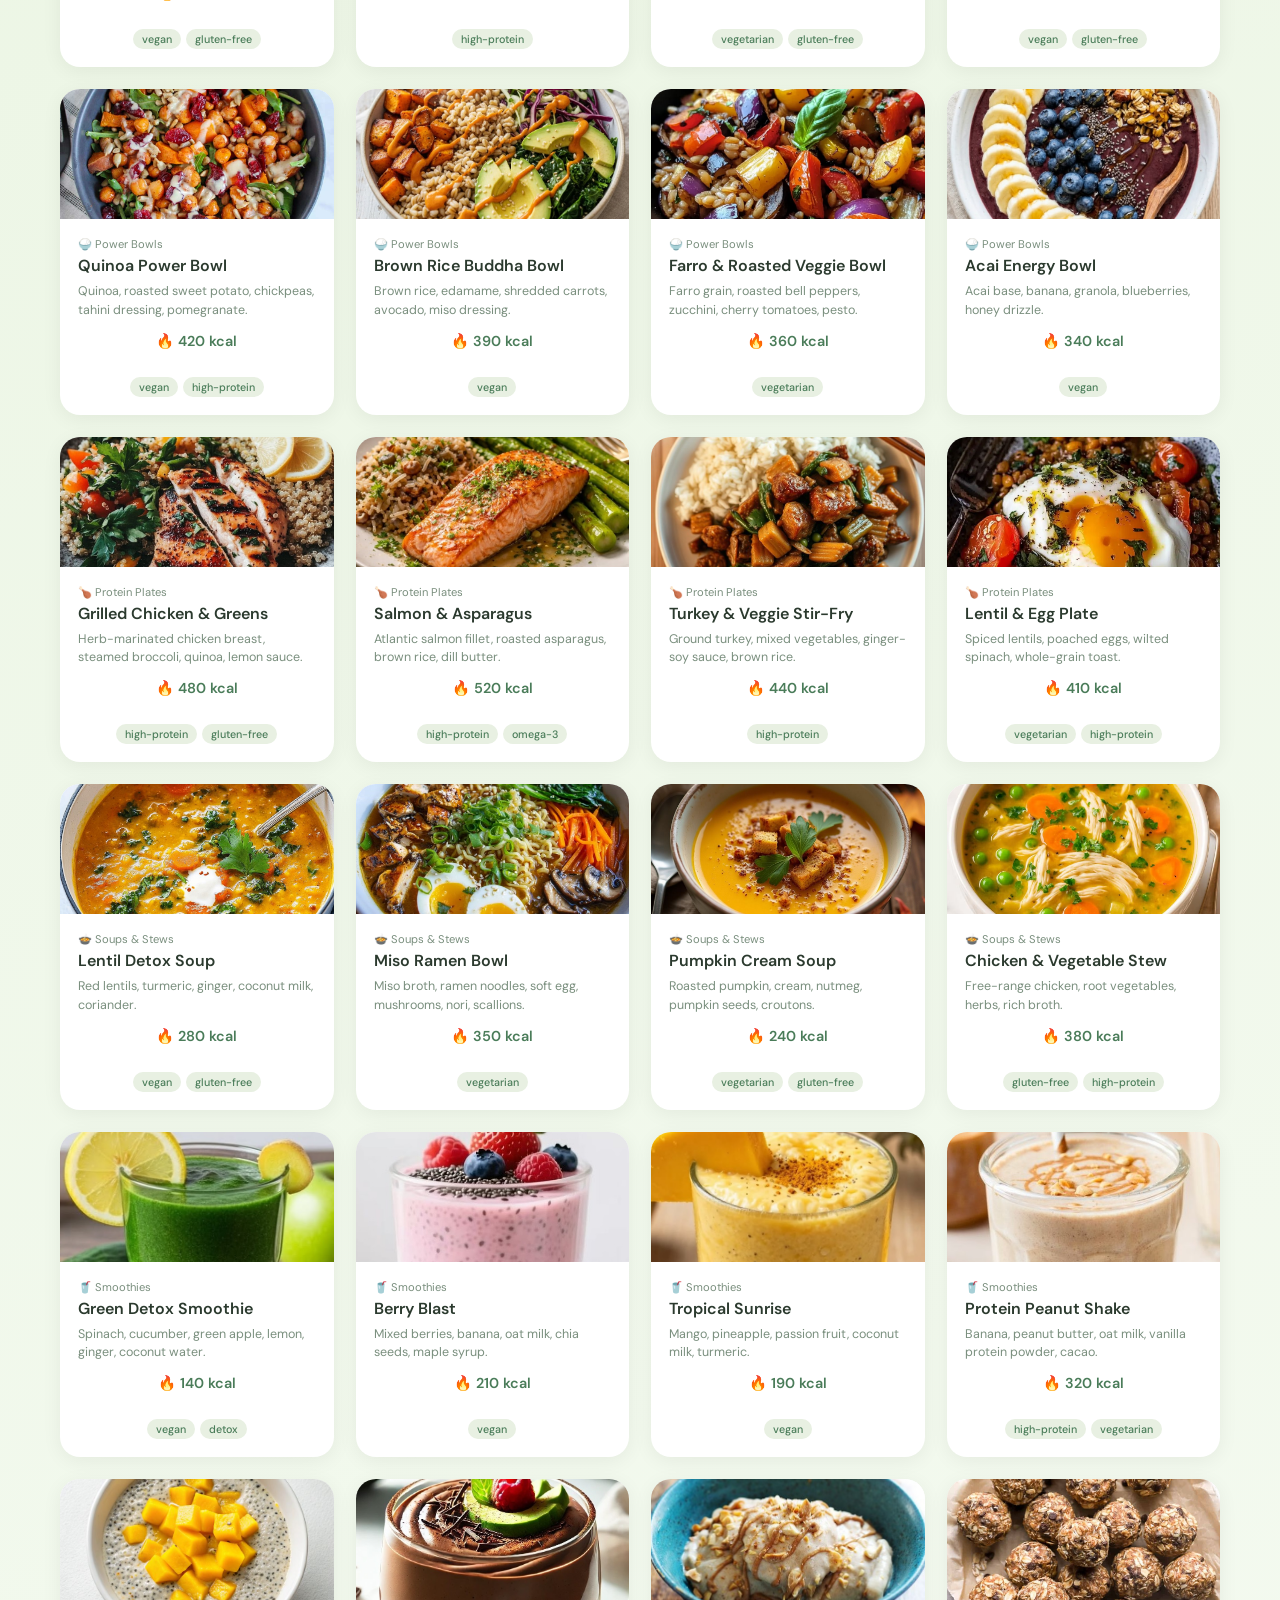
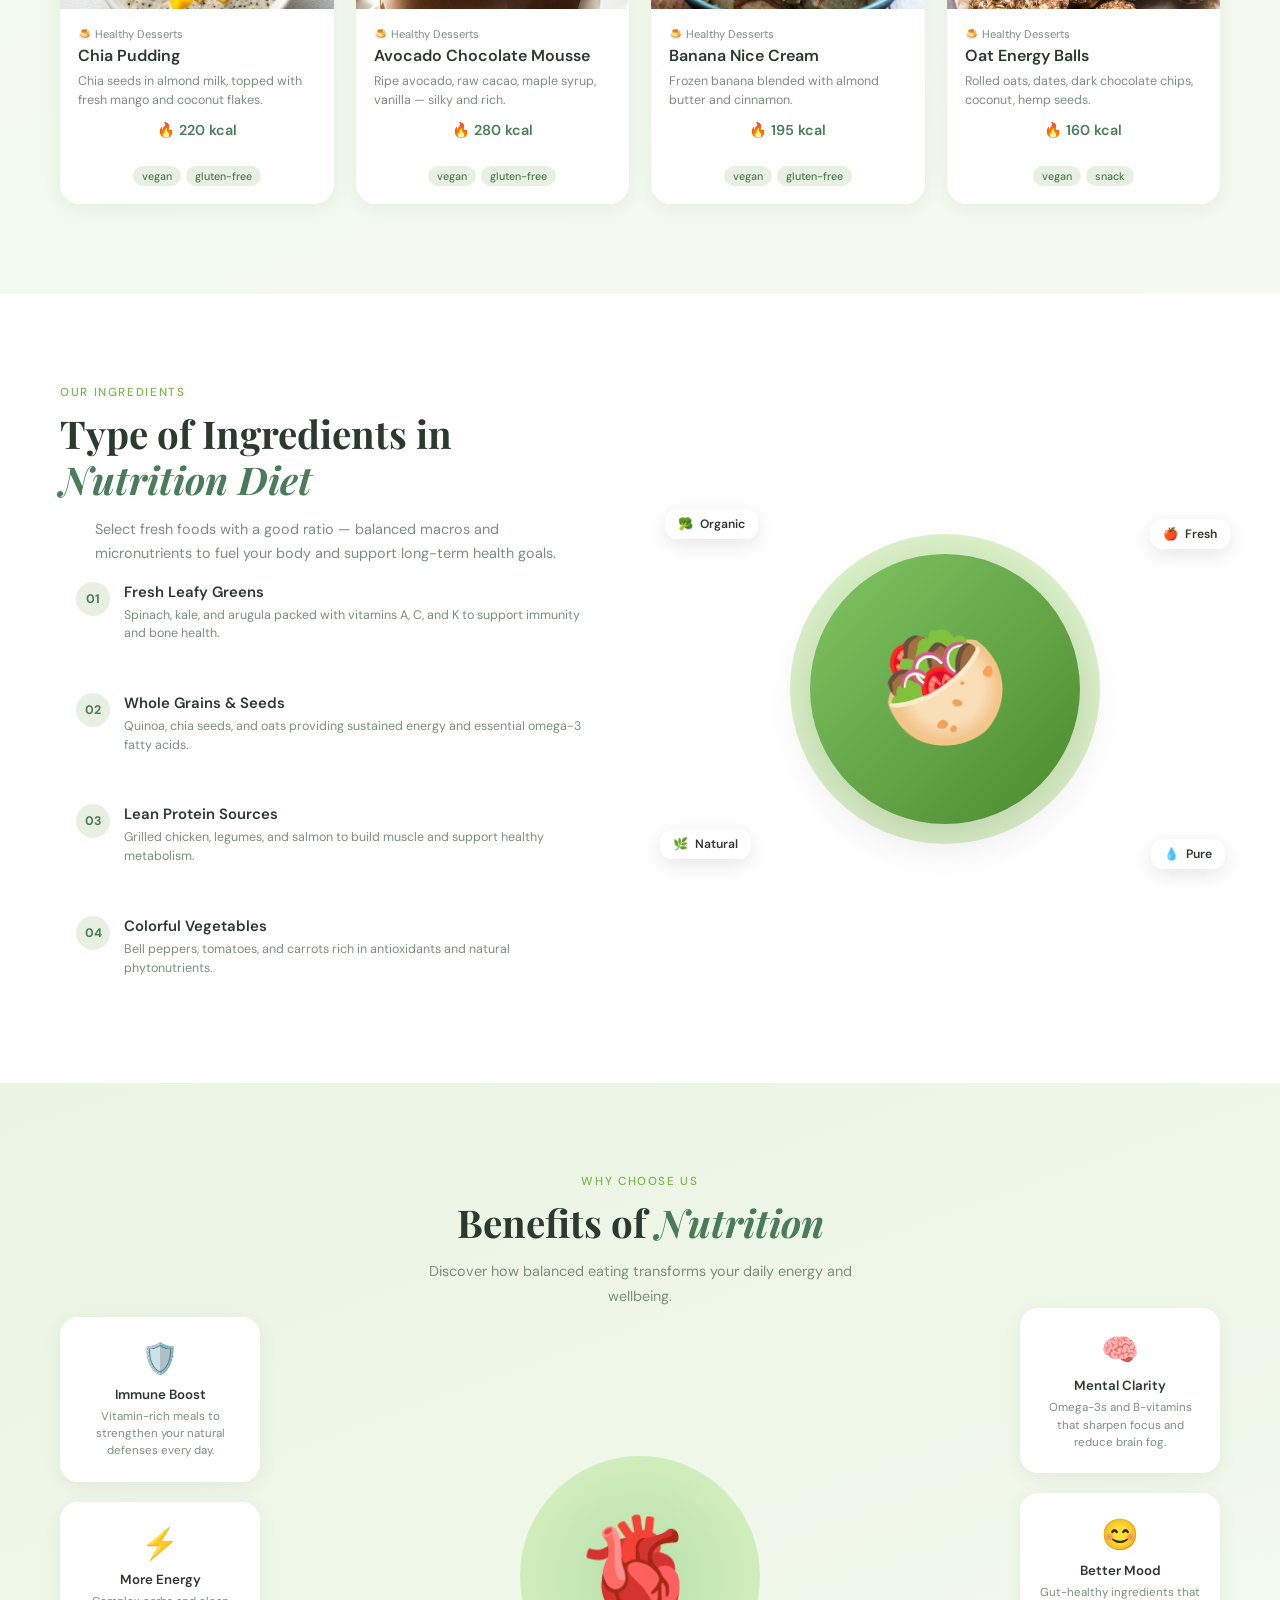
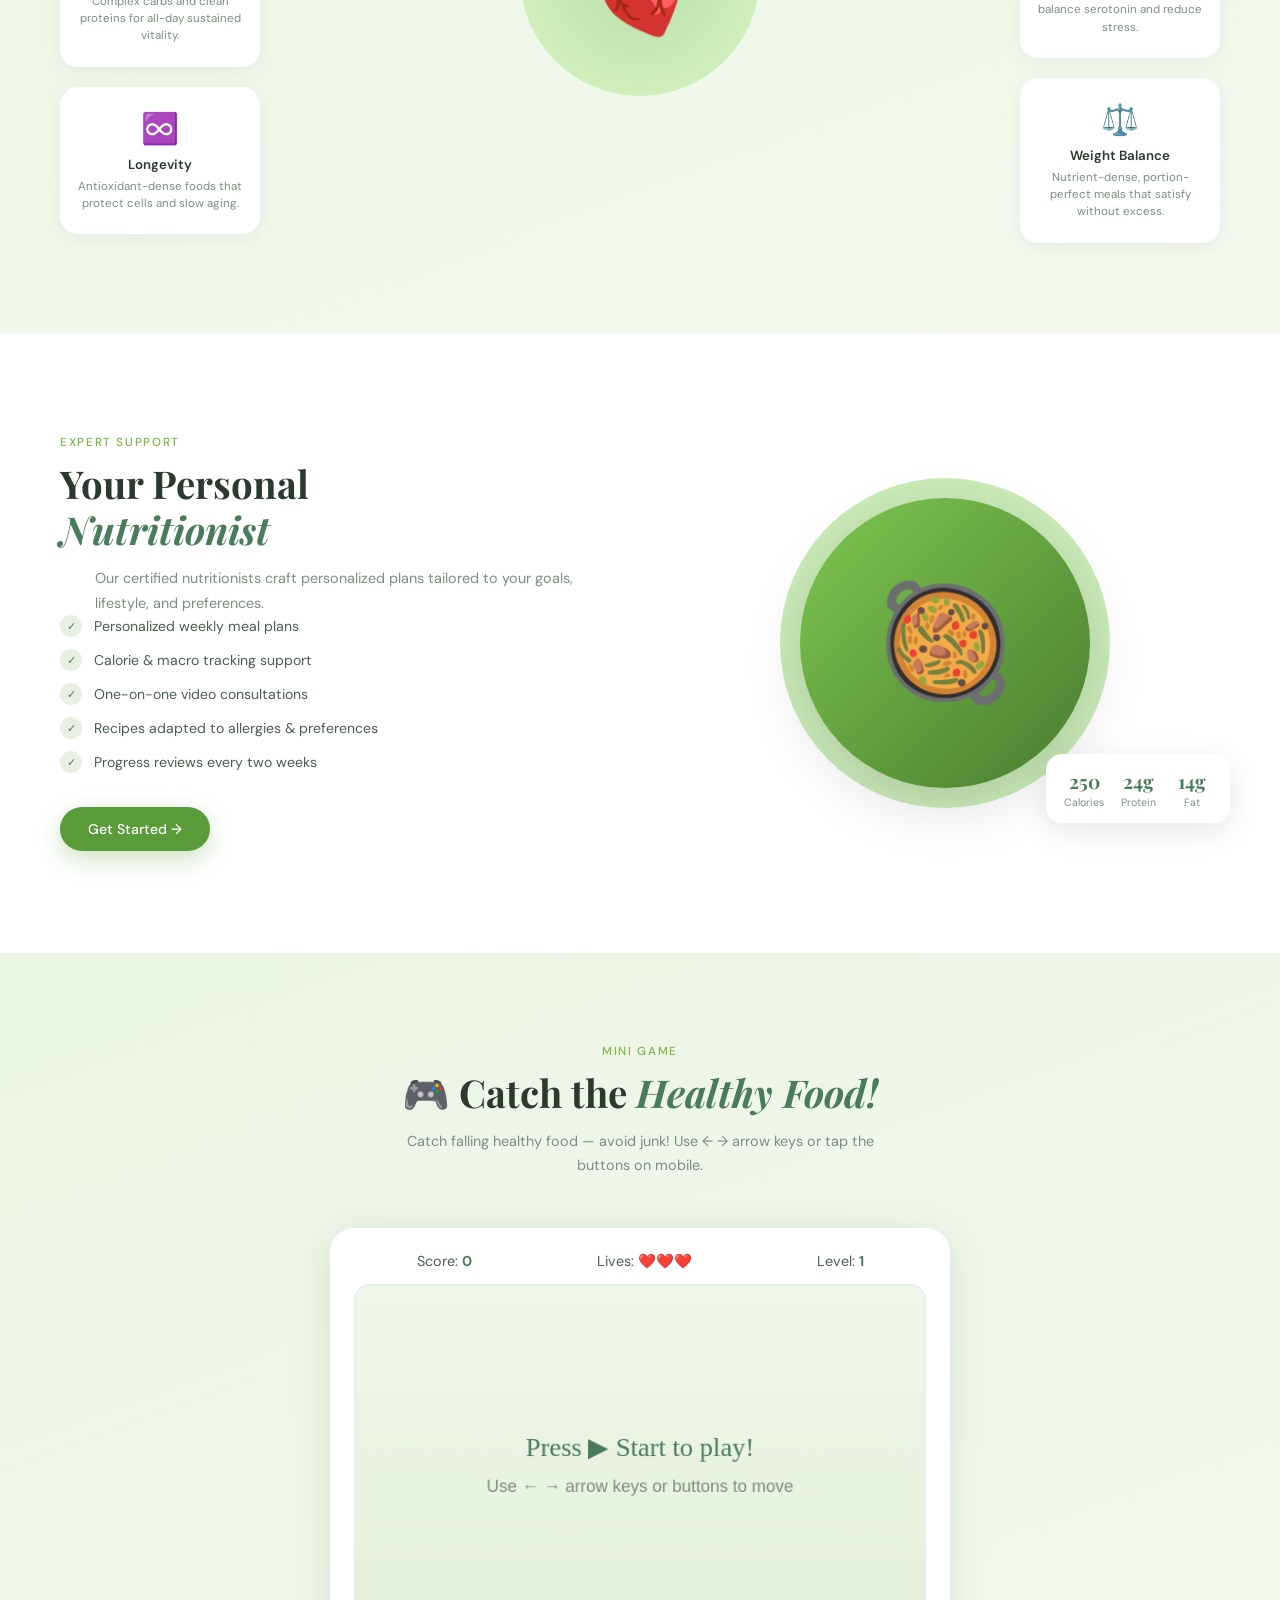
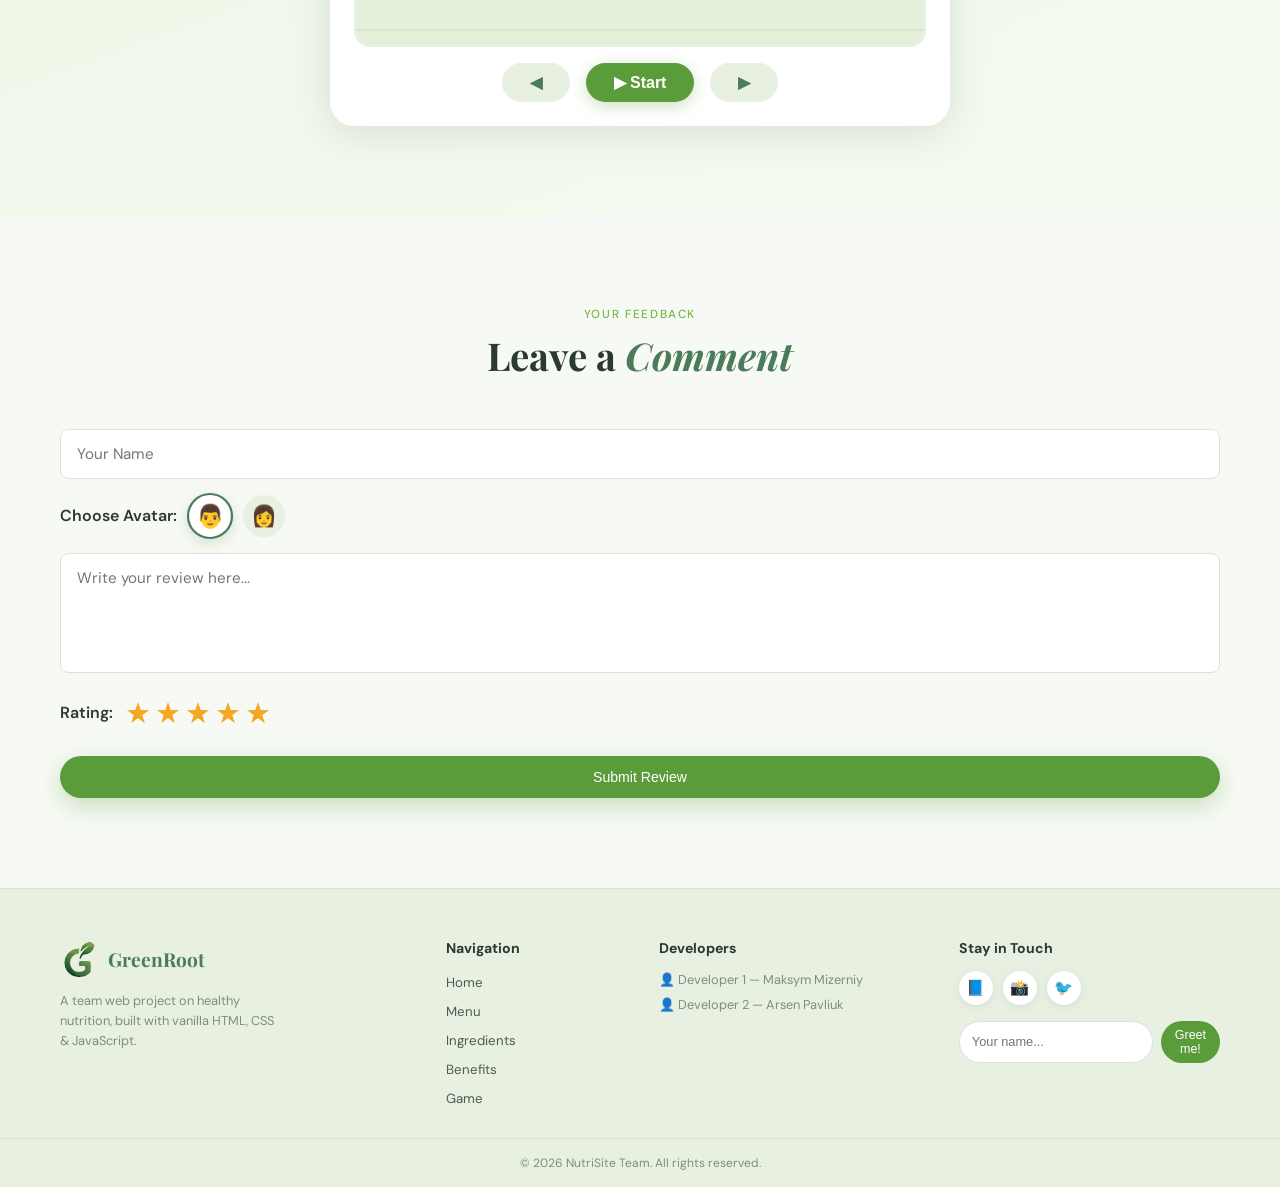
==== commit d4d9c0fd: "Delete price from cards" ====
--- a/index.html
+++ b/index.html
@@ -3,27 +3,23 @@
   <head>
     <meta charset="UTF-8" />
     <meta name="viewport" content="width=device-width, initial-scale=1.0" />
-    
-    <!-- 1. Виправлено: додано атрибут rel="icon" правильно -->
-    <link rel="icon" type="image/png" href="images/logo-header.png?v=1">
-    
-    <!-- 2. Оновлено заголовок відповідно до назви GreenRoot -->
+
+    <link rel="icon" type="image/png" href="images/logo-header.png?v=1" />
+
     <title>GreenRoot</title>
-    
-    <!-- Шрифти залишаємо без змін -->
+
     <link
       href="https://fonts.googleapis.com/css2?family=Playfair+Display:ital,wght@0,400;0,600;0,700;1,400&family=DM+Sans:wght@300;400;500&display=swap"
       rel="stylesheet"
     />
-    
+
     <link rel="stylesheet" href="css/style.css" />
   </head>
   <body>
     <nav id="navbar">
       <a href="#" class="logo">
         <span class="logo-icon">
-          <!-- Ми вставляємо картинку в images/favicon-leafuel.png -->
-          <img src="images/logo-header.png" alt="Leafuel Logo">
+          <img src="images/logo-header.png" alt="Leafuel Logo" />
         </span>
         GreenRoot
       </a>
@@ -75,7 +71,6 @@
         <div class="hero-circle"></div>
         <div class="hero-plate">🥗</div>
 
-        <!-- Контейнер для динамічних коментарів -->
         <div id="heroReviews"></div>
       </div>
     </section>
@@ -311,7 +306,6 @@
       </div>
     </section>
 
-    <!-- ── LEAVE A REVIEW ── -->
     <section id="reviews-form-section">
       <div class="section-header reveal">
         <p class="section-label">Your Feedback</p>
@@ -358,8 +352,12 @@
         <div class="footer-col">
           <div class="logo" style="margin-bottom: 12px">
             <span class="logo-icon">
-              <img src="images/logo-header.png" alt="GreenRoot Logo" style="width: 100%; height: 100%; object-fit: contain;">
-            </span> 
+              <img
+                src="images/logo-header.png"
+                alt="GreenRoot Logo"
+                style="width: 100%; height: 100%; object-fit: contain"
+              />
+            </span>
             GreenRoot
           </div>
           <p class="footer-about">
--- a/css/style.css
+++ b/css/style.css
@@ -1,7 +1,3 @@
-/* =============================================
-   NutriSite — style.css
-   ============================================= */
-
 :root {
   --green-primary: #4a7c59;
   --green-light: #7ab648;
@@ -33,7 +29,6 @@
   overflow-x: hidden;
 }
 
-/* ── NAVBAR ── */
 #navbar {
   position: fixed;
   top: 0;
@@ -65,21 +60,19 @@
   width: 40px;
   height: 40px;
   border-radius: 50%;
-/* Залишаємо світлий фон, якщо лого прозоре */
-  display: flex;
-  align-items: center;
-  justify-content: center;
-  overflow: hidden; /* Критично: все, що вилазить за коло, буде обрізане */
-  
-  /* Прибираємо старі налаштування для тексту, вони більше не потрібні */
-  font-size: 0; 
+  display: flex;
+  align-items: center;
+  justify-content: center;
+  overflow: hidden;
+
+  font-size: 0;
   color: transparent;
 }
 
 .logo-icon img {
-  width: 100%;       /* Картинка розтягнеться на всю ширину кола (30px) */
-  height: 100%;      /* Картинка розтягнеться на всю висоту кола (30px) */
-  object-fit: cover; /* Ключовий рядок: картинка акуратно впишеться, не розтягуючись */
+  width: 100%;
+  height: 100%;
+  object-fit: cover;
 }
 
 .nav-links {
@@ -152,7 +145,6 @@
   background: #d0e8c0;
 }
 
-/* Hamburger */
 .hamburger {
   display: none;
   flex-direction: column;
@@ -183,7 +175,6 @@
   transform: translateY(-7px) rotate(-45deg);
 }
 
-/* ── GREETING BANNER ── */
 .greet-banner {
   position: fixed;
   top: 68px;
@@ -223,7 +214,6 @@
   }
 }
 
-/* ── HERO ── */
 #hero {
   min-height: 100vh;
   padding: 72px 60px 0;
@@ -415,7 +405,6 @@
   color: var(--text-light);
 }
 
-/* ── SEARCH ── */
 .search-section {
   position: relative;
   max-width: 680px;
@@ -495,7 +484,6 @@
   border-radius: 8px;
 }
 
-/* ── CATALOG ── */
 #menu {
   background: linear-gradient(160deg, #ebf5e3 0%, #f4faf0 100%);
 }
@@ -540,10 +528,10 @@
   box-shadow: 0 4px 20px rgba(0, 0, 0, 0.06);
   cursor: pointer;
   transition: transform 0.25s, box-shadow 0.25s;
-  
-  display: flex;          /* Додано */
-  flex-direction: column; /* Додано */
-  height: 100%;           /* Додано: щоб всі картки в ряду мали одну висоту */
+
+  display: flex;
+  flex-direction: column;
+  height: 100%;
 }
 
 .dish-card:hover {
@@ -574,9 +562,9 @@
 
 .dish-info {
   padding: 18px;
-  display: flex;          /* Додано */
-  flex-direction: column; /* Додано */
-  flex-grow: 1;           /* Додано: змушує блок займати весь вільний простір */
+  display: flex;
+  flex-direction: column;
+  flex-grow: 1;
 }
 .dish-cat {
   font-size: 0.7rem;
@@ -613,8 +601,8 @@
   display: flex;
   flex-wrap: wrap;
   gap: 5px;
-  margin-top: auto; /* Додано: виштовхує теги до низу */
-  padding-top: 12px; /* Додано: мінімальний відступ від тексту вище */
+  margin-top: auto;
+  padding-top: 12px;
 }
 .tag {
   padding: 3px 9px;
@@ -625,7 +613,6 @@
   font-weight: 500;
 }
 
-/* ── SECTION COMMONS ── */
 section {
   padding: 90px 60px;
 }
@@ -660,7 +647,6 @@
   margin: 0 auto;
 }
 
-/* ── INGREDIENTS ── */
 #ingredients {
   display: grid;
   grid-template-columns: 1fr 1fr;
@@ -770,7 +756,6 @@
   right: -5px;
 }
 
-/* ── BENEFITS ── */
 #benefits {
   background: linear-gradient(160deg, #ebf5e3 0%, #f4faf0 100%);
   text-align: center;
@@ -845,7 +830,6 @@
   }
 }
 
-/* ── NUTRITIONIST ── */
 #nutritionist {
   display: grid;
   grid-template-columns: 1fr 1fr;
@@ -936,7 +920,6 @@
   margin-top: 2px;
 }
 
-/* ── GAME ── */
 #game {
   background: linear-gradient(160deg, #ebf5e3 0%, #f4faf0 100%);
 }
@@ -1020,7 +1003,6 @@
   display: none;
 }
 
-/* ── MODAL ── */
 .modal {
   position: fixed;
   inset: 0;
@@ -1134,7 +1116,6 @@
   margin-bottom: 20px;
 }
 
-/* ── FOOTER ── */
 footer {
   background: var(--green-pale);
   border-top: 1px solid rgba(74, 124, 89, 0.12);
@@ -1230,7 +1211,6 @@
   color: var(--text-light);
 }
 
-/* ── SCROLL REVEAL ── */
 .reveal {
   opacity: 0;
   transform: translateY(28px);
@@ -1240,10 +1220,6 @@
   opacity: 1;
   transform: translateY(0);
 }
-
-/* ─────────────────────────────────────────────
-       RESPONSIVE BREAKPOINTS
-    ───────────────────────────────────────────── */
 
 @media (max-width: 1199px) {
   #navbar,
@@ -1424,7 +1400,6 @@
     font-size: 1.6rem;
   }
 }
-/* ── REVIEW FORM UPDATES ── */
 #reviewName {
   width: 100%;
   padding: 14px 16px;
@@ -1508,9 +1483,7 @@
 .stars-input span:hover {
   transform: scale(1.15);
 }
-/* --- ПОЗИЦІЇ ДЛЯ 4 КОМЕНТАРІВ НАВКОЛО КРУГА --- */
-
-/* 1-й (найстаріший) — знизу зліва */
+
 .review-pos-1 {
   bottom: 60px !important;
   left: -10px !important;
@@ -1519,7 +1492,6 @@
   animation: floatY 4s ease-in-out infinite !important;
 }
 
-/* 2-й — знизу справа */
 .review-pos-2 {
   bottom: 100px !important;
   right: -20px !important;
@@ -1529,7 +1501,6 @@
   animation-delay: 0.5s !important;
 }
 
-/* 3-й — зверху справа */
 .review-pos-3 {
   top: 60px !important;
   right: -10px !important;
@@ -1539,7 +1510,6 @@
   animation-delay: 1s !important;
 }
 
-/* 4-й (найновіший) — зверху зліва */
 .review-pos-4 {
   top: 40px !important;
   left: 0px !important;
@@ -1548,3 +1518,53 @@
   animation: floatY 4.2s ease-in-out infinite alternate !important;
   animation-delay: 1.5s !important;
 }
+.modal-flip-container {
+  perspective: 1000px;
+  width: 100%;
+  cursor: pointer;
+}
+
+.modal-flip-inner {
+  position: relative;
+  width: 100%;
+  transition: transform 0.6s cubic-bezier(0.4, 0.2, 0.2, 1);
+  transform-style: preserve-3d;
+}
+
+.modal-flip-container.flipped .modal-flip-inner {
+  transform: rotateY(180deg);
+}
+
+.modal-front,
+.modal-back {
+  width: 100%;
+  backface-visibility: hidden;
+}
+
+.modal-front {
+  position: relative;
+  z-index: 2;
+}
+
+.modal-back {
+  position: absolute;
+  top: 0;
+  left: 0;
+  width: 100%;
+  height: 100%;
+  transform: rotateY(180deg);
+  display: flex;
+  flex-direction: column;
+  justify-content: center;
+  align-items: center;
+  background: white;
+  border-radius: 20px;
+}
+
+.flip-hint {
+  text-align: center;
+  font-size: 0.75rem;
+  color: var(--text-light);
+  margin-top: 15px;
+  opacity: 0.7;
+}
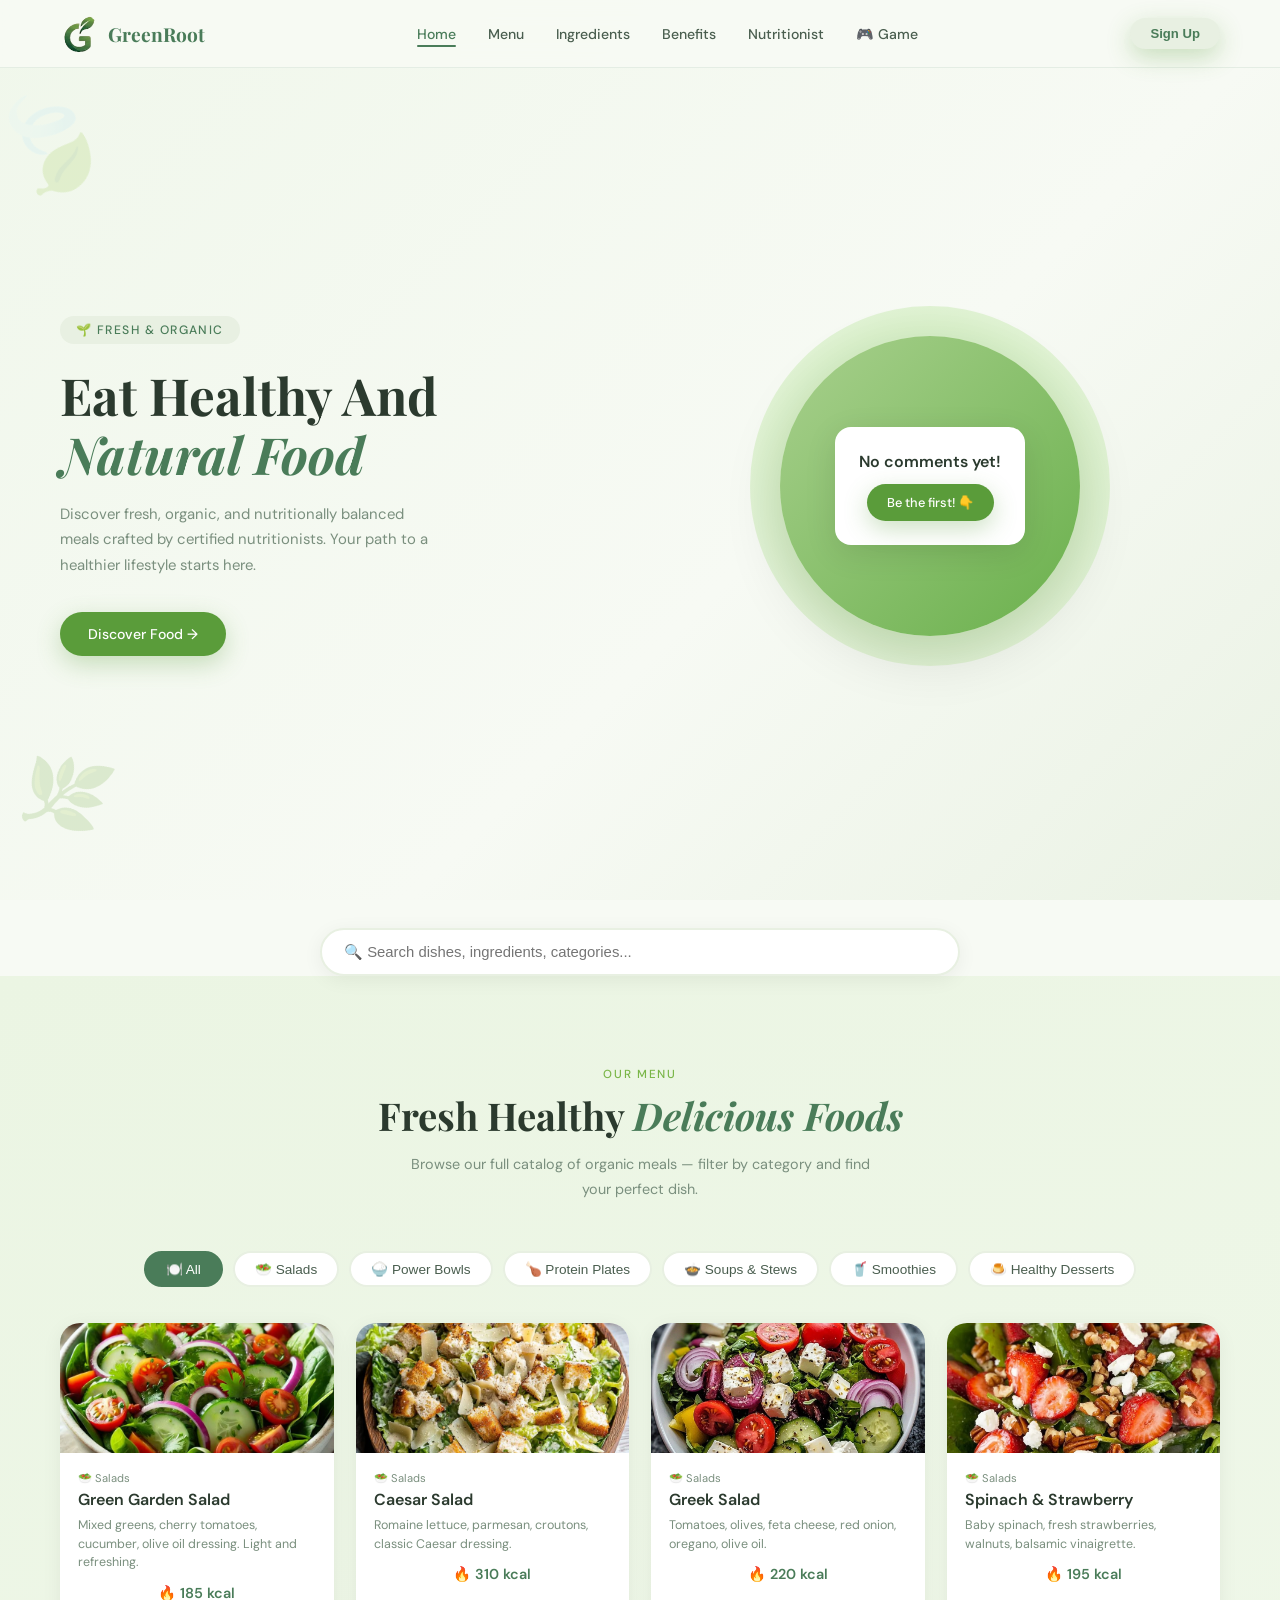
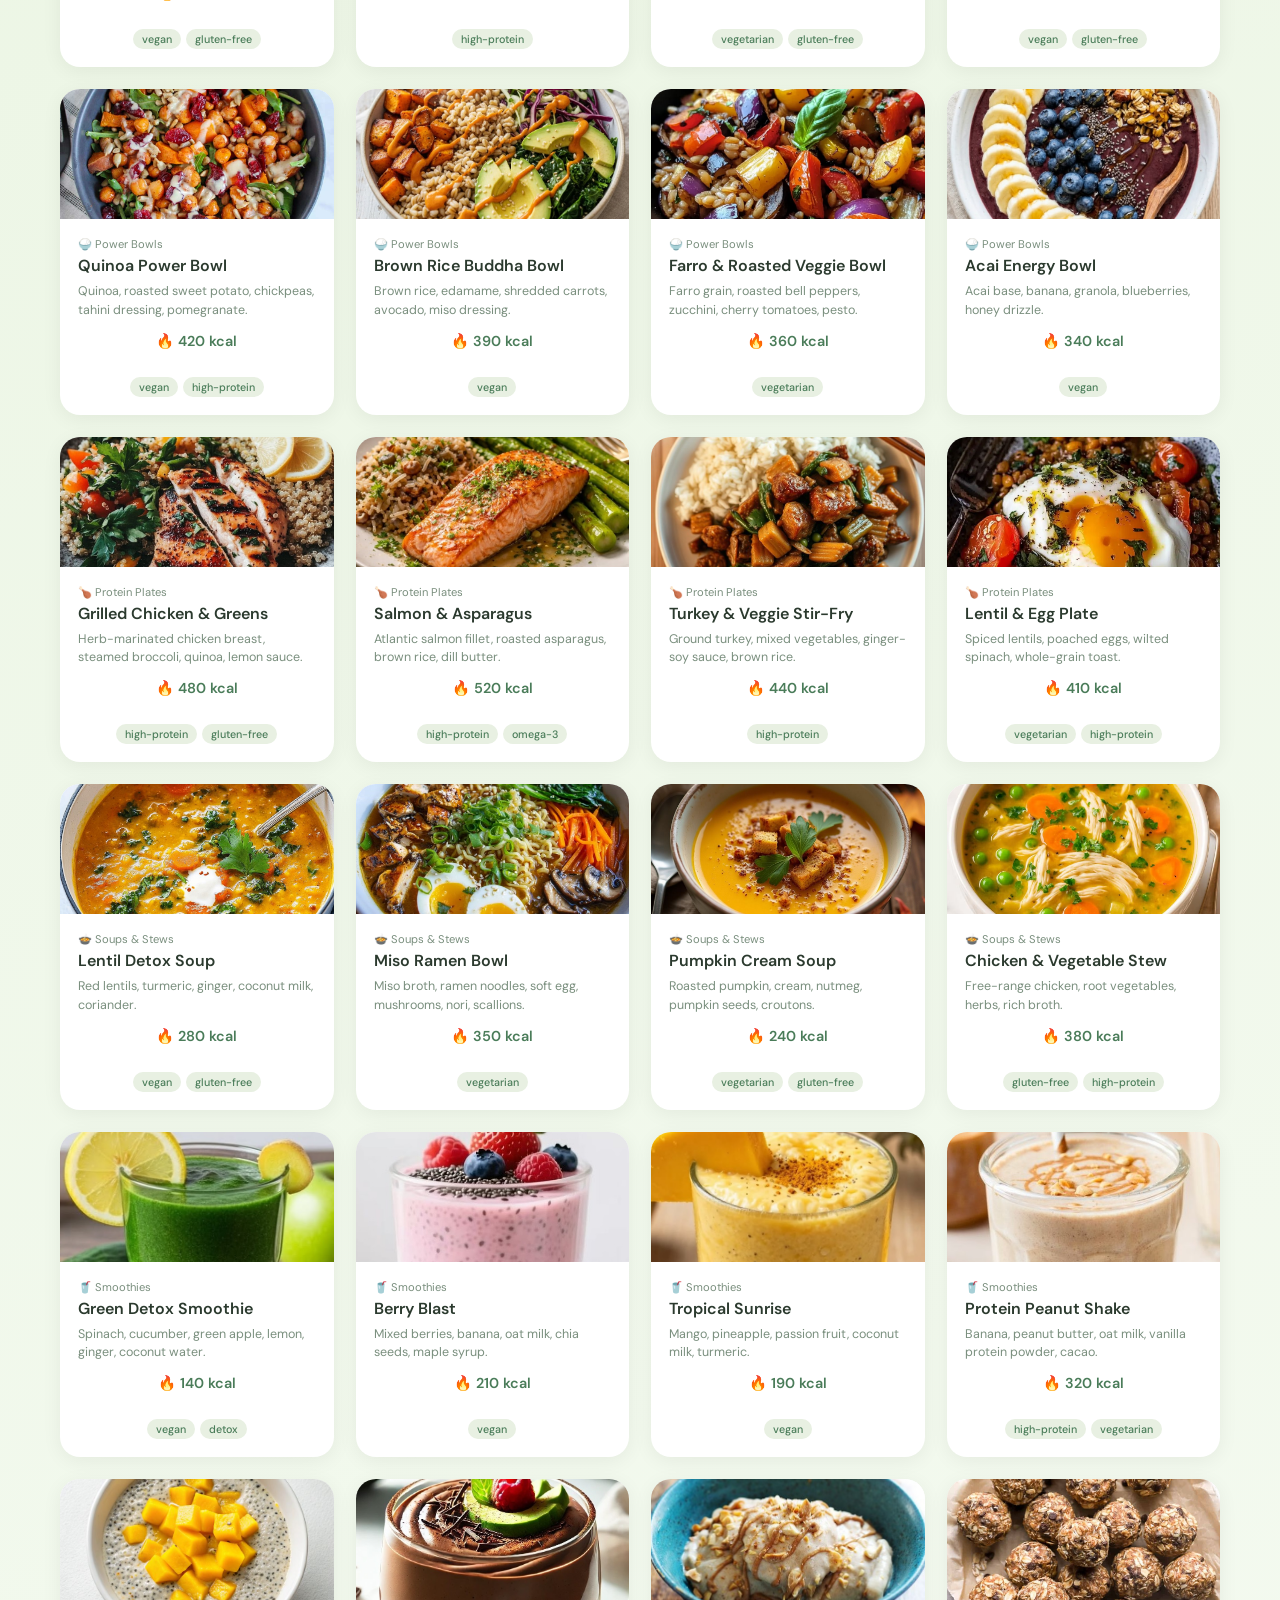
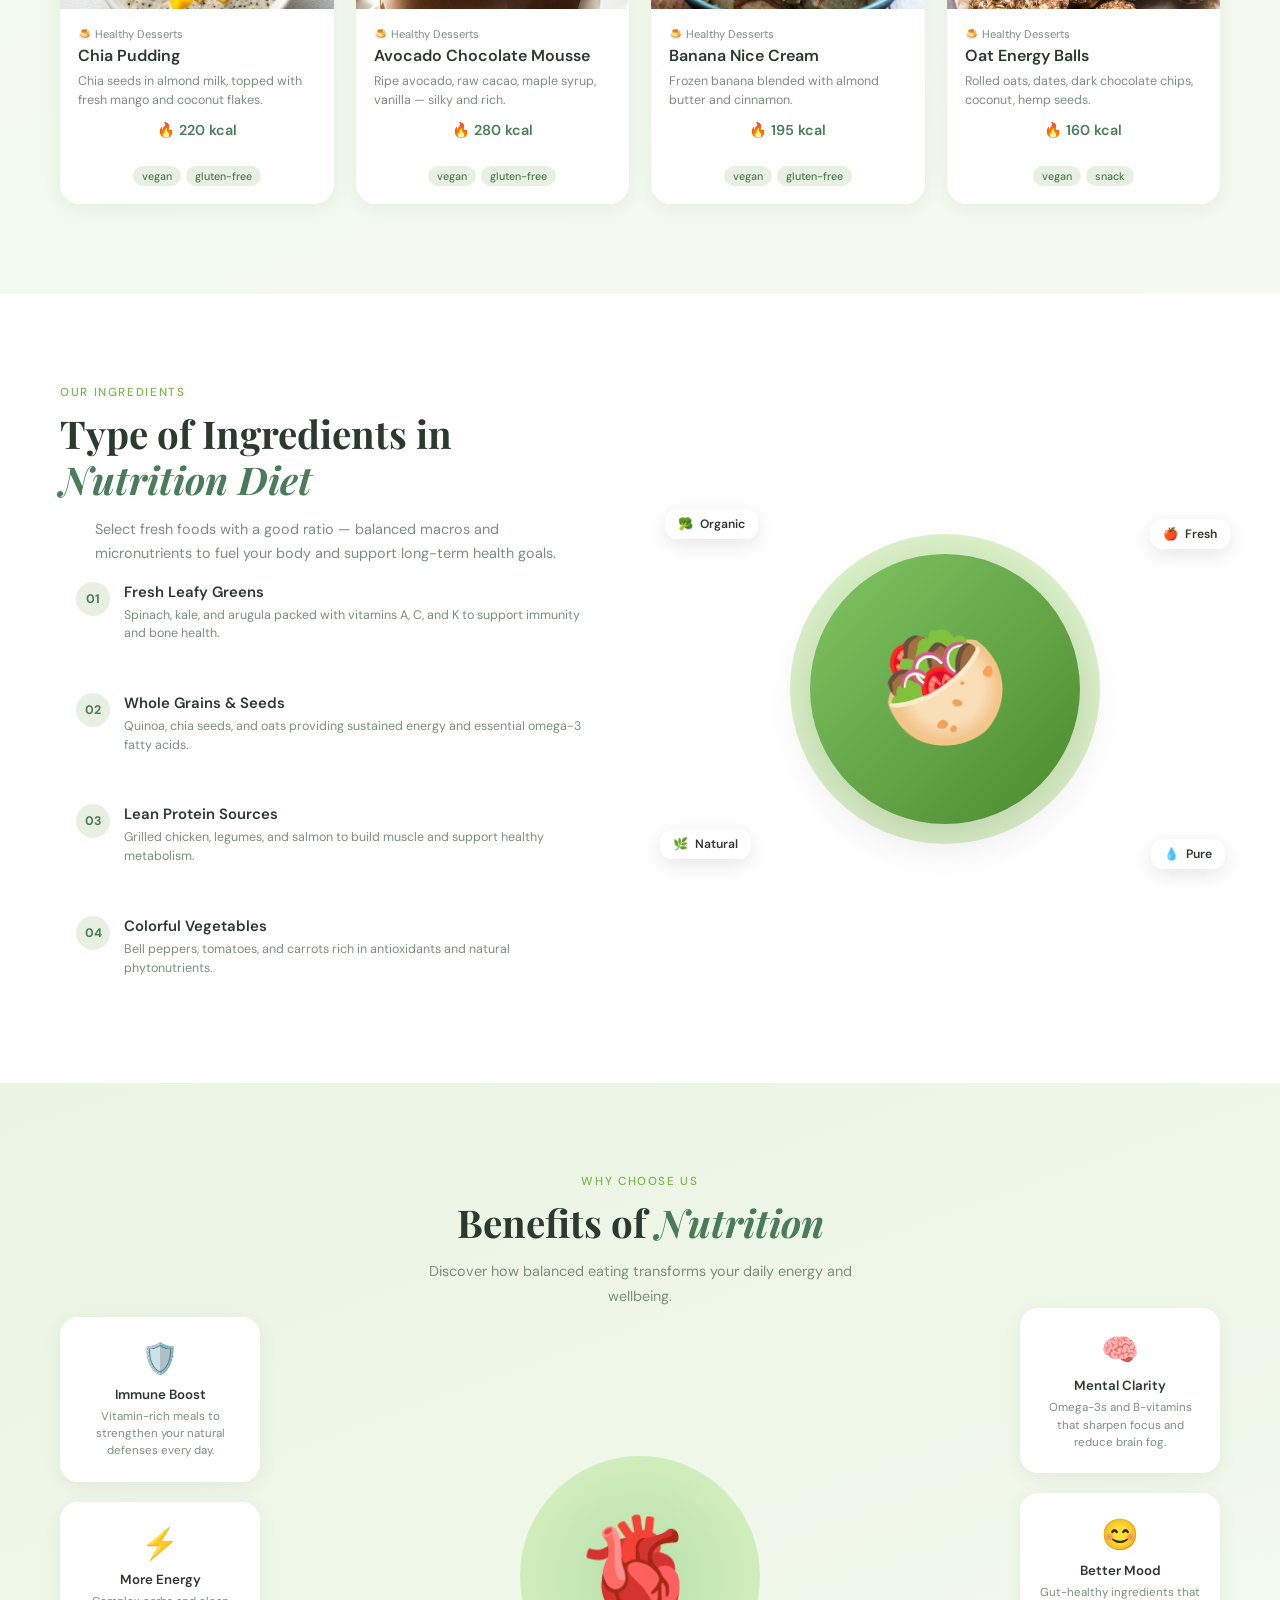
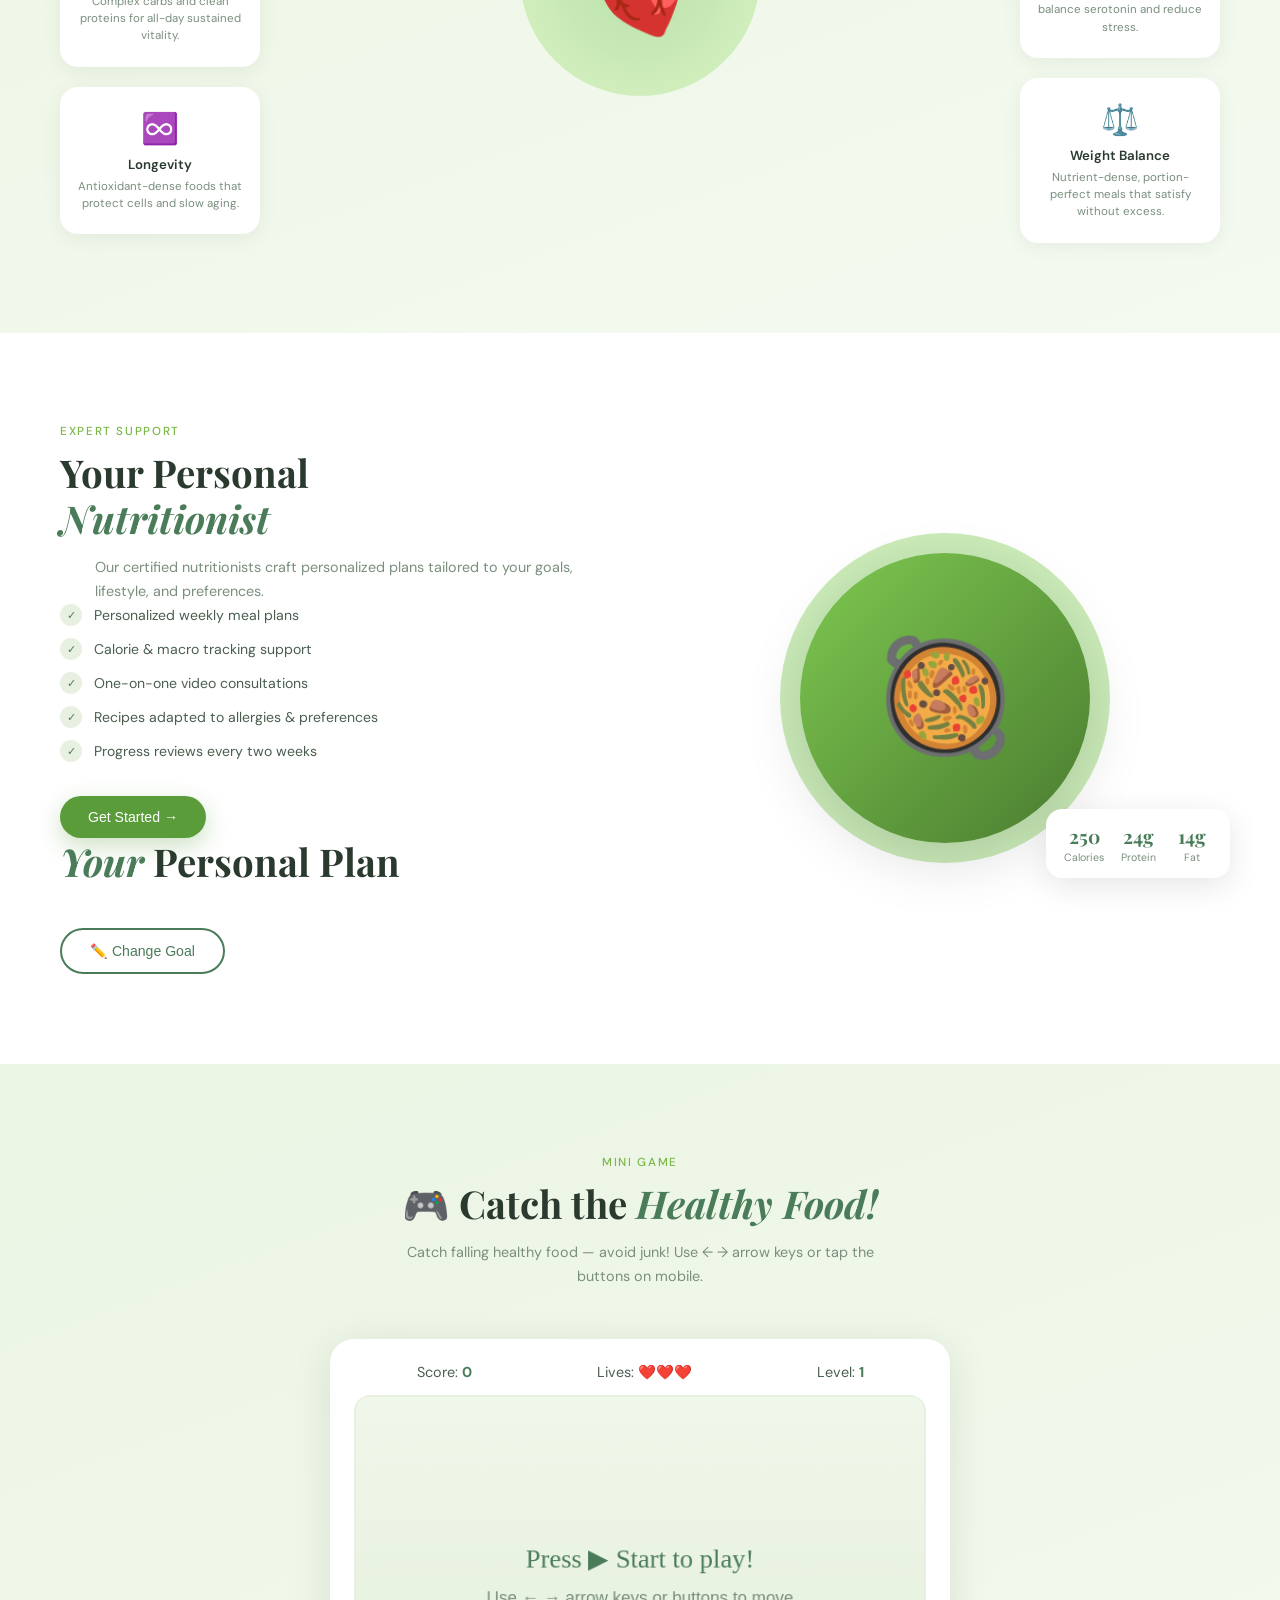
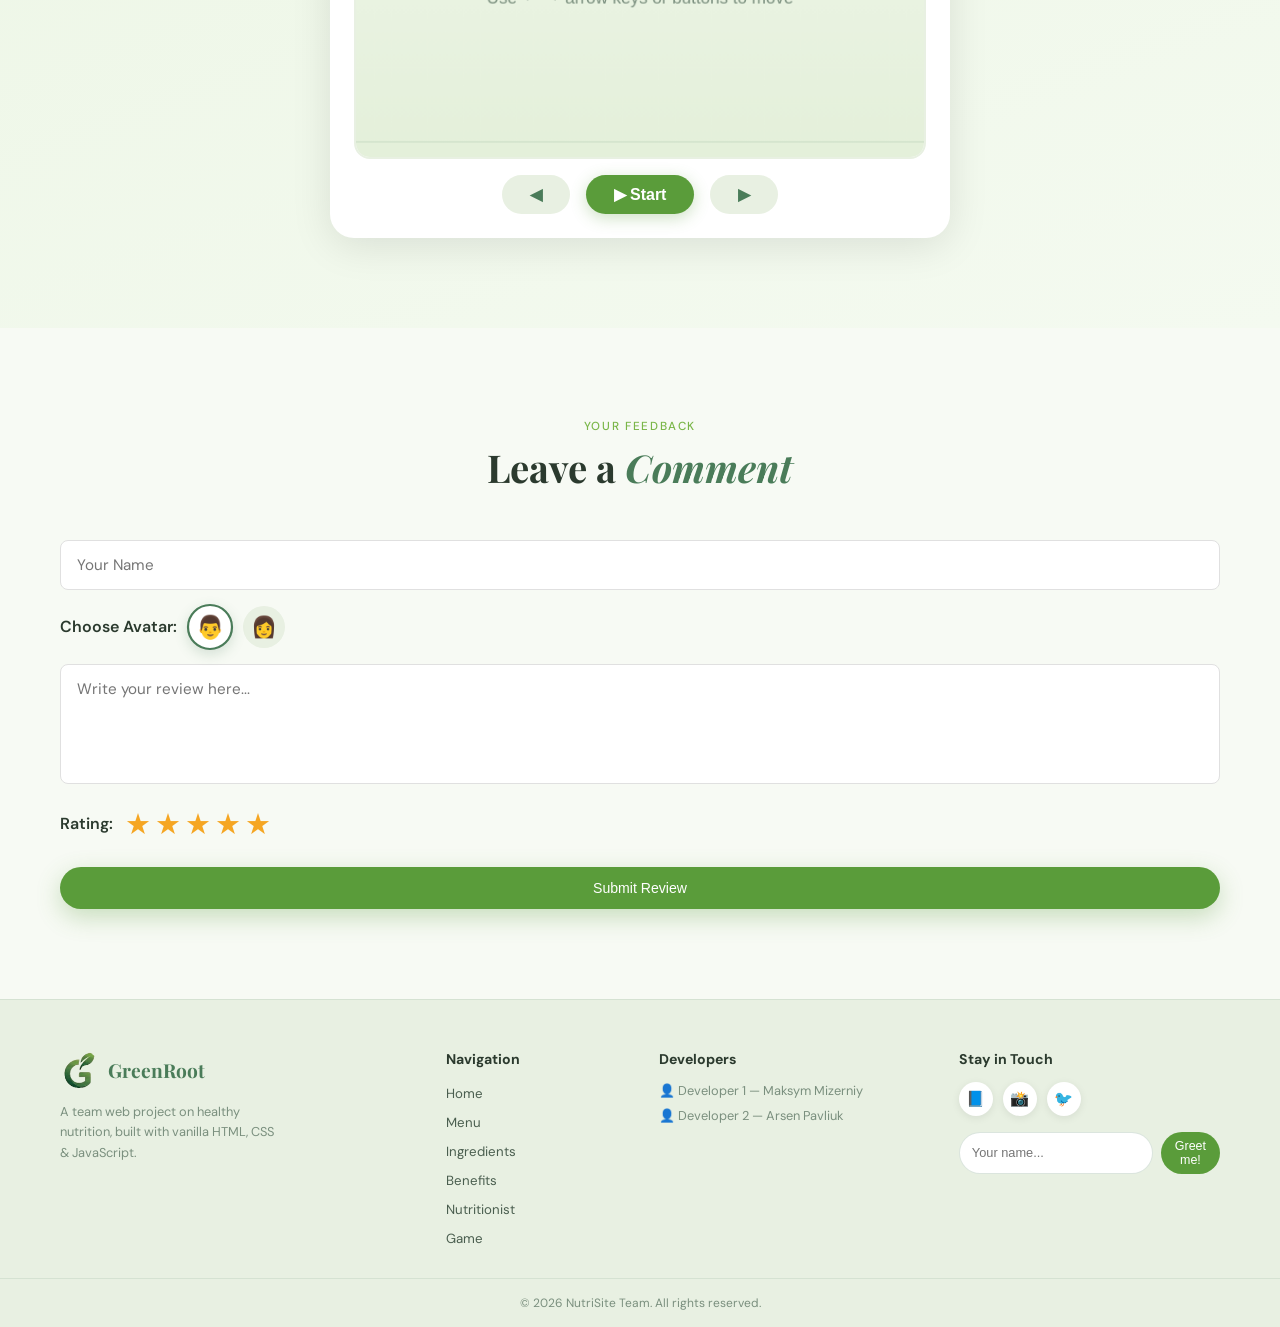
==== commit f0929b59: "Add registration form" ====
--- a/index.html
+++ b/index.html
@@ -3,23 +3,19 @@
   <head>
     <meta charset="UTF-8" />
     <meta name="viewport" content="width=device-width, initial-scale=1.0" />
-
     <link rel="icon" type="image/png" href="images/logo-header.png?v=1" />
-
     <title>GreenRoot</title>
-
     <link
       href="https://fonts.googleapis.com/css2?family=Playfair+Display:ital,wght@0,400;0,600;0,700;1,400&family=DM+Sans:wght@300;400;500&display=swap"
       rel="stylesheet"
     />
-
     <link rel="stylesheet" href="css/style.css" />
   </head>
   <body>
     <nav id="navbar">
       <a href="#" class="logo">
         <span class="logo-icon">
-          <img src="images/logo-header.png" alt="Leafuel Logo" />
+          <img src="images/logo-header.png" alt="GreenRoot Logo" />
         </span>
         GreenRoot
       </a>
@@ -38,18 +34,13 @@
       </ul>
 
       <div class="nav-user">
-        <input type="text" id="userName" placeholder="Your name..." />
-        <button id="greetBtn">👋 Greet</button>
+        <button id="openRegBtn" class="btn-primary" style="padding: 8px 20px;">Sign Up</button>
       </div>
     </nav>
 
     <div id="greetBanner" class="greet-banner hidden">
       <span id="greetText"></span>
-      <button
-        onclick="document.getElementById('greetBanner').classList.add('hidden')"
-      >
-        ×
-      </button>
+      <button onclick="document.getElementById('greetBanner').classList.add('hidden')">×</button>
     </div>
 
     <section id="hero">
@@ -61,8 +52,7 @@
         <h1 class="hero-title">Eat Healthy And<br /><em>Natural Food</em></h1>
         <p class="hero-desc">
           Discover fresh, organic, and nutritionally balanced meals crafted by
-          certified nutritionists. Your path to a healthier lifestyle starts
-          here.
+          certified nutritionists. Your path to a healthier lifestyle starts here.
         </p>
         <a href="#menu" class="btn-primary">Discover Food →</a>
       </div>
@@ -70,17 +60,12 @@
       <div class="hero-visual">
         <div class="hero-circle"></div>
         <div class="hero-plate">🥗</div>
-
         <div id="heroReviews"></div>
       </div>
     </section>
 
     <div class="search-section">
-      <input
-        type="text"
-        id="searchInput"
-        placeholder="🔍 Search dishes, ingredients, categories..."
-      />
+      <input type="text" id="searchInput" placeholder="🔍 Search dishes, ingredients, categories..." />
       <div id="searchResults" class="search-results hidden"></div>
     </div>
 
@@ -89,13 +74,10 @@
         <p class="section-label">Our Menu</p>
         <h2 class="section-title">Fresh Healthy <em>Delicious Foods</em></h2>
         <p class="section-sub">
-          Browse our full catalog of organic meals — filter by category and find
-          your perfect dish.
+          Browse our full catalog of organic meals — filter by category and find your perfect dish.
         </p>
       </div>
-
       <div class="cat-tabs" id="catTabs"></div>
-
       <div class="menu-grid" id="menuGrid">
         <div class="loading-spinner">Loading menu…</div>
       </div>
@@ -116,40 +98,28 @@
             <span class="ing-num">01</span>
             <div class="ing-text">
               <h4>Fresh Leafy Greens</h4>
-              <p>
-                Spinach, kale, and arugula packed with vitamins A, C, and K to
-                support immunity and bone health.
-              </p>
+              <p>Spinach, kale, and arugula packed with vitamins A, C, and K to support immunity and bone health.</p>
             </div>
           </div>
           <div class="ing-item reveal">
             <span class="ing-num">02</span>
             <div class="ing-text">
               <h4>Whole Grains &amp; Seeds</h4>
-              <p>
-                Quinoa, chia seeds, and oats providing sustained energy and
-                essential omega-3 fatty acids.
-              </p>
+              <p>Quinoa, chia seeds, and oats providing sustained energy and essential omega-3 fatty acids.</p>
             </div>
           </div>
           <div class="ing-item reveal">
             <span class="ing-num">03</span>
             <div class="ing-text">
               <h4>Lean Protein Sources</h4>
-              <p>
-                Grilled chicken, legumes, and salmon to build muscle and support
-                healthy metabolism.
-              </p>
+              <p>Grilled chicken, legumes, and salmon to build muscle and support healthy metabolism.</p>
             </div>
           </div>
           <div class="ing-item reveal">
             <span class="ing-num">04</span>
             <div class="ing-text">
               <h4>Colorful Vegetables</h4>
-              <p>
-                Bell peppers, tomatoes, and carrots rich in antioxidants and
-                natural phytonutrients.
-              </p>
+              <p>Bell peppers, tomatoes, and carrots rich in antioxidants and natural phytonutrients.</p>
             </div>
           </div>
         </div>
@@ -168,26 +138,19 @@
       <div class="benefits-header reveal">
         <p class="section-label">Why Choose Us</p>
         <h2 class="section-title">Benefits of <em>Nutrition</em></h2>
-        <p class="section-sub">
-          Discover how balanced eating transforms your daily energy and
-          wellbeing.
-        </p>
+        <p class="section-sub">Discover how balanced eating transforms your daily energy and wellbeing.</p>
       </div>
       <div class="benefits-grid">
         <div class="benefits-col">
           <div class="benefit-card reveal">
             <div class="benefit-icon">🛡️</div>
             <h4>Immune Boost</h4>
-            <p>
-              Vitamin-rich meals to strengthen your natural defenses every day.
-            </p>
+            <p>Vitamin-rich meals to strengthen your natural defenses every day.</p>
           </div>
           <div class="benefit-card reveal">
             <div class="benefit-icon">⚡</div>
             <h4>More Energy</h4>
-            <p>
-              Complex carbs and clean proteins for all-day sustained vitality.
-            </p>
+            <p>Complex carbs and clean proteins for all-day sustained vitality.</p>
           </div>
           <div class="benefit-card reveal">
             <div class="benefit-icon">♾️</div>
@@ -202,23 +165,17 @@
           <div class="benefit-card reveal">
             <div class="benefit-icon">🧠</div>
             <h4>Mental Clarity</h4>
-            <p>
-              Omega-3s and B-vitamins that sharpen focus and reduce brain fog.
-            </p>
+            <p>Omega-3s and B-vitamins that sharpen focus and reduce brain fog.</p>
           </div>
           <div class="benefit-card reveal">
             <div class="benefit-icon">😊</div>
             <h4>Better Mood</h4>
-            <p>
-              Gut-healthy ingredients that balance serotonin and reduce stress.
-            </p>
+            <p>Gut-healthy ingredients that balance serotonin and reduce stress.</p>
           </div>
           <div class="benefit-card reveal">
             <div class="benefit-icon">⚖️</div>
             <h4>Weight Balance</h4>
-            <p>
-              Nutrient-dense, portion-perfect meals that satisfy without excess.
-            </p>
+            <p>Nutrient-dense, portion-perfect meals that satisfy without excess.</p>
           </div>
         </div>
       </div>
@@ -227,48 +184,52 @@
     <section id="nutritionist">
       <div class="nutri-content">
         <p class="section-label reveal">Expert Support</p>
-        <h2 class="section-title reveal">
-          Your Personal<br /><em>Nutritionist</em>
-        </h2>
-        <p class="section-sub reveal">
-          Our certified nutritionists craft personalized plans tailored to your
-          goals, lifestyle, and preferences.
-        </p>
-        <ul class="nutri-checklist">
-          <li class="reveal">
-            <span class="check-icon">✓</span> Personalized weekly meal plans
-          </li>
-          <li class="reveal">
-            <span class="check-icon">✓</span> Calorie &amp; macro tracking
-            support
-          </li>
-          <li class="reveal">
-            <span class="check-icon">✓</span> One-on-one video consultations
-          </li>
-          <li class="reveal">
-            <span class="check-icon">✓</span> Recipes adapted to allergies &amp;
-            preferences
-          </li>
-          <li class="reveal">
-            <span class="check-icon">✓</span> Progress reviews every two weeks
-          </li>
-        </ul>
-        <a href="#" class="btn-primary">Get Started →</a>
-      </div>
+
+        <!-- STATE A: guest (Get Started ТУТ) -->
+        <div id="nutriGuest">
+          <h2 class="section-title reveal">Your Personal<br /><em>Nutritionist</em></h2>
+          <p class="section-sub reveal">
+            Our certified nutritionists craft personalized plans tailored to your goals, lifestyle, and preferences.
+          </p>
+          <ul class="nutri-checklist">
+            <li class="reveal"><span class="check-icon">✓</span> Personalized weekly meal plans</li>
+            <li class="reveal"><span class="check-icon">✓</span> Calorie &amp; macro tracking support</li>
+            <li class="reveal"><span class="check-icon">✓</span> One-on-one video consultations</li>
+            <li class="reveal"><span class="check-icon">✓</span> Recipes adapted to allergies &amp; preferences</li>
+            <li class="reveal"><span class="check-icon">✓</span> Progress reviews every two weeks</li>
+          </ul>
+          <button id="mainRegBtn" class="btn-primary">Get Started →</button>
+        </div>
+
+        <!-- STATE B: registered (Change Goal ТЕПЕР ТУТ) -->
+        <div id="nutriPersonal" class="hidden">
+          <h2 class="section-title">
+            <em id="userNameDisplay">Your</em> Personal Plan
+          </h2>
+          <p id="personalAdvice" class="section-sub" style="font-weight:600; color:var(--green-primary); margin-bottom:20px;"></p>
+          <div id="recommendedDishes" style="display:grid; gap:14px; margin-bottom:24px;"></div>
+          
+          <button id="resetUserBtn" class="btn-primary"
+                  style="background:transparent; color:var(--green-primary); border:2px solid var(--green-primary); box-shadow:none;">
+            ✏️ Change Goal
+          </button>
+        </div>
+      </div>
+
       <div class="nutri-visual reveal">
         <div class="nutri-circle"></div>
         <div class="nutri-bowl">🥘</div>
         <div class="nutri-stats">
           <div>
-            <div class="stat-val">250</div>
+            <div class="stat-val" id="statCalories">250</div>
             <div class="stat-lbl">Calories</div>
           </div>
           <div>
-            <div class="stat-val">24g</div>
+            <div class="stat-val" id="statProtein">24g</div>
             <div class="stat-lbl">Protein</div>
           </div>
           <div>
-            <div class="stat-val">14g</div>
+            <div class="stat-val" id="statFat">14g</div>
             <div class="stat-lbl">Fat</div>
           </div>
         </div>
@@ -280,8 +241,7 @@
         <p class="section-label">Mini Game</p>
         <h2 class="section-title">🎮 Catch the <em>Healthy Food!</em></h2>
         <p class="section-sub">
-          Catch falling healthy food — avoid junk! Use ← → arrow keys or tap the
-          buttons on mobile.
+          Catch falling healthy food — avoid junk! Use ← → arrow keys or tap the buttons on mobile.
         </p>
       </div>
       <div class="game-wrapper reveal">
@@ -293,9 +253,7 @@
         <canvas id="gameCanvas" width="600" height="380"></canvas>
         <div class="game-controls">
           <button class="game-btn" id="btnLeft">◀</button>
-          <button class="game-btn" id="btnStart" onclick="startGame()">
-            ▶ Start
-          </button>
+          <button class="game-btn" id="btnStart" onclick="startGame()">▶ Start</button>
           <button class="game-btn" id="btnRight">▶</button>
         </div>
         <div id="gameOver" class="game-over hidden">
@@ -311,21 +269,14 @@
         <p class="section-label">Your Feedback</p>
         <h2 class="section-title">Leave a <em>Comment</em></h2>
       </div>
-
       <div class="review-form-wrapper reveal">
         <input type="text" id="reviewName" placeholder="Your Name" />
-
         <div class="avatar-selector">
           <label>Choose Avatar:</label>
           <button class="avatar-btn active" data-avatar="👨">👨</button>
           <button class="avatar-btn" data-avatar="👩">👩</button>
         </div>
-
-        <textarea
-          id="reviewText"
-          placeholder="Write your review here..."
-        ></textarea>
-
+        <textarea id="reviewText" placeholder="Write your review here..."></textarea>
         <div class="rating-selector">
           <label>Rating:</label>
           <div class="stars-input" id="starRating">
@@ -336,12 +287,7 @@
             <span data-val="5">★</span>
           </div>
         </div>
-
-        <button
-          id="submitReviewBtn"
-          class="btn-primary"
-          style="width: 100%; justify-content: center"
-        >
+        <button id="submitReviewBtn" class="btn-primary" style="width:100%; justify-content:center;">
           Submit Review
         </button>
       </div>
@@ -350,19 +296,14 @@
     <footer>
       <div class="footer-inner">
         <div class="footer-col">
-          <div class="logo" style="margin-bottom: 12px">
+          <div class="logo" style="margin-bottom:12px">
             <span class="logo-icon">
-              <img
-                src="images/logo-header.png"
-                alt="GreenRoot Logo"
-                style="width: 100%; height: 100%; object-fit: contain"
-              />
+              <img src="images/logo-header.png" alt="GreenRoot Logo" style="width:100%; height:100%; object-fit:contain;" />
             </span>
             GreenRoot
           </div>
           <p class="footer-about">
-            A team web project on healthy nutrition, built with vanilla HTML,
-            CSS &amp; JavaScript.
+            A team web project on healthy nutrition, built with vanilla HTML, CSS &amp; JavaScript.
           </p>
         </div>
         <div class="footer-col">
@@ -372,6 +313,7 @@
             <li><a href="#menu">Menu</a></li>
             <li><a href="#ingredients">Ingredients</a></li>
             <li><a href="#benefits">Benefits</a></li>
+            <li><a href="#nutritionist">Nutritionist</a></li>
             <li><a href="#game">Game</a></li>
           </ul>
         </div>
@@ -386,7 +328,7 @@
           <h4>Stay in Touch</h4>
           <div class="footer-socials">
             <a href="#" class="social-btn" title="Facebook">📘</a>
-            <a href="#" class="social-btn" title="Instagram">📸</a>
+            <a href="https://www.instagram.com/slimservicestore/" class="social-btn" title="Instagram">📸</a>
             <a href="#" class="social-btn" title="Twitter">🐦</a>
           </div>
           <div class="footer-greet">
@@ -408,8 +350,42 @@
       </div>
     </div>
 
+    <div id="regModal" class="modal hidden">
+      <div class="modal-overlay" id="regModalOverlay"></div>
+      <div class="modal-box">
+        <button class="modal-close" id="closeRegModal">×</button>
+        <h3 class="modal-title">Join GreenRoot 🌱</h3>
+        <p class="modal-desc">Fill in your details to get a personalized nutrition plan</p>
+        <div style="display:grid; gap:14px; margin-top:10px;">
+          <div>
+            <label style="font-size:0.85rem; font-weight:600; color:#555; display:block; margin-bottom:5px;">Your Name</label>
+            <input type="text" id="regName" placeholder="e.g. Alex"
+                   style="width:100%; padding:11px 14px; border-radius:10px; border:1.5px solid #dde8d0; font-size:1rem; box-sizing:border-box; outline:none;">
+          </div>
+          <div>
+            <label style="font-size:0.85rem; font-weight:600; color:#555; display:block; margin-bottom:5px;">Your Weight (kg)</label>
+            <input type="number" id="regWeight" placeholder="e.g. 70" min="30" max="250"
+                   style="width:100%; padding:11px 14px; border-radius:10px; border:1.5px solid #dde8d0; font-size:1rem; box-sizing:border-box; outline:none;">
+          </div>
+          <div>
+            <label style="font-size:0.85rem; font-weight:600; color:#555; display:block; margin-bottom:5px;">Your Goal</label>
+            <select id="regGoal"
+                    style="width:100%; padding:11px 14px; border-radius:10px; border:1.5px solid #dde8d0; font-size:1rem; background:white; box-sizing:border-box; outline:none;">
+              <option value="gain">🏋️ Gain Muscle / Mass</option>
+              <option value="lose">🥗 Lose Weight</option>
+              <option value="balance">🏃 Maintain &amp; Balance</option>
+            </select>
+          </div>
+          <p id="regError" style="color:#e05c5c; font-size:0.85rem; margin:0; display:none;">⚠️ Please fill in all fields.</p>
+          <button id="regSubmitBtn" class="btn-primary" style="justify-content:center;">
+            Get My Plan →
+          </button>
+        </div>
+      </div>
+    </div>
+
+    <script src="js/data.js"></script>
     <script src="js/app.js"></script>
-    <script src="js/data.js"></script>
     <script src="js/game.js"></script>
   </body>
-</html>
+</html>
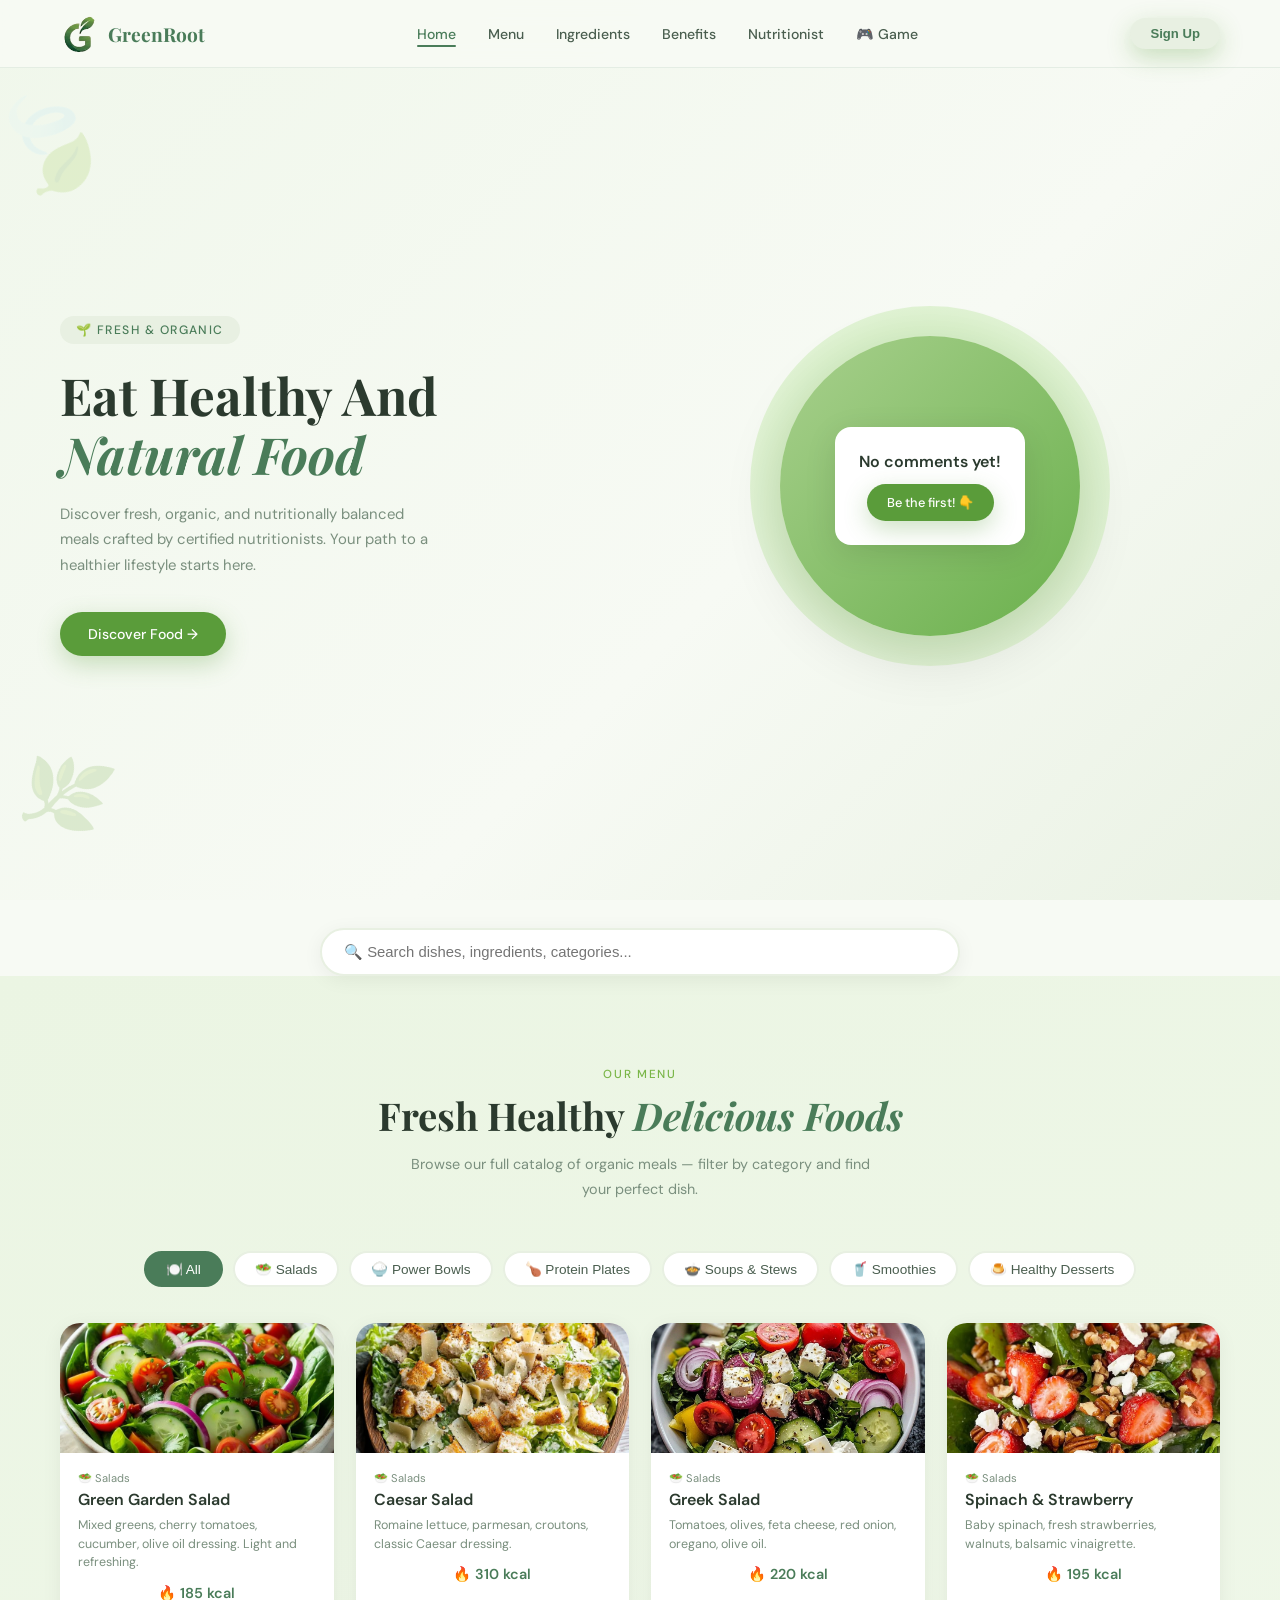
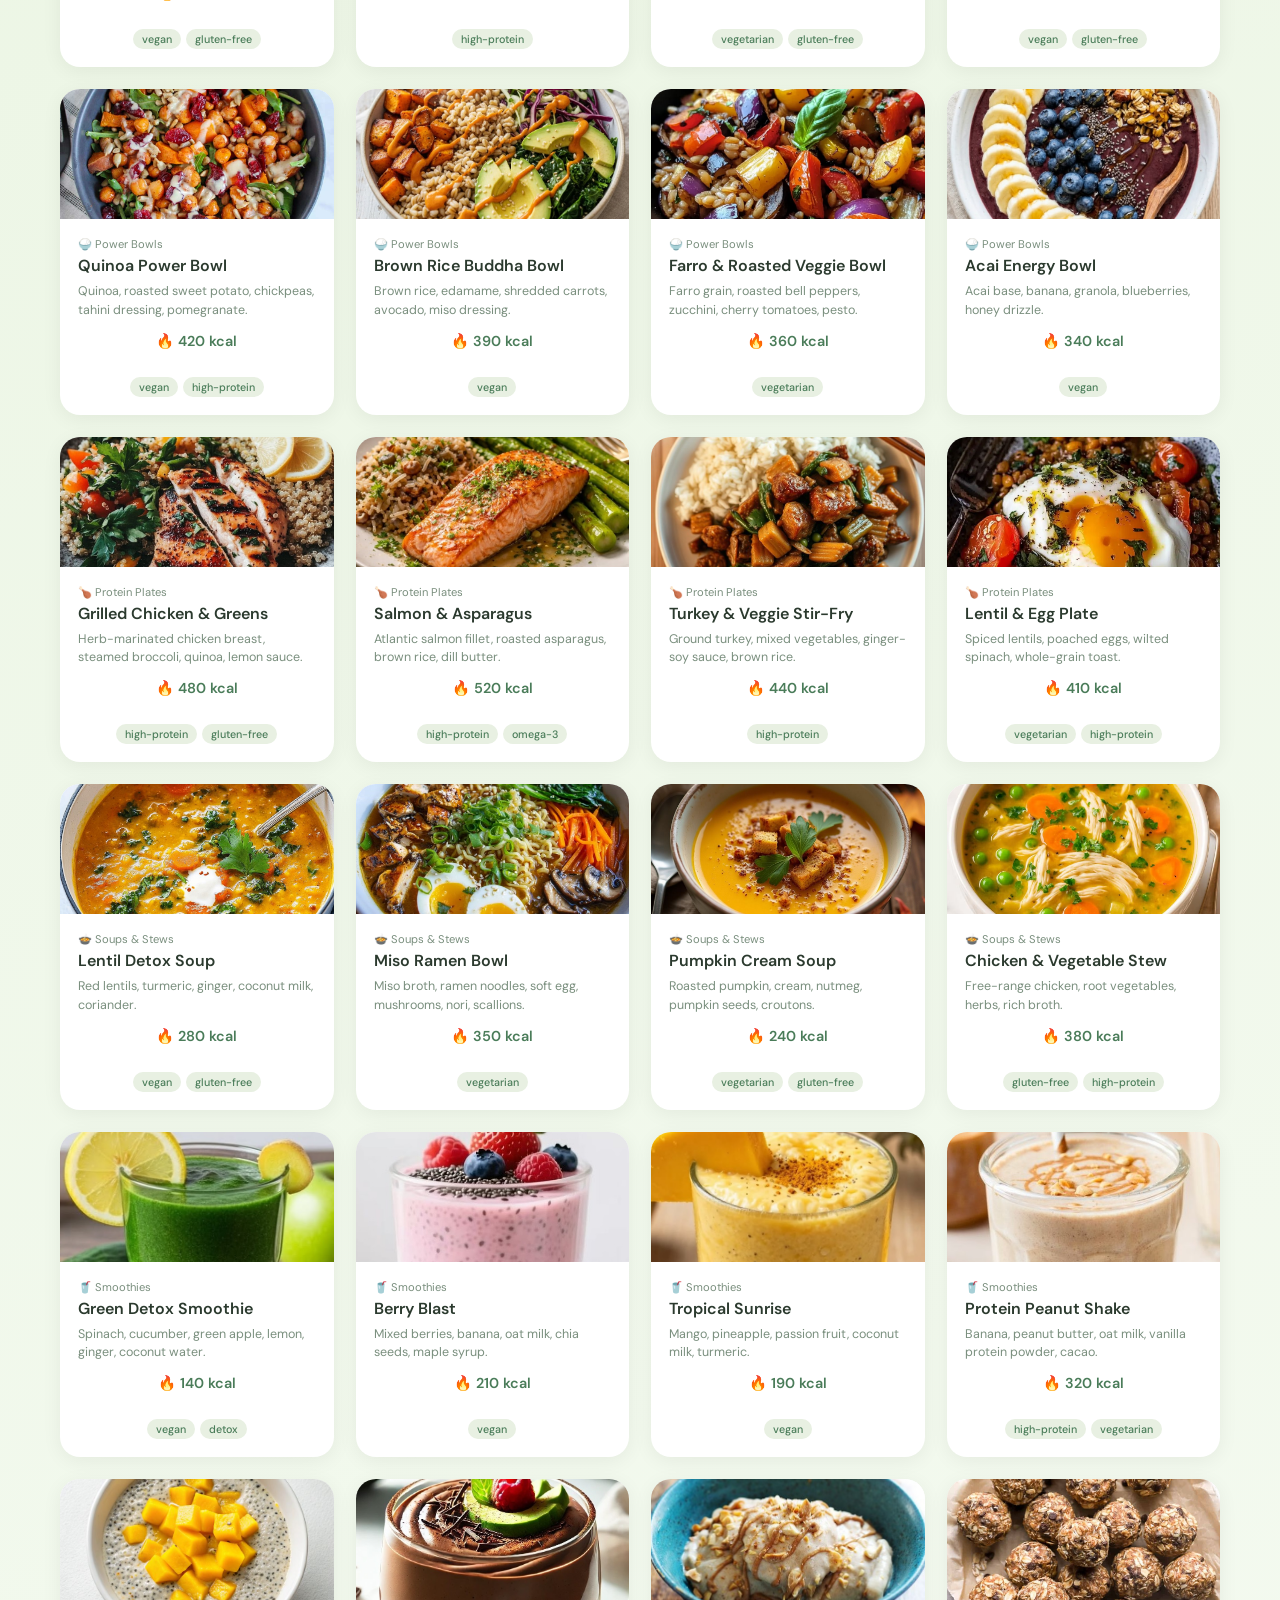
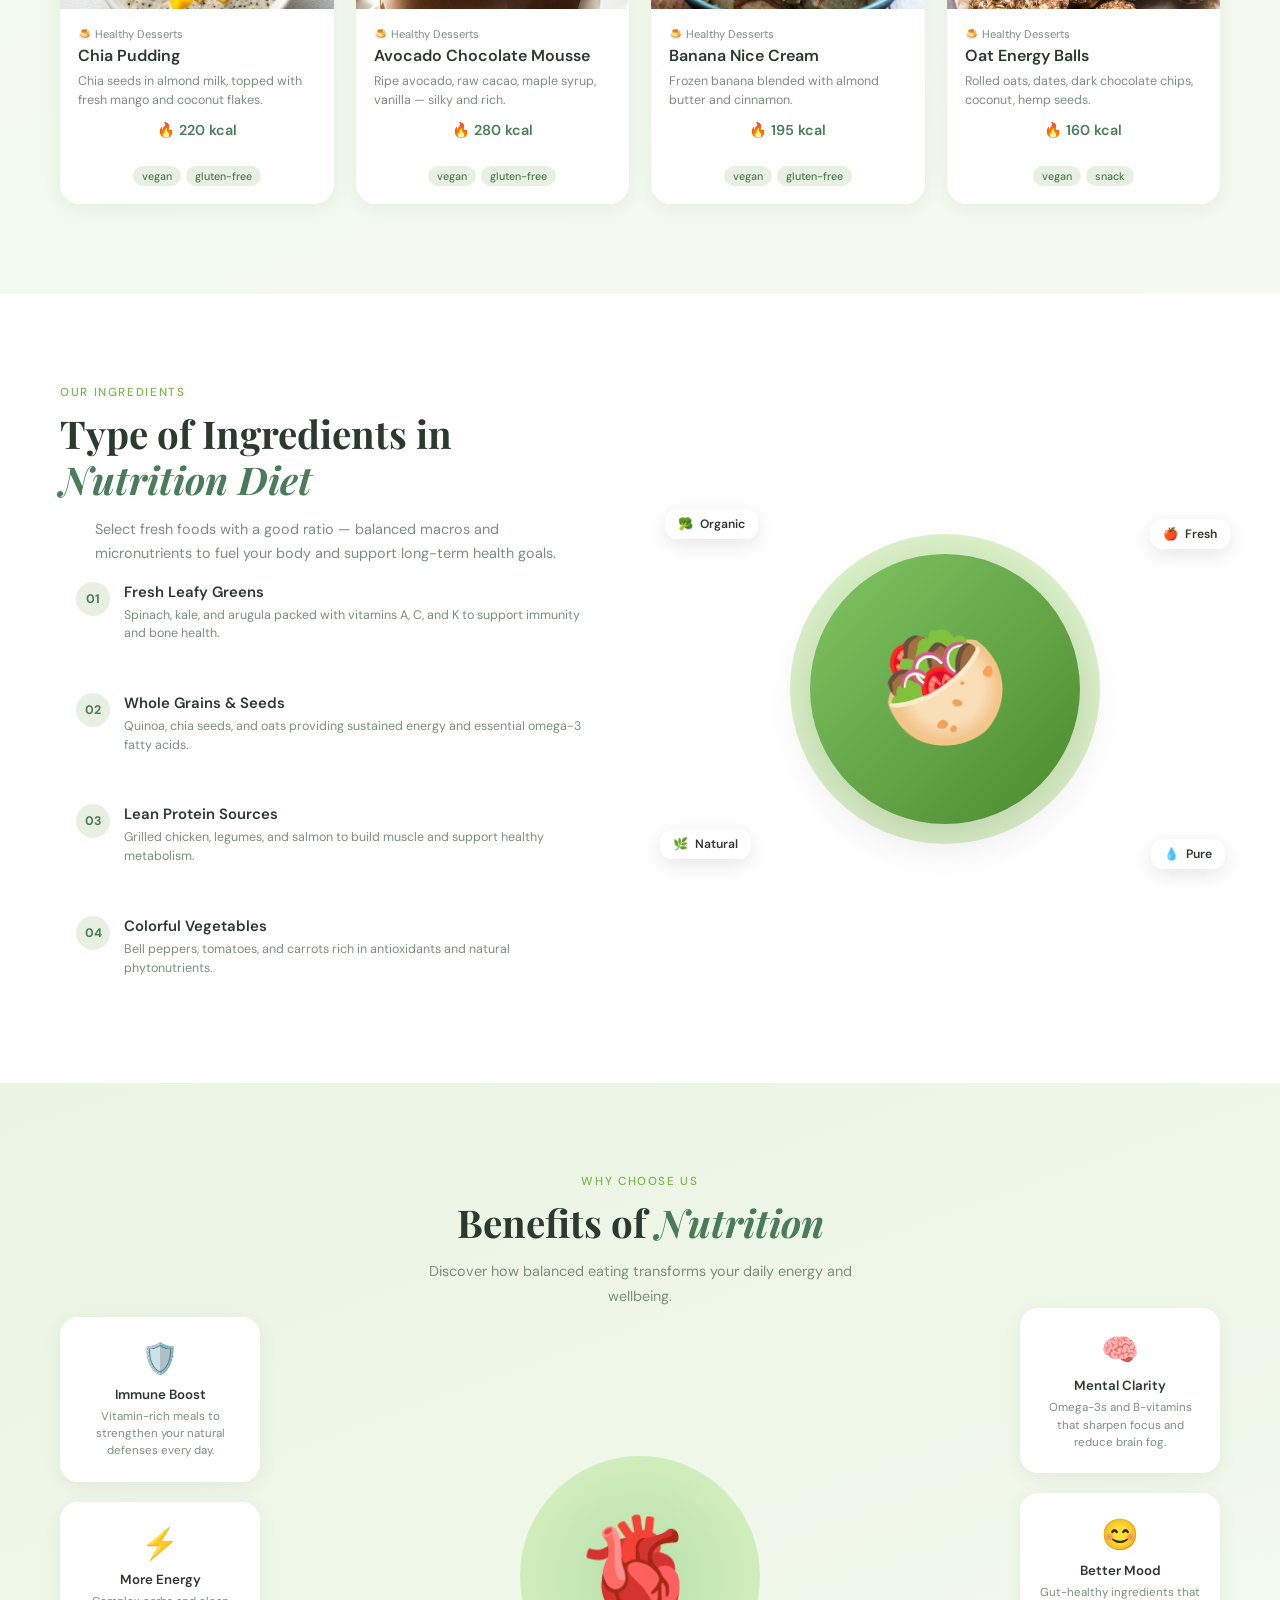
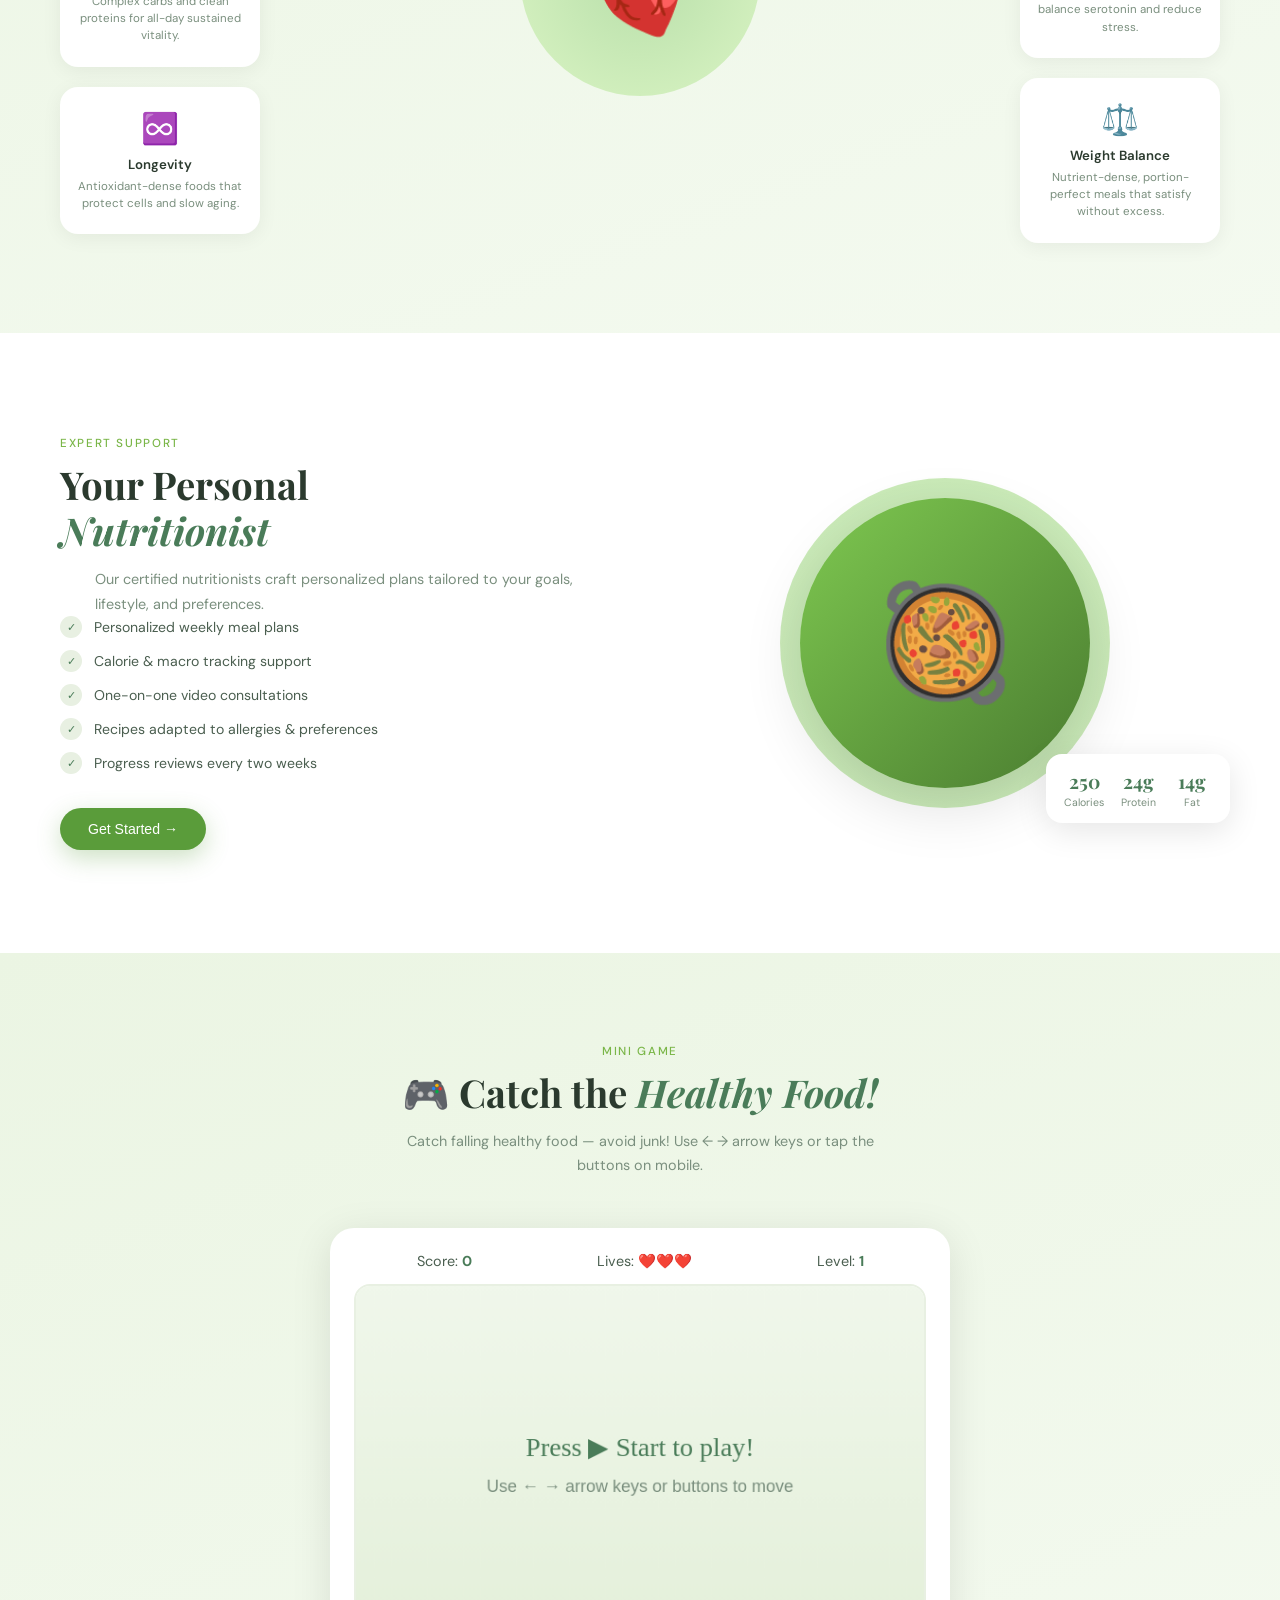
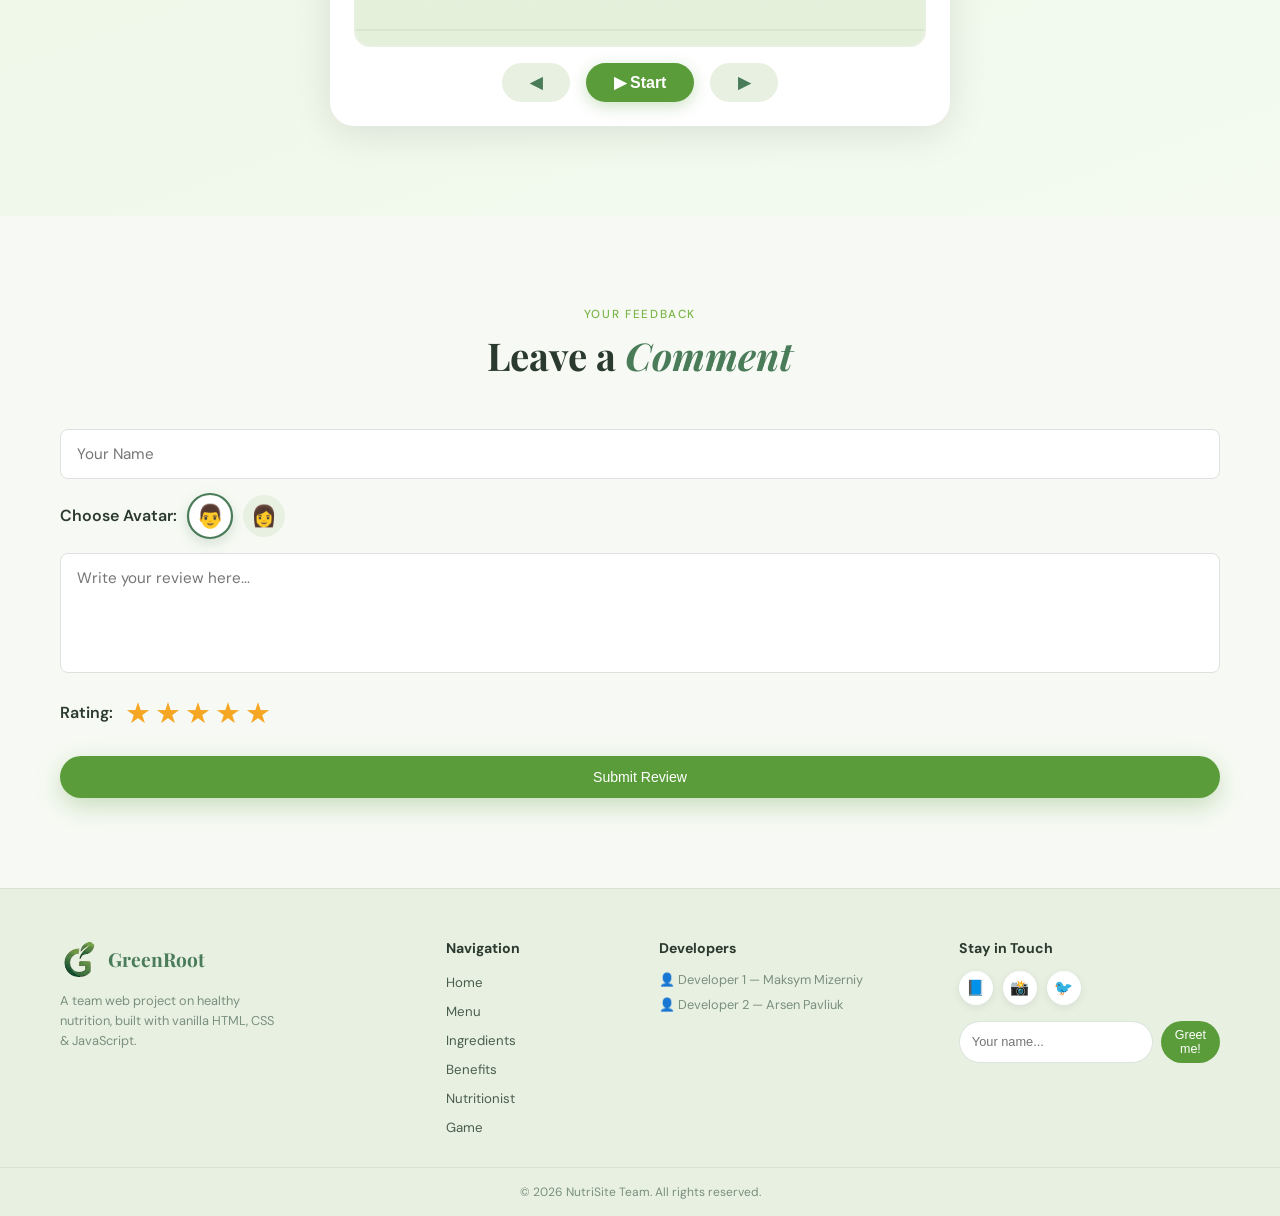
==== commit 98c5507b: "fix small bugs" ====
--- a/index.html
+++ b/index.html
@@ -34,13 +34,19 @@
       </ul>
 
       <div class="nav-user">
-        <button id="openRegBtn" class="btn-primary" style="padding: 8px 20px;">Sign Up</button>
+        <button id="openRegBtn" class="btn-primary" style="padding: 8px 20px">
+          Sign Up
+        </button>
       </div>
     </nav>
 
     <div id="greetBanner" class="greet-banner hidden">
       <span id="greetText"></span>
-      <button onclick="document.getElementById('greetBanner').classList.add('hidden')">×</button>
+      <button
+        onclick="document.getElementById('greetBanner').classList.add('hidden')"
+      >
+        ×
+      </button>
     </div>
 
     <section id="hero">
@@ -52,7 +58,8 @@
         <h1 class="hero-title">Eat Healthy And<br /><em>Natural Food</em></h1>
         <p class="hero-desc">
           Discover fresh, organic, and nutritionally balanced meals crafted by
-          certified nutritionists. Your path to a healthier lifestyle starts here.
+          certified nutritionists. Your path to a healthier lifestyle starts
+          here.
         </p>
         <a href="#menu" class="btn-primary">Discover Food →</a>
       </div>
@@ -65,7 +72,11 @@
     </section>
 
     <div class="search-section">
-      <input type="text" id="searchInput" placeholder="🔍 Search dishes, ingredients, categories..." />
+      <input
+        type="text"
+        id="searchInput"
+        placeholder="🔍 Search dishes, ingredients, categories..."
+      />
       <div id="searchResults" class="search-results hidden"></div>
     </div>
 
@@ -74,7 +85,8 @@
         <p class="section-label">Our Menu</p>
         <h2 class="section-title">Fresh Healthy <em>Delicious Foods</em></h2>
         <p class="section-sub">
-          Browse our full catalog of organic meals — filter by category and find your perfect dish.
+          Browse our full catalog of organic meals — filter by category and find
+          your perfect dish.
         </p>
       </div>
       <div class="cat-tabs" id="catTabs"></div>
@@ -98,28 +110,40 @@
             <span class="ing-num">01</span>
             <div class="ing-text">
               <h4>Fresh Leafy Greens</h4>
-              <p>Spinach, kale, and arugula packed with vitamins A, C, and K to support immunity and bone health.</p>
+              <p>
+                Spinach, kale, and arugula packed with vitamins A, C, and K to
+                support immunity and bone health.
+              </p>
             </div>
           </div>
           <div class="ing-item reveal">
             <span class="ing-num">02</span>
             <div class="ing-text">
               <h4>Whole Grains &amp; Seeds</h4>
-              <p>Quinoa, chia seeds, and oats providing sustained energy and essential omega-3 fatty acids.</p>
+              <p>
+                Quinoa, chia seeds, and oats providing sustained energy and
+                essential omega-3 fatty acids.
+              </p>
             </div>
           </div>
           <div class="ing-item reveal">
             <span class="ing-num">03</span>
             <div class="ing-text">
               <h4>Lean Protein Sources</h4>
-              <p>Grilled chicken, legumes, and salmon to build muscle and support healthy metabolism.</p>
+              <p>
+                Grilled chicken, legumes, and salmon to build muscle and support
+                healthy metabolism.
+              </p>
             </div>
           </div>
           <div class="ing-item reveal">
             <span class="ing-num">04</span>
             <div class="ing-text">
               <h4>Colorful Vegetables</h4>
-              <p>Bell peppers, tomatoes, and carrots rich in antioxidants and natural phytonutrients.</p>
+              <p>
+                Bell peppers, tomatoes, and carrots rich in antioxidants and
+                natural phytonutrients.
+              </p>
             </div>
           </div>
         </div>
@@ -138,19 +162,26 @@
       <div class="benefits-header reveal">
         <p class="section-label">Why Choose Us</p>
         <h2 class="section-title">Benefits of <em>Nutrition</em></h2>
-        <p class="section-sub">Discover how balanced eating transforms your daily energy and wellbeing.</p>
+        <p class="section-sub">
+          Discover how balanced eating transforms your daily energy and
+          wellbeing.
+        </p>
       </div>
       <div class="benefits-grid">
         <div class="benefits-col">
           <div class="benefit-card reveal">
             <div class="benefit-icon">🛡️</div>
             <h4>Immune Boost</h4>
-            <p>Vitamin-rich meals to strengthen your natural defenses every day.</p>
+            <p>
+              Vitamin-rich meals to strengthen your natural defenses every day.
+            </p>
           </div>
           <div class="benefit-card reveal">
             <div class="benefit-icon">⚡</div>
             <h4>More Energy</h4>
-            <p>Complex carbs and clean proteins for all-day sustained vitality.</p>
+            <p>
+              Complex carbs and clean proteins for all-day sustained vitality.
+            </p>
           </div>
           <div class="benefit-card reveal">
             <div class="benefit-icon">♾️</div>
@@ -165,17 +196,23 @@
           <div class="benefit-card reveal">
             <div class="benefit-icon">🧠</div>
             <h4>Mental Clarity</h4>
-            <p>Omega-3s and B-vitamins that sharpen focus and reduce brain fog.</p>
+            <p>
+              Omega-3s and B-vitamins that sharpen focus and reduce brain fog.
+            </p>
           </div>
           <div class="benefit-card reveal">
             <div class="benefit-icon">😊</div>
             <h4>Better Mood</h4>
-            <p>Gut-healthy ingredients that balance serotonin and reduce stress.</p>
+            <p>
+              Gut-healthy ingredients that balance serotonin and reduce stress.
+            </p>
           </div>
           <div class="benefit-card reveal">
             <div class="benefit-icon">⚖️</div>
             <h4>Weight Balance</h4>
-            <p>Nutrient-dense, portion-perfect meals that satisfy without excess.</p>
+            <p>
+              Nutrient-dense, portion-perfect meals that satisfy without excess.
+            </p>
           </div>
         </div>
       </div>
@@ -185,32 +222,64 @@
       <div class="nutri-content">
         <p class="section-label reveal">Expert Support</p>
 
-        <!-- STATE A: guest (Get Started ТУТ) -->
         <div id="nutriGuest">
-          <h2 class="section-title reveal">Your Personal<br /><em>Nutritionist</em></h2>
+          <h2 class="section-title reveal">
+            Your Personal<br /><em>Nutritionist</em>
+          </h2>
           <p class="section-sub reveal">
-            Our certified nutritionists craft personalized plans tailored to your goals, lifestyle, and preferences.
+            Our certified nutritionists craft personalized plans tailored to
+            your goals, lifestyle, and preferences.
           </p>
           <ul class="nutri-checklist">
-            <li class="reveal"><span class="check-icon">✓</span> Personalized weekly meal plans</li>
-            <li class="reveal"><span class="check-icon">✓</span> Calorie &amp; macro tracking support</li>
-            <li class="reveal"><span class="check-icon">✓</span> One-on-one video consultations</li>
-            <li class="reveal"><span class="check-icon">✓</span> Recipes adapted to allergies &amp; preferences</li>
-            <li class="reveal"><span class="check-icon">✓</span> Progress reviews every two weeks</li>
+            <li class="reveal">
+              <span class="check-icon">✓</span> Personalized weekly meal plans
+            </li>
+            <li class="reveal">
+              <span class="check-icon">✓</span> Calorie &amp; macro tracking
+              support
+            </li>
+            <li class="reveal">
+              <span class="check-icon">✓</span> One-on-one video consultations
+            </li>
+            <li class="reveal">
+              <span class="check-icon">✓</span> Recipes adapted to allergies
+              &amp; preferences
+            </li>
+            <li class="reveal">
+              <span class="check-icon">✓</span> Progress reviews every two weeks
+            </li>
           </ul>
           <button id="mainRegBtn" class="btn-primary">Get Started →</button>
         </div>
 
-        <!-- STATE B: registered (Change Goal ТЕПЕР ТУТ) -->
         <div id="nutriPersonal" class="hidden">
           <h2 class="section-title">
             <em id="userNameDisplay">Your</em> Personal Plan
           </h2>
-          <p id="personalAdvice" class="section-sub" style="font-weight:600; color:var(--green-primary); margin-bottom:20px;"></p>
-          <div id="recommendedDishes" style="display:grid; gap:14px; margin-bottom:24px;"></div>
-          
-          <button id="resetUserBtn" class="btn-primary"
-                  style="background:transparent; color:var(--green-primary); border:2px solid var(--green-primary); box-shadow:none;">
+          <p
+            id="personalAdvice"
+            class="section-sub"
+            style="
+              font-weight: 600;
+              color: var(--green-primary);
+              margin-bottom: 20px;
+            "
+          ></p>
+          <div
+            id="recommendedDishes"
+            style="display: grid; gap: 14px; margin-bottom: 24px"
+          ></div>
+
+          <button
+            id="resetUserBtn"
+            class="btn-primary"
+            style="
+              background: transparent;
+              color: var(--green-primary);
+              border: 2px solid var(--green-primary);
+              box-shadow: none;
+            "
+          >
             ✏️ Change Goal
           </button>
         </div>
@@ -241,7 +310,8 @@
         <p class="section-label">Mini Game</p>
         <h2 class="section-title">🎮 Catch the <em>Healthy Food!</em></h2>
         <p class="section-sub">
-          Catch falling healthy food — avoid junk! Use ← → arrow keys or tap the buttons on mobile.
+          Catch falling healthy food — avoid junk! Use ← → arrow keys or tap the
+          buttons on mobile.
         </p>
       </div>
       <div class="game-wrapper reveal">
@@ -253,7 +323,9 @@
         <canvas id="gameCanvas" width="600" height="380"></canvas>
         <div class="game-controls">
           <button class="game-btn" id="btnLeft">◀</button>
-          <button class="game-btn" id="btnStart" onclick="startGame()">▶ Start</button>
+          <button class="game-btn" id="btnStart" onclick="startGame()">
+            ▶ Start
+          </button>
           <button class="game-btn" id="btnRight">▶</button>
         </div>
         <div id="gameOver" class="game-over hidden">
@@ -276,7 +348,10 @@
           <button class="avatar-btn active" data-avatar="👨">👨</button>
           <button class="avatar-btn" data-avatar="👩">👩</button>
         </div>
-        <textarea id="reviewText" placeholder="Write your review here..."></textarea>
+        <textarea
+          id="reviewText"
+          placeholder="Write your review here..."
+        ></textarea>
         <div class="rating-selector">
           <label>Rating:</label>
           <div class="stars-input" id="starRating">
@@ -287,7 +362,11 @@
             <span data-val="5">★</span>
           </div>
         </div>
-        <button id="submitReviewBtn" class="btn-primary" style="width:100%; justify-content:center;">
+        <button
+          id="submitReviewBtn"
+          class="btn-primary"
+          style="width: 100%; justify-content: center"
+        >
           Submit Review
         </button>
       </div>
@@ -296,14 +375,19 @@
     <footer>
       <div class="footer-inner">
         <div class="footer-col">
-          <div class="logo" style="margin-bottom:12px">
+          <div class="logo" style="margin-bottom: 12px">
             <span class="logo-icon">
-              <img src="images/logo-header.png" alt="GreenRoot Logo" style="width:100%; height:100%; object-fit:contain;" />
+              <img
+                src="images/logo-header.png"
+                alt="GreenRoot Logo"
+                style="width: 100%; height: 100%; object-fit: contain"
+              />
             </span>
             GreenRoot
           </div>
           <p class="footer-about">
-            A team web project on healthy nutrition, built with vanilla HTML, CSS &amp; JavaScript.
+            A team web project on healthy nutrition, built with vanilla HTML,
+            CSS &amp; JavaScript.
           </p>
         </div>
         <div class="footer-col">
@@ -328,7 +412,12 @@
           <h4>Stay in Touch</h4>
           <div class="footer-socials">
             <a href="#" class="social-btn" title="Facebook">📘</a>
-            <a href="https://www.instagram.com/slimservicestore/" class="social-btn" title="Instagram">📸</a>
+            <a
+              href="https://www.instagram.com/slimservicestore/"
+              class="social-btn"
+              title="Instagram"
+              >📸</a
+            >
             <a href="#" class="social-btn" title="Twitter">🐦</a>
           </div>
           <div class="footer-greet">
@@ -355,29 +444,104 @@
       <div class="modal-box">
         <button class="modal-close" id="closeRegModal">×</button>
         <h3 class="modal-title">Join GreenRoot 🌱</h3>
-        <p class="modal-desc">Fill in your details to get a personalized nutrition plan</p>
-        <div style="display:grid; gap:14px; margin-top:10px;">
+        <p class="modal-desc">
+          Fill in your details to get a personalized nutrition plan
+        </p>
+        <div style="display: grid; gap: 14px; margin-top: 10px">
           <div>
-            <label style="font-size:0.85rem; font-weight:600; color:#555; display:block; margin-bottom:5px;">Your Name</label>
-            <input type="text" id="regName" placeholder="e.g. Alex"
-                   style="width:100%; padding:11px 14px; border-radius:10px; border:1.5px solid #dde8d0; font-size:1rem; box-sizing:border-box; outline:none;">
+            <label
+              style="
+                font-size: 0.85rem;
+                font-weight: 600;
+                color: #555;
+                display: block;
+                margin-bottom: 5px;
+              "
+              >Your Name</label
+            >
+            <input
+              type="text"
+              id="regName"
+              placeholder="e.g. Alex"
+              style="
+                width: 100%;
+                padding: 11px 14px;
+                border-radius: 10px;
+                border: 1.5px solid #dde8d0;
+                font-size: 1rem;
+                box-sizing: border-box;
+                outline: none;
+              "
+            />
           </div>
           <div>
-            <label style="font-size:0.85rem; font-weight:600; color:#555; display:block; margin-bottom:5px;">Your Weight (kg)</label>
-            <input type="number" id="regWeight" placeholder="e.g. 70" min="30" max="250"
-                   style="width:100%; padding:11px 14px; border-radius:10px; border:1.5px solid #dde8d0; font-size:1rem; box-sizing:border-box; outline:none;">
+            <label
+              style="
+                font-size: 0.85rem;
+                font-weight: 600;
+                color: #555;
+                display: block;
+                margin-bottom: 5px;
+              "
+              >Your Weight (kg)</label
+            >
+            <input
+              type="number"
+              id="regWeight"
+              placeholder="e.g. 70"
+              min="30"
+              max="250"
+              style="
+                width: 100%;
+                padding: 11px 14px;
+                border-radius: 10px;
+                border: 1.5px solid #dde8d0;
+                font-size: 1rem;
+                box-sizing: border-box;
+                outline: none;
+              "
+            />
           </div>
           <div>
-            <label style="font-size:0.85rem; font-weight:600; color:#555; display:block; margin-bottom:5px;">Your Goal</label>
-            <select id="regGoal"
-                    style="width:100%; padding:11px 14px; border-radius:10px; border:1.5px solid #dde8d0; font-size:1rem; background:white; box-sizing:border-box; outline:none;">
+            <label
+              style="
+                font-size: 0.85rem;
+                font-weight: 600;
+                color: #555;
+                display: block;
+                margin-bottom: 5px;
+              "
+              >Your Goal</label
+            >
+            <select
+              id="regGoal"
+              style="
+                width: 100%;
+                padding: 11px 14px;
+                border-radius: 10px;
+                border: 1.5px solid #dde8d0;
+                font-size: 1rem;
+                background: white;
+                box-sizing: border-box;
+                outline: none;
+              "
+            >
               <option value="gain">🏋️ Gain Muscle / Mass</option>
               <option value="lose">🥗 Lose Weight</option>
               <option value="balance">🏃 Maintain &amp; Balance</option>
             </select>
           </div>
-          <p id="regError" style="color:#e05c5c; font-size:0.85rem; margin:0; display:none;">⚠️ Please fill in all fields.</p>
-          <button id="regSubmitBtn" class="btn-primary" style="justify-content:center;">
+          <p
+            id="regError"
+            style="color: #e05c5c; font-size: 0.85rem; margin: 0; display: none"
+          >
+            ⚠️ Please fill in all fields.
+          </p>
+          <button
+            id="regSubmitBtn"
+            class="btn-primary"
+            style="justify-content: center"
+          >
             Get My Plan →
           </button>
         </div>
@@ -388,4 +552,4 @@
     <script src="js/app.js"></script>
     <script src="js/game.js"></script>
   </body>
-</html>+</html>
--- a/css/style.css
+++ b/css/style.css
@@ -1568,3 +1568,6 @@
   margin-top: 15px;
   opacity: 0.7;
 }
+.hidden {
+  display: none !important;
+}
